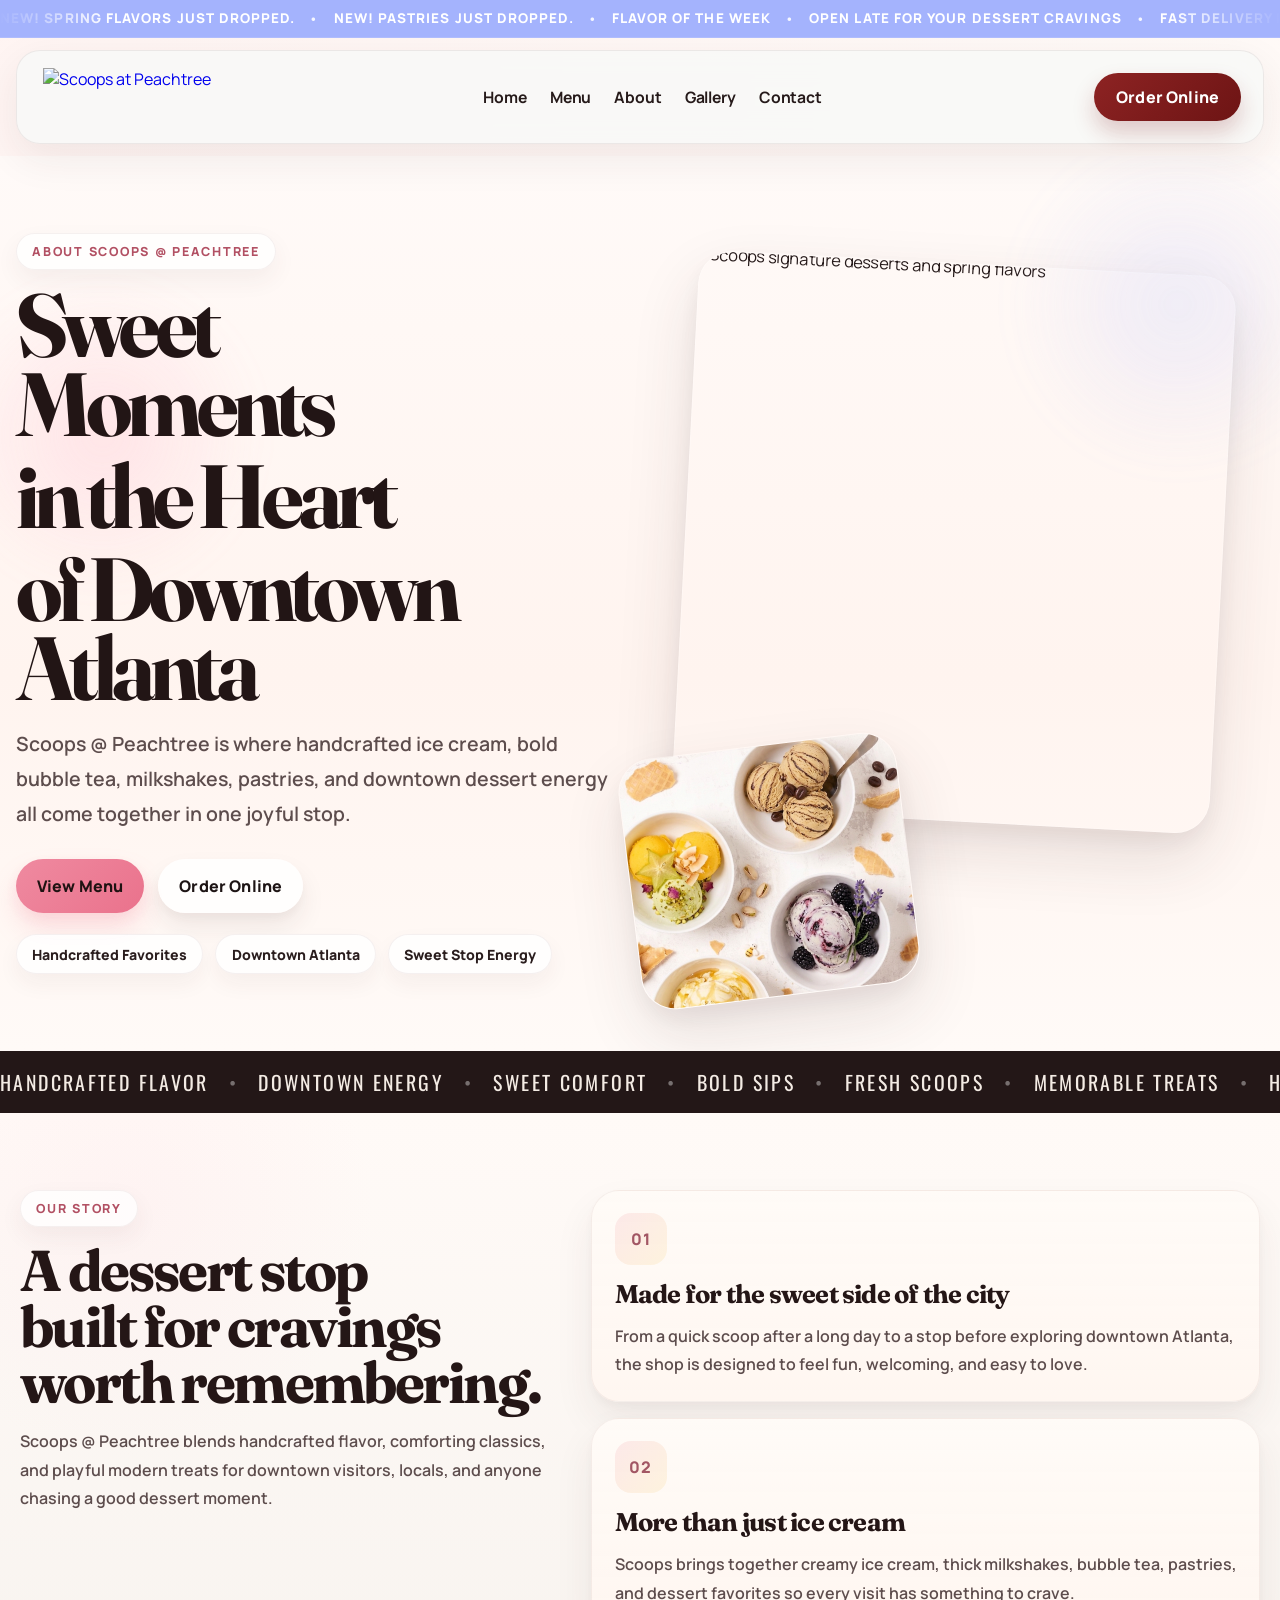
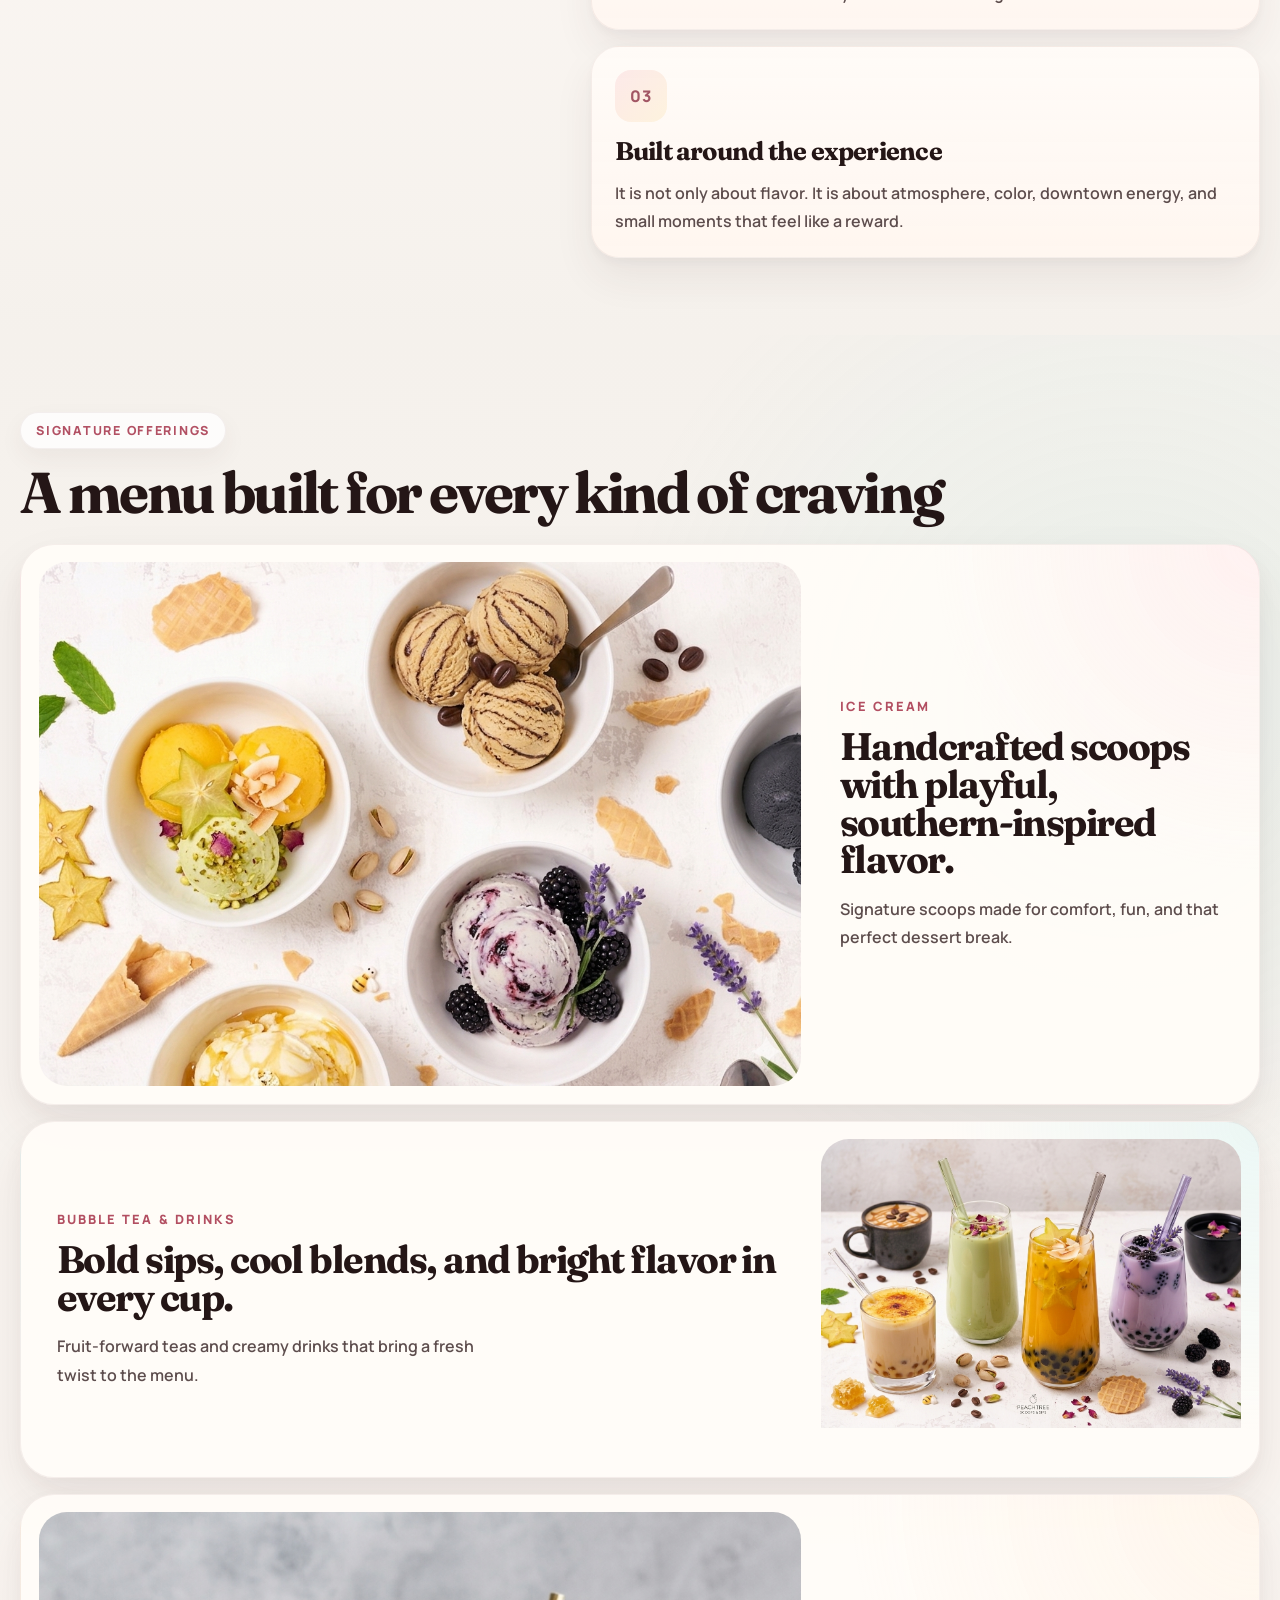
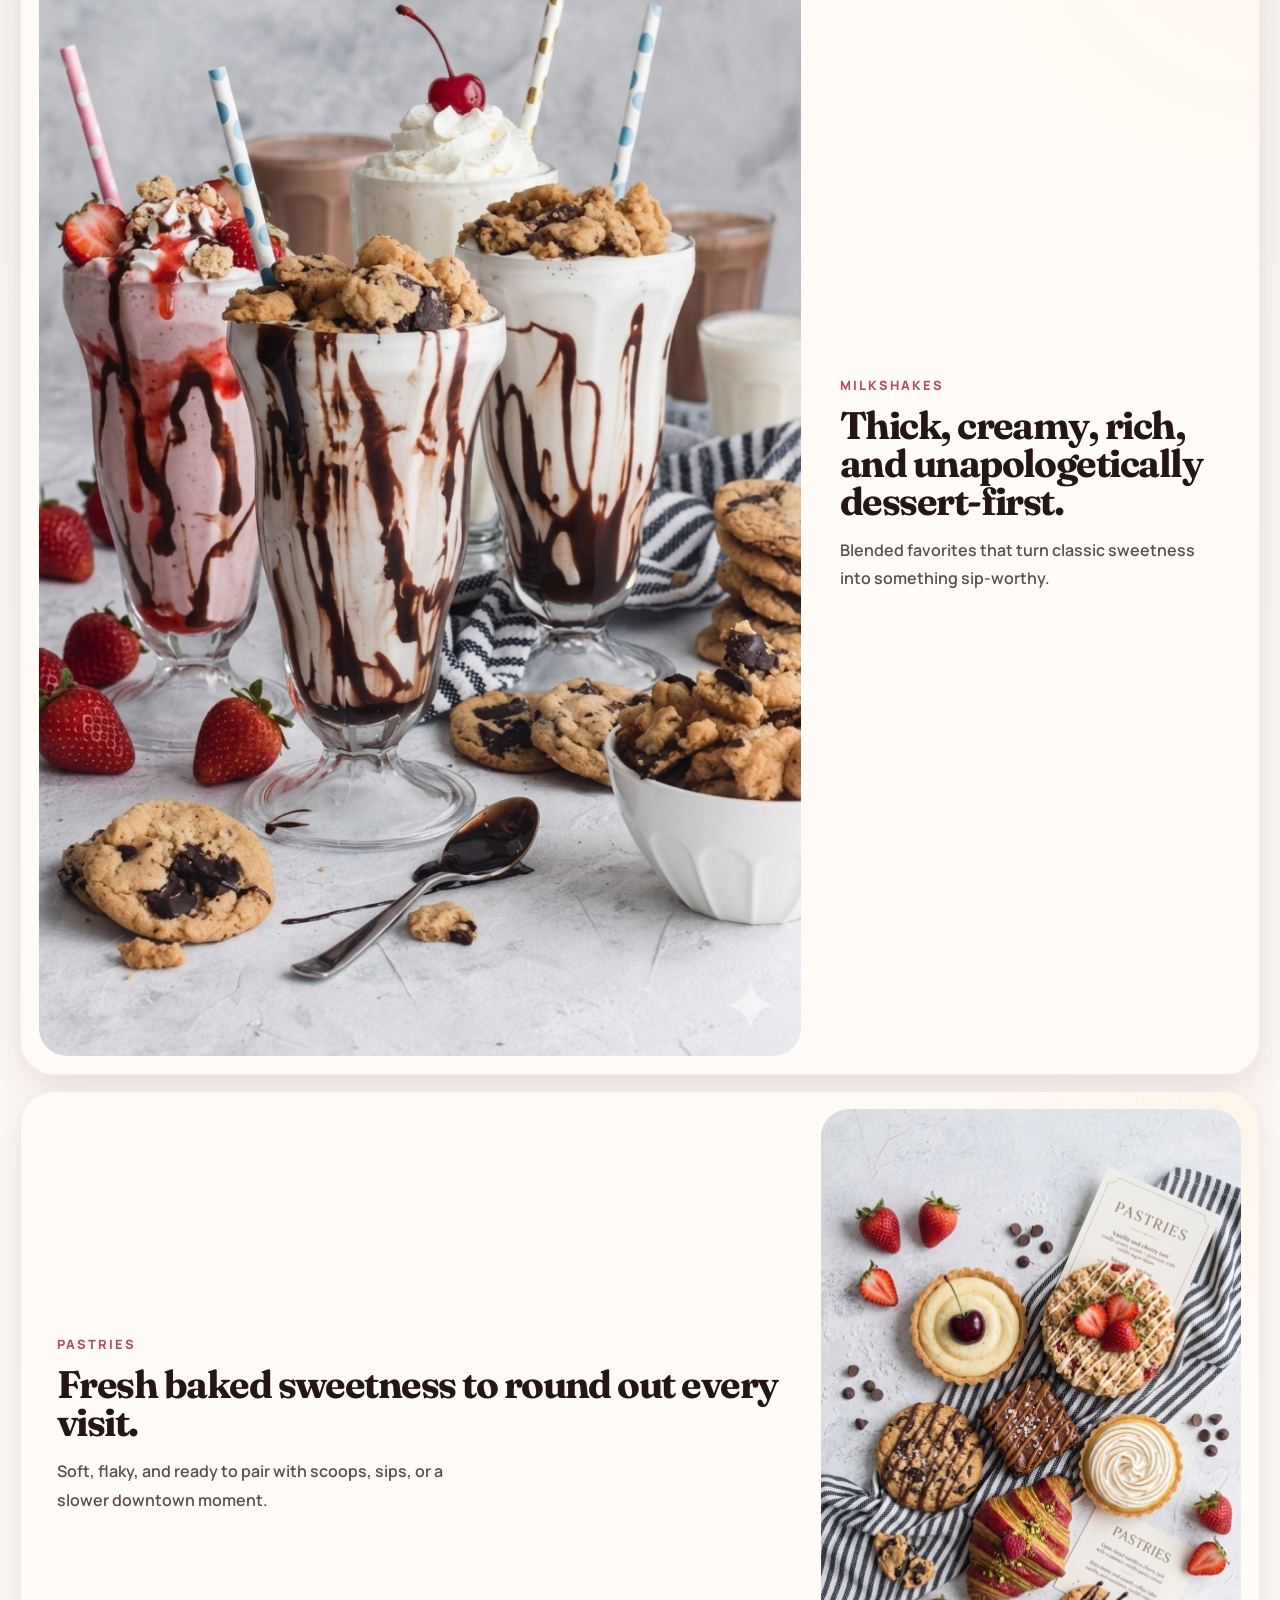
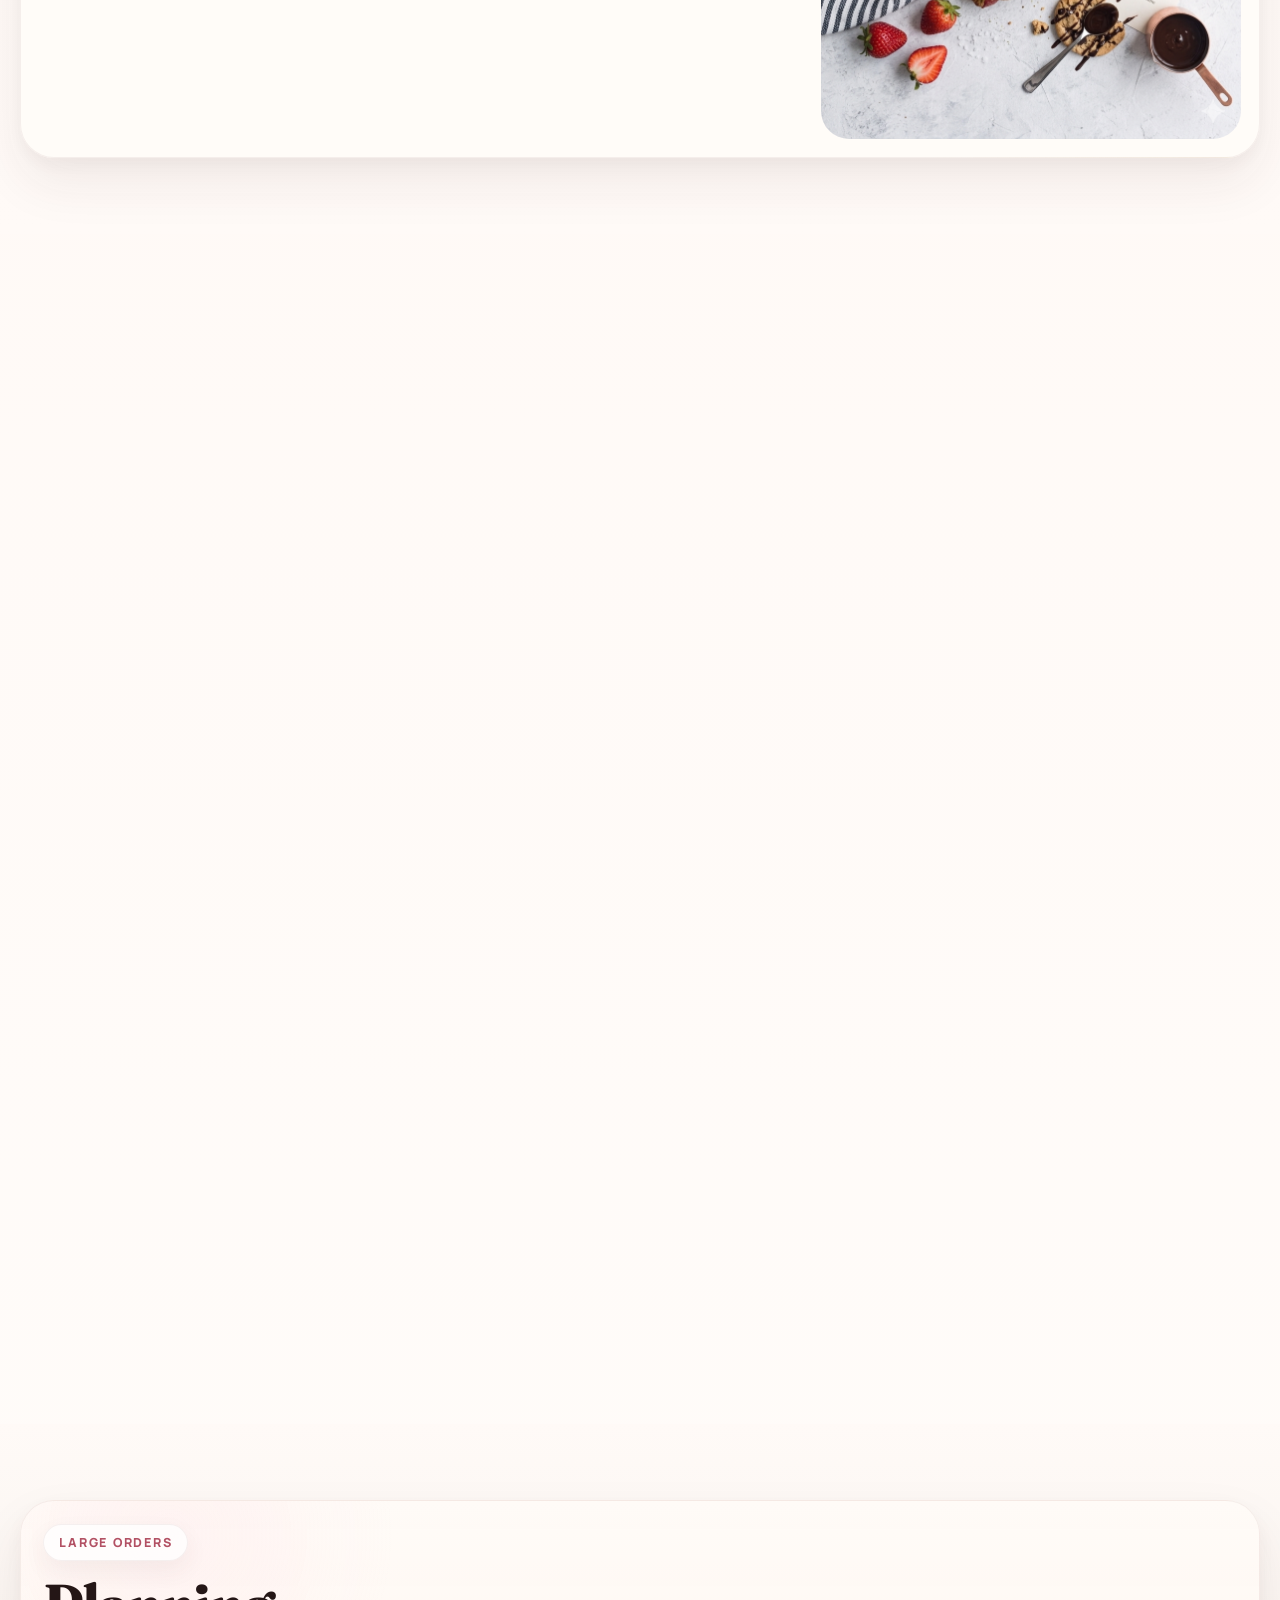
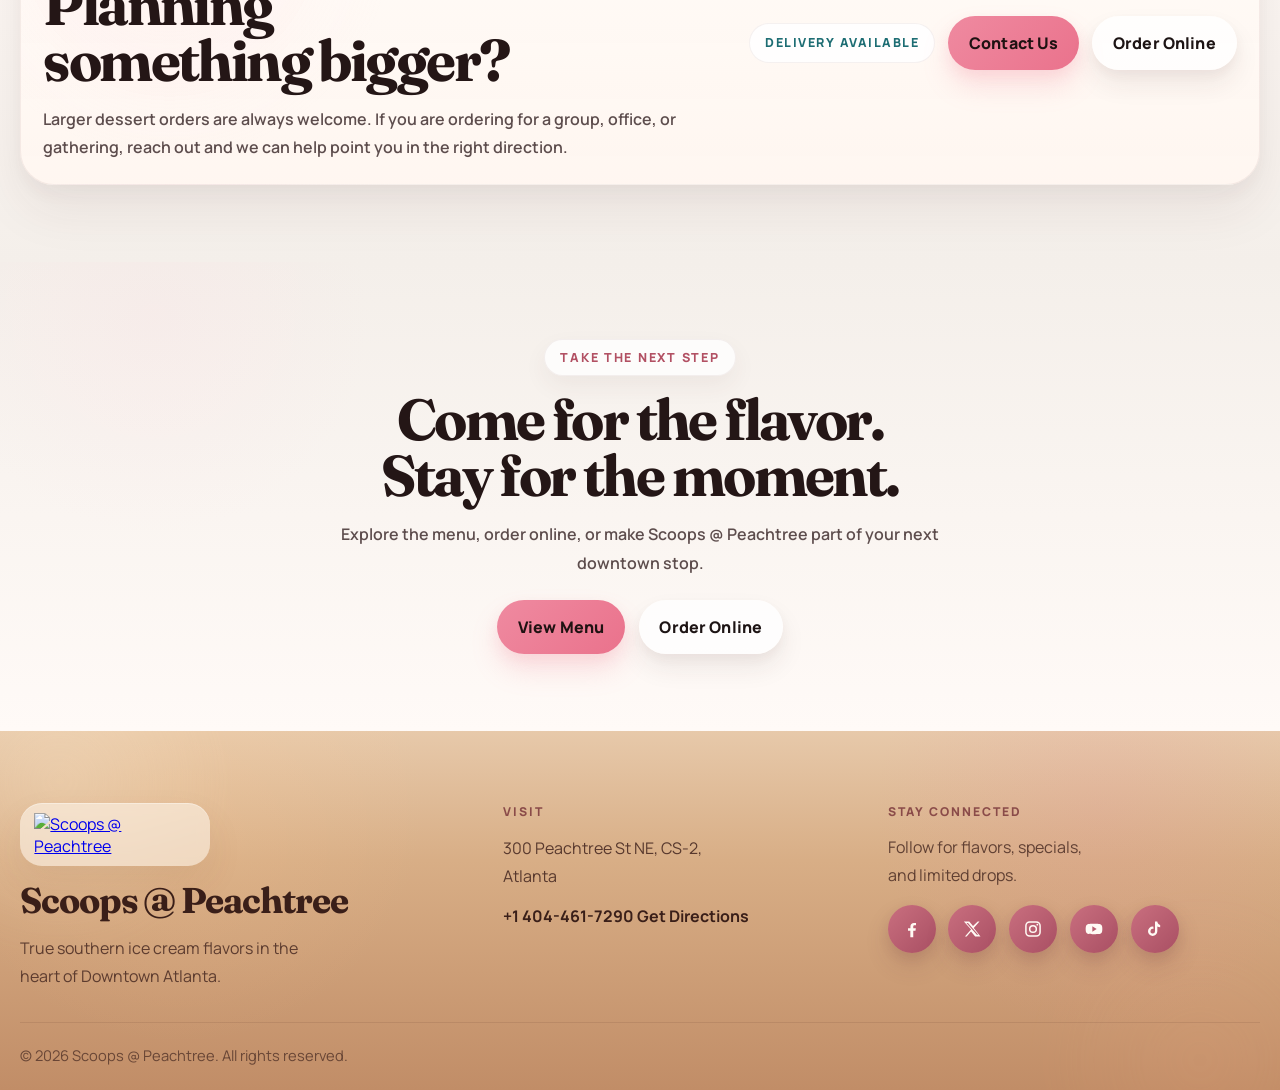
==== about.html @ 2483c75c "added all pages" ====
<!DOCTYPE html>
<html lang="en">
  <head>
    <meta charset="UTF-8" />
    <meta name="viewport" content="width=device-width, initial-scale=1.0" />
    <title>About | Scoops at Peachtree</title>

    <link rel="preconnect" href="https://fonts.googleapis.com" />
    <link rel="preconnect" href="https://fonts.gstatic.com" crossorigin />
    <link
      href="https://fonts.googleapis.com/css2?family=Manrope:wght@400;500;600;700;800&family=Fraunces:opsz,wght@9..144,600;9..144,700&display=swap"
      rel="stylesheet"
    />
    <link
      href="https://fonts.googleapis.com/css2?family=Oswald:wght@500;600;700&display=swap"
      rel="stylesheet"
    />

    <link rel="stylesheet" href="./css/announcement-header.css" />
    <link rel="stylesheet" href="./css/about-page.css" />
    <link rel="stylesheet" href="./css/footer.css" />
  </head>
  <body>
    <a href="./menu.html" class="announcement-bar" aria-label="See latest updates and specials">
      <div class="announcement-bar__track">
        <div class="announcement-bar__content">
          <span>NEW! Spring flavors just dropped.</span>
          <span class="dot">•</span>
          <span>NEW! Pastries just dropped.</span>
          <span class="dot">•</span>
          <span>Flavor of the Week</span>
          <span class="dot">•</span>
          <span>Open late for your dessert cravings</span>
          <span class="dot">•</span>
          <span>Fast delivery in Downtown Atlanta</span>
          <span class="dot">•</span>
        </div>

        <div class="announcement-bar__content" aria-hidden="true">
          <span>NEW! Spring flavors just dropped.</span>
          <span class="dot">•</span>
          <span>NEW! Pastries just dropped.</span>
          <span class="dot">•</span>
          <span>Flavor of the Week</span>
          <span class="dot">•</span>
          <span>Open late for your dessert cravings</span>
          <span class="dot">•</span>
          <span>Fast delivery in Downtown Atlanta</span>
          <span class="dot">•</span>
        </div>
      </div>
    </a>

    <header class="site-header" id="siteHeader">
      <div class="site-header__inner">
        <a href="./index.html" class="site-logo" aria-label="Scoops at Peachtree home">
          <img
            src="https://scoopsatpeachtree.com/wp-content/uploads/2025/05/scoops_logo.png"
            alt="Scoops at Peachtree"
          />
        </a>

        <nav class="site-nav" aria-label="Primary navigation">
          <a href="./index.html">Home</a>
          <a href="./menu.html">Menu</a>
          <!-- <a href="./index.html#visit">Visit</a> -->
          <a href="./about.html" aria-current="page">About</a>
          <a href="./gallery.html">Gallery</a>
          <a href="./contact.html">Contact</a>
        </nav>

        <div class="site-header__actions">
          <a href="./order.html" class="order-btn">Order Online</a>

          <button
            class="menu-toggle"
            id="menuToggle"
            type="button"
            aria-label="Open menu"
            aria-expanded="false"
            aria-controls="mobileMenu"
          >
            <span></span>
            <span></span>
            <span></span>
          </button>
        </div>
      </div>

      <div class="mobile-menu" id="mobileMenu">
        <nav class="mobile-menu__nav" aria-label="Mobile navigation">
          <a href="./index.html">Home</a>
          <a href="./menu.html">Menu</a>
 
          <a href="./about.html" aria-current="page">About</a>
          <a href="./gallery.html">Gallery</a>
          <a href="./contact.html">Contact</a>
          <a href="./order.html" class="mobile-order-btn">Order Online</a>
        </nav>
      </div>
    </header>

    <div class="top-offset"></div>

    <main>
      <section class="about-hero" aria-labelledby="about-hero-title">
        <div class="about-hero__media">
          <div class="about-hero__image about-hero__image--one">
            <img src="./assets/images/hero_section-2.png" alt="Scoops signature desserts and spring flavors" />
          </div>
          <div class="about-hero__image about-hero__image--two">
            <img src="./assets/images/icecream-card.png" alt="Handcrafted ice cream scoops" />
          </div>
          <div class="about-hero__orb about-hero__orb--pink" aria-hidden="true"></div>
          <div class="about-hero__orb about-hero__orb--blue" aria-hidden="true"></div>
        </div>

        <div class="about-hero__inner">
          <p class="about-eyebrow about-hero__eyebrow reveal">About Scoops @ Peachtree</p>
          <h1 id="about-hero-title" class="about-hero__title">
            <span class="reveal reveal--delay-1">Sweet Moments</span>
            <span class="reveal reveal--delay-2">in the Heart</span>
            <span class="reveal reveal--delay-3">of Downtown Atlanta</span>
          </h1>
          <p class="about-hero__lead reveal reveal--delay-4">
            Scoops @ Peachtree is where handcrafted ice cream, bold bubble tea, milkshakes,
            pastries, and downtown dessert energy all come together in one joyful stop.
          </p>

          <div class="about-hero__actions reveal reveal--delay-5">
            <a href="./menu.html" class="about-hero__btn about-hero__btn--primary">View Menu</a>
            <a href="./order.html" class="about-hero__btn about-hero__btn--secondary">Order Online</a>
          </div>

          <div class="about-hero__tags reveal reveal--delay-6" aria-label="Brand highlights">
            <span>Handcrafted Favorites</span>
            <span>Downtown Atlanta</span>
            <span>Sweet Stop Energy</span>
          </div>
        </div>
      </section>

      <section class="about-marquee" aria-label="Brand statements">
        <div class="about-marquee__track">
          <div class="about-marquee__content">
            <span>Handcrafted Flavor</span>
            <span>Downtown Energy</span>
            <span>Sweet Comfort</span>
            <span>Bold Sips</span>
            <span>Fresh Scoops</span>
            <span>Memorable Treats</span>
          </div>
          <div class="about-marquee__content" aria-hidden="true">
            <span>Handcrafted Flavor</span>
            <span>Downtown Energy</span>
            <span>Sweet Comfort</span>
            <span>Bold Sips</span>
            <span>Fresh Scoops</span>
            <span>Memorable Treats</span>
          </div>
        </div>
      </section>

      <section class="about-story section-reveal" aria-labelledby="about-story-title">
        <div class="about-story__inner">
          <div class="about-story__sticky">
            <p class="about-eyebrow">Our Story</p>
            <h2 id="about-story-title">A dessert stop built for cravings worth remembering.</h2>
            <p>
              Scoops @ Peachtree blends handcrafted flavor, comforting classics, and playful
              modern treats for downtown visitors, locals, and anyone chasing a good dessert moment.
            </p>
          </div>

          <div class="about-story__panels">
            <article class="story-panel section-reveal">
              <span class="story-panel__number">01</span>
              <h3>Made for the sweet side of the city</h3>
              <p>
                From a quick scoop after a long day to a stop before exploring downtown Atlanta,
                the shop is designed to feel fun, welcoming, and easy to love.
              </p>
            </article>

            <article class="story-panel section-reveal">
              <span class="story-panel__number">02</span>
              <h3>More than just ice cream</h3>
              <p>
                Scoops brings together creamy ice cream, thick milkshakes, bubble tea, pastries,
                and dessert favorites so every visit has something to crave.
              </p>
            </article>

            <article class="story-panel section-reveal">
              <span class="story-panel__number">03</span>
              <h3>Built around the experience</h3>
              <p>
                It is not only about flavor. It is about atmosphere, color, downtown energy,
                and small moments that feel like a reward.
              </p>
            </article>
          </div>
        </div>
      </section>

      <section class="about-banners" aria-labelledby="about-banners-title">
        <div class="about-banners__intro section-reveal">
          <p class="about-eyebrow">Signature Offerings</p>
          <h2 id="about-banners-title">A menu built for every kind of craving</h2>
        </div>

        <div class="about-banner about-banner--icecream section-reveal">
          <div class="about-banner__content">
            <p class="about-banner__label">Ice Cream</p>
            <h3>Handcrafted scoops with playful, southern-inspired flavor.</h3>
            <p>
              Signature scoops made for comfort, fun, and that perfect dessert break.
            </p>
          </div>
          <div class="about-banner__media">
            <img src="./assets/images/icecream-card.png" alt="Scoops ice cream selection" />
          </div>
        </div>

        <div class="about-banner about-banner--drinks section-reveal">
          <div class="about-banner__content">
            <p class="about-banner__label">Bubble Tea & Drinks</p>
            <h3>Bold sips, cool blends, and bright flavor in every cup.</h3>
            <p>
              Fruit-forward teas and creamy drinks that bring a fresh twist to the menu.
            </p>
          </div>
          <div class="about-banner__media">
            <img src="./assets/images/BubbleTea andDrinks-card.png" alt="Bubble tea and drinks" />
          </div>
        </div>

        <div class="about-banner about-banner--milkshakes section-reveal">
          <div class="about-banner__content">
            <p class="about-banner__label">Milkshakes</p>
            <h3>Thick, creamy, rich, and unapologetically dessert-first.</h3>
            <p>
              Blended favorites that turn classic sweetness into something sip-worthy.
            </p>
          </div>
          <div class="about-banner__media">
            <img src="./assets/images/Milkshakes-card.png" alt="Milkshakes at Scoops" />
          </div>
        </div>

        <div class="about-banner about-banner--pastries section-reveal">
          <div class="about-banner__content">
            <p class="about-banner__label">Pastries</p>
            <h3>Fresh baked sweetness to round out every visit.</h3>
            <p>
              Soft, flaky, and ready to pair with scoops, sips, or a slower downtown moment.
            </p>
          </div>
          <div class="about-banner__media">
            <img src="./assets/images/Pastries- card.png" alt="Fresh pastries and baked treats" />
          </div>
        </div>
      </section>

      <section class="about-collage section-reveal" aria-labelledby="about-collage-title">
        <div class="about-collage__inner">
          <div class="about-collage__statement">
            <p class="about-eyebrow">The Experience</p>
            <h2 id="about-collage-title">Made for cravings, color, and sweet downtown pauses.</h2>
            <p>
              Scoops is designed to feel bright, uplifting, and memorable — the kind of place
              that turns a simple dessert run into part of the day’s best moment.
            </p>
          </div>

          <div class="about-collage__visuals">
            <figure class="about-collage__card about-collage__card--one">
              <img src="./assets/images/hero_section-2.png" alt="Spring desserts and signature flavors" />
            </figure>
            <figure class="about-collage__card about-collage__card--two">
              <img src="./assets/images/coffee-pops-card.png" alt="Coffee and pops at Scoops" />
            </figure>
            <figure class="about-collage__card about-collage__card--three">
              <img src="./assets/images/Milkshakes-card.png" alt="Signature milkshake lineup" />
            </figure>
          </div>
        </div>
      </section>

      <section class="about-location section-reveal" aria-labelledby="about-location-title">
        <div class="about-location__backdrop" aria-hidden="true"></div>
        <div class="about-location__inner">
          <p class="about-eyebrow about-location__eyebrow">Downtown Atlanta</p>
          <h2 id="about-location-title">Right where the city meets dessert time.</h2>
          <p class="about-location__text">
            Located in the heart of downtown, Scoops @ Peachtree is an easy stop for families,
            locals, visitors, and anyone exploring nearby attractions with room for one more treat.
          </p>

          <div class="about-location__chips" aria-label="Location highlights">
            <span>Easy to Visit</span>
            <span>Sweet Downtown Stop</span>
            <span>Near Atlanta Attractions</span>
          </div>

          <a href="./index.html#visit" class="about-location__button">Plan Your Visit</a>
        </div>
      </section>

      <section class="about-large-order section-reveal" aria-labelledby="about-large-order-title">
        <div class="about-large-order__inner">
          <div class="about-large-order__copy">
            <p class="about-eyebrow">Large Orders</p>
            <h2 id="about-large-order-title">Planning something bigger?</h2>
            <p>
              Larger dessert orders are always welcome. If you are ordering for a group, office,
              or gathering, reach out and we can help point you in the right direction.
            </p>
          </div>

          <div class="about-large-order__actions">
            <span class="about-large-order__badge">Delivery Available</span>
            <a href="./contact.html" class="about-large-order__btn about-large-order__btn--primary">Contact Us</a>
            <a href="./order.html" class="about-large-order__btn about-large-order__btn--secondary">Order Online</a>
          </div>
        </div>
      </section>

      <section class="about-final-cta section-reveal" aria-labelledby="about-final-cta-title">
        <div class="about-final-cta__inner">
          <p class="about-eyebrow">Take the Next Step</p>
          <h2 id="about-final-cta-title">Come for the flavor. Stay for the moment.</h2>
          <p>
            Explore the menu, order online, or make Scoops @ Peachtree part of your next downtown stop.
          </p>

          <div class="about-final-cta__actions">
            <a href="./menu.html" class="about-final-cta__btn about-final-cta__btn--primary">View Menu</a>
            <a href="./order.html" class="about-final-cta__btn about-final-cta__btn--secondary">Order Online</a>
          </div>
        </div>
      </section>

      <footer class="site-footer" id="contact" aria-labelledby="footer-title">
        <div class="site-footer__glow site-footer__glow--left" aria-hidden="true"></div>
        <div class="site-footer__glow site-footer__glow--right" aria-hidden="true"></div>

        <div class="site-footer__inner">
          <div class="site-footer__top">
            <div class="site-footer__brand">
              <a href="./index.html" class="site-footer__logo" aria-label="Scoops @ Peachtree home">
                <img
                  src="https://scoopsatpeachtree.com/wp-content/uploads/2025/05/scoops_logo.png"
                  alt="Scoops @ Peachtree"
                />
              </a>

              <h2 id="footer-title" class="site-footer__title">Scoops @ Peachtree</h2>
              <p class="site-footer__tagline">
                True southern ice cream flavors in the heart of Downtown Atlanta.
              </p>
            </div>

            <div class="site-footer__contact">
              <p class="site-footer__label">Visit</p>
              <p class="site-footer__text">300 Peachtree St NE, CS-2, Atlanta</p>
              <a class="site-footer__phone" href="tel:+14044617290">+1 404-461-7290</a>
              <a class="site-footer__directions" href="./index.html#visit">Get Directions</a>
            </div>

            <div class="site-footer__social">
              <p class="site-footer__label">Stay Connected</p>
              <p class="site-footer__social-text">
                Follow for flavors, specials, and limited drops.
              </p>

              <div class="site-footer__icons" aria-label="Footer social media links">
                <a class="site-footer__icon" href="#" aria-label="Facebook" target="_blank" rel="noopener noreferrer">
                  <svg viewBox="0 0 24 24" fill="currentColor" aria-hidden="true">
                    <path d="M13.5 22v-8h2.7l.4-3h-3.1V9.1c0-.9.3-1.6 1.6-1.6h1.7V4.8c-.3 0-1.3-.1-2.5-.1-2.5 0-4.2 1.5-4.2 4.4V11H7.2v3h2.8v8h3.5Z"/>
                  </svg>
                </a>

                <a class="site-footer__icon" href="#" aria-label="X" target="_blank" rel="noopener noreferrer">
                  <svg viewBox="0 0 24 24" fill="currentColor" aria-hidden="true">
                    <path d="M18.9 3H21l-6.9 7.9L22.2 21h-6.4l-5-6-5.2 6H3.5l7.4-8.4L2.2 3h6.5l4.5 5.4L18.9 3Zm-1.1 16h1.8L7.2 4.9H5.3L17.8 19Z"/>
                  </svg>
                </a>

                <a class="site-footer__icon" href="#" aria-label="Instagram" target="_blank" rel="noopener noreferrer">
                  <svg viewBox="0 0 24 24" fill="none" aria-hidden="true">
                    <rect x="3.5" y="3.5" width="17" height="17" rx="4.5" stroke="currentColor" stroke-width="1.8"/>
                    <circle cx="12" cy="12" r="4" stroke="currentColor" stroke-width="1.8"/>
                    <circle cx="17.2" cy="6.8" r="1.1" fill="currentColor"/>
                  </svg>
                </a>

                <a class="site-footer__icon" href="#" aria-label="YouTube" target="_blank" rel="noopener noreferrer">
                  <svg viewBox="0 0 24 24" fill="currentColor" aria-hidden="true">
                    <path d="M21.6 8.4a2.9 2.9 0 0 0-2-2.1C17.8 5.8 12 5.8 12 5.8s-5.8 0-7.6.5a2.9 2.9 0 0 0-2 2.1C2 10.2 2 12 2 12s0 1.8.4 3.6a2.9 2.9 0 0 0 2 2.1c1.8.5 7.6.5 7.6.5s5.8 0 7.6-.5a2.9 2.9 0 0 0 2-2.1c.4-1.8.4-3.6.4-3.6s0-1.8-.4-3.6ZM10 15.2V8.8l5.2 3.2L10 15.2Z"/>
                  </svg>
                </a>

                <a class="site-footer__icon" href="#" aria-label="TikTok" target="_blank" rel="noopener noreferrer">
                  <svg viewBox="0 0 24 24" fill="currentColor" aria-hidden="true">
                    <path d="M14.7 3c.4 2 1.6 3.5 3.5 4.2v2.7a7.1 7.1 0 0 1-3.4-1v5.8a5.6 5.6 0 1 1-5.6-5.6c.3 0 .6 0 .9.1v2.8a2.7 2.7 0 1 0 1.9 2.6V3h2.7Z"/>
                  </svg>
                </a>
              </div>
            </div>
          </div>

          <div class="site-footer__bottom">
            <p>© 2026 Scoops @ Peachtree. All rights reserved.</p>
          </div>
        </div>
      </footer>
    </main>

    <script src="./js/announcement-header.js"></script>
    <script src="./js/footer.js"></script>
    <script src="./js/about-page.js"></script>
  </body>
</html>
---- css/announcement-header.css ----
:root {
  --header-bg: #f9f9f7;
  --announcement-bg: #A4B3FD;
  --announcement-text: #ffffff;
  --text-main: #261a1a;
  --text-soft: #5d4d4d;
  --border-soft: rgba(80, 48, 48, 0.08);
  --shadow-soft: 0 14px 40px rgba(60, 35, 35, 0.08);
  --shadow-sticky: 0 10px 28px rgba(60, 35, 35, 0.1);
  --cta-bg: #7f1d1d;
  --cta-hover: #5f1313;
  --container: 1320px;
  --announcement-height: 38px;
  --header-height: 94px;
  --header-height-scrolled: 78px;
  --radius-pill: 999px;
  --transition: 0.35s ease;
}

*,
*::before,
*::after {
  box-sizing: border-box;
}

html {
  scroll-behavior: smooth;
}

body {
  margin: 0;
  font-family: "Manrope", sans-serif;
  color: var(--text-main);
  background:
    radial-gradient(circle at top left, rgba(255, 232, 232, 0.5), transparent 30%),
    linear-gradient(180deg, #fffdfb 0%, #fffaf7 46%, #fffdfb 100%);
  overflow-x: hidden;
}

/* =========================
   Announcement Bar
========================= */

.announcement-bar {
  position: fixed;
  inset: 0 0 auto 0;
  z-index: 1200;
  height: var(--announcement-height);
  display: flex;
  align-items: center;
  overflow: hidden;
  text-decoration: none;
  background: var(--announcement-bg);
  color: var(--announcement-text);
  border-bottom: 1px solid rgba(255, 255, 255, 0.12);
  transition:
    transform 0.45s ease,
    opacity 0.35s ease;
}

.announcement-bar::before,
.announcement-bar::after {
  content: "";
  position: absolute;
  top: 0;
  width: 110px;
  height: 100%;
  z-index: 2;
  pointer-events: none;
}

.announcement-bar::before {
  left: 0;
  background: linear-gradient(
    to right,
    rgba(164, 179, 253, 1),
    rgba(164, 179, 253, 0)
  );
}

.announcement-bar::after {
  right: 0;
  background: linear-gradient(
    to left,
    rgba(164, 179, 253, 1),
    rgba(164, 179, 253, 0)
  );
}

.announcement-bar.is-hidden {
  transform: translateY(-100%);
  opacity: 0;
}

.announcement-bar__track {
  display: flex;
  width: max-content;
  min-width: 100%;
  animation: marquee 26s linear infinite;
}

.announcement-bar:hover .announcement-bar__track {
  animation-play-state: running;
}

.announcement-bar__content {
  display: flex;
  align-items: center;
  gap: 14px;
  white-space: nowrap;
  padding-right: 24px;
  font-size: 0.84rem;
  font-weight: 800;
  letter-spacing: 0.08em;
  text-transform: uppercase;
  line-height: 1;
}

.announcement-bar__content span {
  display: inline-flex;
  align-items: center;
}

.announcement-bar__content .dot {
  opacity: 0.9;
  font-size: 0.75rem;
}

@keyframes marquee {
  from {
    transform: translateX(0%);
  }
  to {
    transform: translateX(-50%);
  }
}

/* =========================
   Header
========================= */

.site-header {
  position: fixed;
  top: var(--announcement-height);
  left: 0;
  width: 100%;
  z-index: 1100;
  transition:
    top 0.45s ease,
    background-color 0.35s ease,
    box-shadow 0.35s ease,
    backdrop-filter 0.35s ease;
}

.site-header.is-condensed {
  top: 0;
}

.site-header__inner {
  width: min(calc(100% - 32px), var(--container));
  min-height: var(--header-height);
  margin: 12px auto 0;
  padding: 0 22px 0 26px;
  display: grid;
  grid-template-columns: auto 1fr auto;
  align-items: center;
  gap: 24px;
  background: rgba(249, 249, 247, 0.88);
  backdrop-filter: blur(14px);
  -webkit-backdrop-filter: blur(14px);
  border: 1px solid var(--border-soft);
  border-radius: 24px;
  box-shadow: var(--shadow-soft);
  transition:
    min-height var(--transition),
    margin-top var(--transition),
    border-radius var(--transition),
    box-shadow var(--transition),
    background-color var(--transition),
    transform var(--transition);
}

.site-header.is-condensed .site-header__inner {
  min-height: var(--header-height-scrolled);
  margin-top: 10px;
  border-radius: 22px;
  background: rgba(249, 249, 247, 0.96);
  box-shadow: var(--shadow-sticky);
}

.site-logo {
  display: inline-flex;
  align-items: center;
  text-decoration: none;
  transform: translateZ(0);
}

.site-logo img {
  width: auto;
  height: 58px;
  display: block;
  object-fit: contain;
  transition:
    height var(--transition),
    transform var(--transition),
    filter var(--transition);
}

.site-header.is-condensed .site-logo img {
  height: 50px;
}

.site-nav {
  display: flex;
  justify-content: center;
  align-items: center;
  gap: 1.45rem;
  flex-wrap: wrap;
}

.site-nav a {
  position: relative;
  text-decoration: none;
  color: var(--text-main);
  font-size: 0.98rem;
  font-weight: 700;
  letter-spacing: -0.01em;
  padding: 0.35rem 0;
  transition:
    color 0.28s ease,
    transform 0.28s ease,
    opacity 0.28s ease;
}

.site-nav a::after {
  content: "";
  position: absolute;
  left: 50%;
  bottom: -4px;
  width: 0;
  height: 2px;
  background: linear-gradient(90deg, #c95b5b, #7f1d1d);
  border-radius: 999px;
  transform: translateX(-50%);
  transition: width 0.28s ease;
}

.site-nav a:hover {
  color: #7f1d1d;
}

.site-nav a:hover::after {
  width: 100%;
}

.site-header__actions {
  display: flex;
  align-items: center;
  gap: 14px;
}

.order-btn,
.mobile-order-btn {
  position: relative;
  display: inline-flex;
  justify-content: center;
  align-items: center;
  text-decoration: none;
  border-radius: var(--radius-pill);
  font-weight: 800;
  letter-spacing: 0.01em;
  transition:
    transform 0.28s ease,
    box-shadow 0.28s ease,
    background-color 0.28s ease;
}

.order-btn {
  min-height: 48px;
  padding: 0 22px;
  color: #ffffff;
  background: linear-gradient(135deg, #8d2323 0%, #6d1414 100%);
  box-shadow: 0 12px 22px rgba(127, 29, 29, 0.22);
}

.order-btn:hover {
  transform: translateY(-2px);
  background: linear-gradient(135deg, #991b1b 0%, #5f1313 100%);
  box-shadow: 0 16px 26px rgba(127, 29, 29, 0.28);
}

.menu-toggle {
  display: none;
  width: 50px;
  height: 50px;
  border: 0;
  border-radius: 50%;
  background: #ffffff;
  box-shadow: 0 8px 20px rgba(0, 0, 0, 0.08);
  cursor: pointer;
  padding: 0;
  align-items: center;
  justify-content: center;
  flex-direction: column;
  gap: 5px;
}

.menu-toggle span {
  width: 19px;
  height: 2px;
  border-radius: 999px;
  background: var(--text-main);
  transition: transform 0.3s ease, opacity 0.3s ease;
}

.menu-toggle.is-active span:nth-child(1) {
  transform: translateY(7px) rotate(45deg);
}

.menu-toggle.is-active span:nth-child(2) {
  opacity: 0;
}

.menu-toggle.is-active span:nth-child(3) {
  transform: translateY(-7px) rotate(-45deg);
}

/* =========================
   Mobile Menu
========================= */

.mobile-menu {
  width: min(calc(100% - 32px), var(--container));
  margin: 10px auto 0;
  background: rgba(249, 249, 247, 0.98);
  backdrop-filter: blur(16px);
  -webkit-backdrop-filter: blur(16px);
  border: 1px solid var(--border-soft);
  border-radius: 24px;
  box-shadow: var(--shadow-soft);
  overflow: hidden;
  max-height: 0;
  opacity: 0;
  pointer-events: none;
  transform: translateY(-10px);
  transition:
    max-height 0.38s ease,
    opacity 0.28s ease,
    transform 0.28s ease,
    padding 0.28s ease;
}

.mobile-menu.is-open {
  max-height: 520px;
  opacity: 1;
  pointer-events: auto;
  transform: translateY(0);
}

.mobile-menu__nav {
  display: flex;
  flex-direction: column;
  padding: 14px;
}

.mobile-menu__nav a {
  text-decoration: none;
  color: var(--text-main);
  font-size: 1rem;
  font-weight: 700;
  padding: 14px 12px;
  border-radius: 16px;
  transition: background-color 0.25s ease, color 0.25s ease;
}

.mobile-menu__nav a:hover {
  background: rgba(127, 29, 29, 0.06);
  color: #7f1d1d;
}

.mobile-order-btn {
  min-height: 50px;
  margin-top: 8px;
  color: #ffffff !important;
  background: linear-gradient(135deg, #8d2323 0%, #6d1414 100%);
}

/* =========================
   Layout Offset
========================= */

.top-offset {
  height: calc(var(--announcement-height) + var(--header-height) + 24px);
}

/* =========================
   Responsive
========================= */

@media (max-width: 1180px) {
  .site-nav {
    gap: 1rem;
  }

  .site-nav a {
    font-size: 0.92rem;
  }

  .order-btn {
    padding: 0 18px;
  }
}

@media (max-width: 980px) {
  :root {
    --header-height: 82px;
    --header-height-scrolled: 74px;
  }

  .site-header__inner {
    grid-template-columns: auto 1fr auto;
    padding: 0 16px 0 18px;
  }

  .site-nav {
    display: none;
  }

  .menu-toggle {
    display: inline-flex;
  }

  .order-btn {
    min-height: 44px;
    padding: 0 16px;
    font-size: 0.92rem;
  }

  .site-logo img {
    height: 52px;
  }

  .site-header.is-condensed .site-logo img {
    height: 46px;
  }

  .top-offset {
    height: calc(var(--announcement-height) + var(--header-height) + 22px);
  }
}

@media (max-width: 640px) {
  :root {
    --announcement-height: 36px;
  }

  .announcement-bar__content {
    font-size: 0.75rem;
    gap: 11px;
  }

  .site-header__inner {
    width: min(calc(100% - 20px), var(--container));
    margin-top: 8px;
    padding: 0 12px 0 14px;
    border-radius: 20px;
  }

  .site-header.is-condensed .site-header__inner {
    border-radius: 18px;
  }

  .site-logo img {
    height: 46px;
  }

  .site-header.is-condensed .site-logo img {
    height: 42px;
  }

  .order-btn {
    padding: 0 14px;
    font-size: 0.86rem;
  }

  .menu-toggle {
    width: 46px;
    height: 46px;
  }

  .top-offset {
    height: calc(var(--announcement-height) + var(--header-height) + 18px);
  }
}
---- css/about-page.css ----
body {
  margin: 0;
  font-family: "Manrope", sans-serif;
  color: #261a1a;
  background:
    radial-gradient(circle at top left, rgba(255, 228, 228, 0.34), transparent 28%),
    linear-gradient(180deg, #fffdfa 0%, #fff8f4 50%, #fffdfb 100%);
  overflow-x: hidden;
}

.about-eyebrow {
  display: inline-flex;
  align-items: center;
  width: fit-content;
  margin: 0;
  padding: 0.58rem 0.94rem;
  border-radius: 999px;
  background: rgba(255, 255, 255, 0.76);
  border: 1px solid rgba(126, 84, 84, 0.08);
  box-shadow: 0 10px 24px rgba(83, 47, 47, 0.06);
  color: #b25063;
  font-size: 0.78rem;
  font-weight: 800;
  letter-spacing: 0.14em;
  text-transform: uppercase;
}

/* hero */

.about-hero {
  position: relative;
  min-height: min(1080px, calc(100vh - 40px));
  padding: clamp(4rem, 6vw, 5rem) 1rem clamp(3.6rem, 6vw, 5rem);
  overflow: hidden;
  background:
    linear-gradient(180deg, #fffaf8 0%, #fff4ef 58%, #fffaf7 100%);
}

.about-hero__inner {
  position: relative;
  z-index: 3;
  width: min(1260px, 100%);
  margin: 0 auto;
  display: grid;
  align-content: center;
  min-height: min(860px, calc(100vh - 180px));
}

.about-hero__media {
  position: absolute;
  inset: 0;
  overflow: hidden;
  pointer-events: none;
}

.about-hero__image {
  position: absolute;
  overflow: hidden;
  border-radius: 34px;
  box-shadow:
    0 28px 64px rgba(69, 38, 38, 0.12),
    0 10px 24px rgba(69, 38, 38, 0.06);
  border: 1px solid rgba(255, 255, 255, 0.22);
}

.about-hero__image img {
  width: 100%;
  height: 100%;
  object-fit: cover;
  display: block;
  transform: scale(1.03);
}

.about-hero__image--one {
  right: 4.5%;
  top: 12%;
  width: min(42vw, 560px);
  height: min(62vh, 640px);
  transform: rotate(3deg);
}

.about-hero__image--two {
  right: 29%;
  bottom: 6%;
  width: min(22vw, 280px);
  height: min(28vh, 280px);
  transform: rotate(-7deg);
}

.about-hero__orb {
  position: absolute;
  border-radius: 50%;
  filter: blur(20px);
  opacity: 0.65;
}

.about-hero__orb--pink {
  width: clamp(180px, 24vw, 320px);
  height: clamp(180px, 24vw, 320px);
  left: -4%;
  top: 14%;
  background: radial-gradient(circle, rgba(255, 176, 198, 0.42) 0%, transparent 72%);
}

.about-hero__orb--blue {
  width: clamp(220px, 26vw, 360px);
  height: clamp(220px, 26vw, 360px);
  right: -5%;
  top: -2%;
  background: radial-gradient(circle, rgba(164, 179, 253, 0.28) 0%, transparent 72%);
}

.about-hero__title {
  display: grid;
  gap: 0.15em;
  margin: 1rem 0 0;
  max-width: 9ch;
  font-family: "Fraunces", serif;
  font-size: clamp(3.2rem, 7vw, 7.2rem);
  line-height: 0.88;
  letter-spacing: -0.065em;
  color: #221515;
  text-wrap: balance;
}

.about-hero__lead {
  max-width: 46ch;
  margin: 1.25rem 0 0;
  font-size: clamp(1.04rem, 1.6vw, 1.22rem);
  line-height: 1.78;
  color: #5d4d4d;
  font-weight: 600;
}

.about-hero__actions {
  display: flex;
  flex-wrap: wrap;
  gap: 0.9rem;
  margin-top: 1.7rem;
}

.about-hero__btn,
.about-location__button,
.about-large-order__btn,
.about-final-cta__btn {
  display: inline-flex;
  align-items: center;
  justify-content: center;
  min-height: 54px;
  padding: 0 1.3rem;
  border-radius: 999px;
  text-decoration: none;
  font-weight: 800;
  letter-spacing: 0.01em;
  transition:
    transform 0.22s ease,
    box-shadow 0.22s ease,
    filter 0.22s ease,
    background-color 0.22s ease;
}

.about-hero__btn:hover,
.about-location__button:hover,
.about-large-order__btn:hover,
.about-final-cta__btn:hover {
  transform: translateY(-2px);
}

.about-hero__btn--primary,
.about-large-order__btn--primary,
.about-final-cta__btn--primary {
  background: linear-gradient(135deg, #ef8aa0 0%, #ea728c 100%);
  color: #1f1212;
  box-shadow:
    0 16px 28px rgba(239, 125, 145, 0.2),
    0 6px 14px rgba(239, 125, 145, 0.12);
}

.about-hero__btn--secondary,
.about-large-order__btn--secondary,
.about-final-cta__btn--secondary {
  background: rgba(255, 255, 255, 0.8);
  color: #1d1414;
  box-shadow:
    0 14px 26px rgba(69, 38, 38, 0.08),
    0 5px 12px rgba(69, 38, 38, 0.04);
}

.about-hero__tags {
  display: flex;
  flex-wrap: wrap;
  gap: 0.75rem;
  margin-top: 1.35rem;
}

.about-hero__tags span {
  display: inline-flex;
  align-items: center;
  min-height: 40px;
  padding: 0 0.95rem;
  border-radius: 999px;
  background: rgba(255, 255, 255, 0.82);
  border: 1px solid rgba(126, 84, 84, 0.08);
  box-shadow: 0 10px 22px rgba(83, 47, 47, 0.05);
  font-size: 0.88rem;
  font-weight: 800;
  color: #2a1d1d;
}

/* marquee */

.about-marquee {
  position: relative;
  overflow: hidden;
  padding: 1rem 0;
  background: #231717;
  color: #fff7ef;
}

.about-marquee__track {
  display: flex;
  width: max-content;
  min-width: 100%;
  animation: aboutMarquee 24s linear infinite;
}

.about-marquee__content {
  display: flex;
  align-items: center;
  gap: 1.25rem;
  padding-right: 1.25rem;
  white-space: nowrap;
}

.about-marquee__content span {
  font-family: "Oswald", sans-serif;
  font-size: clamp(1.05rem, 1.55vw, 1.35rem);
  letter-spacing: 0.12em;
  text-transform: uppercase;
  opacity: 0.95;
}

.about-marquee__content span::after {
  content: "•";
  margin-left: 1.25rem;
  color: rgba(255, 255, 255, 0.4);
}

/* story */

.about-story,
.about-banners,
.about-collage,
.about-location,
.about-large-order,
.about-final-cta {
  position: relative;
  padding: clamp(4rem, 6vw, 5.6rem) 1rem;
}

.about-story {
  background:
    radial-gradient(circle at 10% 12%, rgba(255, 214, 224, 0.18), transparent 18%),
    linear-gradient(180deg, #fffaf7 0%, #f5f1ec 100%);
}

.about-story__inner {
  width: min(1240px, 100%);
  margin: 0 auto;
  display: grid;
  grid-template-columns: minmax(280px, 0.9fr) minmax(320px, 1.1fr);
  gap: 1.5rem;
  align-items: start;
}

.about-story__sticky {
  position: sticky;
  top: 120px;
}

.about-story__sticky h2,
.about-banners__intro h2,
.about-collage__statement h2,
.about-location__inner h2,
.about-large-order__copy h2,
.about-final-cta__inner h2 {
  margin: 1rem 0 0;
  font-family: "Fraunces", serif;
  font-size: clamp(2.25rem, 4.5vw, 4.1rem);
  line-height: 0.97;
  letter-spacing: -0.045em;
  color: #241616;
  text-wrap: balance;
}

.about-story__sticky p:last-child,
.about-collage__statement p:last-child,
.about-location__text,
.about-large-order__copy p:last-child,
.about-final-cta__inner p:last-of-type {
  margin: 1rem 0 0;
  color: #5d4d4d;
  line-height: 1.78;
  font-weight: 600;
}

.about-story__panels {
  display: grid;
  gap: 1rem;
}

.story-panel {
  padding: 1.4rem;
  border-radius: 28px;
  background:
    linear-gradient(180deg, rgba(255, 251, 247, 0.98) 0%, rgba(255, 246, 240, 0.94) 100%);
  border: 1px solid rgba(126, 84, 84, 0.08);
  box-shadow:
    0 20px 40px rgba(74, 43, 43, 0.07),
    0 5px 12px rgba(74, 43, 43, 0.04);
}

.story-panel__number {
  display: inline-flex;
  align-items: center;
  justify-content: center;
  width: 52px;
  height: 52px;
  border-radius: 16px;
  background: linear-gradient(135deg, rgba(239, 138, 160, 0.16) 0%, rgba(244, 201, 79, 0.14) 100%);
  color: #a25664;
  font-weight: 900;
  letter-spacing: 0.06em;
}

.story-panel h3 {
  margin: 1rem 0 0;
  font-family: "Fraunces", serif;
  font-size: clamp(1.5rem, 2vw, 2rem);
  line-height: 1.04;
  letter-spacing: -0.03em;
  color: #241616;
}

.story-panel p {
  margin: 0.9rem 0 0;
  color: #5d4d4d;
  line-height: 1.76;
  font-weight: 600;
}

/* banners */

.about-banners {
  background:
    radial-gradient(circle at 88% 12%, rgba(133, 216, 210, 0.12), transparent 18%),
    linear-gradient(180deg, #f5f1ec 0%, #fffaf7 100%);
}

.about-banners__intro {
  width: min(1240px, 100%);
  margin: 0 auto 1.4rem;
}

.about-banner {
  width: min(1240px, 100%);
  margin: 0 auto;
  display: grid;
  grid-template-columns: minmax(280px, 1fr) minmax(260px, 420px);
  gap: 1.25rem;
  align-items: center;
  padding: 1.1rem;
  border-radius: 34px;
  background: rgba(255, 252, 248, 0.94);
  border: 1px solid rgba(126, 84, 84, 0.08);
  box-shadow:
    0 24px 52px rgba(74, 43, 43, 0.08),
    0 8px 20px rgba(74, 43, 43, 0.04);
}

.about-banner + .about-banner {
  margin-top: 1rem;
}

.about-banner:nth-child(even) .about-banner__content {
  order: 2;
}

.about-banner:nth-child(even) .about-banner__media {
  order: 1;
}

.about-banner__content {
  padding: 1rem 1rem 1rem 1.15rem;
}

.about-banner__label {
  margin: 0;
  font-size: 0.8rem;
  font-weight: 900;
  letter-spacing: 0.16em;
  text-transform: uppercase;
  color: #b24e61;
}

.about-banner__content h3 {
  margin: 0.85rem 0 0;
  font-family: "Fraunces", serif;
  font-size: clamp(1.8rem, 3vw, 3rem);
  line-height: 0.98;
  letter-spacing: -0.04em;
  color: #241616;
}

.about-banner__content p:last-child {
  margin: 1rem 0 0;
  max-width: 42ch;
  color: #5d4d4d;
  line-height: 1.76;
  font-weight: 600;
}

.about-banner__media {
  min-height: 320px;
  overflow: hidden;
  border-radius: 28px;
  position: relative;
}

.about-banner__media img {
  width: 100%;
  height: 100%;
  object-fit: cover;
  display: block;
  transition: transform 0.8s cubic-bezier(0.22, 1, 0.36, 1);
}

.about-banner:hover .about-banner__media img {
  transform: scale(1.05);
}

.about-banner--icecream {
  background:
    radial-gradient(circle at top right, rgba(255, 214, 224, 0.28), transparent 24%),
    rgba(255, 252, 248, 0.94);
}

.about-banner--drinks {
  background:
    radial-gradient(circle at top right, rgba(179, 234, 238, 0.26), transparent 24%),
    rgba(255, 252, 248, 0.94);
}

.about-banner--milkshakes {
  background:
    radial-gradient(circle at top right, rgba(255, 230, 205, 0.26), transparent 24%),
    rgba(255, 252, 248, 0.94);
}

.about-banner--pastries {
  background:
    radial-gradient(circle at top right, rgba(243, 221, 187, 0.22), transparent 24%),
    rgba(255, 252, 248, 0.94);
}

/* collage */

.about-collage {
  background:
    linear-gradient(180deg, #fffaf7 0%, #f7f2ed 100%);
}

.about-collage__inner {
  width: min(1240px, 100%);
  margin: 0 auto;
  display: grid;
  grid-template-columns: minmax(300px, 0.92fr) minmax(320px, 1.08fr);
  gap: 1.5rem;
  align-items: center;
}

.about-collage__visuals {
  position: relative;
  min-height: 560px;
}

.about-collage__card {
  position: absolute;
  overflow: hidden;
  border-radius: 30px;
  margin: 0;
  border: 1px solid rgba(126, 84, 84, 0.08);
  box-shadow:
    0 26px 56px rgba(74, 43, 43, 0.09),
    0 8px 20px rgba(74, 43, 43, 0.05);
  background: #fff8f2;
}

.about-collage__card img {
  width: 100%;
  height: 100%;
  object-fit: cover;
  display: block;
}

.about-collage__card--one {
  inset: 0 1.5rem 10rem 6rem;
  z-index: 2;
}

.about-collage__card--two {
  left: 0;
  bottom: 1.2rem;
  width: min(42%, 260px);
  height: 180px;
  z-index: 3;
  transform: rotate(-5deg);
}

.about-collage__card--three {
  right: 0;
  top: 2.2rem;
  width: min(36%, 230px);
  height: 170px;
  z-index: 3;
  transform: rotate(6deg);
}

/* location */

.about-location {
  overflow: hidden;
  background: #1f1616;
  color: #fff9f2;
}

.about-location__backdrop {
  position: absolute;
  inset: 0;
  background:
    radial-gradient(circle at 12% 18%, rgba(239, 138, 160, 0.2), transparent 22%),
    radial-gradient(circle at 86% 20%, rgba(101, 189, 199, 0.16), transparent 22%),
    linear-gradient(180deg, rgba(31, 22, 22, 0.86) 0%, rgba(31, 22, 22, 0.72) 100%);
}

.about-location__inner {
  position: relative;
  z-index: 2;
  width: min(1180px, 100%);
  margin: 0 auto;
  text-align: center;
}

.about-location__eyebrow {
  background: rgba(255, 255, 255, 0.08);
  color: #ffd9e3;
  border-color: rgba(255, 255, 255, 0.08);
  box-shadow: none;
}

.about-location__inner h2 {
  color: #fffaf2;
}

.about-location__text {
  max-width: 700px;
  margin-left: auto;
  margin-right: auto;
  color: rgba(255, 248, 240, 0.82);
}

.about-location__chips {
  display: flex;
  flex-wrap: wrap;
  justify-content: center;
  gap: 0.75rem;
  margin-top: 1.35rem;
}

.about-location__chips span {
  display: inline-flex;
  align-items: center;
  min-height: 40px;
  padding: 0 0.95rem;
  border-radius: 999px;
  background: rgba(255, 255, 255, 0.08);
  border: 1px solid rgba(255, 255, 255, 0.1);
  color: #fff7ef;
  font-weight: 800;
}

.about-location__button {
  margin-top: 1.5rem;
  background: linear-gradient(135deg, #f4c94f 0%, #efb44a 100%);
  color: #211515;
  box-shadow:
    0 16px 30px rgba(239, 180, 74, 0.18),
    0 6px 14px rgba(239, 180, 74, 0.1);
}

/* large order strip */

.about-large-order {
  background:
    linear-gradient(180deg, #fffaf7 0%, #f4efea 100%);
}

.about-large-order__inner {
  width: min(1240px, 100%);
  margin: 0 auto;
  padding: 1.4rem;
  border-radius: 34px;
  background:
    radial-gradient(circle at 12% 12%, rgba(255, 214, 224, 0.22), transparent 20%),
    linear-gradient(180deg, rgba(255, 251, 247, 0.98) 0%, rgba(255, 246, 240, 0.96) 100%);
  border: 1px solid rgba(126, 84, 84, 0.08);
  box-shadow:
    0 24px 52px rgba(74, 43, 43, 0.08),
    0 8px 18px rgba(74, 43, 43, 0.04);
  display: grid;
  grid-template-columns: minmax(280px, 1fr) auto;
  gap: 1.2rem;
  align-items: center;
}

.about-large-order__actions {
  display: flex;
  flex-wrap: wrap;
  align-items: center;
  justify-content: flex-end;
  gap: 0.8rem;
}

.about-large-order__badge {
  display: inline-flex;
  align-items: center;
  min-height: 40px;
  padding: 0 0.95rem;
  border-radius: 999px;
  background: rgba(255, 255, 255, 0.86);
  border: 1px solid rgba(126, 84, 84, 0.08);
  color: #1d6d73;
  font-size: 0.78rem;
  font-weight: 900;
  letter-spacing: 0.12em;
  text-transform: uppercase;
}

/* final cta */

.about-final-cta {
  background:
    radial-gradient(circle at 12% 12%, rgba(255, 214, 224, 0.16), transparent 18%),
    linear-gradient(180deg, #f4efea 0%, #fffaf7 100%);
}

.about-final-cta__inner {
  width: min(980px, 100%);
  margin: 0 auto;
  text-align: center;
}

.about-final-cta__inner p:last-of-type {
  max-width: 620px;
  margin-left: auto;
  margin-right: auto;
}

.about-final-cta__actions {
  display: flex;
  justify-content: center;
  flex-wrap: wrap;
  gap: 0.85rem;
  margin-top: 1.45rem;
}

/* reveals */

.reveal,
.section-reveal {
  opacity: 0;
  transform: translateY(24px);
  transition:
    opacity 0.8s ease,
    transform 0.9s cubic-bezier(0.22, 1, 0.36, 1);
}

.reveal.is-visible,
.section-reveal.is-visible {
  opacity: 1;
  transform: translateY(0);
}

.reveal--delay-1 { transition-delay: 0.08s; }
.reveal--delay-2 { transition-delay: 0.16s; }
.reveal--delay-3 { transition-delay: 0.24s; }
.reveal--delay-4 { transition-delay: 0.36s; }
.reveal--delay-5 { transition-delay: 0.46s; }
.reveal--delay-6 { transition-delay: 0.56s; }

/* motion */

@keyframes aboutMarquee {
  from { transform: translateX(0%); }
  to { transform: translateX(-50%); }
}

@keyframes heroFloatOne {
  0% { transform: rotate(3deg) translateY(0); }
  100% { transform: rotate(3deg) translateY(-10px); }
}

@keyframes heroFloatTwo {
  0% { transform: rotate(-7deg) translateY(0); }
  100% { transform: rotate(-7deg) translateY(8px); }
}

.about-hero__image--one {
  animation: heroFloatOne 9s ease-in-out infinite alternate;
}

.about-hero__image--two {
  animation: heroFloatTwo 8s ease-in-out infinite alternate;
}

/* responsive */

@media (max-width: 1180px) {
  .about-hero {
    min-height: auto;
    padding-top: 4rem;
  }

  .about-hero__inner {
    min-height: auto;
  }

  .about-hero__image--one {
    right: 2%;
    width: min(46vw, 500px);
    height: 500px;
  }

  .about-hero__image--two {
    right: 26%;
    bottom: 3%;
  }

  .about-story__inner,
  .about-collage__inner,
  .about-large-order__inner {
    grid-template-columns: 1fr;
  }

  .about-story__sticky {
    position: static;
  }

  .about-collage__visuals {
    min-height: 500px;
  }
}

@media (max-width: 900px) {
  .about-banner {
    grid-template-columns: 1fr;
  }

  .about-banner:nth-child(even) .about-banner__content,
  .about-banner:nth-child(even) .about-banner__media {
    order: initial;
  }

  .about-banner__media {
    min-height: 280px;
  }

  .about-large-order__actions {
    justify-content: flex-start;
  }
}

@media (max-width: 768px) {
  .about-hero {
    padding: 3.4rem 1rem 3rem;
  }

  .about-hero__media {
    position: relative;
    inset: auto;
    min-height: 280px;
    margin-bottom: 1.2rem;
  }

  .about-hero__inner {
    display: block;
  }

  .about-hero__title {
    max-width: 100%;
    font-size: clamp(2.6rem, 11vw, 4.2rem);
  }

  .about-hero__lead {
    max-width: 100%;
    font-size: 1rem;
  }

  .about-hero__actions,
  .about-final-cta__actions,
  .about-large-order__actions {
    flex-direction: column;
    align-items: stretch;
  }

  .about-hero__btn,
  .about-large-order__btn,
  .about-final-cta__btn,
  .about-location__button {
    width: 100%;
  }

  .about-hero__image--one {
    position: absolute;
    inset: 0 0 auto 0;
    width: 88%;
    height: 240px;
    right: auto;
    left: 50%;
    transform: translateX(-50%) rotate(0deg);
  }

  .about-hero__image--two {
    position: absolute;
    right: 0.2rem;
    bottom: 0;
    width: 44%;
    height: 120px;
    transform: rotate(-4deg);
  }

  .about-story__sticky h2,
  .about-banners__intro h2,
  .about-collage__statement h2,
  .about-location__inner h2,
  .about-large-order__copy h2,
  .about-final-cta__inner h2 {
    font-size: clamp(2rem, 8vw, 3rem);
  }

  .story-panel,
  .about-banner,
  .about-large-order__inner {
    padding: 1.15rem;
    border-radius: 24px;
  }

  .about-banner__content {
    padding: 0.2rem;
  }

  .about-banner__media {
    border-radius: 22px;
    min-height: 220px;
  }

  .about-collage__visuals {
    min-height: 360px;
  }

  .about-collage__card {
    border-radius: 22px;
  }

  .about-collage__card--one {
    inset: 0 0.5rem 7rem 2.5rem;
  }

  .about-collage__card--two {
    left: 0;
    width: 44%;
    height: 112px;
    bottom: 0.8rem;
  }

  .about-collage__card--three {
    right: 0;
    width: 40%;
    height: 108px;
    top: 1rem;
  }

  .about-location__chips,
  .about-hero__tags {
    gap: 0.55rem;
  }

  .about-location__chips span,
  .about-hero__tags span {
    font-size: 0.8rem;
  }
}
---- css/footer.css ----
.site-footer {
  position: relative;
  padding: 4.5rem 1rem 1.4rem;
  background:
    radial-gradient(circle at 14% 18%, rgba(255, 208, 154, 0.18), transparent 22%),
    radial-gradient(circle at 86% 22%, rgba(232, 140, 162, 0.14), transparent 20%),
    linear-gradient(180deg, #e7c9aa 0%, #d8ae86 36%, #c18d67 100%);
  color: #3e241d;
  overflow: hidden;
}

.site-footer__glow {
  position: absolute;
  width: 340px;
  height: 340px;
  border-radius: 50%;
  pointer-events: none;
  filter: blur(18px);
  opacity: 0.42;
}

.site-footer__glow--left {
  left: -110px;
  top: -120px;
  background: radial-gradient(circle, rgba(255, 240, 214, 0.55) 0%, transparent 70%);
}

.site-footer__glow--right {
  right: -90px;
  bottom: -140px;
  background: radial-gradient(circle, rgba(244, 170, 132, 0.28) 0%, transparent 70%);
}

.site-footer__inner {
  position: relative;
  z-index: 1;
  width: min(1240px, 100%);
  margin: 0 auto;
}

.site-footer__top {
  display: grid;
  grid-template-columns: 1.15fr 0.9fr 0.95fr;
  gap: 2rem;
  align-items: start;
  padding-bottom: 2rem;
}

.site-footer__brand,
.site-footer__contact,
.site-footer__social {
  opacity: 0;
  transform: translateY(24px);
  transition:
    opacity 0.75s ease,
    transform 0.9s cubic-bezier(0.22, 1, 0.36, 1);
}

.site-footer.is-visible .site-footer__brand,
.site-footer.is-visible .site-footer__contact,
.site-footer.is-visible .site-footer__social {
  opacity: 1;
  transform: translateY(0);
}

.site-footer__logo {
  display: inline-flex;
  max-width: 190px;
  padding: 0.6rem 0.9rem;
  border-radius: 22px;
  background: rgba(255, 248, 239, 0.55);
  backdrop-filter: blur(6px);
  box-shadow:
    0 16px 36px rgba(109, 63, 36, 0.08),
    inset 0 1px 0 rgba(255, 255, 255, 0.35);
}

.site-footer__logo img {
  width: 100%;
  height: auto;
  display: block;
}

.site-footer__title {
  margin: 1rem 0 0;
  font-family: "Fraunces", serif;
  font-size: clamp(1.65rem, 2.8vw, 2.25rem);
  line-height: 1.05;
  letter-spacing: -0.03em;
  color: #3a1f19;
}

.site-footer__tagline {
  max-width: 28ch;
  margin: 0.9rem 0 0;
  color: rgba(73, 43, 35, 0.86);
  line-height: 1.75;
}

.site-footer__label {
  margin: 0 0 0.9rem;
  color: #8a4b49;
  font-size: 0.76rem;
  font-weight: 800;
  letter-spacing: 0.16em;
  text-transform: uppercase;
}

.site-footer__text {
  margin: 0;
  max-width: 24ch;
  color: rgba(73, 43, 35, 0.9);
  line-height: 1.75;
}

.site-footer__phone,
.site-footer__directions {
  display: inline-flex;
  color: #3a1f19;
  text-decoration: none;
  font-weight: 700;
  margin-top: 0.9rem;
  transition:
    color 0.2s ease,
    transform 0.2s ease;
}

.site-footer__phone:hover,
.site-footer__directions:hover {
  color: #8a4b49;
  transform: translateY(-1px);
}

.site-footer__social-text {
  max-width: 22ch;
  margin: 0 0 1rem;
  color: rgba(73, 43, 35, 0.84);
  line-height: 1.7;
}

.site-footer__icons {
  display: flex;
  flex-wrap: wrap;
  gap: 0.8rem;
}

.site-footer__icon {
  width: 48px;
  height: 48px;
  border-radius: 50%;
  display: inline-flex;
  align-items: center;
  justify-content: center;
  color: #fffaf4;
  background: linear-gradient(135deg, #c96f7f 0%, #a94f63 100%);
  box-shadow:
    0 12px 24px rgba(100, 46, 56, 0.16),
    0 5px 12px rgba(100, 46, 56, 0.1);
  transition:
    transform 0.22s ease,
    box-shadow 0.22s ease,
    filter 0.22s ease;
}

.site-footer__icon:hover {
  transform: translateY(-3px);
  box-shadow:
    0 16px 28px rgba(100, 46, 56, 0.22),
    0 8px 16px rgba(100, 46, 56, 0.14);
  filter: saturate(1.05);
}

.site-footer__icon svg {
  width: 20px;
  height: 20px;
}

.site-footer__bottom {
  padding-top: 1.3rem;
  border-top: 1px solid rgba(103, 59, 47, 0.14);
}

.site-footer__bottom p {
  margin: 0;
  color: rgba(73, 43, 35, 0.74);
  font-size: 0.92rem;
  line-height: 1.6;
}

@media (max-width: 1024px) {
  .site-footer__top {
    grid-template-columns: 1fr;
    gap: 1.6rem;
  }
}

@media (max-width: 640px) {
  .site-footer {
    padding: 3.6rem 0.85rem 1.2rem;
  }

  .site-footer__logo {
    max-width: 170px;
    padding: 0.55rem 0.8rem;
  }

  .site-footer__icon {
    width: 44px;
    height: 44px;
  }

  .site-footer__bottom p {
    font-size: 0.88rem;
  }
}

@media (prefers-reduced-motion: reduce) {
  .site-footer__brand,
  .site-footer__contact,
  .site-footer__social,
  .site-footer__phone,
  .site-footer__directions,
  .site-footer__icon {
    transition: none;
  }
}
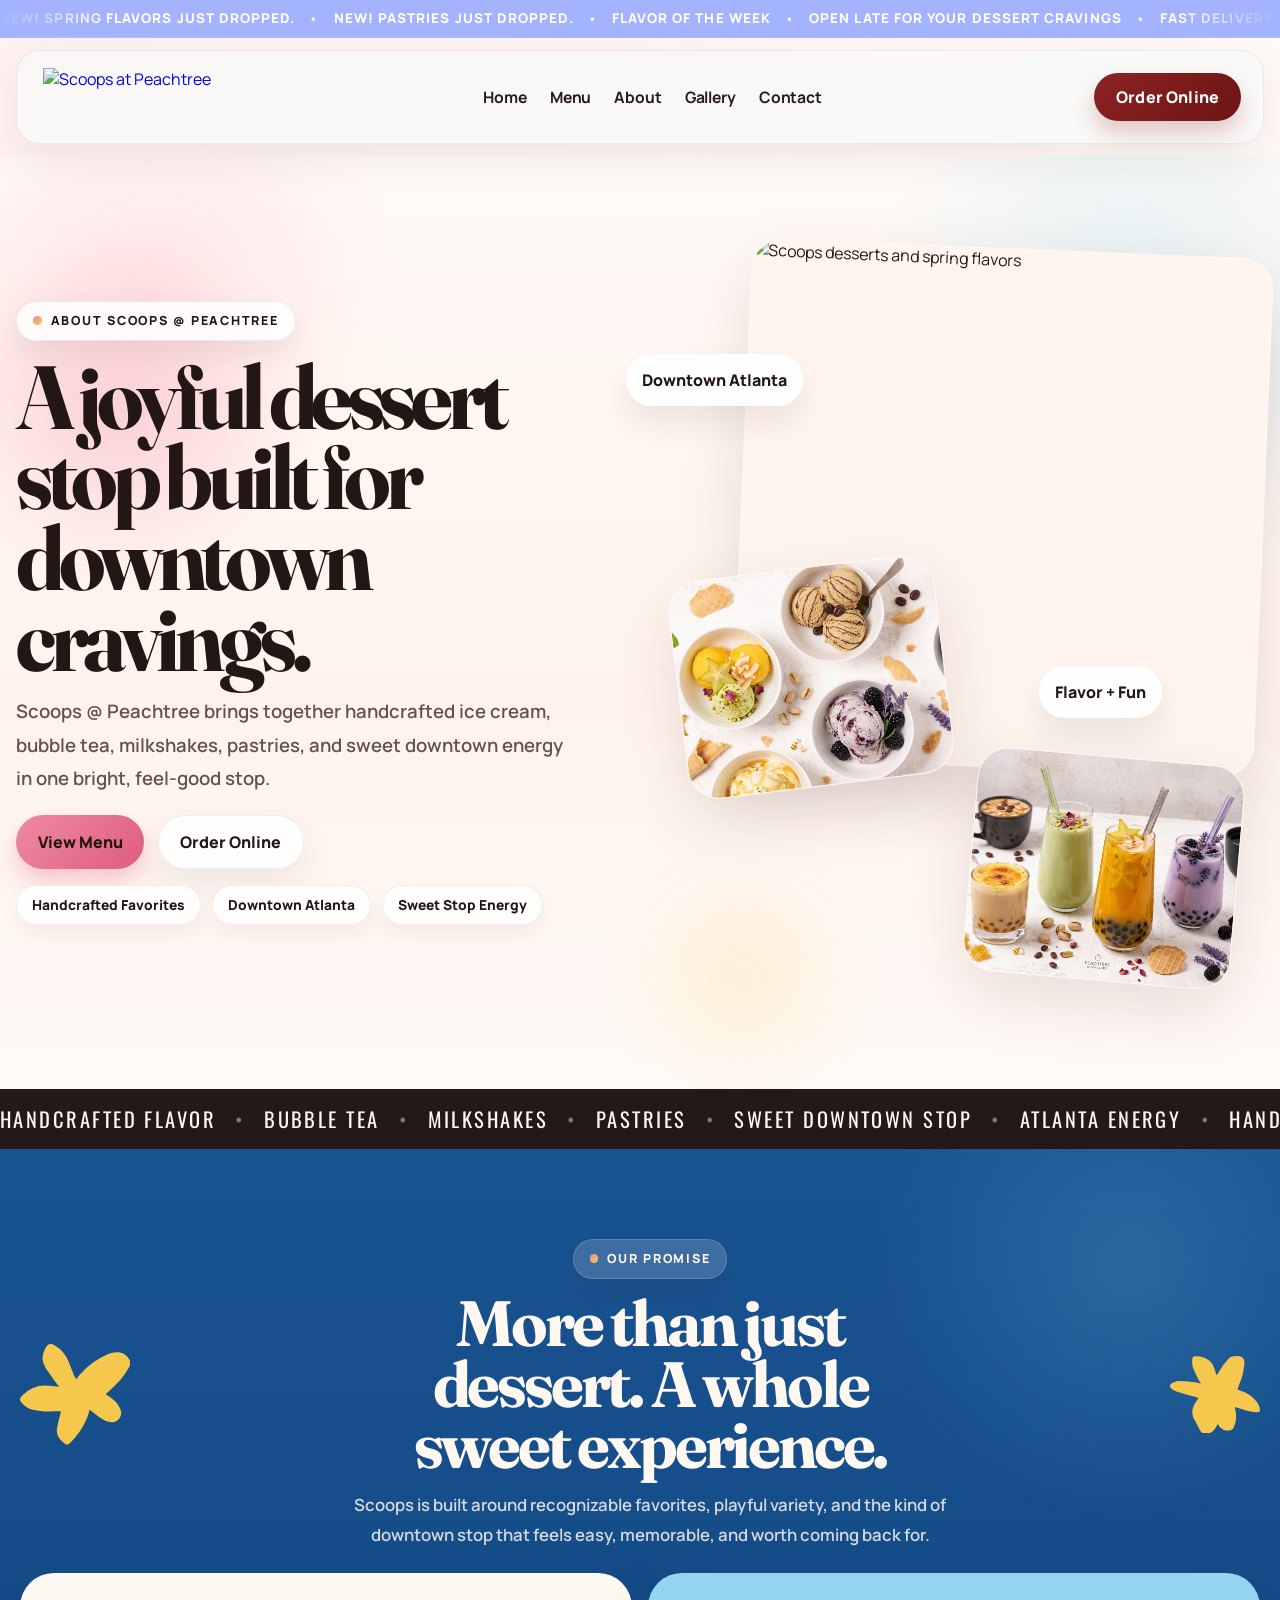
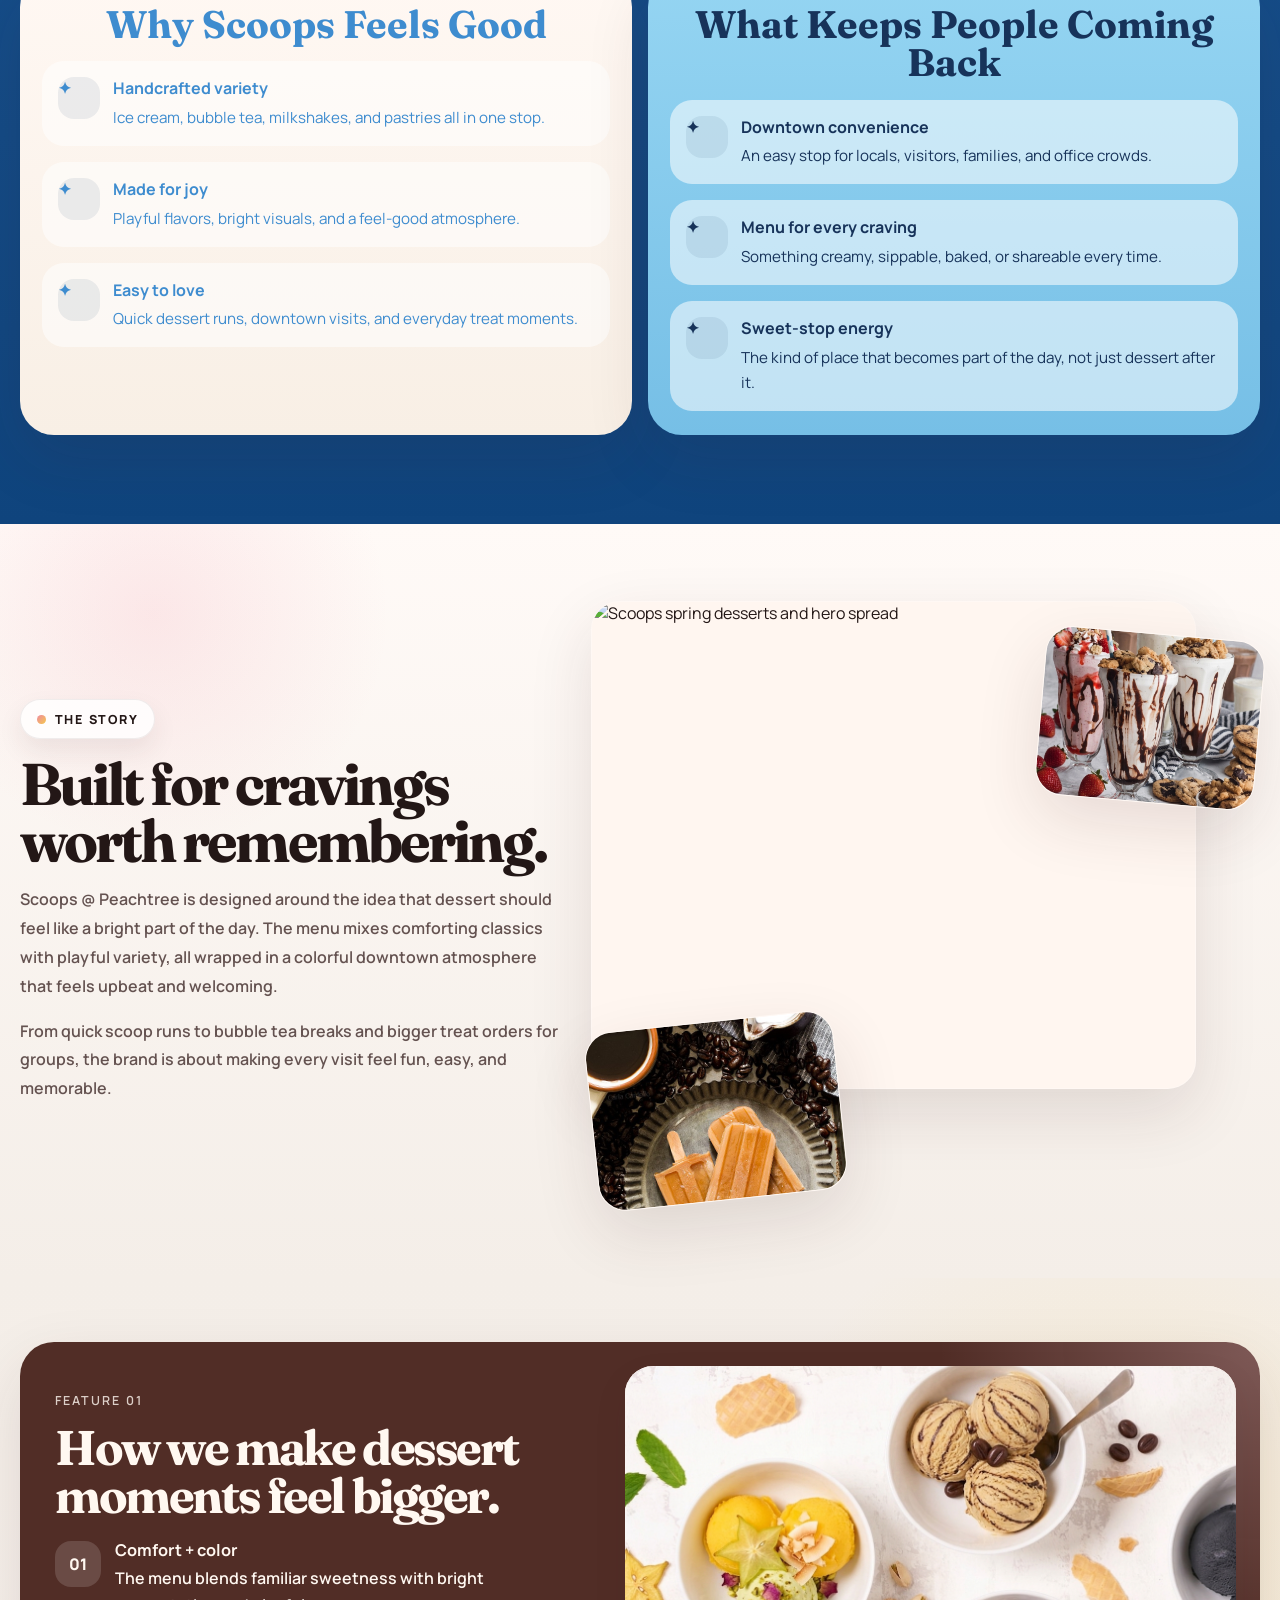
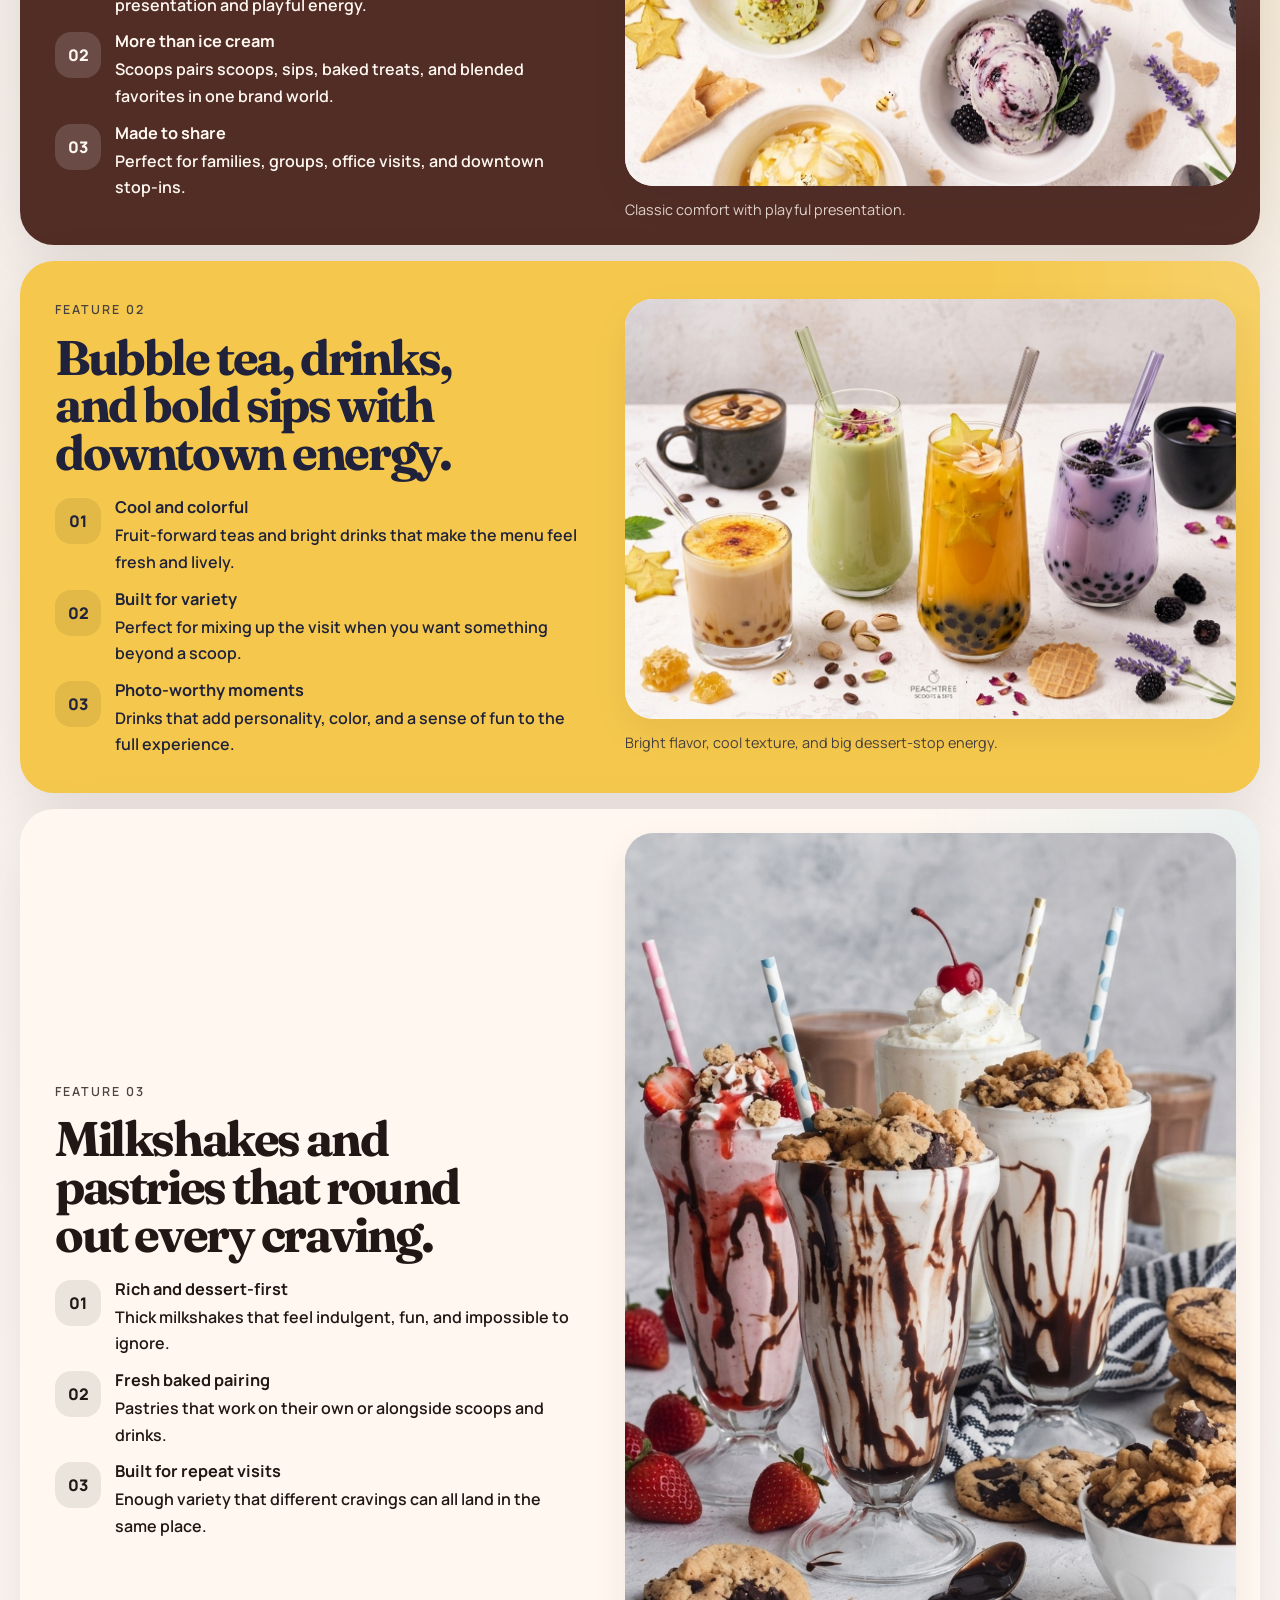
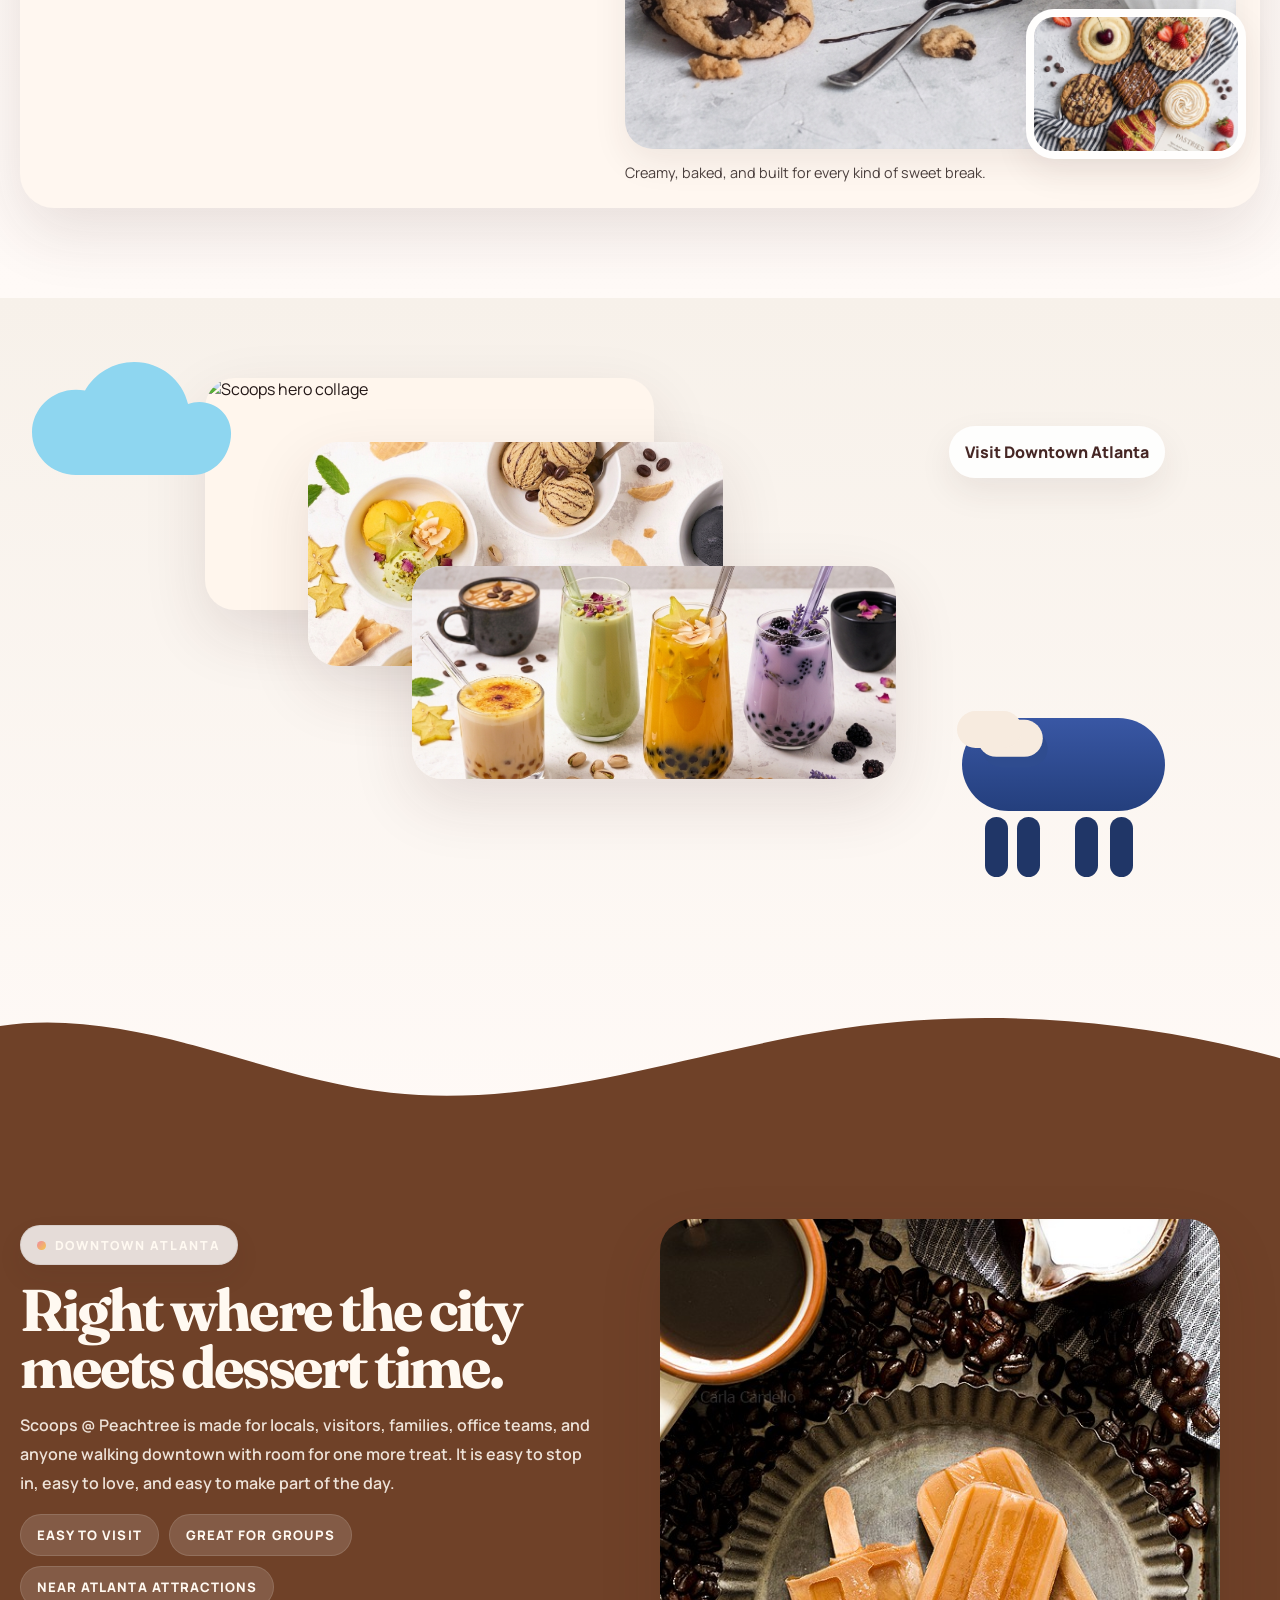
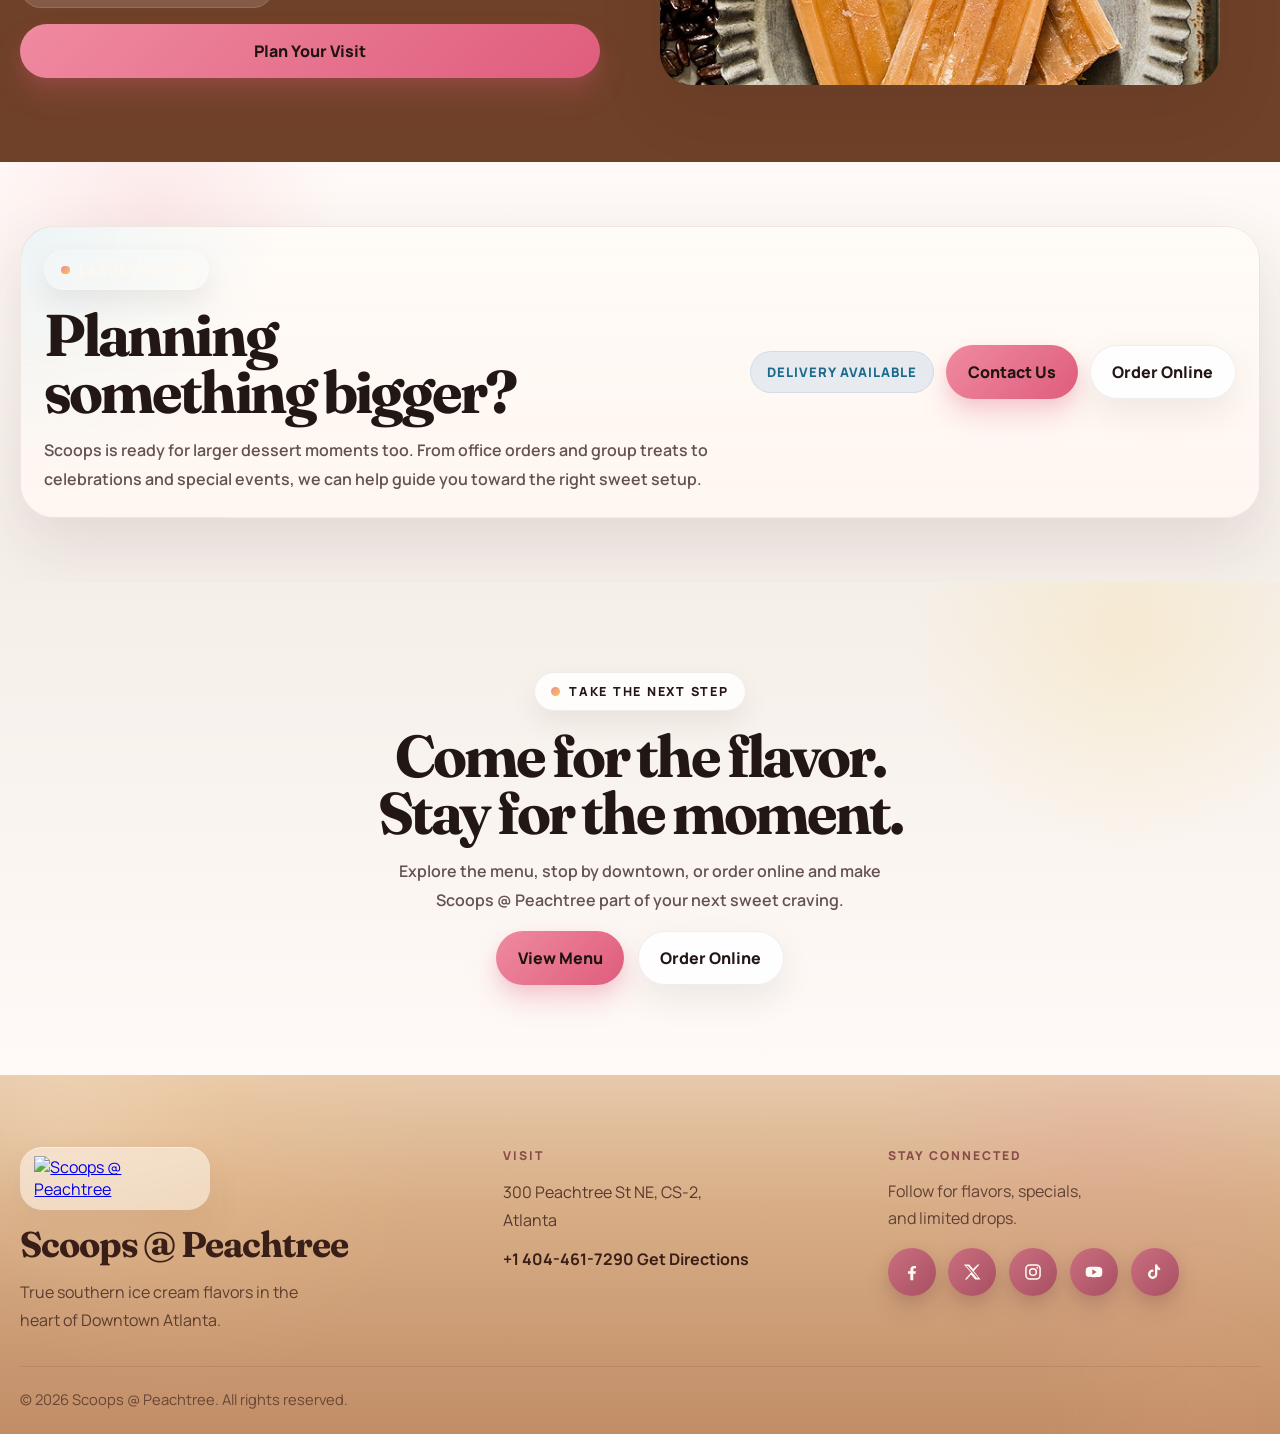
==== commit 3f8ba13e: "updated the about page" ====
--- a/about.html
+++ b/about.html
@@ -21,7 +21,7 @@
     <link rel="stylesheet" href="./css/footer.css" />
   </head>
   <body>
-    <a href="./menu.html" class="announcement-bar" aria-label="See latest updates and specials">
+<a href="./menu.html" class="announcement-bar" aria-label="See latest updates and specials">
       <div class="announcement-bar__track">
         <div class="announcement-bar__content">
           <span>NEW! Spring flavors just dropped.</span>
@@ -63,7 +63,6 @@
         <nav class="site-nav" aria-label="Primary navigation">
           <a href="./index.html">Home</a>
           <a href="./menu.html">Menu</a>
-          <!-- <a href="./index.html#visit">Visit</a> -->
           <a href="./about.html" aria-current="page">About</a>
           <a href="./gallery.html">Gallery</a>
           <a href="./contact.html">Contact</a>
@@ -91,7 +90,6 @@
         <nav class="mobile-menu__nav" aria-label="Mobile navigation">
           <a href="./index.html">Home</a>
           <a href="./menu.html">Menu</a>
- 
           <a href="./about.html" aria-current="page">About</a>
           <a href="./gallery.html">Gallery</a>
           <a href="./contact.html">Contact</a>
@@ -102,241 +100,466 @@
 
     <div class="top-offset"></div>
 
-    <main>
-      <section class="about-hero" aria-labelledby="about-hero-title">
-        <div class="about-hero__media">
-          <div class="about-hero__image about-hero__image--one">
-            <img src="./assets/images/hero_section-2.png" alt="Scoops signature desserts and spring flavors" />
-          </div>
-          <div class="about-hero__image about-hero__image--two">
-            <img src="./assets/images/icecream-card.png" alt="Handcrafted ice cream scoops" />
-          </div>
-          <div class="about-hero__orb about-hero__orb--pink" aria-hidden="true"></div>
-          <div class="about-hero__orb about-hero__orb--blue" aria-hidden="true"></div>
-        </div>
-
-        <div class="about-hero__inner">
-          <p class="about-eyebrow about-hero__eyebrow reveal">About Scoops @ Peachtree</p>
-          <h1 id="about-hero-title" class="about-hero__title">
-            <span class="reveal reveal--delay-1">Sweet Moments</span>
-            <span class="reveal reveal--delay-2">in the Heart</span>
-            <span class="reveal reveal--delay-3">of Downtown Atlanta</span>
-          </h1>
-          <p class="about-hero__lead reveal reveal--delay-4">
-            Scoops @ Peachtree is where handcrafted ice cream, bold bubble tea, milkshakes,
-            pastries, and downtown dessert energy all come together in one joyful stop.
-          </p>
-
-          <div class="about-hero__actions reveal reveal--delay-5">
-            <a href="./menu.html" class="about-hero__btn about-hero__btn--primary">View Menu</a>
-            <a href="./order.html" class="about-hero__btn about-hero__btn--secondary">Order Online</a>
-          </div>
-
-          <div class="about-hero__tags reveal reveal--delay-6" aria-label="Brand highlights">
-            <span>Handcrafted Favorites</span>
-            <span>Downtown Atlanta</span>
-            <span>Sweet Stop Energy</span>
-          </div>
-        </div>
-      </section>
-
-      <section class="about-marquee" aria-label="Brand statements">
-        <div class="about-marquee__track">
-          <div class="about-marquee__content">
+    <main class="about-reimagined">
+      <section class="about-hero-v2">
+        <div class="about-hero-v2__backdrop">
+          <span class="about-shape about-shape--pink"></span>
+          <span class="about-shape about-shape--blue"></span>
+          <span class="about-shape about-shape--yellow"></span>
+        </div>
+
+        <div class="about-hero-v2__inner">
+          <div class="about-hero-v2__copy section-reveal is-visible">
+            <p class="about-pill">
+              <span class="about-pill__dot"></span>
+              About Scoops @ Peachtree
+            </p>
+
+            <h1 class="about-hero-v2__title">
+              A joyful dessert stop built for downtown cravings.
+            </h1>
+
+            <p class="about-hero-v2__lead">
+              Scoops @ Peachtree brings together handcrafted ice cream, bubble tea,
+              milkshakes, pastries, and sweet downtown energy in one bright, feel-good stop.
+            </p>
+
+            <div class="about-hero-v2__actions">
+              <a href="./menu.html" class="about-btn about-btn--primary">View Menu</a>
+              <a href="./order.html" class="about-btn about-btn--secondary">Order Online</a>
+            </div>
+
+            <div class="about-hero-v2__chips" aria-label="About page highlights">
+              <span>Handcrafted Favorites</span>
+              <span>Downtown Atlanta</span>
+              <span>Sweet Stop Energy</span>
+            </div>
+          </div>
+
+          <div class="about-hero-v2__media" data-hero-visual>
+            <div class="hero-card hero-card--main">
+              <img src="./assets/images/hero_section-2.png" alt="Scoops desserts and spring flavors" />
+            </div>
+
+            <div class="hero-card hero-card--secondary">
+              <img src="./assets/images/icecream-card.png" alt="Handcrafted ice cream scoops" />
+            </div>
+
+            <div class="hero-card hero-card--tertiary">
+              <img src="./assets/images/BubbleTea andDrinks-card.png" alt="Bubble tea and drinks" />
+            </div>
+
+            <div class="hero-bubble hero-bubble--one">
+              <span>Downtown Atlanta</span>
+            </div>
+
+            <div class="hero-bubble hero-bubble--two">
+              <span>Flavor + Fun</span>
+            </div>
+
+            <div class="hero-lottie-wrap">
+              <lottie-player
+                src="./assets/lottie/hero_section.json"
+                background="transparent"
+                speed="1"
+                loop
+                autoplay
+              ></lottie-player>
+            </div>
+          </div>
+        </div>
+      </section>
+
+      <section class="about-band">
+        <div class="about-band__track">
+          <div class="about-band__row">
             <span>Handcrafted Flavor</span>
-            <span>Downtown Energy</span>
-            <span>Sweet Comfort</span>
-            <span>Bold Sips</span>
-            <span>Fresh Scoops</span>
-            <span>Memorable Treats</span>
-          </div>
-          <div class="about-marquee__content" aria-hidden="true">
+            <span>Bubble Tea</span>
+            <span>Milkshakes</span>
+            <span>Pastries</span>
+            <span>Sweet Downtown Stop</span>
+            <span>Atlanta Energy</span>
+          </div>
+          <div class="about-band__row" aria-hidden="true">
             <span>Handcrafted Flavor</span>
-            <span>Downtown Energy</span>
-            <span>Sweet Comfort</span>
-            <span>Bold Sips</span>
-            <span>Fresh Scoops</span>
-            <span>Memorable Treats</span>
-          </div>
-        </div>
-      </section>
-
-      <section class="about-story section-reveal" aria-labelledby="about-story-title">
-        <div class="about-story__inner">
-          <div class="about-story__sticky">
-            <p class="about-eyebrow">Our Story</p>
-            <h2 id="about-story-title">A dessert stop built for cravings worth remembering.</h2>
+            <span>Bubble Tea</span>
+            <span>Milkshakes</span>
+            <span>Pastries</span>
+            <span>Sweet Downtown Stop</span>
+            <span>Atlanta Energy</span>
+          </div>
+        </div>
+      </section>
+
+      <section class="about-promise section-reveal">
+        <div class="about-promise__header">
+          <div class="about-promise__vector about-promise__vector--left" aria-hidden="true">
+            <svg viewBox="0 0 152 139" fill="none">
+              <path
+                d="M56.7 92.94c-7.7.1-15.56.42-23.44.2-4.66-.27-9.29-.88-13.85-1.83a29.978 29.978 0 0 1-15.24-8.14c-5.5-5.11-5.51-7.47-.3-12.65A43.445 43.445 0 0 1 40.9 57.67l13.24 1.46c-3.93-5.27-6.96-9.24-9.9-13.3-2.94-4.06-5.69-7.97-8.4-12.05A26.225 26.225 0 0 1 34.7 6.47c3.22-6.97 7.61-8.24 14.14-4.12a43.874 43.874 0 0 1 18.1 21.66c2.55 6.52 5.13 12.98 7.74 19.38.69 1.68 1.68 3.21 2.9 5.49 1.85-2.45 3.25-4.47 4.89-6.44a112.74 112.74 0 0 1 39.36-28.49c3.68-1.48 7.58-2.35 11.55-2.57 3.64-.26 7.28.57 10.45 2.39a18.38 18.38 0 0 1 7.35 7.8c.81 1.57 1.21 3.33 1.16 5.1-.05 1.77-.55 3.5-1.46 5.02-3.42 6.09-7.33 11.88-11.7 17.33-4.98 5.85-10.92 10.87-16.42 16.26l-4.31 4.17 7.72 5.35c5.16 3.68 9.31 8.59 12.09 14.29 1.1 1.93 1.68 4.11 1.66 6.33-.01 2.22-.61 4.4-1.74 6.32-1.12 1.92-2.74 3.5-4.67 4.6-1.93 1.1-4.12 1.66-6.34 1.64-3.94 0-7.82-.96-11.29-2.82-4.42-2.58-8.64-5.49-12.63-8.69-2.21-1.63-4.33-3.4-6.96-5.44-1.35 4.21-2.25 7.85-3.62 11.19a105.97 105.97 0 0 1-22.44 33.54c-3.98 4.07-5.18 4.2-9.52.89-6.71-5.12-11.05-11.74-9.54-20.49 1.29-7.5 3.59-15.1 5.52-23.21Z"
+                fill="#f5c84d"
+              />
+            </svg>
+          </div>
+
+          <div class="about-promise__title">
+            <p class="about-pill about-pill--cream">
+              <span class="about-pill__dot"></span>
+              Our Promise
+            </p>
+            <h2>More than just dessert. A whole sweet experience.</h2>
             <p>
-              Scoops @ Peachtree blends handcrafted flavor, comforting classics, and playful
-              modern treats for downtown visitors, locals, and anyone chasing a good dessert moment.
-            </p>
-          </div>
-
-          <div class="about-story__panels">
-            <article class="story-panel section-reveal">
-              <span class="story-panel__number">01</span>
-              <h3>Made for the sweet side of the city</h3>
-              <p>
-                From a quick scoop after a long day to a stop before exploring downtown Atlanta,
-                the shop is designed to feel fun, welcoming, and easy to love.
-              </p>
-            </article>
-
-            <article class="story-panel section-reveal">
-              <span class="story-panel__number">02</span>
-              <h3>More than just ice cream</h3>
-              <p>
-                Scoops brings together creamy ice cream, thick milkshakes, bubble tea, pastries,
-                and dessert favorites so every visit has something to crave.
-              </p>
-            </article>
-
-            <article class="story-panel section-reveal">
-              <span class="story-panel__number">03</span>
-              <h3>Built around the experience</h3>
-              <p>
-                It is not only about flavor. It is about atmosphere, color, downtown energy,
-                and small moments that feel like a reward.
-              </p>
-            </article>
-          </div>
-        </div>
-      </section>
-
-      <section class="about-banners" aria-labelledby="about-banners-title">
-        <div class="about-banners__intro section-reveal">
-          <p class="about-eyebrow">Signature Offerings</p>
-          <h2 id="about-banners-title">A menu built for every kind of craving</h2>
-        </div>
-
-        <div class="about-banner about-banner--icecream section-reveal">
-          <div class="about-banner__content">
-            <p class="about-banner__label">Ice Cream</p>
-            <h3>Handcrafted scoops with playful, southern-inspired flavor.</h3>
+              Scoops is built around recognizable favorites, playful variety, and the kind of
+              downtown stop that feels easy, memorable, and worth coming back for.
+            </p>
+          </div>
+
+          <div class="about-promise__vector about-promise__vector--right" aria-hidden="true">
+            <svg viewBox="0 0 139 120" fill="none">
+              <path
+                d="M74.07 105c-2.38 3.55-4.12 6.64-6.14 9.41-2.23 2.73-5.34 4.6-8.8 5.29-3.46.69-7.05.16-10.16-1.5a9.635 9.635 0 0 1-2.87-3.87c-2.48-4.54-4.44-9.44-7.1-13.74-7.35-11.04-5.15-21.3 2.02-31.17.85-1.17 1.74-2.31 2.59-3.55.05-.34.05-.69 0-1.03l-4.33-1.38c-10.15-3.02-20.3-5.93-30.42-9.05-1.96-.69-3.8-1.7-5.43-2.98-5.08-3.55-4.51-8.52 1.53-10.65a32.23 32.23 0 0 1 11.53-2.13c8.06.32 16.08 1.46 24.1 2.34 2.02.25 3.98.89 7.49 1.7a67.22 67.22 0 0 1-4.19-6.5c-3.32-6.2-6.25-12.61-8.77-19.17-.96-4.01-1.22-8.15-.78-12.25 0-.63.15-1.26.42-1.83A4.503 4.503 0 0 1 37.54.53c.61-.18 1.25-.24 1.87-.16 10.86 0 24.42 3.55 29.1 18.75 1.06 3.34 2.09 6.64 3.55 10.93 1.38-2.24 2.34-3.55 3.09-4.93A91.65 91.65 0 0 1 90.8 3.68c4.51-4.3 17.14-5.11 21.51-.92 1.8 1.92 2.79 4.47 2.77 7.1-.57 6.79-1.63 13.53-3.19 20.17-1.38 4.58-3.02 9.07-4.93 13.46-.92 2.49-1.67 5.08-2.7 8.31l5.93 2.17a49.407 49.407 0 0 1 24.1 16.9c2.15 3.03 3.66 6.46 4.44 10.08.99 4.47-.78 6.39-5.32 6-4.79-.44-9.54-1.28-14.2-2.52-5.86-1.49-11.53-3.55-17.32-5.22-.32 0-.74 0-1.63.32.35 1.95.64 3.94 1.06 5.89 1.73 8.4.64 17.13-3.09 24.85a7.621 7.621 0 0 1-3.07 3.74c-1.4.88-3.05 1.27-4.7 1.13-3.46.35-6.95-.46-9.91-2.29a15.928 15.928 0 0 1-6.49-7.83Z"
+                fill="#f5c84d"
+              />
+            </svg>
+          </div>
+        </div>
+
+        <div class="about-promise__grid">
+          <article class="promise-card promise-card--light">
+            <h3>Why Scoops Feels Good</h3>
+            <ul>
+              <li>
+                <span class="promise-icon">✦</span>
+                <div>
+                  <strong>Handcrafted variety</strong>
+                  <span>Ice cream, bubble tea, milkshakes, and pastries all in one stop.</span>
+                </div>
+              </li>
+              <li>
+                <span class="promise-icon">✦</span>
+                <div>
+                  <strong>Made for joy</strong>
+                  <span>Playful flavors, bright visuals, and a feel-good atmosphere.</span>
+                </div>
+              </li>
+              <li>
+                <span class="promise-icon">✦</span>
+                <div>
+                  <strong>Easy to love</strong>
+                  <span>Quick dessert runs, downtown visits, and everyday treat moments.</span>
+                </div>
+              </li>
+            </ul>
+          </article>
+
+          <article class="promise-card promise-card--blue">
+            <h3>What Keeps People Coming Back</h3>
+            <ul>
+              <li>
+                <span class="promise-icon">✦</span>
+                <div>
+                  <strong>Downtown convenience</strong>
+                  <span>An easy stop for locals, visitors, families, and office crowds.</span>
+                </div>
+              </li>
+              <li>
+                <span class="promise-icon">✦</span>
+                <div>
+                  <strong>Menu for every craving</strong>
+                  <span>Something creamy, sippable, baked, or shareable every time.</span>
+                </div>
+              </li>
+              <li>
+                <span class="promise-icon">✦</span>
+                <div>
+                  <strong>Sweet-stop energy</strong>
+                  <span>The kind of place that becomes part of the day, not just dessert after it.</span>
+                </div>
+              </li>
+            </ul>
+          </article>
+        </div>
+      </section>
+
+      <section class="about-story-v2 section-reveal">
+        <div class="about-story-v2__inner">
+          <div class="about-story-v2__left">
+            <p class="about-pill">
+              <span class="about-pill__dot"></span>
+              The Story
+            </p>
+            <h2>Built for cravings worth remembering.</h2>
             <p>
-              Signature scoops made for comfort, fun, and that perfect dessert break.
-            </p>
-          </div>
-          <div class="about-banner__media">
-            <img src="./assets/images/icecream-card.png" alt="Scoops ice cream selection" />
-          </div>
-        </div>
-
-        <div class="about-banner about-banner--drinks section-reveal">
-          <div class="about-banner__content">
-            <p class="about-banner__label">Bubble Tea & Drinks</p>
-            <h3>Bold sips, cool blends, and bright flavor in every cup.</h3>
+              Scoops @ Peachtree is designed around the idea that dessert should feel like a
+              bright part of the day. The menu mixes comforting classics with playful variety,
+              all wrapped in a colorful downtown atmosphere that feels upbeat and welcoming.
+            </p>
             <p>
-              Fruit-forward teas and creamy drinks that bring a fresh twist to the menu.
-            </p>
-          </div>
-          <div class="about-banner__media">
-            <img src="./assets/images/BubbleTea andDrinks-card.png" alt="Bubble tea and drinks" />
-          </div>
-        </div>
-
-        <div class="about-banner about-banner--milkshakes section-reveal">
-          <div class="about-banner__content">
-            <p class="about-banner__label">Milkshakes</p>
-            <h3>Thick, creamy, rich, and unapologetically dessert-first.</h3>
-            <p>
-              Blended favorites that turn classic sweetness into something sip-worthy.
-            </p>
-          </div>
-          <div class="about-banner__media">
-            <img src="./assets/images/Milkshakes-card.png" alt="Milkshakes at Scoops" />
-          </div>
-        </div>
-
-        <div class="about-banner about-banner--pastries section-reveal">
-          <div class="about-banner__content">
-            <p class="about-banner__label">Pastries</p>
-            <h3>Fresh baked sweetness to round out every visit.</h3>
-            <p>
-              Soft, flaky, and ready to pair with scoops, sips, or a slower downtown moment.
-            </p>
-          </div>
-          <div class="about-banner__media">
-            <img src="./assets/images/Pastries- card.png" alt="Fresh pastries and baked treats" />
-          </div>
-        </div>
-      </section>
-
-      <section class="about-collage section-reveal" aria-labelledby="about-collage-title">
-        <div class="about-collage__inner">
-          <div class="about-collage__statement">
-            <p class="about-eyebrow">The Experience</p>
-            <h2 id="about-collage-title">Made for cravings, color, and sweet downtown pauses.</h2>
-            <p>
-              Scoops is designed to feel bright, uplifting, and memorable — the kind of place
-              that turns a simple dessert run into part of the day’s best moment.
-            </p>
-          </div>
-
-          <div class="about-collage__visuals">
-            <figure class="about-collage__card about-collage__card--one">
-              <img src="./assets/images/hero_section-2.png" alt="Spring desserts and signature flavors" />
+              From quick scoop runs to bubble tea breaks and bigger treat orders for groups,
+              the brand is about making every visit feel fun, easy, and memorable.
+            </p>
+          </div>
+
+          <div class="about-story-v2__right">
+            <figure class="story-visual story-visual--one">
+              <img src="./assets/images/hero_section-2.png" alt="Scoops spring desserts and hero spread" />
             </figure>
-            <figure class="about-collage__card about-collage__card--two">
+            <figure class="story-visual story-visual--two">
               <img src="./assets/images/coffee-pops-card.png" alt="Coffee and pops at Scoops" />
             </figure>
-            <figure class="about-collage__card about-collage__card--three">
-              <img src="./assets/images/Milkshakes-card.png" alt="Signature milkshake lineup" />
+            <figure class="story-visual story-visual--three">
+              <img src="./assets/images/Milkshakes-card.png" alt="Scoops milkshakes" />
             </figure>
           </div>
         </div>
       </section>
 
-      <section class="about-location section-reveal" aria-labelledby="about-location-title">
-        <div class="about-location__backdrop" aria-hidden="true"></div>
-        <div class="about-location__inner">
-          <p class="about-eyebrow about-location__eyebrow">Downtown Atlanta</p>
-          <h2 id="about-location-title">Right where the city meets dessert time.</h2>
-          <p class="about-location__text">
-            Located in the heart of downtown, Scoops @ Peachtree is an easy stop for families,
-            locals, visitors, and anyone exploring nearby attractions with room for one more treat.
+      <section class="about-features">
+        <div class="feature-card section-reveal" data-feature-card>
+          <div class="feature-card__shell">
+            <div class="feature-card__copy">
+              <p class="feature-card__eyebrow">Feature 01</p>
+              <h2>How we make dessert moments feel bigger.</h2>
+              <ul>
+                <li>
+                  <span>01</span>
+                  <div>
+                    <strong>Comfort + color</strong>
+                    <p>
+                      The menu blends familiar sweetness with bright presentation and playful energy.
+                    </p>
+                  </div>
+                </li>
+                <li>
+                  <span>02</span>
+                  <div>
+                    <strong>More than ice cream</strong>
+                    <p>
+                      Scoops pairs scoops, sips, baked treats, and blended favorites in one brand world.
+                    </p>
+                  </div>
+                </li>
+                <li>
+                  <span>03</span>
+                  <div>
+                    <strong>Made to share</strong>
+                    <p>
+                      Perfect for families, groups, office visits, and downtown stop-ins.
+                    </p>
+                  </div>
+                </li>
+              </ul>
+            </div>
+
+            <div class="feature-card__media">
+              <div class="feature-card__image-mask">
+                <img src="./assets/images/icecream-card.png" alt="Scoops ice cream" />
+              </div>
+              <p class="feature-card__caption">Classic comfort with playful presentation.</p>
+            </div>
+          </div>
+        </div>
+
+        <div class="feature-card feature-card--gold section-reveal" data-feature-card>
+          <div class="feature-card__shell">
+            <div class="feature-card__copy">
+              <p class="feature-card__eyebrow">Feature 02</p>
+              <h2>Bubble tea, drinks, and bold sips with downtown energy.</h2>
+              <ul>
+                <li>
+                  <span>01</span>
+                  <div>
+                    <strong>Cool and colorful</strong>
+                    <p>Fruit-forward teas and bright drinks that make the menu feel fresh and lively.</p>
+                  </div>
+                </li>
+                <li>
+                  <span>02</span>
+                  <div>
+                    <strong>Built for variety</strong>
+                    <p>Perfect for mixing up the visit when you want something beyond a scoop.</p>
+                  </div>
+                </li>
+                <li>
+                  <span>03</span>
+                  <div>
+                    <strong>Photo-worthy moments</strong>
+                    <p>Drinks that add personality, color, and a sense of fun to the full experience.</p>
+                  </div>
+                </li>
+              </ul>
+            </div>
+
+            <div class="feature-card__media">
+              <div class="feature-card__image-mask">
+                <img src="./assets/images/BubbleTea andDrinks-card.png" alt="Bubble tea and drinks at Scoops" />
+              </div>
+              <p class="feature-card__caption">Bright flavor, cool texture, and big dessert-stop energy.</p>
+            </div>
+          </div>
+        </div>
+
+        <div class="feature-card feature-card--cream section-reveal" data-feature-card>
+          <div class="feature-card__shell">
+            <div class="feature-card__copy">
+              <p class="feature-card__eyebrow">Feature 03</p>
+              <h2>Milkshakes and pastries that round out every craving.</h2>
+              <ul>
+                <li>
+                  <span>01</span>
+                  <div>
+                    <strong>Rich and dessert-first</strong>
+                    <p>Thick milkshakes that feel indulgent, fun, and impossible to ignore.</p>
+                  </div>
+                </li>
+                <li>
+                  <span>02</span>
+                  <div>
+                    <strong>Fresh baked pairing</strong>
+                    <p>Pastries that work on their own or alongside scoops and drinks.</p>
+                  </div>
+                </li>
+                <li>
+                  <span>03</span>
+                  <div>
+                    <strong>Built for repeat visits</strong>
+                    <p>Enough variety that different cravings can all land in the same place.</p>
+                  </div>
+                </li>
+              </ul>
+            </div>
+
+            <div class="feature-card__media">
+              <div class="feature-card__image-stack">
+                <div class="feature-card__image-mask">
+                  <img src="./assets/images/Milkshakes-card.png" alt="Scoops milkshakes" />
+                </div>
+                <div class="feature-card__image-mini">
+                  <img src="./assets/images/Pastries- card.png" alt="Fresh pastries" />
+                </div>
+              </div>
+              <p class="feature-card__caption">Creamy, baked, and built for every kind of sweet break.</p>
+            </div>
+          </div>
+        </div>
+      </section>
+
+      <section class="about-scene section-reveal">
+        <div class="about-scene__inner">
+          <div class="about-scene__floating about-scene__floating--cloud">
+            <svg viewBox="0 0 150 84" fill="none">
+              <path
+                d="M124.5 73.6H28.6C12.8 73.6 0 61.1 0 45.8S12.8 18 28.6 18c2 0 4 .2 5.9.6C40.7 7.6 52.8 0 66.6 0c17.1 0 31.4 11.7 35 27.4 2.3-.8 4.8-1.3 7.4-1.3 11.4 0 20.6 9 20.6 20.1 0 15-11.1 27.4-25.1 27.4Z"
+                fill="#8ed6f0"
+              />
+            </svg>
+          </div>
+
+          <div class="about-scene__floating about-scene__floating--bubble">
+            <a href="./contact.html">Visit Downtown Atlanta</a>
+          </div>
+
+          <div class="about-scene__collage">
+            <figure class="scene-image scene-image--one">
+              <img src="./assets/images/hero_section-2.png" alt="Scoops hero collage" />
+            </figure>
+            <figure class="scene-image scene-image--two">
+              <img src="./assets/images/icecream-card.png" alt="Scoops ice cream closeup" />
+            </figure>
+            <figure class="scene-image scene-image--three">
+              <img src="./assets/images/BubbleTea andDrinks-card.png" alt="Scoops drinks" />
+            </figure>
+          </div>
+
+          <div class="about-scene__cow" aria-hidden="true">
+            <div class="scene-blob scene-blob--body"></div>
+            <div class="scene-blob scene-blob--head"></div>
+            <div class="scene-blob scene-blob--leg scene-blob--leg1"></div>
+            <div class="scene-blob scene-blob--leg scene-blob--leg2"></div>
+            <div class="scene-blob scene-blob--leg scene-blob--leg3"></div>
+            <div class="scene-blob scene-blob--leg scene-blob--leg4"></div>
+          </div>
+        </div>
+
+        <div class="about-scene__wave">
+          <svg viewBox="0 0 1435.85 112.6" preserveAspectRatio="none" aria-hidden="true">
+            <path
+              d="M946.68 13.17C776.31 41.78 610.04 117.45 438.45 95.71c-76.48-9.69-148.19-38.37-221.36-60.77C147.2 13.54 72.14-2.3 0 10.14V112.6h1435.85V51.42c-156.44-49.2-326.42-65.58-489.17-38.25Z"
+              fill="#6f4128"
+            />
+          </svg>
+          <div class="about-scene__wave-fill"></div>
+        </div>
+      </section>
+
+      <section class="about-location-v2 section-reveal">
+        <div class="about-location-v2__inner">
+          <div class="about-location-v2__copy">
+            <p class="about-pill">
+              <span class="about-pill__dot"></span>
+              Downtown Atlanta
+            </p>
+            <h2>Right where the city meets dessert time.</h2>
+            <p>
+              Scoops @ Peachtree is made for locals, visitors, families, office teams, and anyone
+              walking downtown with room for one more treat. It is easy to stop in, easy to love,
+              and easy to make part of the day.
+            </p>
+
+            <div class="about-location-v2__tags">
+              <span>Easy to Visit</span>
+              <span>Great for Groups</span>
+              <span>Near Atlanta Attractions</span>
+            </div>
+
+            <a href="./index.html#visit" class="about-btn about-btn--primary">Plan Your Visit</a>
+          </div>
+
+          <div class="about-location-v2__media">
+            <div class="location-card">
+              <img src="./assets/images/coffee-pops-card.png" alt="Scoops downtown treat moment" />
+            </div>
+          </div>
+        </div>
+      </section>
+
+      <section class="about-large-orders-v2 section-reveal">
+        <div class="about-large-orders-v2__inner">
+          <div class="about-large-orders-v2__copy">
+            <p class="about-pill about-pill--cream">
+              <span class="about-pill__dot"></span>
+              Large Orders
+            </p>
+            <h2>Planning something bigger?</h2>
+            <p>
+              Scoops is ready for larger dessert moments too. From office orders and group treats
+              to celebrations and special events, we can help guide you toward the right sweet setup.
+            </p>
+          </div>
+
+          <div class="about-large-orders-v2__actions">
+            <span class="order-badge">Delivery Available</span>
+            <a href="./contact.html" class="about-btn about-btn--primary">Contact Us</a>
+            <a href="./order.html" class="about-btn about-btn--secondary">Order Online</a>
+          </div>
+        </div>
+      </section>
+
+      <section class="about-final-cta-v2 section-reveal">
+        <div class="about-final-cta-v2__inner">
+          <p class="about-pill">
+            <span class="about-pill__dot"></span>
+            Take the Next Step
           </p>
-
-          <div class="about-location__chips" aria-label="Location highlights">
-            <span>Easy to Visit</span>
-            <span>Sweet Downtown Stop</span>
-            <span>Near Atlanta Attractions</span>
-          </div>
-
-          <a href="./index.html#visit" class="about-location__button">Plan Your Visit</a>
-        </div>
-      </section>
-
-      <section class="about-large-order section-reveal" aria-labelledby="about-large-order-title">
-        <div class="about-large-order__inner">
-          <div class="about-large-order__copy">
-            <p class="about-eyebrow">Large Orders</p>
-            <h2 id="about-large-order-title">Planning something bigger?</h2>
-            <p>
-              Larger dessert orders are always welcome. If you are ordering for a group, office,
-              or gathering, reach out and we can help point you in the right direction.
-            </p>
-          </div>
-
-          <div class="about-large-order__actions">
-            <span class="about-large-order__badge">Delivery Available</span>
-            <a href="./contact.html" class="about-large-order__btn about-large-order__btn--primary">Contact Us</a>
-            <a href="./order.html" class="about-large-order__btn about-large-order__btn--secondary">Order Online</a>
-          </div>
-        </div>
-      </section>
-
-      <section class="about-final-cta section-reveal" aria-labelledby="about-final-cta-title">
-        <div class="about-final-cta__inner">
-          <p class="about-eyebrow">Take the Next Step</p>
-          <h2 id="about-final-cta-title">Come for the flavor. Stay for the moment.</h2>
+          <h2>Come for the flavor. Stay for the moment.</h2>
           <p>
-            Explore the menu, order online, or make Scoops @ Peachtree part of your next downtown stop.
+            Explore the menu, stop by downtown, or order online and make Scoops @ Peachtree part of
+            your next sweet craving.
           </p>
 
-          <div class="about-final-cta__actions">
-            <a href="./menu.html" class="about-final-cta__btn about-final-cta__btn--primary">View Menu</a>
-            <a href="./order.html" class="about-final-cta__btn about-final-cta__btn--secondary">Order Online</a>
+          <div class="about-final-cta-v2__actions">
+            <a href="./menu.html" class="about-btn about-btn--primary">View Menu</a>
+            <a href="./order.html" class="about-btn about-btn--secondary">Order Online</a>
           </div>
         </div>
       </section>
@@ -417,6 +640,7 @@
       </footer>
     </main>
 
+    <script src="https://unpkg.com/@lottiefiles/lottie-player@latest/dist/lottie-player.js"></script>
     <script src="./js/announcement-header.js"></script>
     <script src="./js/footer.js"></script>
     <script src="./js/about-page.js"></script>
--- a/css/about-page.css
+++ b/css/about-page.css
@@ -1,902 +1,1375 @@
+:root {
+  --about-cream: #fff7f0;
+  --about-cream-deep: #f7eadf;
+  --about-pink: #ef8aa0;
+  --about-pink-deep: #df5d7d;
+  --about-brown: #462725;
+  --about-ink: #231716;
+  --about-muted: #645250;
+  --about-blue: #8ed6f0;
+  --about-blue-deep: #3e8ccf;
+  --about-yellow: #f5c84d;
+  --about-green: #7cd5a4;
+  --about-shadow: 0 24px 64px rgba(67, 34, 34, 0.12);
+  --about-shadow-soft: 0 14px 34px rgba(67, 34, 34, 0.08);
+  --about-radius-xl: 34px;
+  --about-radius-lg: 24px;
+  --about-radius-pill: 999px;
+}
+
+html {
+  scroll-behavior: smooth;
+}
+
 body {
   margin: 0;
   font-family: "Manrope", sans-serif;
-  color: #261a1a;
+  color: var(--about-ink);
   background:
-    radial-gradient(circle at top left, rgba(255, 228, 228, 0.34), transparent 28%),
-    linear-gradient(180deg, #fffdfa 0%, #fff8f4 50%, #fffdfb 100%);
+    radial-gradient(circle at top left, rgba(255, 220, 227, 0.36), transparent 24%),
+    linear-gradient(180deg, #fffdfa 0%, #fff7f1 40%, #fffdfa 100%);
   overflow-x: hidden;
 }
 
-.about-eyebrow {
+.about-reimagined {
+  position: relative;
+  isolation: isolate;
+}
+
+.about-pill {
   display: inline-flex;
   align-items: center;
-  width: fit-content;
+  gap: 0.55rem;
   margin: 0;
-  padding: 0.58rem 0.94rem;
-  border-radius: 999px;
-  background: rgba(255, 255, 255, 0.76);
-  border: 1px solid rgba(126, 84, 84, 0.08);
-  box-shadow: 0 10px 24px rgba(83, 47, 47, 0.06);
-  color: #b25063;
+  padding: 0.65rem 1rem;
+  border-radius: var(--about-radius-pill);
+  background: rgba(255, 255, 255, 0.82);
+  border: 1px solid rgba(70, 39, 37, 0.08);
+  box-shadow: 0 12px 26px rgba(70, 39, 37, 0.08);
   font-size: 0.78rem;
   font-weight: 800;
   letter-spacing: 0.14em;
   text-transform: uppercase;
+  width: fit-content;
+}
+
+.about-pill--cream {
+  background: rgba(255, 255, 255, 0.16);
+  color: #fff8f1;
+  border-color: rgba(255, 255, 255, 0.16);
+}
+
+.about-pill__dot {
+  width: 0.55rem;
+  height: 0.55rem;
+  border-radius: 50%;
+  background: linear-gradient(135deg, var(--about-pink) 0%, var(--about-yellow) 100%);
+  flex-shrink: 0;
+}
+
+.about-btn {
+  display: inline-flex;
+  align-items: center;
+  justify-content: center;
+  min-height: 54px;
+  padding: 0 1.35rem;
+  border-radius: var(--about-radius-pill);
+  text-decoration: none;
+  font-weight: 800;
+  transition:
+    transform 0.28s ease,
+    box-shadow 0.28s ease,
+    background-color 0.28s ease,
+    color 0.28s ease,
+    border-color 0.28s ease;
+}
+
+.about-btn:hover {
+  transform: translateY(-3px) scale(1.01);
+}
+
+.about-btn--primary {
+  background: linear-gradient(135deg, var(--about-pink) 0%, var(--about-pink-deep) 100%);
+  color: #201312;
+  box-shadow:
+    0 16px 28px rgba(223, 93, 125, 0.22),
+    0 6px 14px rgba(223, 93, 125, 0.12);
+}
+
+.about-btn--secondary {
+  background: rgba(255, 255, 255, 0.86);
+  color: var(--about-ink);
+  border: 1px solid rgba(70, 39, 37, 0.08);
+  box-shadow: var(--about-shadow-soft);
+}
+
+.section-reveal {
+  opacity: 0;
+  transform: translateY(26px);
+  transition:
+    opacity 0.8s ease,
+    transform 0.95s cubic-bezier(0.22, 1, 0.36, 1);
+}
+
+.section-reveal.is-visible {
+  opacity: 1;
+  transform: translateY(0);
 }
 
 /* hero */
 
-.about-hero {
+.about-hero-v2 {
   position: relative;
-  min-height: min(1080px, calc(100vh - 40px));
-  padding: clamp(4rem, 6vw, 5rem) 1rem clamp(3.6rem, 6vw, 5rem);
   overflow: hidden;
+  padding: clamp(4rem, 6vw, 6rem) 1rem clamp(4rem, 8vw, 6rem);
   background:
-    linear-gradient(180deg, #fffaf8 0%, #fff4ef 58%, #fffaf7 100%);
-}
-
-.about-hero__inner {
-  position: relative;
-  z-index: 3;
-  width: min(1260px, 100%);
-  margin: 0 auto;
-  display: grid;
-  align-content: center;
-  min-height: min(860px, calc(100vh - 180px));
-}
-
-.about-hero__media {
+    radial-gradient(circle at 12% 14%, rgba(255, 187, 201, 0.3), transparent 18%),
+    radial-gradient(circle at 88% 12%, rgba(142, 214, 240, 0.2), transparent 18%),
+    linear-gradient(180deg, #fffaf7 0%, #fff3ec 58%, #fffaf7 100%);
+}
+
+.about-hero-v2__backdrop {
   position: absolute;
   inset: 0;
-  overflow: hidden;
   pointer-events: none;
 }
 
-.about-hero__image {
+.about-shape {
+  position: absolute;
+  border-radius: 50%;
+  filter: blur(18px);
+  opacity: 0.72;
+  animation: driftBlob 9s ease-in-out infinite alternate;
+}
+
+.about-shape--pink {
+  width: clamp(220px, 28vw, 360px);
+  height: clamp(220px, 28vw, 360px);
+  left: -5%;
+  top: 8%;
+  background: radial-gradient(circle, rgba(239, 138, 160, 0.42) 0%, transparent 72%);
+}
+
+.about-shape--blue {
+  width: clamp(180px, 24vw, 320px);
+  height: clamp(180px, 24vw, 320px);
+  right: -4%;
+  top: 10%;
+  background: radial-gradient(circle, rgba(142, 214, 240, 0.38) 0%, transparent 72%);
+  animation-delay: 1.5s;
+}
+
+.about-shape--yellow {
+  width: clamp(180px, 20vw, 280px);
+  height: clamp(180px, 20vw, 280px);
+  left: 48%;
+  bottom: -2%;
+  background: radial-gradient(circle, rgba(245, 200, 77, 0.24) 0%, transparent 70%);
+  animation-delay: 0.8s;
+}
+
+.about-hero-v2__inner {
+  width: min(1280px, 100%);
+  margin: 0 auto;
+  display: grid;
+  grid-template-columns: minmax(320px, 0.95fr) minmax(320px, 1.05fr);
+  gap: 2rem;
+  align-items: center;
+  position: relative;
+  z-index: 1;
+}
+
+.about-hero-v2__copy {
+  display: grid;
+  gap: 1rem;
+}
+
+.about-hero-v2__title {
+  margin: 0;
+  max-width: 10ch;
+  font-family: "Fraunces", serif;
+  font-size: clamp(3.2rem, 7vw, 7rem);
+  line-height: 0.9;
+  letter-spacing: -0.06em;
+  text-wrap: balance;
+}
+
+.about-hero-v2__lead {
+  margin: 0;
+  max-width: 46ch;
+  font-size: clamp(1.02rem, 1.45vw, 1.16rem);
+  line-height: 1.8;
+  font-weight: 600;
+  color: var(--about-muted);
+}
+
+.about-hero-v2__actions {
+  display: flex;
+  flex-wrap: wrap;
+  gap: 0.85rem;
+  margin-top: 0.2rem;
+}
+
+.about-hero-v2__chips {
+  display: flex;
+  flex-wrap: wrap;
+  gap: 0.65rem;
+}
+
+.about-hero-v2__chips span {
+  min-height: 40px;
+  display: inline-flex;
+  align-items: center;
+  padding: 0 0.95rem;
+  border-radius: var(--about-radius-pill);
+  background: rgba(255, 255, 255, 0.86);
+  border: 1px solid rgba(70, 39, 37, 0.08);
+  box-shadow: 0 10px 20px rgba(70, 39, 37, 0.06);
+  font-size: 0.86rem;
+  font-weight: 800;
+}
+
+.about-hero-v2__media {
+  position: relative;
+  min-height: 760px;
+}
+
+.hero-card {
   position: absolute;
   overflow: hidden;
-  border-radius: 34px;
-  box-shadow:
-    0 28px 64px rgba(69, 38, 38, 0.12),
-    0 10px 24px rgba(69, 38, 38, 0.06);
-  border: 1px solid rgba(255, 255, 255, 0.22);
-}
-
-.about-hero__image img {
+  border-radius: 32px;
+  box-shadow: var(--about-shadow);
+  border: 1px solid rgba(255, 255, 255, 0.26);
+  background: #fff5ee;
+  transform-style: preserve-3d;
+}
+
+.hero-card img {
   width: 100%;
   height: 100%;
   object-fit: cover;
   display: block;
-  transform: scale(1.03);
-}
-
-.about-hero__image--one {
-  right: 4.5%;
-  top: 12%;
-  width: min(42vw, 560px);
-  height: min(62vh, 640px);
-  transform: rotate(3deg);
-}
-
-.about-hero__image--two {
-  right: 29%;
-  bottom: 6%;
-  width: min(22vw, 280px);
-  height: min(28vh, 280px);
+  transition: transform 0.7s cubic-bezier(0.22, 1, 0.36, 1);
+}
+
+.hero-card:hover img {
+  transform: scale(1.04);
+}
+
+.hero-card--main {
+  right: 0;
+  top: 2%;
+  width: min(82%, 620px);
+  height: 520px;
+  transform: rotate(2.4deg);
+  animation: floatPanel 8s ease-in-out infinite alternate;
+}
+
+.hero-card--secondary {
+  left: 8%;
+  top: 44%;
+  width: min(42%, 280px);
+  height: 220px;
   transform: rotate(-7deg);
-}
-
-.about-hero__orb {
+  z-index: 3;
+  animation: floatPanelSmall 7.5s ease-in-out infinite alternate;
+}
+
+.hero-card--tertiary {
+  right: 4%;
+  bottom: 1.5%;
+  width: min(42%, 310px);
+  height: 225px;
+  transform: rotate(5deg);
+  z-index: 2;
+  animation: floatPanelAlt 9s ease-in-out infinite alternate;
+}
+
+.hero-bubble {
   position: absolute;
-  border-radius: 50%;
-  filter: blur(20px);
-  opacity: 0.65;
-}
-
-.about-hero__orb--pink {
-  width: clamp(180px, 24vw, 320px);
-  height: clamp(180px, 24vw, 320px);
-  left: -4%;
-  top: 14%;
-  background: radial-gradient(circle, rgba(255, 176, 198, 0.42) 0%, transparent 72%);
-}
-
-.about-hero__orb--blue {
-  width: clamp(220px, 26vw, 360px);
-  height: clamp(220px, 26vw, 360px);
-  right: -5%;
-  top: -2%;
-  background: radial-gradient(circle, rgba(164, 179, 253, 0.28) 0%, transparent 72%);
-}
-
-.about-hero__title {
-  display: grid;
-  gap: 0.15em;
-  margin: 1rem 0 0;
-  max-width: 9ch;
-  font-family: "Fraunces", serif;
-  font-size: clamp(3.2rem, 7vw, 7.2rem);
-  line-height: 0.88;
-  letter-spacing: -0.065em;
-  color: #221515;
-  text-wrap: balance;
-}
-
-.about-hero__lead {
-  max-width: 46ch;
-  margin: 1.25rem 0 0;
-  font-size: clamp(1.04rem, 1.6vw, 1.22rem);
-  line-height: 1.78;
-  color: #5d4d4d;
-  font-weight: 600;
-}
-
-.about-hero__actions {
-  display: flex;
-  flex-wrap: wrap;
-  gap: 0.9rem;
-  margin-top: 1.7rem;
-}
-
-.about-hero__btn,
-.about-location__button,
-.about-large-order__btn,
-.about-final-cta__btn {
   display: inline-flex;
   align-items: center;
-  justify-content: center;
-  min-height: 54px;
-  padding: 0 1.3rem;
-  border-radius: 999px;
-  text-decoration: none;
-  font-weight: 800;
-  letter-spacing: 0.01em;
-  transition:
-    transform 0.22s ease,
-    box-shadow 0.22s ease,
-    filter 0.22s ease,
-    background-color 0.22s ease;
-}
-
-.about-hero__btn:hover,
-.about-location__button:hover,
-.about-large-order__btn:hover,
-.about-final-cta__btn:hover {
-  transform: translateY(-2px);
-}
-
-.about-hero__btn--primary,
-.about-large-order__btn--primary,
-.about-final-cta__btn--primary {
-  background: linear-gradient(135deg, #ef8aa0 0%, #ea728c 100%);
-  color: #1f1212;
-  box-shadow:
-    0 16px 28px rgba(239, 125, 145, 0.2),
-    0 6px 14px rgba(239, 125, 145, 0.12);
-}
-
-.about-hero__btn--secondary,
-.about-large-order__btn--secondary,
-.about-final-cta__btn--secondary {
-  background: rgba(255, 255, 255, 0.8);
-  color: #1d1414;
-  box-shadow:
-    0 14px 26px rgba(69, 38, 38, 0.08),
-    0 5px 12px rgba(69, 38, 38, 0.04);
-}
-
-.about-hero__tags {
-  display: flex;
-  flex-wrap: wrap;
-  gap: 0.75rem;
-  margin-top: 1.35rem;
-}
-
-.about-hero__tags span {
-  display: inline-flex;
-  align-items: center;
-  min-height: 40px;
-  padding: 0 0.95rem;
-  border-radius: 999px;
-  background: rgba(255, 255, 255, 0.82);
-  border: 1px solid rgba(126, 84, 84, 0.08);
-  box-shadow: 0 10px 22px rgba(83, 47, 47, 0.05);
-  font-size: 0.88rem;
-  font-weight: 800;
-  color: #2a1d1d;
-}
-
-/* marquee */
-
-.about-marquee {
-  position: relative;
+  min-height: 52px;
+  padding: 0 1rem;
+  border-radius: var(--about-radius-pill);
+  background: rgba(255, 255, 255, 0.92);
+  box-shadow: 0 16px 30px rgba(66, 33, 33, 0.09);
+  font-weight: 900;
+  z-index: 4;
+  animation: badgeFloat 6s ease-in-out infinite alternate;
+}
+
+.hero-bubble--one {
+  left: 0;
+  top: 16%;
+}
+
+.hero-bubble--two {
+  right: 16%;
+  top: 57%;
+  animation-delay: 0.7s;
+}
+
+.hero-lottie-wrap {
+  position: absolute;
+  left: -1%;
+  bottom: 16%;
+  width: 180px;
+  height: 180px;
+  z-index: 1;
+  opacity: 0.85;
+  pointer-events: none;
+  animation: badgeFloat 7.2s ease-in-out infinite alternate;
+}
+
+.hero-lottie-wrap lottie-player {
+  width: 100%;
+  height: 100%;
+}
+
+/* band */
+
+.about-band {
   overflow: hidden;
-  padding: 1rem 0;
-  background: #231717;
+  background: #251818;
   color: #fff7ef;
-}
-
-.about-marquee__track {
+  padding: 0.95rem 0;
+}
+
+.about-band__track {
   display: flex;
   width: max-content;
-  min-width: 100%;
-  animation: aboutMarquee 24s linear infinite;
-}
-
-.about-marquee__content {
+  animation: marqueRow 24s linear infinite;
+}
+
+.about-band__row {
   display: flex;
   align-items: center;
-  gap: 1.25rem;
-  padding-right: 1.25rem;
+  gap: 1.2rem;
+  padding-right: 1.2rem;
   white-space: nowrap;
 }
 
-.about-marquee__content span {
+.about-band__row span {
   font-family: "Oswald", sans-serif;
-  font-size: clamp(1.05rem, 1.55vw, 1.35rem);
+  font-size: clamp(1.04rem, 1.6vw, 1.35rem);
   letter-spacing: 0.12em;
   text-transform: uppercase;
-  opacity: 0.95;
-}
-
-.about-marquee__content span::after {
+}
+
+.about-band__row span::after {
   content: "•";
-  margin-left: 1.25rem;
-  color: rgba(255, 255, 255, 0.4);
-}
-
-/* story */
-
-.about-story,
-.about-banners,
-.about-collage,
-.about-location,
-.about-large-order,
-.about-final-cta {
-  position: relative;
-  padding: clamp(4rem, 6vw, 5.6rem) 1rem;
-}
-
-.about-story {
+  margin-left: 1.2rem;
+  color: rgba(255, 255, 255, 0.42);
+}
+
+/* promise */
+
+.about-promise {
+  padding: clamp(4rem, 7vw, 5.8rem) 1rem;
   background:
-    radial-gradient(circle at 10% 12%, rgba(255, 214, 224, 0.18), transparent 18%),
-    linear-gradient(180deg, #fffaf7 0%, #f5f1ec 100%);
-}
-
-.about-story__inner {
+    radial-gradient(circle at 88% 12%, rgba(142, 214, 240, 0.16), transparent 18%),
+    linear-gradient(180deg, #195391 0%, #0f447d 100%);
+  color: #fff8f0;
+}
+
+.about-promise__header,
+.about-promise__grid {
   width: min(1240px, 100%);
   margin: 0 auto;
-  display: grid;
-  grid-template-columns: minmax(280px, 0.9fr) minmax(320px, 1.1fr);
-  gap: 1.5rem;
-  align-items: start;
-}
-
-.about-story__sticky {
-  position: sticky;
-  top: 120px;
-}
-
-.about-story__sticky h2,
-.about-banners__intro h2,
-.about-collage__statement h2,
-.about-location__inner h2,
-.about-large-order__copy h2,
-.about-final-cta__inner h2 {
-  margin: 1rem 0 0;
+}
+
+.about-promise__header {
+  display: grid;
+  grid-template-columns: 110px 1fr 90px;
+  gap: 1rem;
+  align-items: center;
+  margin-bottom: 1.4rem;
+}
+
+.about-promise__vector svg {
+  width: 100%;
+  height: auto;
+  display: block;
+  animation: swayVector 6s ease-in-out infinite alternate;
+}
+
+.about-promise__vector--right svg {
+  animation-delay: 0.6s;
+}
+
+.about-promise__title {
+  text-align: center;
+  display: grid;
+  justify-items: center;
+  gap: 0.9rem;
+}
+
+.about-promise__title h2 {
+  margin: 0;
+  max-width: 12ch;
   font-family: "Fraunces", serif;
-  font-size: clamp(2.25rem, 4.5vw, 4.1rem);
-  line-height: 0.97;
-  letter-spacing: -0.045em;
-  color: #241616;
-  text-wrap: balance;
-}
-
-.about-story__sticky p:last-child,
-.about-collage__statement p:last-child,
-.about-location__text,
-.about-large-order__copy p:last-child,
-.about-final-cta__inner p:last-of-type {
-  margin: 1rem 0 0;
-  color: #5d4d4d;
-  line-height: 1.78;
+  font-size: clamp(2.6rem, 5vw, 5rem);
+  line-height: 0.95;
+  letter-spacing: -0.05em;
+}
+
+.about-promise__title p:last-child {
+  max-width: 60ch;
+  margin: 0;
+  font-size: 1.05rem;
+  line-height: 1.8;
+  color: rgba(255, 248, 240, 0.82);
   font-weight: 600;
 }
 
-.about-story__panels {
-  display: grid;
+.about-promise__grid {
+  display: grid;
+  grid-template-columns: repeat(2, minmax(280px, 1fr));
   gap: 1rem;
 }
 
-.story-panel {
-  padding: 1.4rem;
-  border-radius: 28px;
+.promise-card {
+  border-radius: var(--about-radius-xl);
+  overflow: hidden;
+  box-shadow: var(--about-shadow);
+}
+
+.promise-card--light {
+  background: linear-gradient(180deg, #fff8f3 0%, #f8efe5 100%);
+  color: var(--about-blue-deep);
+}
+
+.promise-card--blue {
+  background: linear-gradient(180deg, #95d5f2 0%, #76bfe6 100%);
+  color: #17335a;
+}
+
+.promise-card h3 {
+  margin: 0;
+  padding: 2rem 2rem 1.15rem;
+  text-align: center;
+  font-family: "Fraunces", serif;
+  font-size: clamp(1.9rem, 3vw, 2.8rem);
+  line-height: 1;
+}
+
+.promise-card ul {
+  list-style: none;
+  margin: 0;
+  padding: 0 1.4rem 1.5rem;
+  display: grid;
+  gap: 1rem;
+}
+
+.promise-card li {
+  display: flex;
+  gap: 0.8rem;
+  align-items: flex-start;
+  padding: 1rem;
+  border-radius: 22px;
+  background: rgba(255, 255, 255, 0.55);
+}
+
+.promise-icon {
+  width: 42px;
+  height: 42px;
+  border-radius: 16px;
+  display: inline-flex;
+  align-items: center;
+  justify-content: center;
+  background: rgba(23, 51, 90, 0.08);
+  font-weight: 900;
+  flex-shrink: 0;
+}
+
+.promise-card strong,
+.promise-card span {
+  display: block;
+}
+
+.promise-card strong {
+  font-size: 1rem;
+}
+
+.promise-card li div span {
+  margin-top: 0.35rem;
+  font-size: 0.95rem;
+  line-height: 1.65;
+}
+
+/* story */
+
+.about-story-v2 {
+  padding: clamp(4rem, 6vw, 5.6rem) 1rem;
   background:
-    linear-gradient(180deg, rgba(255, 251, 247, 0.98) 0%, rgba(255, 246, 240, 0.94) 100%);
-  border: 1px solid rgba(126, 84, 84, 0.08);
-  box-shadow:
-    0 20px 40px rgba(74, 43, 43, 0.07),
-    0 5px 12px rgba(74, 43, 43, 0.04);
-}
-
-.story-panel__number {
-  display: inline-flex;
-  align-items: center;
-  justify-content: center;
-  width: 52px;
-  height: 52px;
-  border-radius: 16px;
-  background: linear-gradient(135deg, rgba(239, 138, 160, 0.16) 0%, rgba(244, 201, 79, 0.14) 100%);
-  color: #a25664;
-  font-weight: 900;
-  letter-spacing: 0.06em;
-}
-
-.story-panel h3 {
-  margin: 1rem 0 0;
-  font-family: "Fraunces", serif;
-  font-size: clamp(1.5rem, 2vw, 2rem);
-  line-height: 1.04;
-  letter-spacing: -0.03em;
-  color: #241616;
-}
-
-.story-panel p {
-  margin: 0.9rem 0 0;
-  color: #5d4d4d;
-  line-height: 1.76;
-  font-weight: 600;
-}
-
-/* banners */
-
-.about-banners {
-  background:
-    radial-gradient(circle at 88% 12%, rgba(133, 216, 210, 0.12), transparent 18%),
-    linear-gradient(180deg, #f5f1ec 0%, #fffaf7 100%);
-}
-
-.about-banners__intro {
-  width: min(1240px, 100%);
-  margin: 0 auto 1.4rem;
-}
-
-.about-banner {
+    radial-gradient(circle at 12% 12%, rgba(239, 138, 160, 0.16), transparent 18%),
+    linear-gradient(180deg, #fffaf7 0%, #f4eee8 100%);
+}
+
+.about-story-v2__inner {
   width: min(1240px, 100%);
   margin: 0 auto;
   display: grid;
-  grid-template-columns: minmax(280px, 1fr) minmax(260px, 420px);
-  gap: 1.25rem;
-  align-items: center;
-  padding: 1.1rem;
-  border-radius: 34px;
-  background: rgba(255, 252, 248, 0.94);
-  border: 1px solid rgba(126, 84, 84, 0.08);
-  box-shadow:
-    0 24px 52px rgba(74, 43, 43, 0.08),
-    0 8px 20px rgba(74, 43, 43, 0.04);
-}
-
-.about-banner + .about-banner {
-  margin-top: 1rem;
-}
-
-.about-banner:nth-child(even) .about-banner__content {
-  order: 2;
-}
-
-.about-banner:nth-child(even) .about-banner__media {
-  order: 1;
-}
-
-.about-banner__content {
-  padding: 1rem 1rem 1rem 1.15rem;
-}
-
-.about-banner__label {
+  grid-template-columns: minmax(320px, 0.9fr) minmax(320px, 1.1fr);
+  gap: 1.5rem;
+  align-items: center;
+}
+
+.about-story-v2__left {
+  display: grid;
+  gap: 1rem;
+}
+
+.about-story-v2__left h2,
+.about-location-v2__copy h2,
+.about-large-orders-v2__copy h2,
+.about-final-cta-v2__inner h2 {
   margin: 0;
-  font-size: 0.8rem;
-  font-weight: 900;
-  letter-spacing: 0.16em;
-  text-transform: uppercase;
-  color: #b24e61;
-}
-
-.about-banner__content h3 {
-  margin: 0.85rem 0 0;
   font-family: "Fraunces", serif;
-  font-size: clamp(1.8rem, 3vw, 3rem);
-  line-height: 0.98;
-  letter-spacing: -0.04em;
-  color: #241616;
-}
-
-.about-banner__content p:last-child {
-  margin: 1rem 0 0;
-  max-width: 42ch;
-  color: #5d4d4d;
-  line-height: 1.76;
+  font-size: clamp(2.2rem, 4.6vw, 4.2rem);
+  line-height: 0.97;
+  letter-spacing: -0.05em;
+  text-wrap: balance;
+}
+
+.about-story-v2__left p:not(.about-pill),
+.about-location-v2__copy p:not(.about-pill),
+.about-large-orders-v2__copy p:not(.about-pill),
+.about-final-cta-v2__inner p:not(.about-pill) {
+  margin: 0;
+  color: var(--about-muted);
+  line-height: 1.8;
   font-weight: 600;
 }
 
-.about-banner__media {
-  min-height: 320px;
+.about-story-v2__right {
+  position: relative;
+  min-height: 600px;
+}
+
+.story-visual {
+  position: absolute;
   overflow: hidden;
+  margin: 0;
   border-radius: 28px;
-  position: relative;
-}
-
-.about-banner__media img {
+  box-shadow: var(--about-shadow);
+  border: 1px solid rgba(255, 255, 255, 0.22);
+  background: #fff6f0;
+}
+
+.story-visual img {
   width: 100%;
   height: 100%;
   object-fit: cover;
   display: block;
-  transition: transform 0.8s cubic-bezier(0.22, 1, 0.36, 1);
-}
-
-.about-banner:hover .about-banner__media img {
-  transform: scale(1.05);
-}
-
-.about-banner--icecream {
+}
+
+.story-visual--one {
+  inset: 0 4rem 7rem 0;
+}
+
+.story-visual--two {
+  width: min(42%, 250px);
+  height: 180px;
+  left: 0;
+  bottom: 0;
+  transform: rotate(-6deg);
+}
+
+.story-visual--three {
+  width: min(35%, 220px);
+  height: 170px;
+  right: 0;
+  top: 2rem;
+  transform: rotate(5deg);
+}
+
+/* features */
+
+.about-features {
+  padding: clamp(3rem, 5vw, 4rem) 1rem clamp(4rem, 7vw, 6rem);
   background:
-    radial-gradient(circle at top right, rgba(255, 214, 224, 0.28), transparent 24%),
-    rgba(255, 252, 248, 0.94);
-}
-
-.about-banner--drinks {
-  background:
-    radial-gradient(circle at top right, rgba(179, 234, 238, 0.26), transparent 24%),
-    rgba(255, 252, 248, 0.94);
-}
-
-.about-banner--milkshakes {
-  background:
-    radial-gradient(circle at top right, rgba(255, 230, 205, 0.26), transparent 24%),
-    rgba(255, 252, 248, 0.94);
-}
-
-.about-banner--pastries {
-  background:
-    radial-gradient(circle at top right, rgba(243, 221, 187, 0.22), transparent 24%),
-    rgba(255, 252, 248, 0.94);
-}
-
-/* collage */
-
-.about-collage {
-  background:
-    linear-gradient(180deg, #fffaf7 0%, #f7f2ed 100%);
-}
-
-.about-collage__inner {
+    radial-gradient(circle at 88% 14%, rgba(245, 200, 77, 0.18), transparent 18%),
+    linear-gradient(180deg, #f4eee8 0%, #fffaf7 100%);
+}
+
+.feature-card + .feature-card {
+  margin-top: 1rem;
+}
+
+.feature-card__shell {
   width: min(1240px, 100%);
   margin: 0 auto;
   display: grid;
-  grid-template-columns: minmax(300px, 0.92fr) minmax(320px, 1.08fr);
-  gap: 1.5rem;
-  align-items: center;
-}
-
-.about-collage__visuals {
-  position: relative;
-  min-height: 560px;
-}
-
-.about-collage__card {
-  position: absolute;
+  grid-template-columns: minmax(320px, 0.95fr) minmax(320px, 1.05fr);
+  gap: 1.2rem;
+  align-items: center;
+  border-radius: 34px;
+  padding: 1.2rem;
+  background:
+    radial-gradient(circle at top right, rgba(255, 214, 224, 0.26), transparent 24%),
+    rgba(78, 41, 34, 0.98);
+  color: #fff8f1;
+  box-shadow: var(--about-shadow);
+  transition:
+    transform 0.45s ease,
+    box-shadow 0.45s ease;
+}
+
+.feature-card.is-active .feature-card__shell {
+  transform: scale(0.985);
+}
+
+.feature-card--gold .feature-card__shell {
+  background:
+    radial-gradient(circle at top right, rgba(255, 255, 255, 0.16), transparent 20%),
+    #f5c84d;
+  color: #1f223a;
+}
+
+.feature-card--cream .feature-card__shell {
+  background:
+    radial-gradient(circle at top right, rgba(142, 214, 240, 0.18), transparent 22%),
+    #fff7f0;
+  color: var(--about-ink);
+}
+
+.feature-card__copy {
+  padding: 1rem;
+}
+
+.feature-card__eyebrow {
+  margin: 0;
+  font-size: 0.78rem;
+  font-weight: 900;
+  letter-spacing: 0.16em;
+  text-transform: uppercase;
+  opacity: 0.8;
+}
+
+.feature-card__copy h2 {
+  margin: 0.8rem 0 0;
+  font-family: "Fraunces", serif;
+  font-size: clamp(2rem, 3.8vw, 3.5rem);
+  line-height: 0.98;
+  letter-spacing: -0.05em;
+  text-wrap: balance;
+}
+
+.feature-card__copy ul {
+  list-style: none;
+  margin: 1.35rem 0 0;
+  padding: 0;
+  display: grid;
+  gap: 0.9rem;
+}
+
+.feature-card__copy li {
+  display: flex;
+  gap: 0.85rem;
+  align-items: flex-start;
+}
+
+.feature-card__copy li > span {
+  width: 46px;
+  height: 46px;
+  border-radius: 16px;
+  display: inline-flex;
+  align-items: center;
+  justify-content: center;
+  font-weight: 900;
+  background: rgba(255, 255, 255, 0.14);
+  flex-shrink: 0;
+}
+
+.feature-card--gold .feature-card__copy li > span,
+.feature-card--cream .feature-card__copy li > span {
+  background: rgba(0, 0, 0, 0.08);
+}
+
+.feature-card__copy strong {
+  display: block;
+  font-size: 1.02rem;
+  line-height: 1.2;
+}
+
+.feature-card__copy p {
+  margin: 0.28rem 0 0;
+  line-height: 1.65;
+  font-weight: 600;
+}
+
+.feature-card__media {
+  padding: 0.3rem;
+}
+
+.feature-card__image-mask,
+.feature-card__image-mini {
   overflow: hidden;
-  border-radius: 30px;
-  margin: 0;
-  border: 1px solid rgba(126, 84, 84, 0.08);
-  box-shadow:
-    0 26px 56px rgba(74, 43, 43, 0.09),
-    0 8px 20px rgba(74, 43, 43, 0.05);
-  background: #fff8f2;
-}
-
-.about-collage__card img {
+  border-radius: 28px;
+  background: #fff6ee;
+  box-shadow: var(--about-shadow-soft);
+}
+
+.feature-card__image-mask img,
+.feature-card__image-mini img {
   width: 100%;
   height: 100%;
   object-fit: cover;
   display: block;
-}
-
-.about-collage__card--one {
-  inset: 0 1.5rem 10rem 6rem;
+  transition: transform 0.85s cubic-bezier(0.22, 1, 0.36, 1);
+}
+
+.feature-card__shell:hover .feature-card__image-mask img,
+.feature-card__shell:hover .feature-card__image-mini img {
+  transform: scale(1.05);
+}
+
+.feature-card__image-mask {
+  min-height: 390px;
+}
+
+.feature-card__caption {
+  margin: 0.75rem 0 0;
+  font-size: 0.9rem;
+  line-height: 1.6;
+  opacity: 0.82;
+}
+
+.feature-card__image-stack {
+  position: relative;
+  min-height: 440px;
+}
+
+.feature-card__image-stack .feature-card__image-mask {
+  min-height: 100%;
+}
+
+.feature-card__image-mini {
+  position: absolute;
+  right: -0.6rem;
+  bottom: -0.6rem;
+  width: min(42%, 220px);
+  height: 150px;
+  border: 8px solid rgba(255, 255, 255, 0.9);
+}
+
+/* scene */
+
+.about-scene {
+  position: relative;
+  overflow: hidden;
+  background: linear-gradient(180deg, #f7f1ea 0%, #fffaf7 100%);
+}
+
+.about-scene__inner {
+  width: min(1320px, 100%);
+  min-height: 720px;
+  margin: 0 auto;
+  padding: 2rem 1rem 7rem;
+  position: relative;
+}
+
+.about-scene__floating {
+  position: absolute;
+  z-index: 3;
+}
+
+.about-scene__floating--cloud {
+  width: min(18vw, 240px);
+  top: 4rem;
+  left: 2rem;
+  animation: cloudDrift 9s ease-in-out infinite;
+}
+
+.about-scene__floating--cloud svg {
+  width: 100%;
+  height: auto;
+  display: block;
+}
+
+.about-scene__floating--bubble {
+  top: 8rem;
+  right: 9%;
+  background: rgba(255, 255, 255, 0.9);
+  border-radius: 999px;
+  box-shadow: var(--about-shadow-soft);
+  animation: bubbleDrift 11s ease-in-out infinite;
+}
+
+.about-scene__floating--bubble a {
+  display: inline-flex;
+  align-items: center;
+  min-height: 52px;
+  padding: 0 1rem;
+  text-decoration: none;
+  font-weight: 900;
+  color: var(--about-brown);
+  transition: transform 0.28s ease;
+}
+
+.about-scene__floating--bubble a:hover {
+  transform: scale(1.08);
+}
+
+.about-scene__collage {
+  --scene-size: min(54vw, 760px);
+  position: absolute;
+  left: 16%;
+  top: 5rem;
+  width: var(--scene-size);
+  height: calc(var(--scene-size) * 0.58);
   z-index: 2;
 }
 
-.about-collage__card--two {
+.scene-image {
+  position: absolute;
+  overflow: hidden;
+  margin: 0;
+  border-radius: 30px;
+  box-shadow: var(--about-shadow);
+  background: #fff6ed;
+}
+
+.scene-image img {
+  width: 100%;
+  height: 100%;
+  object-fit: cover;
+  display: block;
+}
+
+.scene-image--one {
+  top: 0;
   left: 0;
-  bottom: 1.2rem;
-  width: min(42%, 260px);
-  height: 180px;
+  width: 65%;
+  height: 58%;
+  z-index: 1;
+}
+
+.scene-image--two {
+  top: 16%;
+  left: 15%;
+  width: 60%;
+  height: 56%;
+  z-index: 2;
+}
+
+.scene-image--three {
+  top: 47%;
+  left: 30%;
+  width: 70%;
+  height: 53%;
   z-index: 3;
-  transform: rotate(-5deg);
-}
-
-.about-collage__card--three {
+}
+
+.about-scene__cow {
+  --cow-size: min(18vw, 240px);
+  position: absolute;
+  right: 9%;
+  bottom: 8.8rem;
+  width: var(--cow-size);
+  height: calc(var(--cow-size) * 0.72);
+  transform-origin: 50% 100%;
+  animation: cowBounce 5.8s ease-in-out infinite;
+  z-index: 3;
+}
+
+.scene-blob {
+  position: absolute;
+  background: #2f4c8f;
+  border-radius: 999px;
+}
+
+.scene-blob--body {
+  width: 88%;
+  height: 56%;
   right: 0;
-  top: 2.2rem;
-  width: min(36%, 230px);
-  height: 170px;
-  z-index: 3;
-  transform: rotate(6deg);
+  top: 4%;
+  background: linear-gradient(180deg, #3957a4 0%, #243f7d 100%);
+}
+
+.scene-blob--head {
+  width: 28%;
+  height: 22%;
+  left: 10%;
+  top: 0;
+  background: #f7ebdf;
+  box-shadow:
+    1.3rem 0.55rem 0 0 #f7ebdf,
+    1.6rem 1.2rem 0 0 #2f4c8f;
+}
+
+.scene-blob--leg {
+  width: 10%;
+  height: 36%;
+  bottom: 0;
+  background: #203667;
+  border-radius: 30px;
+  transform-origin: 50% 0%;
+  animation: legSwing 1.6s ease-in-out infinite alternate;
+}
+
+.scene-blob--leg1 { left: 22%; }
+.scene-blob--leg2 { left: 36%; animation-delay: 0.2s; }
+.scene-blob--leg3 { left: 61%; animation-delay: 0.3s; }
+.scene-blob--leg4 { left: 76%; animation-delay: 0.45s; }
+
+.about-scene__wave {
+  position: relative;
+  z-index: 1;
+}
+
+.about-scene__wave svg {
+  width: 100%;
+  height: 88px;
+  display: block;
+}
+
+.about-scene__wave-fill {
+  height: 38px;
+  background: #6f4128;
+  margin-top: -2px;
 }
 
 /* location */
 
-.about-location {
+.about-location-v2 {
+  padding: clamp(4rem, 6vw, 5.5rem) 1rem;
+  background: linear-gradient(180deg, #6f4128 0%, #6f4128 100%);
+  color: #fff9f1;
+}
+
+.about-location-v2__inner {
+  width: min(1240px, 100%);
+  margin: 0 auto;
+  display: grid;
+  grid-template-columns: minmax(300px, 0.95fr) minmax(300px, 1.05fr);
+  gap: 1.2rem;
+  align-items: center;
+}
+
+.about-location-v2__copy {
+  display: grid;
+  gap: 1rem;
+}
+
+.about-location-v2__copy p:not(.about-pill) {
+  color: rgba(255, 248, 240, 0.88);
+}
+
+.about-location-v2__tags {
+  display: flex;
+  flex-wrap: wrap;
+  gap: 0.65rem;
+}
+
+.about-location-v2__tags span,
+.order-badge {
+  min-height: 42px;
+  display: inline-flex;
+  align-items: center;
+  padding: 0 1rem;
+  border-radius: var(--about-radius-pill);
+  background: rgba(255, 255, 255, 0.14);
+  border: 1px solid rgba(255, 255, 255, 0.12);
+  font-size: 0.82rem;
+  font-weight: 900;
+  letter-spacing: 0.08em;
+  text-transform: uppercase;
+}
+
+.about-location-v2__media {
+  display: flex;
+  justify-content: center;
+}
+
+.location-card {
+  width: min(100%, 560px);
   overflow: hidden;
-  background: #1f1616;
-  color: #fff9f2;
-}
-
-.about-location__backdrop {
-  position: absolute;
-  inset: 0;
+  border-radius: 32px;
+  box-shadow: var(--about-shadow);
+}
+
+.location-card img {
+  width: 100%;
+  display: block;
+  aspect-ratio: 1.2 / 1;
+  object-fit: cover;
+}
+
+/* large order */
+
+.about-large-orders-v2 {
+  padding: clamp(3.5rem, 5vw, 5rem) 1rem;
   background:
-    radial-gradient(circle at 12% 18%, rgba(239, 138, 160, 0.2), transparent 22%),
-    radial-gradient(circle at 86% 20%, rgba(101, 189, 199, 0.16), transparent 22%),
-    linear-gradient(180deg, rgba(31, 22, 22, 0.86) 0%, rgba(31, 22, 22, 0.72) 100%);
-}
-
-.about-location__inner {
-  position: relative;
-  z-index: 2;
-  width: min(1180px, 100%);
+    radial-gradient(circle at 12% 12%, rgba(239, 138, 160, 0.15), transparent 16%),
+    linear-gradient(180deg, #fffaf7 0%, #f5efe9 100%);
+}
+
+.about-large-orders-v2__inner {
+  width: min(1240px, 100%);
+  margin: 0 auto;
+  display: grid;
+  grid-template-columns: minmax(320px, 1fr) auto;
+  gap: 1rem;
+  align-items: center;
+  padding: 1.45rem;
+  border-radius: 34px;
+  background:
+    radial-gradient(circle at top left, rgba(142, 214, 240, 0.16), transparent 20%),
+    linear-gradient(180deg, rgba(255, 251, 247, 0.98) 0%, rgba(255, 246, 240, 0.96) 100%);
+  box-shadow: var(--about-shadow);
+  border: 1px solid rgba(70, 39, 37, 0.08);
+}
+
+.about-large-orders-v2__copy {
+  display: grid;
+  gap: 1rem;
+}
+
+.about-large-orders-v2__actions {
+  display: flex;
+  flex-wrap: wrap;
+  justify-content: flex-end;
+  gap: 0.75rem;
+  align-items: center;
+}
+
+.order-badge {
+  background: rgba(62, 140, 207, 0.12);
+  color: #1b698c;
+  border-color: rgba(62, 140, 207, 0.14);
+}
+
+/* final cta */
+
+.about-final-cta-v2 {
+  padding: clamp(4rem, 7vw, 5.6rem) 1rem clamp(4.5rem, 7vw, 6rem);
+  background:
+    radial-gradient(circle at 88% 12%, rgba(245, 200, 77, 0.16), transparent 18%),
+    linear-gradient(180deg, #f5efe9 0%, #fffaf7 100%);
+}
+
+.about-final-cta-v2__inner {
+  width: min(920px, 100%);
   margin: 0 auto;
   text-align: center;
-}
-
-.about-location__eyebrow {
-  background: rgba(255, 255, 255, 0.08);
-  color: #ffd9e3;
-  border-color: rgba(255, 255, 255, 0.08);
-  box-shadow: none;
-}
-
-.about-location__inner h2 {
-  color: #fffaf2;
-}
-
-.about-location__text {
-  max-width: 700px;
-  margin-left: auto;
-  margin-right: auto;
-  color: rgba(255, 248, 240, 0.82);
-}
-
-.about-location__chips {
+  display: grid;
+  justify-items: center;
+  gap: 1rem;
+}
+
+.about-final-cta-v2__inner p:last-of-type {
+  max-width: 52ch;
+}
+
+.about-final-cta-v2__actions {
   display: flex;
   flex-wrap: wrap;
   justify-content: center;
-  gap: 0.75rem;
-  margin-top: 1.35rem;
-}
-
-.about-location__chips span {
-  display: inline-flex;
-  align-items: center;
-  min-height: 40px;
-  padding: 0 0.95rem;
-  border-radius: 999px;
-  background: rgba(255, 255, 255, 0.08);
-  border: 1px solid rgba(255, 255, 255, 0.1);
-  color: #fff7ef;
-  font-weight: 800;
-}
-
-.about-location__button {
-  margin-top: 1.5rem;
-  background: linear-gradient(135deg, #f4c94f 0%, #efb44a 100%);
-  color: #211515;
-  box-shadow:
-    0 16px 30px rgba(239, 180, 74, 0.18),
-    0 6px 14px rgba(239, 180, 74, 0.1);
-}
-
-/* large order strip */
-
-.about-large-order {
-  background:
-    linear-gradient(180deg, #fffaf7 0%, #f4efea 100%);
-}
-
-.about-large-order__inner {
-  width: min(1240px, 100%);
-  margin: 0 auto;
-  padding: 1.4rem;
-  border-radius: 34px;
-  background:
-    radial-gradient(circle at 12% 12%, rgba(255, 214, 224, 0.22), transparent 20%),
-    linear-gradient(180deg, rgba(255, 251, 247, 0.98) 0%, rgba(255, 246, 240, 0.96) 100%);
-  border: 1px solid rgba(126, 84, 84, 0.08);
-  box-shadow:
-    0 24px 52px rgba(74, 43, 43, 0.08),
-    0 8px 18px rgba(74, 43, 43, 0.04);
-  display: grid;
-  grid-template-columns: minmax(280px, 1fr) auto;
-  gap: 1.2rem;
-  align-items: center;
-}
-
-.about-large-order__actions {
-  display: flex;
-  flex-wrap: wrap;
-  align-items: center;
-  justify-content: flex-end;
-  gap: 0.8rem;
-}
-
-.about-large-order__badge {
-  display: inline-flex;
-  align-items: center;
-  min-height: 40px;
-  padding: 0 0.95rem;
-  border-radius: 999px;
-  background: rgba(255, 255, 255, 0.86);
-  border: 1px solid rgba(126, 84, 84, 0.08);
-  color: #1d6d73;
-  font-size: 0.78rem;
-  font-weight: 900;
-  letter-spacing: 0.12em;
-  text-transform: uppercase;
-}
-
-/* final cta */
-
-.about-final-cta {
-  background:
-    radial-gradient(circle at 12% 12%, rgba(255, 214, 224, 0.16), transparent 18%),
-    linear-gradient(180deg, #f4efea 0%, #fffaf7 100%);
-}
-
-.about-final-cta__inner {
-  width: min(980px, 100%);
-  margin: 0 auto;
-  text-align: center;
-}
-
-.about-final-cta__inner p:last-of-type {
-  max-width: 620px;
-  margin-left: auto;
-  margin-right: auto;
-}
-
-.about-final-cta__actions {
-  display: flex;
-  justify-content: center;
-  flex-wrap: wrap;
   gap: 0.85rem;
-  margin-top: 1.45rem;
-}
-
-/* reveals */
-
-.reveal,
-.section-reveal {
-  opacity: 0;
-  transform: translateY(24px);
-  transition:
-    opacity 0.8s ease,
-    transform 0.9s cubic-bezier(0.22, 1, 0.36, 1);
-}
-
-.reveal.is-visible,
-.section-reveal.is-visible {
-  opacity: 1;
-  transform: translateY(0);
-}
-
-.reveal--delay-1 { transition-delay: 0.08s; }
-.reveal--delay-2 { transition-delay: 0.16s; }
-.reveal--delay-3 { transition-delay: 0.24s; }
-.reveal--delay-4 { transition-delay: 0.36s; }
-.reveal--delay-5 { transition-delay: 0.46s; }
-.reveal--delay-6 { transition-delay: 0.56s; }
+}
 
 /* motion */
 
-@keyframes aboutMarquee {
-  from { transform: translateX(0%); }
+@keyframes driftBlob {
+  from { transform: translateY(0) scale(1); }
+  to { transform: translateY(-12px) scale(1.04); }
+}
+
+@keyframes floatPanel {
+  from { transform: rotate(2.4deg) translateY(0); }
+  to { transform: rotate(2.4deg) translateY(-12px); }
+}
+
+@keyframes floatPanelSmall {
+  from { transform: rotate(-7deg) translateY(0); }
+  to { transform: rotate(-7deg) translateY(8px); }
+}
+
+@keyframes floatPanelAlt {
+  from { transform: rotate(5deg) translateY(0); }
+  to { transform: rotate(5deg) translateY(-10px); }
+}
+
+@keyframes badgeFloat {
+  from { transform: translateY(0); }
+  to { transform: translateY(-8px); }
+}
+
+@keyframes marqueRow {
+  from { transform: translateX(0); }
   to { transform: translateX(-50%); }
 }
 
-@keyframes heroFloatOne {
-  0% { transform: rotate(3deg) translateY(0); }
-  100% { transform: rotate(3deg) translateY(-10px); }
-}
-
-@keyframes heroFloatTwo {
-  0% { transform: rotate(-7deg) translateY(0); }
-  100% { transform: rotate(-7deg) translateY(8px); }
-}
-
-.about-hero__image--one {
-  animation: heroFloatOne 9s ease-in-out infinite alternate;
-}
-
-.about-hero__image--two {
-  animation: heroFloatTwo 8s ease-in-out infinite alternate;
+@keyframes swayVector {
+  from { transform: rotate(-3deg); }
+  to { transform: rotate(4deg); }
+}
+
+@keyframes cloudDrift {
+  0% { transform: translate(0, 0); }
+  50% { transform: translate(6%, 10%); }
+  100% { transform: translate(0, 0); }
+}
+
+@keyframes bubbleDrift {
+  0% { transform: translate(0, 0); }
+  50% { transform: translate(7%, -12%); }
+  100% { transform: translate(0, 0); }
+}
+
+@keyframes cowBounce {
+  0% { transform: translateY(0) rotate(-2deg); }
+  50% { transform: translateY(-10px) rotate(3deg); }
+  100% { transform: translateY(0) rotate(-2deg); }
+}
+
+@keyframes legSwing {
+  from { transform: rotate(-4deg); }
+  to { transform: rotate(6deg); }
 }
 
 /* responsive */
 
 @media (max-width: 1180px) {
-  .about-hero {
-    min-height: auto;
-    padding-top: 4rem;
-  }
-
-  .about-hero__inner {
-    min-height: auto;
-  }
-
-  .about-hero__image--one {
-    right: 2%;
-    width: min(46vw, 500px);
-    height: 500px;
-  }
-
-  .about-hero__image--two {
-    right: 26%;
-    bottom: 3%;
-  }
-
-  .about-story__inner,
-  .about-collage__inner,
-  .about-large-order__inner {
+  .about-hero-v2__inner,
+  .about-story-v2__inner,
+  .about-location-v2__inner,
+  .about-large-orders-v2__inner,
+  .feature-card__shell {
     grid-template-columns: 1fr;
   }
 
-  .about-story__sticky {
-    position: static;
-  }
-
-  .about-collage__visuals {
-    min-height: 500px;
-  }
-}
-
-@media (max-width: 900px) {
-  .about-banner {
+  .about-hero-v2__media {
+    min-height: 680px;
+  }
+
+  .about-story-v2__right {
+    min-height: 520px;
+  }
+
+  .about-scene__collage {
+    left: 8%;
+    width: min(62vw, 720px);
+  }
+
+  .about-scene__cow {
+    right: 5%;
+  }
+}
+
+@media (max-width: 989px) {
+  .about-promise__header {
+    grid-template-columns: 70px 1fr 60px;
+  }
+
+  .about-promise__grid {
     grid-template-columns: 1fr;
   }
 
-  .about-banner:nth-child(even) .about-banner__content,
-  .about-banner:nth-child(even) .about-banner__media {
-    order: initial;
-  }
-
-  .about-banner__media {
-    min-height: 280px;
-  }
-
-  .about-large-order__actions {
+  .about-large-orders-v2__actions {
     justify-content: flex-start;
   }
 }
 
 @media (max-width: 768px) {
-  .about-hero {
-    padding: 3.4rem 1rem 3rem;
-  }
-
-  .about-hero__media {
-    position: relative;
-    inset: auto;
-    min-height: 280px;
-    margin-bottom: 1.2rem;
-  }
-
-  .about-hero__inner {
-    display: block;
-  }
-
-  .about-hero__title {
+  .about-hero-v2 {
+    padding-top: 3.2rem;
+  }
+
+  .about-hero-v2__inner {
+    gap: 1.2rem;
+  }
+
+  .about-hero-v2__title {
     max-width: 100%;
-    font-size: clamp(2.6rem, 11vw, 4.2rem);
-  }
-
-  .about-hero__lead {
-    max-width: 100%;
-    font-size: 1rem;
-  }
-
-  .about-hero__actions,
-  .about-final-cta__actions,
-  .about-large-order__actions {
+    font-size: clamp(2.7rem, 11vw, 4.5rem);
+  }
+
+  .about-hero-v2__media {
+    min-height: 480px;
+  }
+
+  .hero-card--main {
+    width: 88%;
+    height: 290px;
+    left: 50%;
+    right: auto;
+    transform: translateX(-50%) rotate(0deg);
+    animation: none;
+  }
+
+  .hero-card--secondary {
+    left: 0;
+    top: 56%;
+    width: 42%;
+    height: 140px;
+    transform: rotate(-4deg);
+    animation: none;
+  }
+
+  .hero-card--tertiary {
+    right: 0;
+    bottom: 0.6rem;
+    width: 44%;
+    height: 142px;
+    transform: rotate(4deg);
+    animation: none;
+  }
+
+  .hero-bubble--one {
+    top: 0.5rem;
+  }
+
+  .hero-bubble--two {
+    right: 0;
+    top: 61%;
+  }
+
+  .hero-lottie-wrap {
+    width: 110px;
+    height: 110px;
+    left: 0;
+    bottom: 11rem;
+  }
+
+  .about-hero-v2__actions,
+  .about-final-cta-v2__actions,
+  .about-large-orders-v2__actions {
     flex-direction: column;
     align-items: stretch;
   }
 
-  .about-hero__btn,
-  .about-large-order__btn,
-  .about-final-cta__btn,
-  .about-location__button {
+  .about-btn {
     width: 100%;
   }
 
-  .about-hero__image--one {
-    position: absolute;
-    inset: 0 0 auto 0;
-    width: 88%;
-    height: 240px;
-    right: auto;
-    left: 50%;
-    transform: translateX(-50%) rotate(0deg);
-  }
-
-  .about-hero__image--two {
-    position: absolute;
-    right: 0.2rem;
-    bottom: 0;
+  .about-promise__header {
+    grid-template-columns: 1fr;
+    justify-items: center;
+    text-align: center;
+  }
+
+  .about-promise__vector {
+    width: 66px;
+  }
+
+  .about-story-v2__right {
+    min-height: 380px;
+  }
+
+  .story-visual--one {
+    inset: 0 1rem 6rem 0;
+  }
+
+  .story-visual--two {
     width: 44%;
-    height: 120px;
-    transform: rotate(-4deg);
-  }
-
-  .about-story__sticky h2,
-  .about-banners__intro h2,
-  .about-collage__statement h2,
-  .about-location__inner h2,
-  .about-large-order__copy h2,
-  .about-final-cta__inner h2 {
-    font-size: clamp(2rem, 8vw, 3rem);
-  }
-
-  .story-panel,
-  .about-banner,
-  .about-large-order__inner {
-    padding: 1.15rem;
-    border-radius: 24px;
-  }
-
-  .about-banner__content {
-    padding: 0.2rem;
-  }
-
-  .about-banner__media {
-    border-radius: 22px;
-    min-height: 220px;
-  }
-
-  .about-collage__visuals {
-    min-height: 360px;
-  }
-
-  .about-collage__card {
-    border-radius: 22px;
-  }
-
-  .about-collage__card--one {
-    inset: 0 0.5rem 7rem 2.5rem;
-  }
-
-  .about-collage__card--two {
-    left: 0;
-    width: 44%;
-    height: 112px;
-    bottom: 0.8rem;
-  }
-
-  .about-collage__card--three {
-    right: 0;
+    height: 118px;
+  }
+
+  .story-visual--three {
     width: 40%;
     height: 108px;
-    top: 1rem;
-  }
-
-  .about-location__chips,
-  .about-hero__tags {
+  }
+
+  .feature-card__shell,
+  .about-large-orders-v2__inner {
+    padding: 1rem;
+    border-radius: 26px;
+  }
+
+  .feature-card__media {
+    padding: 0;
+  }
+
+  .feature-card__image-mask {
+    min-height: 260px;
+  }
+
+  .feature-card__image-stack {
+    min-height: 320px;
+  }
+
+  .feature-card__image-mini {
+    width: 42%;
+    height: 110px;
+    border-width: 6px;
+  }
+
+  .about-scene__inner {
+    min-height: 580px;
+    padding-bottom: 5rem;
+  }
+
+  .about-scene__floating--cloud {
+    width: 32vw;
+    top: 1.6rem;
+    left: 0.5rem;
+  }
+
+  .about-scene__floating--bubble {
+    top: 3rem;
+    right: 1rem;
+  }
+
+  .about-scene__collage {
+    position: relative;
+    left: auto;
+    top: auto;
+    width: 100%;
+    height: 320px;
+    margin-top: 5rem;
+  }
+
+  .about-scene__cow {
+    --cow-size: min(30vw, 160px);
+    right: 0.8rem;
+    bottom: 4.8rem;
+  }
+
+  .about-location-v2__tags {
     gap: 0.55rem;
   }
-
-  .about-location__chips span,
-  .about-hero__tags span {
-    font-size: 0.8rem;
+}
+
+@media (max-width: 560px) {
+  .about-pill {
+    font-size: 0.72rem;
+    letter-spacing: 0.12em;
+  }
+
+  .about-band__row span {
+    font-size: 1rem;
+  }
+
+  .promise-card h3,
+  .feature-card__copy h2 {
+    font-size: clamp(1.7rem, 8vw, 2.4rem);
+  }
+
+  .about-story-v2__left h2,
+  .about-location-v2__copy h2,
+  .about-large-orders-v2__copy h2,
+  .about-final-cta-v2__inner h2,
+  .about-promise__title h2 {
+    font-size: clamp(2rem, 9vw, 3rem);
+  }
+
+  .about-story-v2__right {
+    min-height: 320px;
+  }
+
+  .about-scene__inner {
+    min-height: 500px;
+  }
+
+  .about-scene__wave svg {
+    height: 62px;
+  }
+
+  .about-scene__wave-fill {
+    height: 24px;
   }
 }
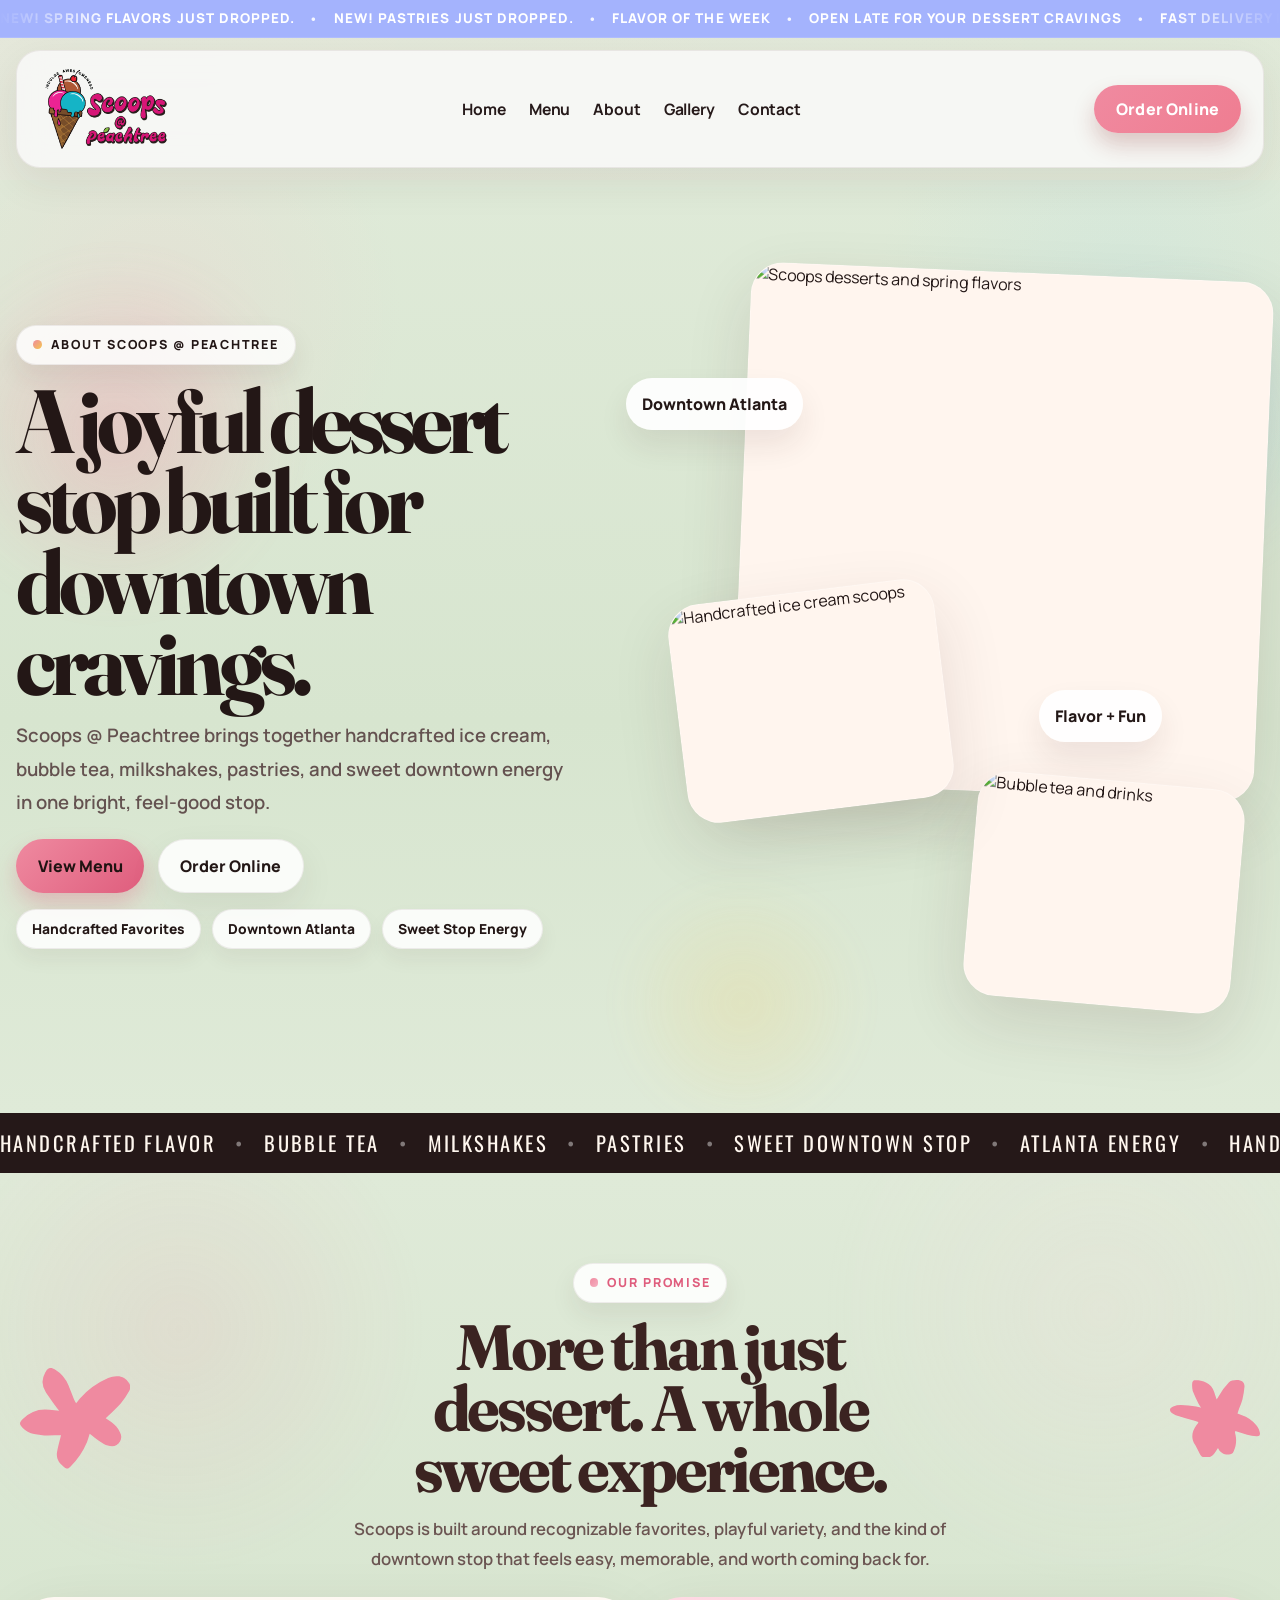
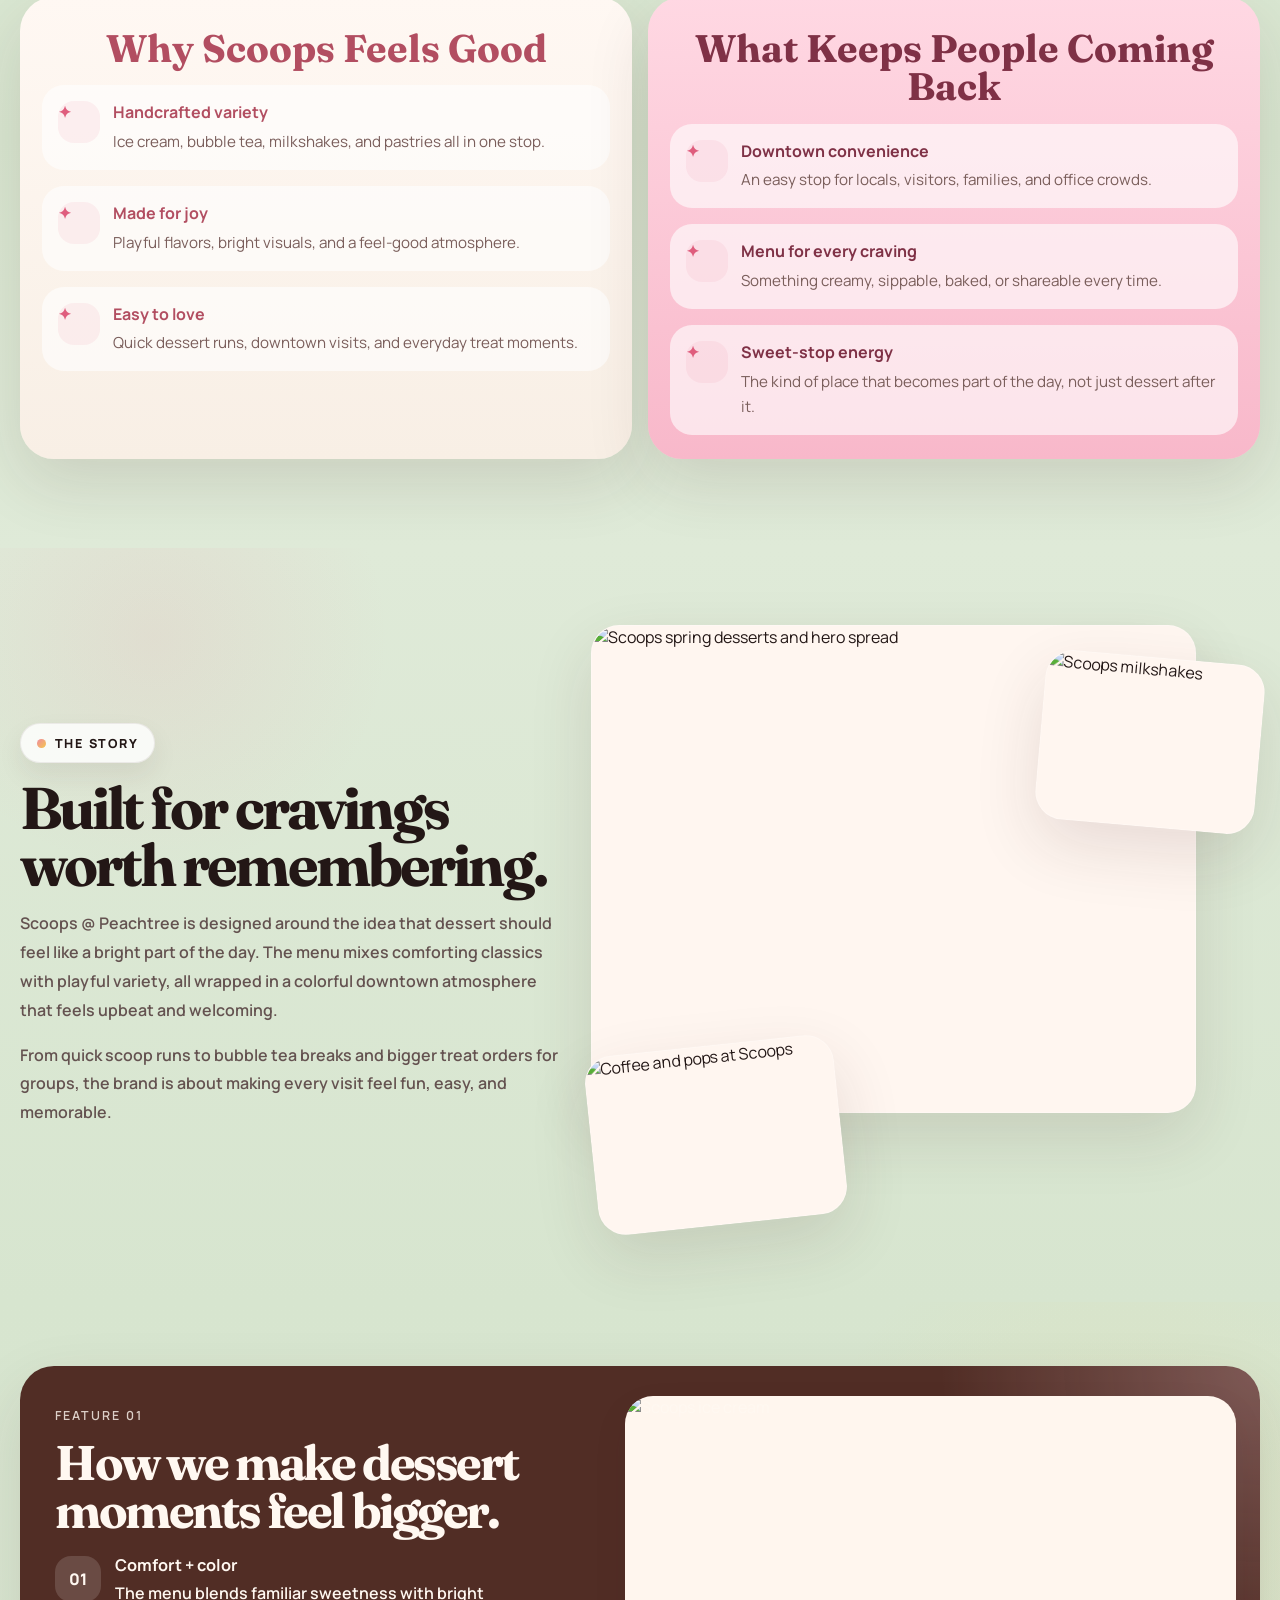
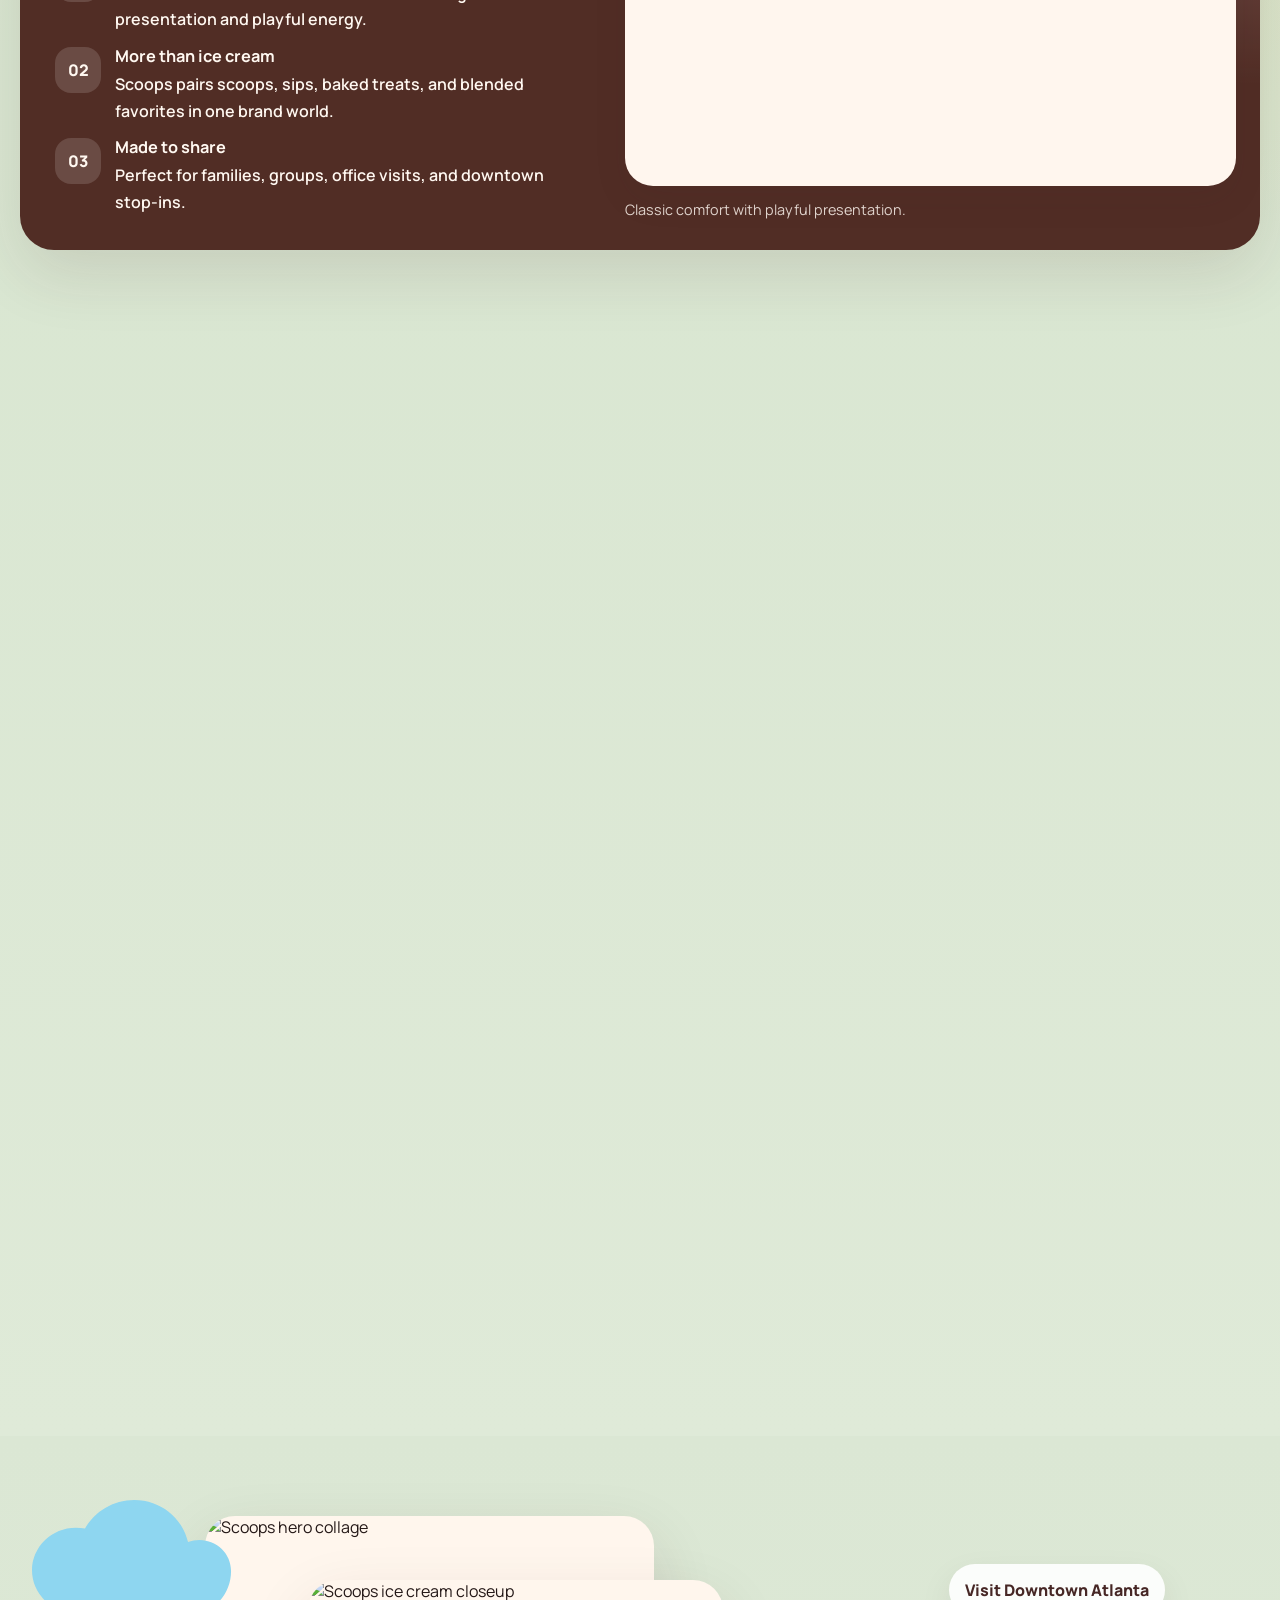
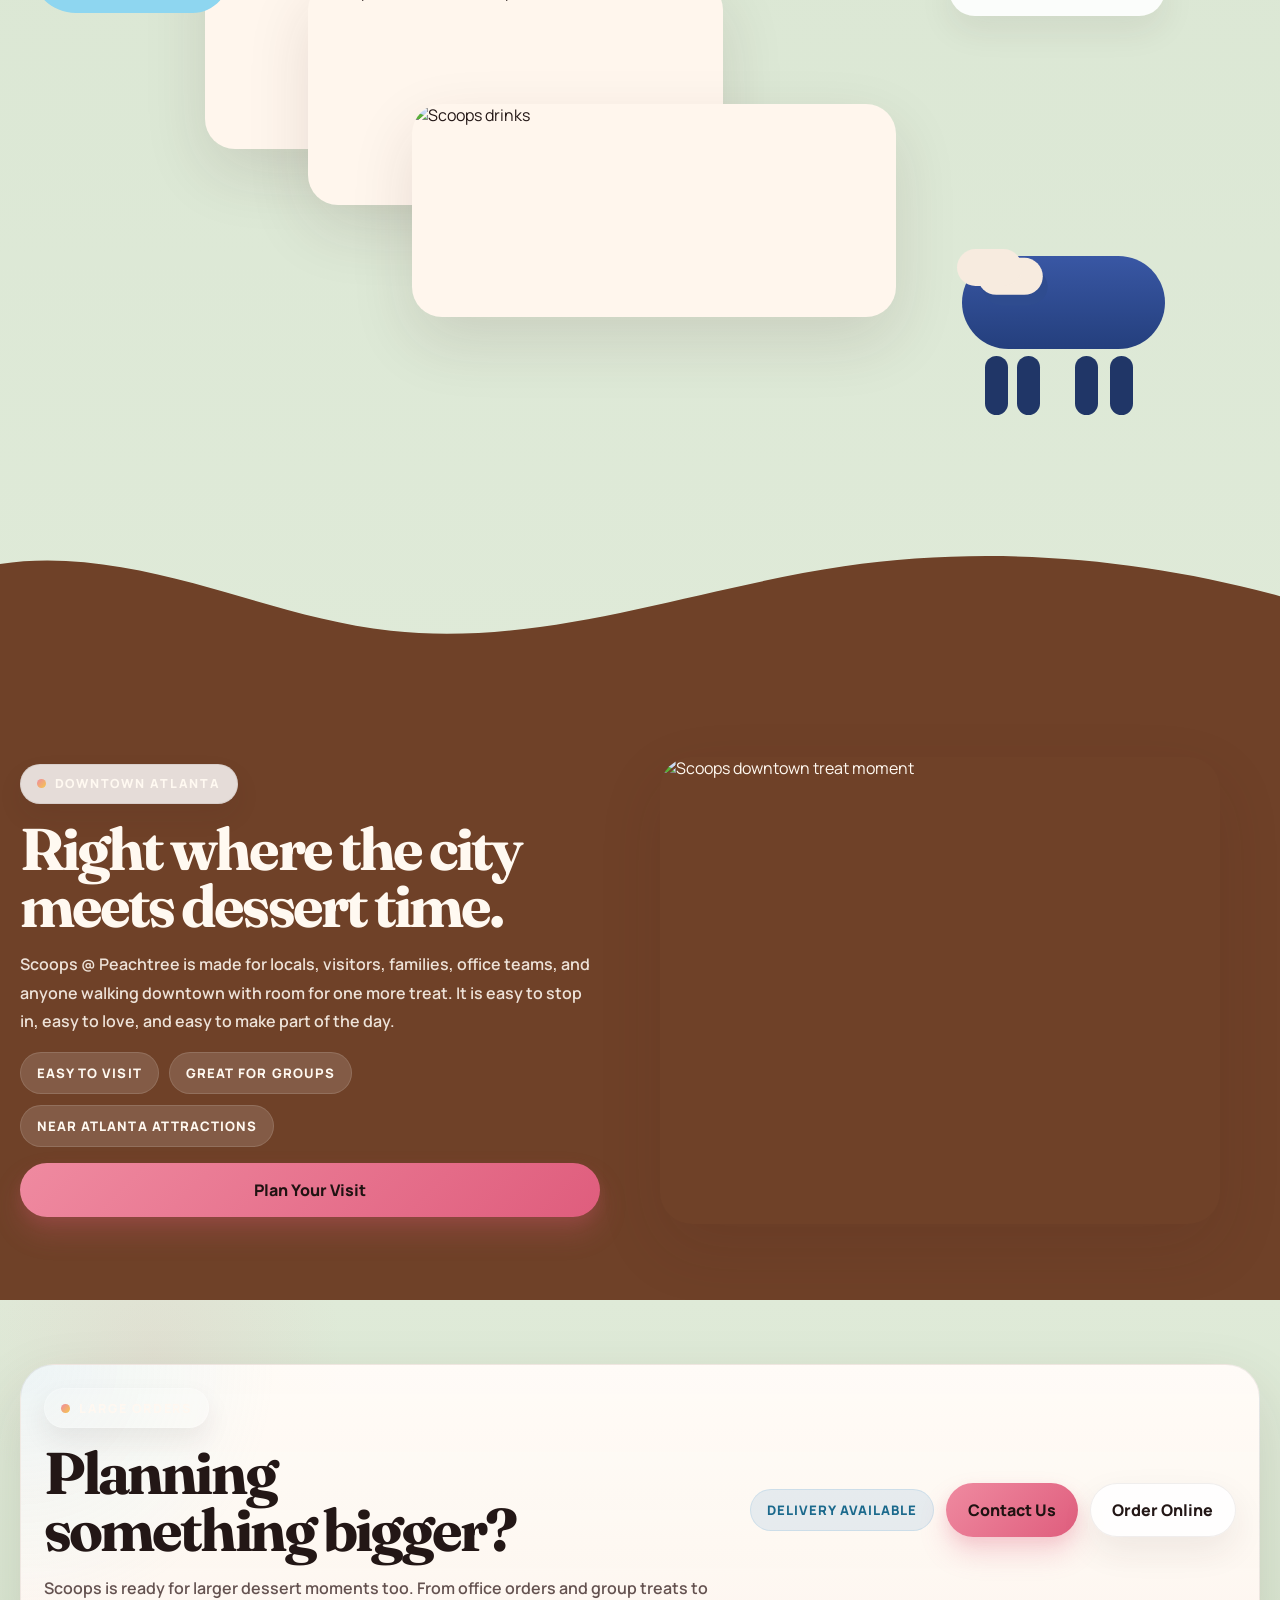
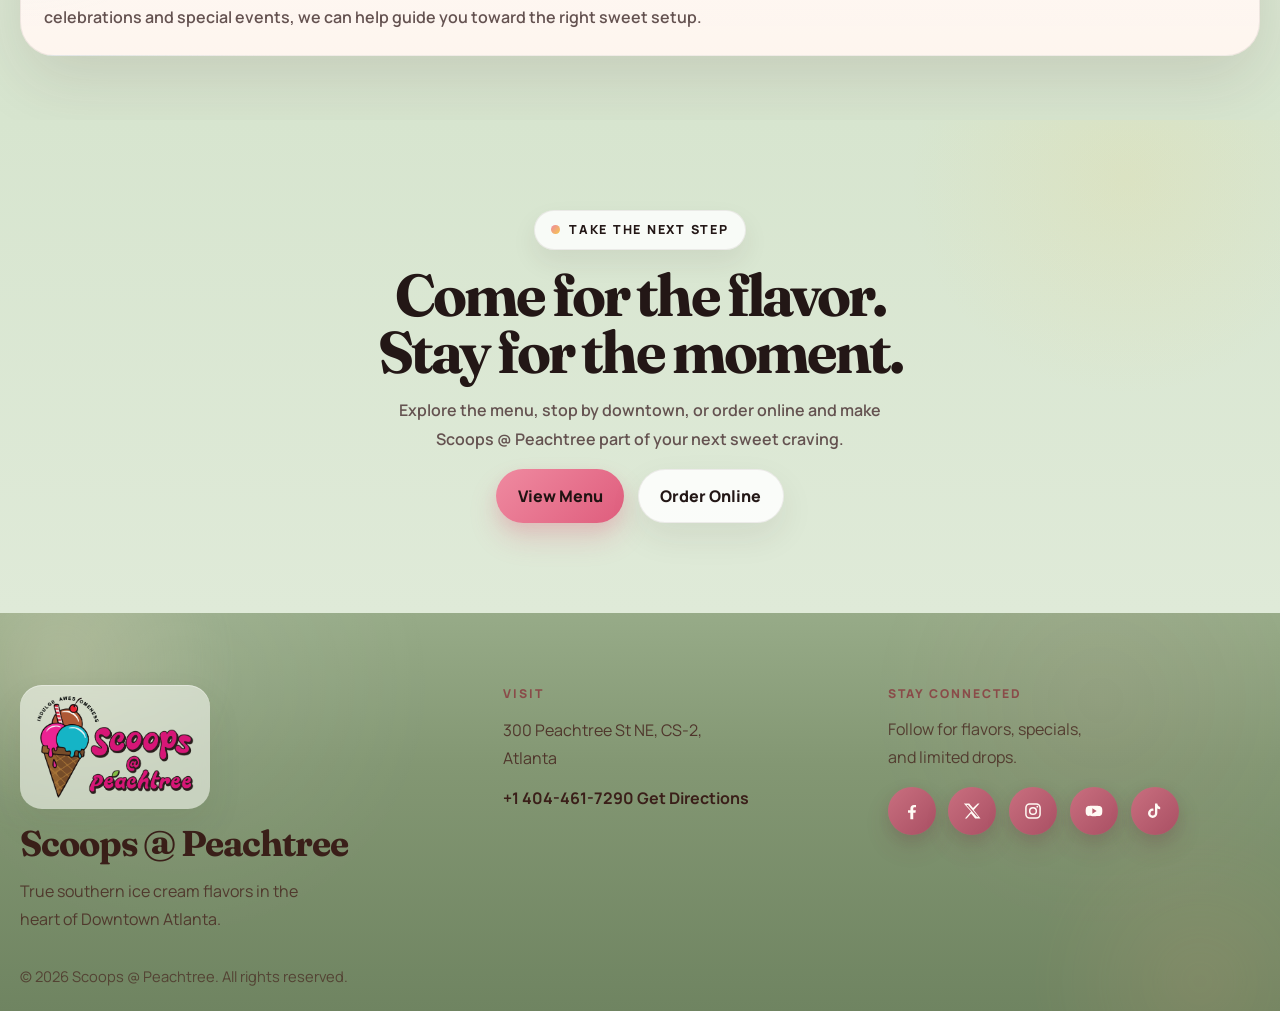
==== commit 7ab1cd15: "updated the logo path" ====
--- a/about.html
+++ b/about.html
@@ -55,7 +55,7 @@
       <div class="site-header__inner">
         <a href="./index.html" class="site-logo" aria-label="Scoops at Peachtree home">
           <img
-            src="https://scoopsatpeachtree.com/wp-content/uploads/2025/05/scoops_logo.png"
+            src="./assets/logo/logo.png"
             alt="Scoops at Peachtree"
           />
         </a>
@@ -573,7 +573,7 @@
             <div class="site-footer__brand">
               <a href="./index.html" class="site-footer__logo" aria-label="Scoops @ Peachtree home">
                 <img
-                  src="https://scoopsatpeachtree.com/wp-content/uploads/2025/05/scoops_logo.png"
+                  src="./assets/logo/logo.png"
                   alt="Scoops @ Peachtree"
                 />
               </a>
--- a/css/announcement-header.css
+++ b/css/announcement-header.css
@@ -11,8 +11,8 @@
   --cta-hover: #5f1313;
   --container: 1320px;
   --announcement-height: 38px;
-  --header-height: 94px;
-  --header-height-scrolled: 78px;
+  --header-height: 118px;
+  --header-height-scrolled: 96px;
   --radius-pill: 999px;
   --transition: 0.35s ease;
 }
@@ -27,13 +27,20 @@
   scroll-behavior: smooth;
 }
 
-body {
+/* body {
   margin: 0;
   font-family: "Manrope", sans-serif;
   color: var(--text-main);
   background:
     radial-gradient(circle at top left, rgba(255, 232, 232, 0.5), transparent 30%),
     linear-gradient(180deg, #fffdfb 0%, #fffaf7 46%, #fffdfb 100%);
+  overflow-x: hidden;
+} */
+ body {
+  margin: 0;
+  font-family: "Manrope", sans-serif;
+  color: var(--text-main);
+  background: #dfead8;
   overflow-x: hidden;
 }
 
@@ -197,7 +204,7 @@
 
 .site-logo img {
   width: auto;
-  height: 58px;
+  height: 82px;
   display: block;
   object-fit: contain;
   transition:
@@ -207,7 +214,7 @@
 }
 
 .site-header.is-condensed .site-logo img {
-  height: 50px;
+  height: 68px;
 }
 
 .site-nav {
@@ -279,13 +286,13 @@
   min-height: 48px;
   padding: 0 22px;
   color: #ffffff;
-  background: linear-gradient(135deg, #8d2323 0%, #6d1414 100%);
+  background: linear-gradient(135deg, #f08aa0 0%, #ef7d91 100%);
   box-shadow: 0 12px 22px rgba(127, 29, 29, 0.22);
 }
 
 .order-btn:hover {
   transform: translateY(-2px);
-  background: linear-gradient(135deg, #991b1b 0%, #5f1313 100%);
+  background: linear-gradient(135deg, #f08aa0 0%, #ef7d91 100%);
   box-shadow: 0 16px 26px rgba(127, 29, 29, 0.28);
 }
 
@@ -375,14 +382,14 @@
 
 .mobile-menu__nav a:hover {
   background: rgba(127, 29, 29, 0.06);
-  color: #7f1d1d;
+  color: #f08aa0 0%, #ef7d91 100%;
 }
 
 .mobile-order-btn {
   min-height: 50px;
   margin-top: 8px;
   color: #ffffff !important;
-  background: linear-gradient(135deg, #8d2323 0%, #6d1414 100%);
+  background: linear-gradient(135deg, #f08aa0 0%, #ef7d91 100%);
 }
 
 /* =========================
@@ -413,8 +420,8 @@
 
 @media (max-width: 980px) {
   :root {
-    --header-height: 82px;
-    --header-height-scrolled: 74px;
+    --header-height: 96px;
+    --header-height-scrolled: 84px;
   }
 
   .site-header__inner {
@@ -437,7 +444,7 @@
   }
 
   .site-logo img {
-    height: 52px;
+    height: 64px;
   }
 
   .site-header.is-condensed .site-logo img {
@@ -462,7 +469,7 @@
   .site-header__inner {
     width: min(calc(100% - 20px), var(--container));
     margin-top: 8px;
-    padding: 0 12px 0 14px;
+    padding: 0 18px 0 20px;
     border-radius: 20px;
   }
 
@@ -471,11 +478,11 @@
   }
 
   .site-logo img {
-    height: 46px;
+    height: 64px;
   }
 
   .site-header.is-condensed .site-logo img {
-    height: 42px;
+    height: 56px;
   }
 
   .order-btn {
--- a/css/about-page.css
+++ b/css/about-page.css
@@ -26,8 +26,8 @@
   font-family: "Manrope", sans-serif;
   color: var(--about-ink);
   background:
-    radial-gradient(circle at top left, rgba(255, 220, 227, 0.36), transparent 24%),
-    linear-gradient(180deg, #fffdfa 0%, #fff7f1 40%, #fffdfa 100%);
+    radial-gradient(circle at top left, rgba(255, 220, 227, 0.18), transparent 24%),
+    linear-gradient(180deg, #dfead8 0%, #d7e5cf 40%, #dfead8 100%);
   overflow-x: hidden;
 }
 
@@ -123,9 +123,9 @@
   overflow: hidden;
   padding: clamp(4rem, 6vw, 6rem) 1rem clamp(4rem, 8vw, 6rem);
   background:
-    radial-gradient(circle at 12% 14%, rgba(255, 187, 201, 0.3), transparent 18%),
-    radial-gradient(circle at 88% 12%, rgba(142, 214, 240, 0.2), transparent 18%),
-    linear-gradient(180deg, #fffaf7 0%, #fff3ec 58%, #fffaf7 100%);
+    radial-gradient(circle at 12% 14%, rgba(255, 187, 201, 0.18), transparent 18%),
+    radial-gradient(circle at 88% 12%, rgba(142, 214, 240, 0.12), transparent 18%),
+    linear-gradient(180deg, #dfead8 0%, #d7e5cf 58%, #dfead8 100%);
 }
 
 .about-hero-v2__backdrop {
@@ -365,14 +365,16 @@
 
 /* promise */
 
+/* promise */
+
 .about-promise {
   padding: clamp(4rem, 7vw, 5.8rem) 1rem;
   background:
-    radial-gradient(circle at 88% 12%, rgba(142, 214, 240, 0.16), transparent 18%),
-    linear-gradient(180deg, #195391 0%, #0f447d 100%);
-  color: #fff8f0;
-}
-
+    radial-gradient(circle at 14% 16%, rgba(239, 138, 160, 0.12), transparent 18%),
+    radial-gradient(circle at 86% 14%, rgba(255, 214, 224, 0.14), transparent 20%),
+    linear-gradient(180deg, #dfead8 0%, #d7e5cf 58%, #dfead8 100%);
+  color: var(--about-ink);
+}
 .about-promise__header,
 .about-promise__grid {
   width: min(1240px, 100%);
@@ -398,11 +400,25 @@
   animation-delay: 0.6s;
 }
 
+.about-promise__vector path {
+  fill: var(--about-pink);
+}
+
 .about-promise__title {
   text-align: center;
   display: grid;
   justify-items: center;
   gap: 0.9rem;
+}
+
+.about-promise .about-pill--cream {
+  background: rgba(255, 255, 255, 0.88);
+  color: var(--about-pink-deep);
+  border-color: rgba(70, 39, 37, 0.08);
+}
+
+.about-promise .about-pill--cream .about-pill__dot {
+  background: linear-gradient(135deg, var(--about-pink) 0%, #f6b2c2 100%);
 }
 
 .about-promise__title h2 {
@@ -412,6 +428,7 @@
   font-size: clamp(2.6rem, 5vw, 5rem);
   line-height: 0.95;
   letter-spacing: -0.05em;
+  color: #3b2321;
 }
 
 .about-promise__title p:last-child {
@@ -419,7 +436,7 @@
   margin: 0;
   font-size: 1.05rem;
   line-height: 1.8;
-  color: rgba(255, 248, 240, 0.82);
+  color: #6b5552;
   font-weight: 600;
 }
 
@@ -437,12 +454,12 @@
 
 .promise-card--light {
   background: linear-gradient(180deg, #fff8f3 0%, #f8efe5 100%);
-  color: var(--about-blue-deep);
+  color: #b24e61;
 }
 
 .promise-card--blue {
-  background: linear-gradient(180deg, #95d5f2 0%, #76bfe6 100%);
-  color: #17335a;
+  background: linear-gradient(180deg, #ffd8e3 0%, #f8b8ca 100%);
+  color: #7f3146;
 }
 
 .promise-card h3 {
@@ -468,7 +485,7 @@
   align-items: flex-start;
   padding: 1rem;
   border-radius: 22px;
-  background: rgba(255, 255, 255, 0.55);
+  background: rgba(255, 255, 255, 0.62);
 }
 
 .promise-icon {
@@ -478,7 +495,8 @@
   display: inline-flex;
   align-items: center;
   justify-content: center;
-  background: rgba(23, 51, 90, 0.08);
+  background: rgba(239, 138, 160, 0.12);
+  color: var(--about-pink-deep);
   font-weight: 900;
   flex-shrink: 0;
 }
@@ -496,6 +514,7 @@
   margin-top: 0.35rem;
   font-size: 0.95rem;
   line-height: 1.65;
+  color: #7a5e5b;
 }
 
 /* story */
@@ -503,8 +522,8 @@
 .about-story-v2 {
   padding: clamp(4rem, 6vw, 5.6rem) 1rem;
   background:
-    radial-gradient(circle at 12% 12%, rgba(239, 138, 160, 0.16), transparent 18%),
-    linear-gradient(180deg, #fffaf7 0%, #f4eee8 100%);
+    radial-gradient(circle at 12% 12%, rgba(239, 138, 160, 0.12), transparent 18%),
+    linear-gradient(180deg, #dfead8 0%, #d7e5cf 100%);
 }
 
 .about-story-v2__inner {
@@ -590,8 +609,8 @@
 .about-features {
   padding: clamp(3rem, 5vw, 4rem) 1rem clamp(4rem, 7vw, 6rem);
   background:
-    radial-gradient(circle at 88% 14%, rgba(245, 200, 77, 0.18), transparent 18%),
-    linear-gradient(180deg, #f4eee8 0%, #fffaf7 100%);
+    radial-gradient(circle at 88% 14%, rgba(245, 200, 77, 0.1), transparent 18%),
+    linear-gradient(180deg, #d7e5cf 0%, #dfead8 100%);
 }
 
 .feature-card + .feature-card {
@@ -760,7 +779,7 @@
 .about-scene {
   position: relative;
   overflow: hidden;
-  background: linear-gradient(180deg, #f7f1ea 0%, #fffaf7 100%);
+  background: linear-gradient(180deg, #dbe7d4 0%, #dfead8 100%);
 }
 
 .about-scene__inner {
@@ -1003,8 +1022,8 @@
 .about-large-orders-v2 {
   padding: clamp(3.5rem, 5vw, 5rem) 1rem;
   background:
-    radial-gradient(circle at 12% 12%, rgba(239, 138, 160, 0.15), transparent 16%),
-    linear-gradient(180deg, #fffaf7 0%, #f5efe9 100%);
+    radial-gradient(circle at 12% 12%, rgba(239, 138, 160, 0.1), transparent 16%),
+    linear-gradient(180deg, #dfead8 0%, #d7e5cf 100%);
 }
 
 .about-large-orders-v2__inner {
@@ -1047,8 +1066,8 @@
 .about-final-cta-v2 {
   padding: clamp(4rem, 7vw, 5.6rem) 1rem clamp(4.5rem, 7vw, 6rem);
   background:
-    radial-gradient(circle at 88% 12%, rgba(245, 200, 77, 0.16), transparent 18%),
-    linear-gradient(180deg, #f5efe9 0%, #fffaf7 100%);
+    radial-gradient(circle at 88% 12%, rgba(245, 200, 77, 0.1), transparent 18%),
+    linear-gradient(180deg, #d7e5cf 0%, #dfead8 100%);
 }
 
 .about-final-cta-v2__inner {
--- a/css/footer.css
+++ b/css/footer.css
@@ -2,12 +2,13 @@
   position: relative;
   padding: 4.5rem 1rem 1.4rem;
   background:
-    radial-gradient(circle at 14% 18%, rgba(255, 208, 154, 0.18), transparent 22%),
-    radial-gradient(circle at 86% 22%, rgba(232, 140, 162, 0.14), transparent 20%),
-    linear-gradient(180deg, #e7c9aa 0%, #d8ae86 36%, #c18d67 100%);
-  color: #3e241d;
+    radial-gradient(circle at 14% 18%, rgba(255, 255, 255, 0.07), transparent 22%),
+    radial-gradient(circle at 86% 22%, rgba(232, 140, 162, 0.06), transparent 20%),
+    linear-gradient(180deg, #97ab88 0%, #839773 38%, #6f8461 100%);
+  color: #1e271c;
   overflow: hidden;
 }
+
 
 .site-footer__glow {
   position: absolute;
@@ -68,10 +69,10 @@
   max-width: 190px;
   padding: 0.6rem 0.9rem;
   border-radius: 22px;
-  background: rgba(255, 248, 239, 0.55);
+  background: rgba(245, 248, 240, 0.6);
   backdrop-filter: blur(6px);
   box-shadow:
-    0 16px 36px rgba(109, 63, 36, 0.08),
+    0 16px 36px rgba(60, 72, 56, 0.08),
     inset 0 1px 0 rgba(255, 255, 255, 0.35);
 }
 
@@ -175,9 +176,16 @@
   height: 20px;
 }
 
-.site-footer__bottom {
-  padding-top: 1.3rem;
-  border-top: 1px solid rgba(103, 59, 47, 0.14);
+.site-footer__logo {
+  display: inline-flex;
+  max-width: 190px;
+  padding: 0.6rem 0.9rem;
+  border-radius: 22px;
+  background: rgba(245, 248, 240, 0.6);
+  backdrop-filter: blur(6px);
+  box-shadow:
+    0 16px 36px rgba(60, 72, 56, 0.08),
+    inset 0 1px 0 rgba(255, 255, 255, 0.35);
 }
 
 .site-footer__bottom p {
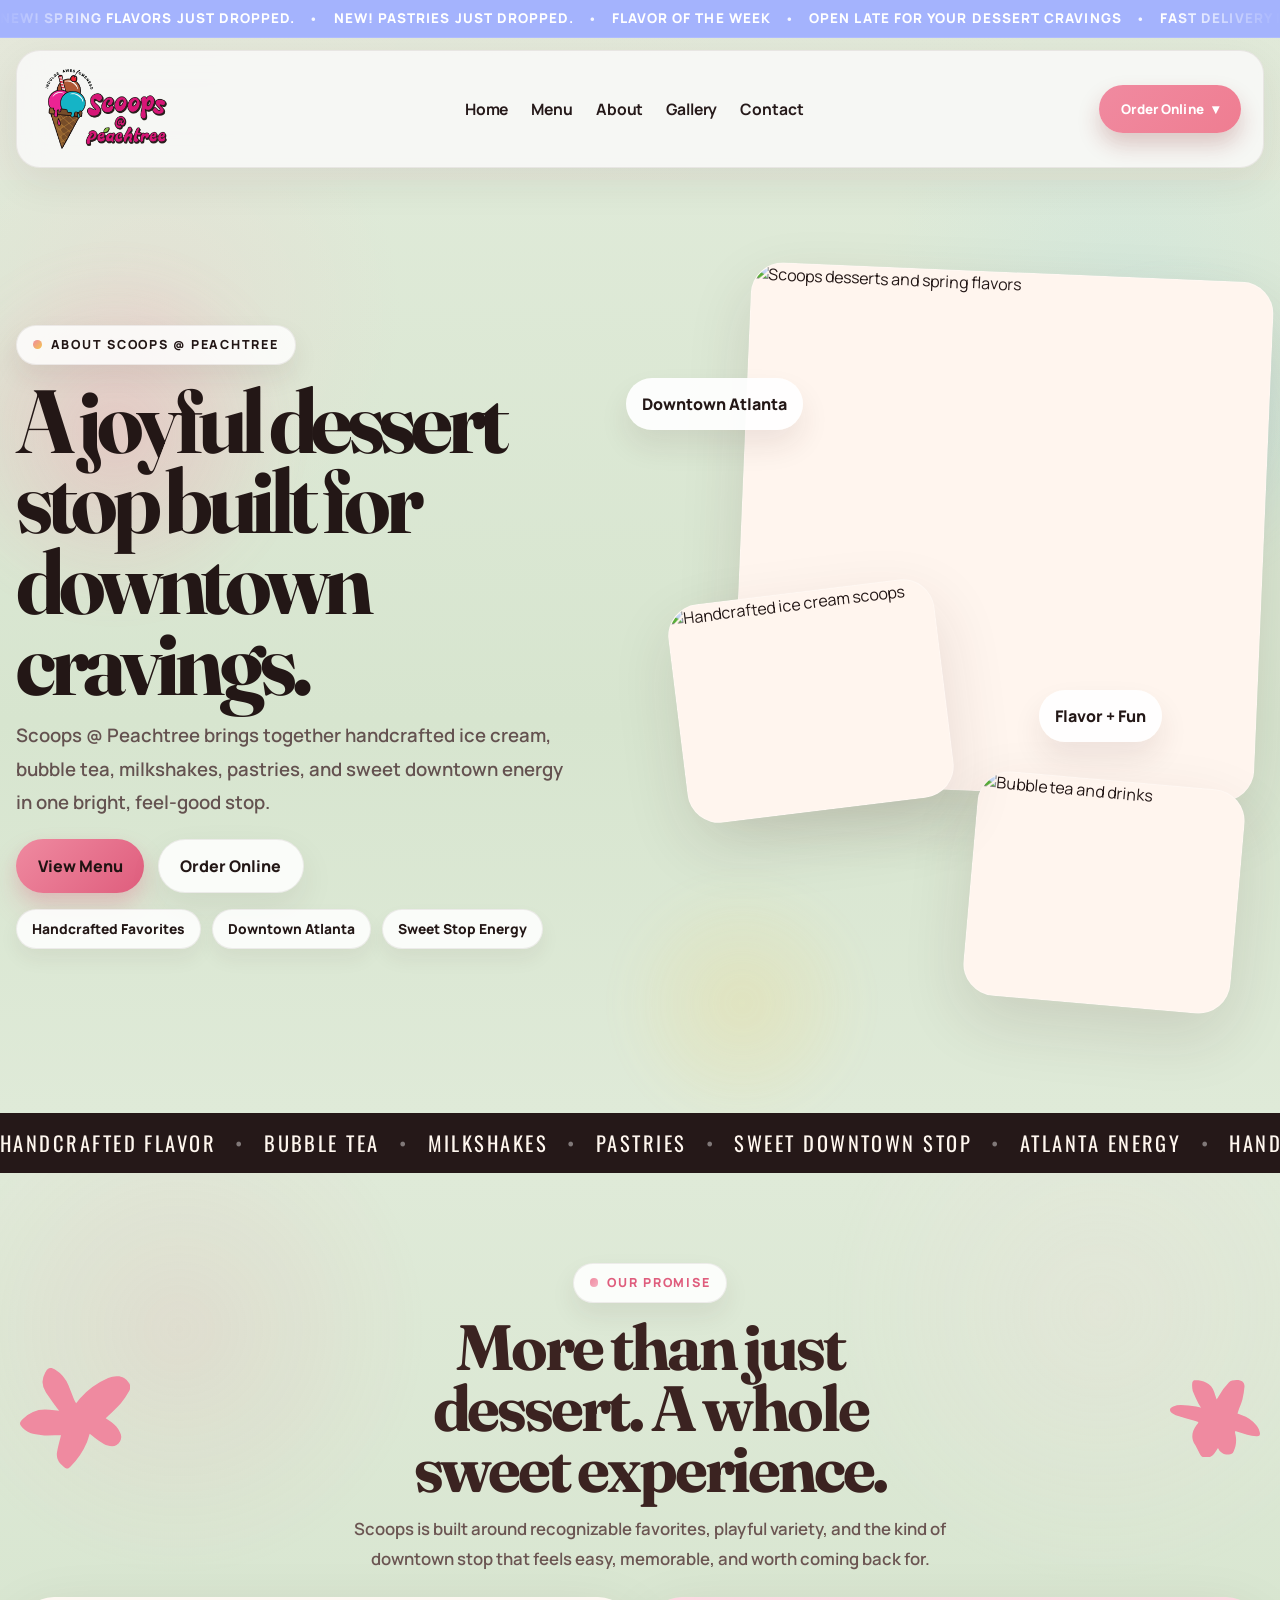
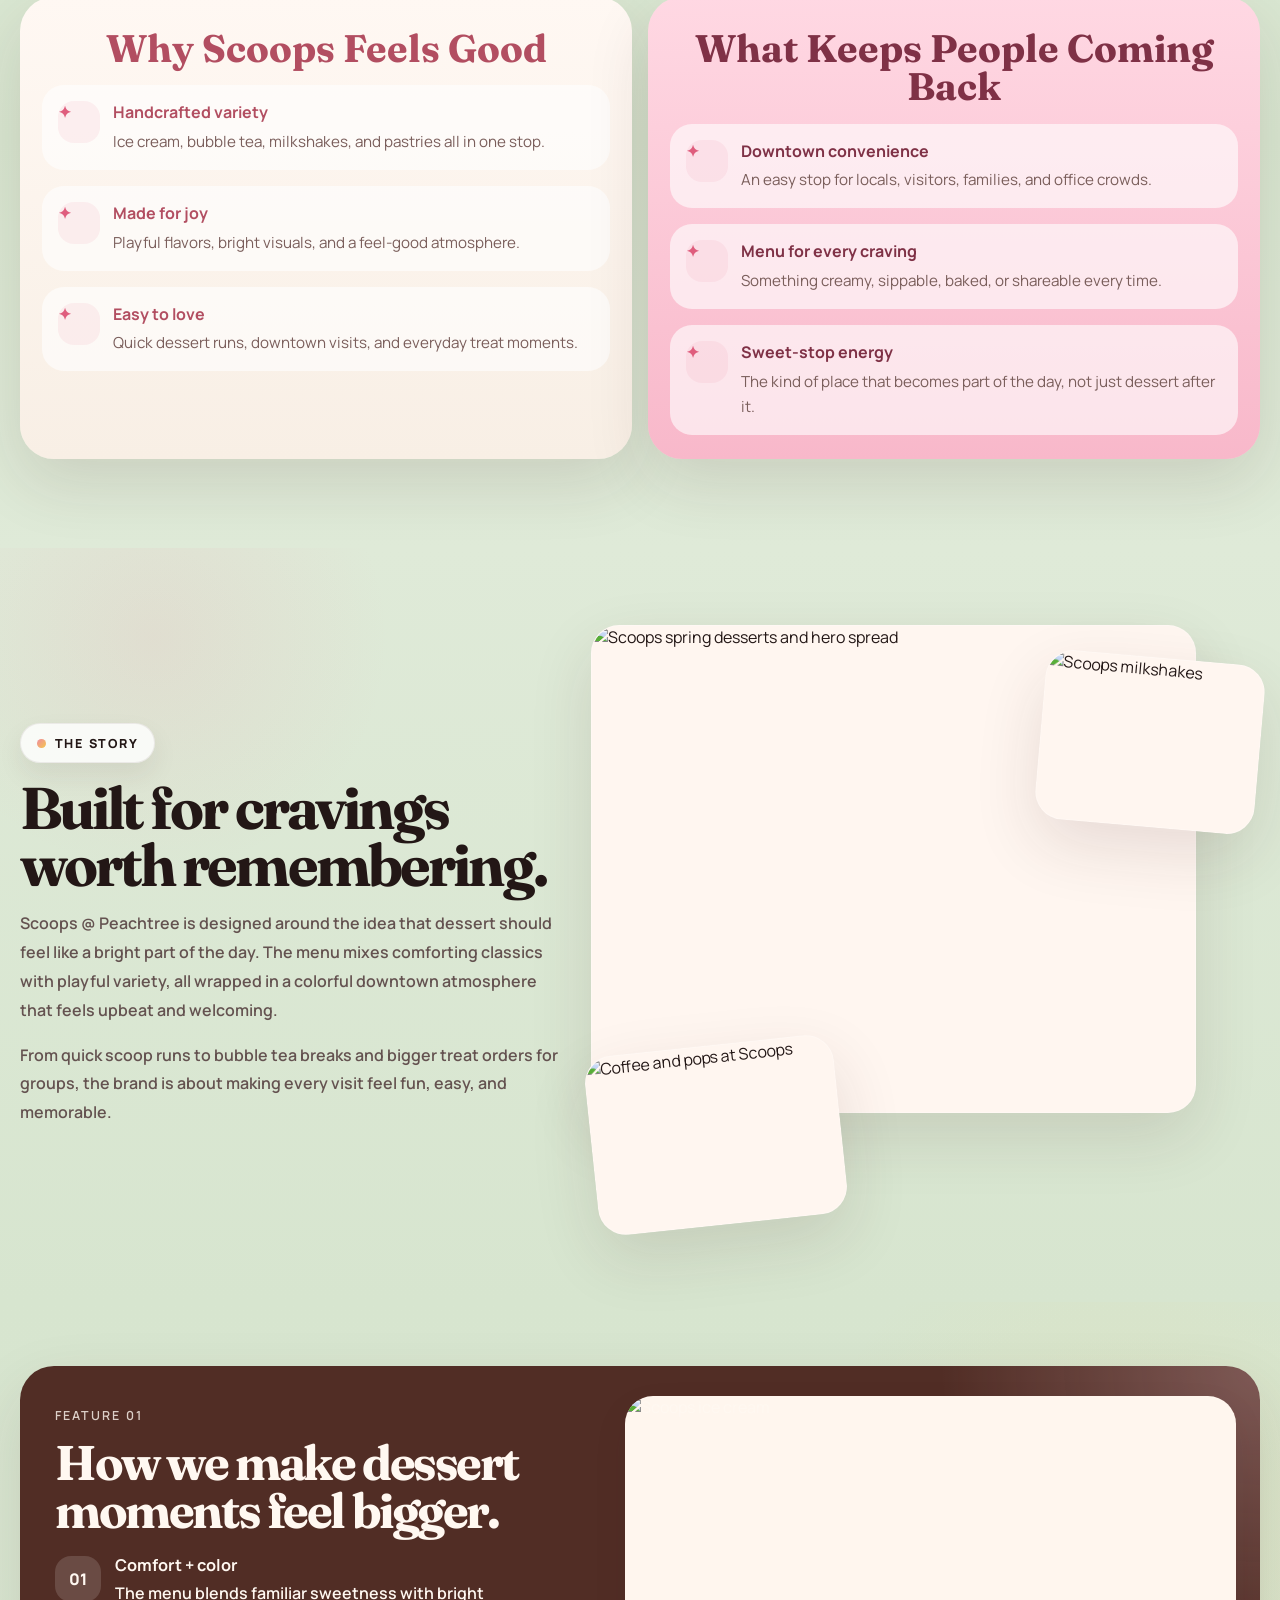
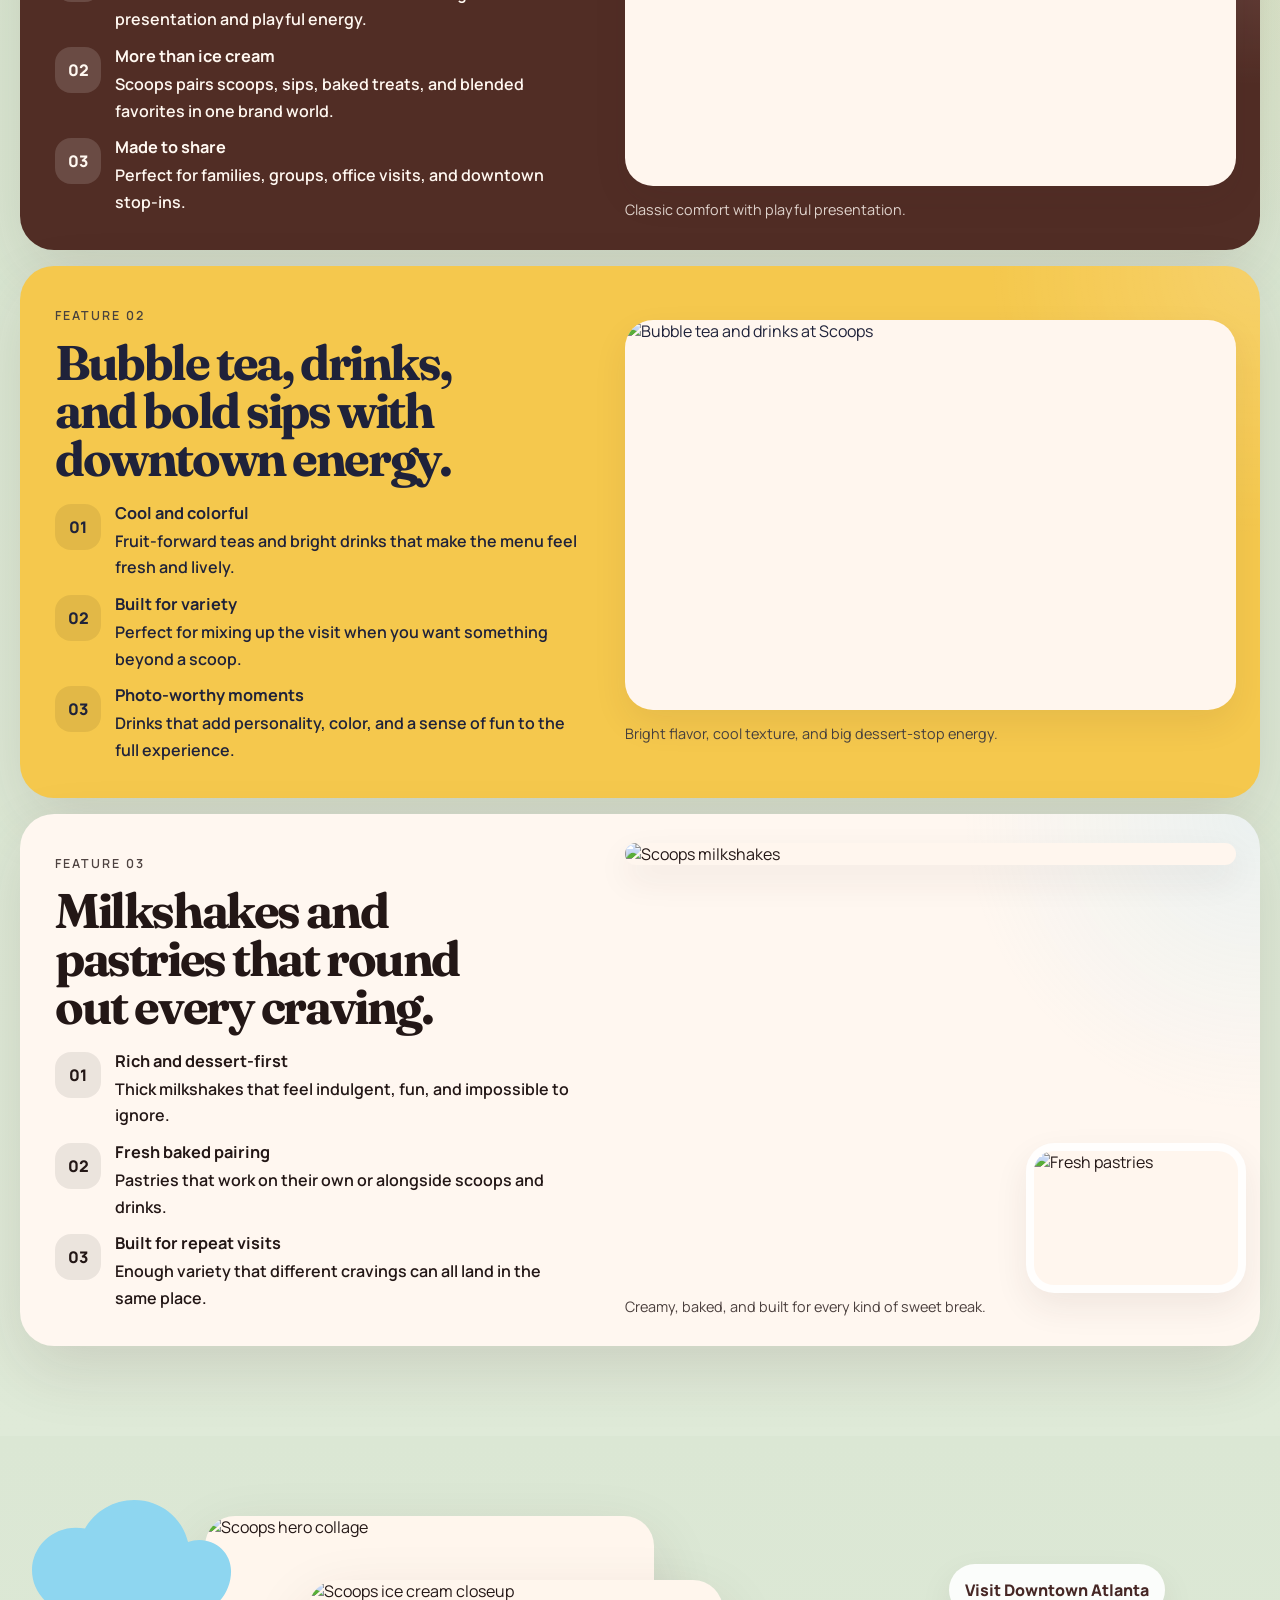
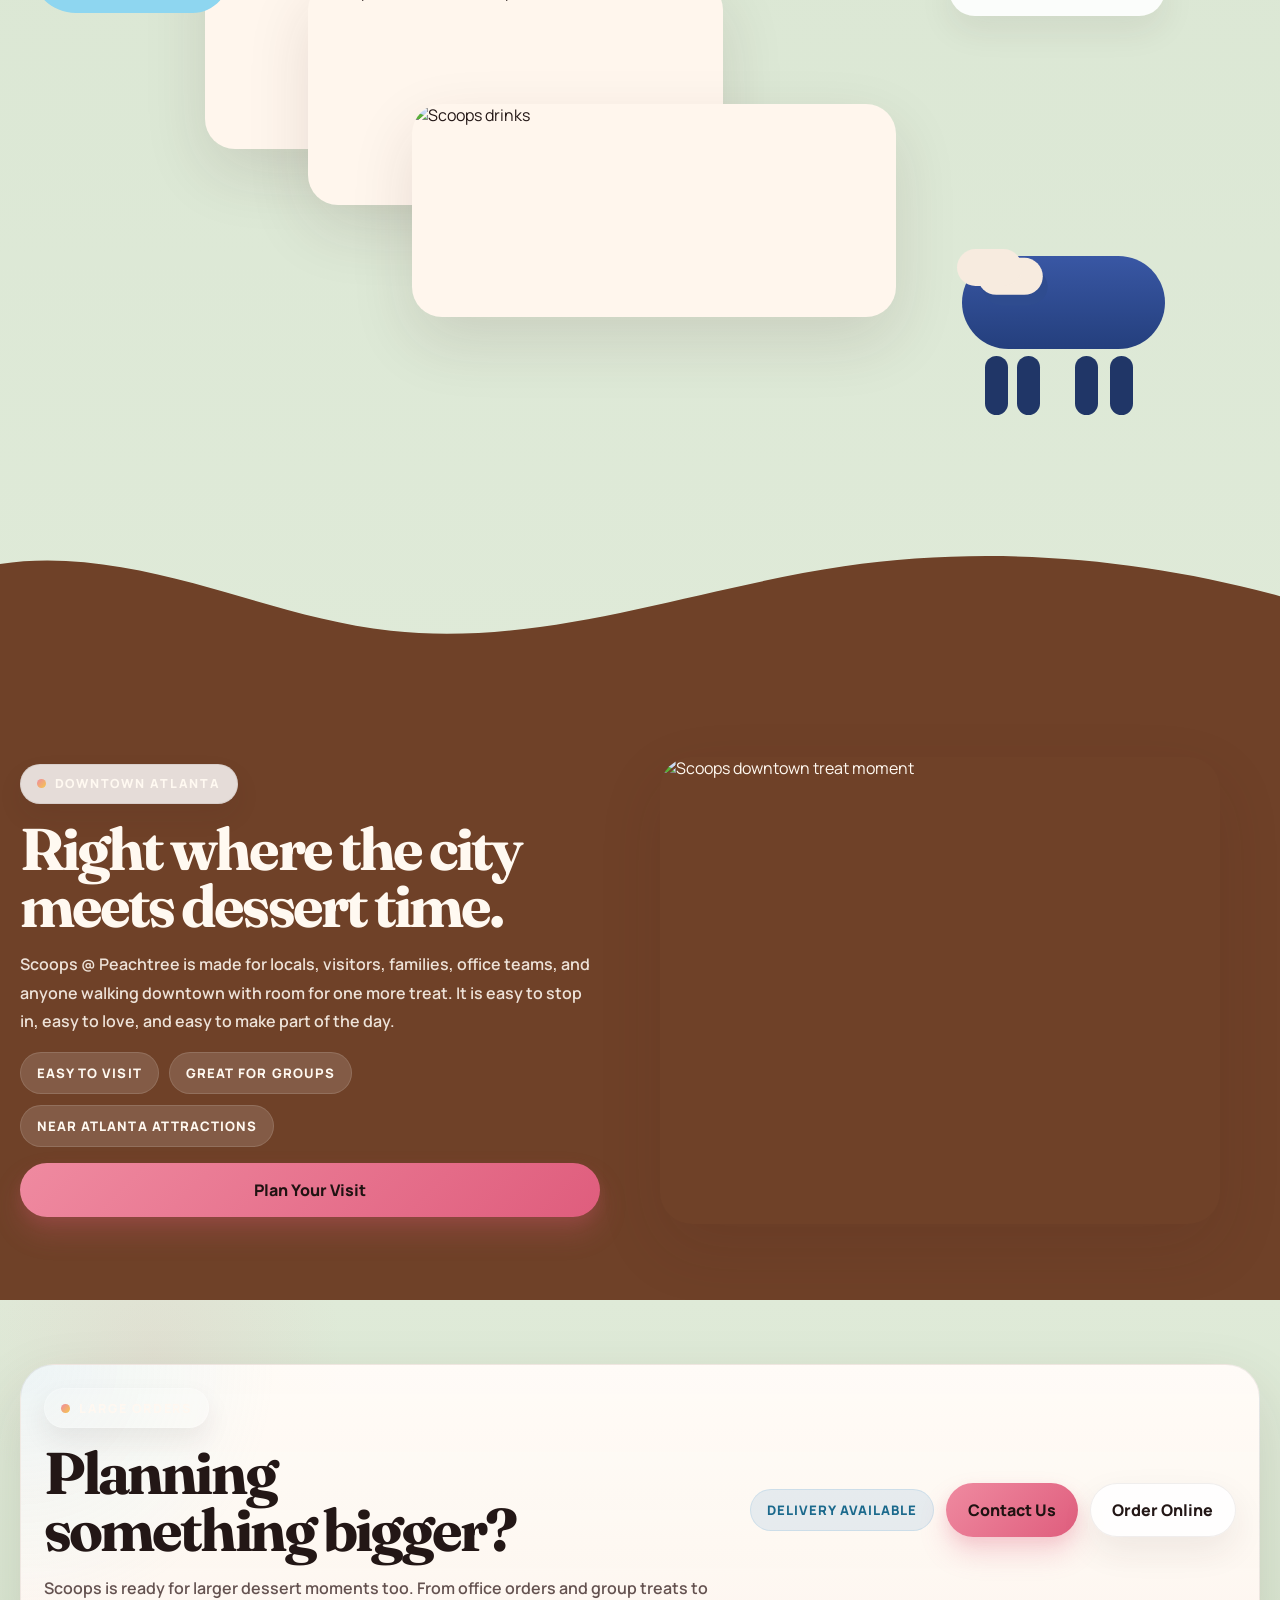
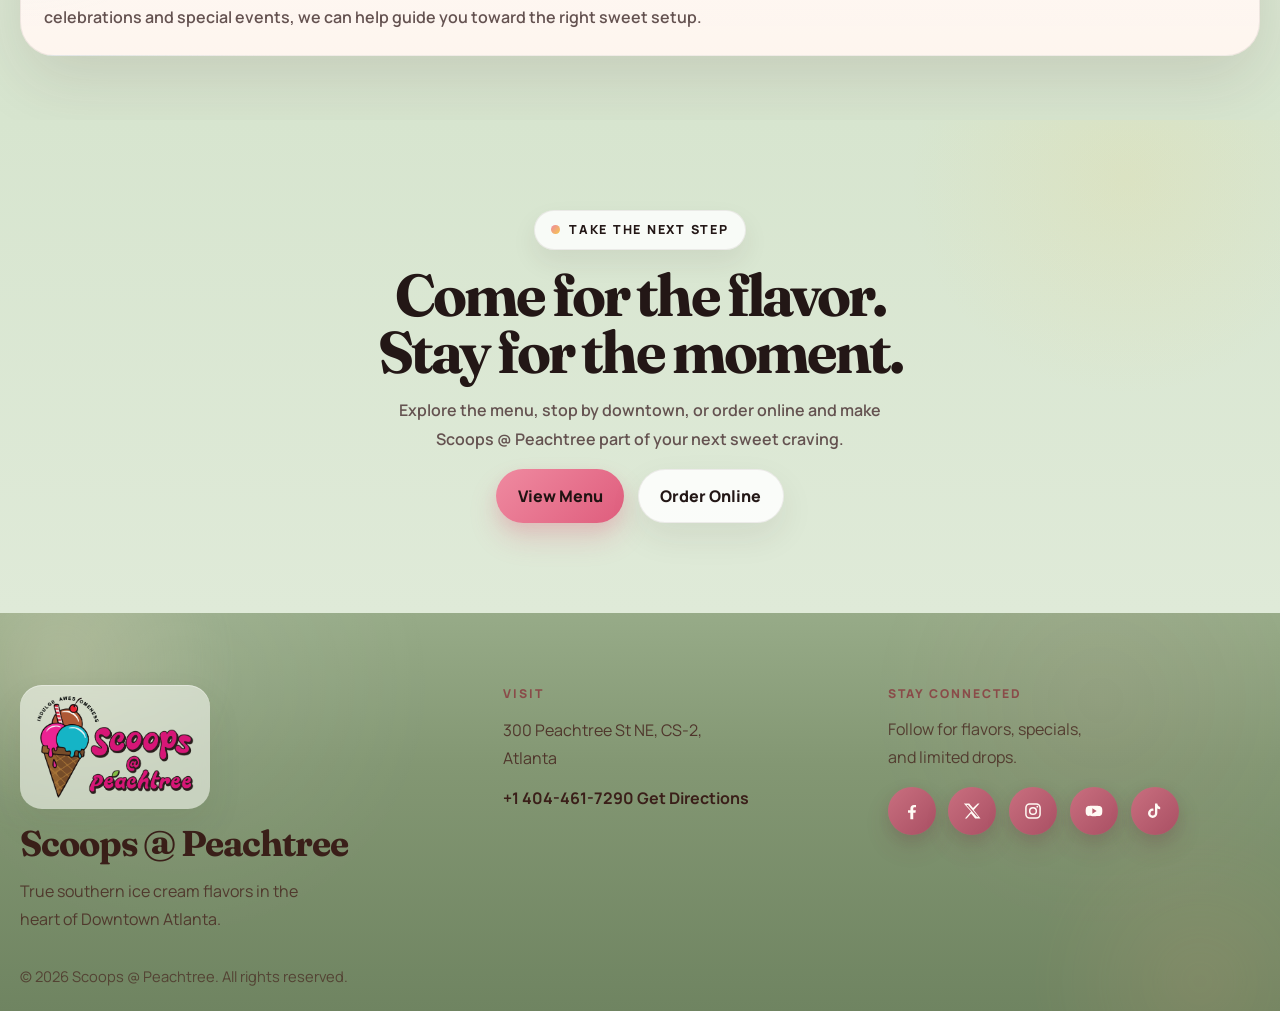
==== commit 954306cf: "updated the website with new images and features" ====
--- a/about.html
+++ b/about.html
@@ -51,6 +51,7 @@
       </div>
     </a>
 
+    <!-- Header -->
     <header class="site-header" id="siteHeader">
       <div class="site-header__inner">
         <a href="./index.html" class="site-logo" aria-label="Scoops at Peachtree home">
@@ -63,13 +64,61 @@
         <nav class="site-nav" aria-label="Primary navigation">
           <a href="./index.html">Home</a>
           <a href="./menu.html">Menu</a>
-          <a href="./about.html" aria-current="page">About</a>
+          <a href="./about.html">About</a>
           <a href="./gallery.html">Gallery</a>
           <a href="./contact.html">Contact</a>
         </nav>
 
         <div class="site-header__actions">
-          <a href="./order.html" class="order-btn">Order Online</a>
+          <div class="order-dropdown">
+            <button
+              class="order-btn order-dropdown__toggle"
+              id="orderDropdownToggle"
+              type="button"
+              aria-expanded="false"
+              aria-controls="orderDropdownMenu"
+            >
+              <span>Order Online</span>
+              <span class="order-dropdown__icon" aria-hidden="true">▾</span>
+            </button>
+
+            <div
+              class="order-dropdown__menu"
+              id="orderDropdownMenu"
+              role="menu"
+              aria-labelledby="orderDropdownToggle"
+            >
+              <a
+                href="https://www.doordash.com/store/scoops-@-peachtree-atlanta-37848883/102619750/?srsltid=AfmBOopWC3pFAUiFpz06vebUOqA6ONpNEwSDxGyI-1xGWV3KAdnwGKV1"
+                target="_blank"
+                rel="noopener noreferrer"
+                class="order-dropdown__item"
+                role="menuitem"
+              >
+                DoorDash
+              </a>
+
+              <a
+                href="https://www.grubhub.com/restaurant/scoopspeachtree-300-peachtree-street-northeast--cs2-atlanta/12946424"
+                target="_blank"
+                rel="noopener noreferrer"
+                class="order-dropdown__item"
+                role="menuitem"
+              >
+                Grubhub
+              </a>
+
+              <a
+                href="https://www.ubereats.com/"
+                target="_blank"
+                rel="noopener noreferrer"
+                class="order-dropdown__item"
+                role="menuitem"
+              >
+                Uber Eats
+              </a>
+            </div>
+          </div>
 
           <button
             class="menu-toggle"
@@ -86,14 +135,59 @@
         </div>
       </div>
 
+      <!-- Mobile Menu -->
       <div class="mobile-menu" id="mobileMenu">
         <nav class="mobile-menu__nav" aria-label="Mobile navigation">
           <a href="./index.html">Home</a>
           <a href="./menu.html">Menu</a>
-          <a href="./about.html" aria-current="page">About</a>
+          <a href="./about.html">About</a>
           <a href="./gallery.html">Gallery</a>
           <a href="./contact.html">Contact</a>
-          <a href="./order.html" class="mobile-order-btn">Order Online</a>
+
+          <div class="mobile-order-dropdown">
+            <button
+              class="mobile-order-btn mobile-order-dropdown__toggle"
+              id="mobileOrderDropdownToggle"
+              type="button"
+              aria-expanded="false"
+              aria-controls="mobileOrderDropdownMenu"
+            >
+              <span>Order Online</span>
+              <span class="order-dropdown__icon" aria-hidden="true">▾</span>
+            </button>
+
+            <div
+              class="mobile-order-dropdown__menu"
+              id="mobileOrderDropdownMenu"
+            >
+              <a
+                href="https://www.doordash.com/store/scoops-@-peachtree-atlanta-37848883/102619750/?srsltid=AfmBOopWC3pFAUiFpz06vebUOqA6ONpNEwSDxGyI-1xGWV3KAdnwGKV1"
+                target="_blank"
+                rel="noopener noreferrer"
+                class="mobile-order-dropdown__item"
+              >
+                DoorDash
+              </a>
+
+              <a
+                href="https://www.grubhub.com/restaurant/scoopspeachtree-300-peachtree-street-northeast--cs2-atlanta/12946424"
+                target="_blank"
+                rel="noopener noreferrer"
+                class="mobile-order-dropdown__item"
+              >
+                Grubhub
+              </a>
+
+              <a
+                href="https://www.ubereats.com/"
+                target="_blank"
+                rel="noopener noreferrer"
+                class="mobile-order-dropdown__item"
+              >
+                Uber Eats
+              </a>
+            </div>
+          </div>
         </nav>
       </div>
     </header>
--- a/css/announcement-header.css
+++ b/css/announcement-header.css
@@ -1,6 +1,6 @@
 :root {
   --header-bg: #f9f9f7;
-  --announcement-bg: #A4B3FD;
+  --announcement-bg: #a4b3fd;
   --announcement-text: #ffffff;
   --text-main: #261a1a;
   --text-soft: #5d4d4d;
@@ -27,16 +27,7 @@
   scroll-behavior: smooth;
 }
 
-/* body {
-  margin: 0;
-  font-family: "Manrope", sans-serif;
-  color: var(--text-main);
-  background:
-    radial-gradient(circle at top left, rgba(255, 232, 232, 0.5), transparent 30%),
-    linear-gradient(180deg, #fffdfb 0%, #fffaf7 46%, #fffdfb 100%);
-  overflow-x: hidden;
-} */
- body {
+body {
   margin: 0;
   font-family: "Manrope", sans-serif;
   color: var(--text-main);
@@ -273,7 +264,9 @@
   justify-content: center;
   align-items: center;
   text-decoration: none;
+  border: 0;
   border-radius: var(--radius-pill);
+  font-family: inherit;
   font-weight: 800;
   letter-spacing: 0.01em;
   transition:
@@ -288,12 +281,97 @@
   color: #ffffff;
   background: linear-gradient(135deg, #f08aa0 0%, #ef7d91 100%);
   box-shadow: 0 12px 22px rgba(127, 29, 29, 0.22);
+  cursor: pointer;
 }
 
 .order-btn:hover {
   transform: translateY(-2px);
   background: linear-gradient(135deg, #f08aa0 0%, #ef7d91 100%);
   box-shadow: 0 16px 26px rgba(127, 29, 29, 0.28);
+}
+
+.order-btn:focus-visible,
+.mobile-order-btn:focus-visible,
+.order-dropdown__item:focus-visible,
+.mobile-order-dropdown__item:focus-visible {
+  outline: 2px solid rgba(127, 29, 29, 0.35);
+  outline-offset: 3px;
+}
+
+.order-dropdown {
+  position: relative;
+}
+
+.order-dropdown__toggle {
+  gap: 8px;
+}
+
+.order-dropdown__icon {
+  display: inline-flex;
+  align-items: center;
+  justify-content: center;
+  font-size: 0.86rem;
+  line-height: 1;
+  transition: transform 0.28s ease;
+}
+
+.order-dropdown.is-open .order-dropdown__icon,
+.mobile-order-dropdown.is-open .order-dropdown__icon {
+  transform: rotate(180deg);
+}
+
+.order-dropdown__menu {
+  position: absolute;
+  top: calc(100% + 12px);
+  right: 0;
+  min-width: 230px;
+  padding: 10px;
+  display: grid;
+  gap: 6px;
+  background: rgba(249, 249, 247, 0.96);
+  backdrop-filter: blur(16px);
+  -webkit-backdrop-filter: blur(16px);
+  border: 1px solid var(--border-soft);
+  border-radius: 20px;
+  box-shadow: 0 18px 38px rgba(60, 35, 35, 0.14);
+  opacity: 0;
+  visibility: hidden;
+  pointer-events: none;
+  transform: translateY(-8px);
+  transition:
+    opacity 0.24s ease,
+    visibility 0.24s ease,
+    transform 0.24s ease;
+  z-index: 1250;
+}
+
+.order-dropdown.is-open .order-dropdown__menu {
+  opacity: 1;
+  visibility: visible;
+  pointer-events: auto;
+  transform: translateY(0);
+}
+
+.order-dropdown__item {
+  display: flex;
+  align-items: center;
+  width: 100%;
+  min-height: 46px;
+  padding: 12px 14px;
+  border-radius: 14px;
+  text-decoration: none;
+  color: var(--text-main);
+  font-size: 0.95rem;
+  font-weight: 700;
+  transition:
+    background-color 0.22s ease,
+    color 0.22s ease,
+    transform 0.22s ease;
+}
+
+.order-dropdown__item:hover {
+  background: rgba(127, 29, 29, 0.06);
+  color: #7f1d1d;
 }
 
 .menu-toggle {
@@ -370,7 +448,7 @@
   padding: 14px;
 }
 
-.mobile-menu__nav a {
+.mobile-menu__nav > a {
   text-decoration: none;
   color: var(--text-main);
   font-size: 1rem;
@@ -380,16 +458,70 @@
   transition: background-color 0.25s ease, color 0.25s ease;
 }
 
-.mobile-menu__nav a:hover {
+.mobile-menu__nav > a:hover {
   background: rgba(127, 29, 29, 0.06);
-  color: #f08aa0 0%, #ef7d91 100%;
+  color: #7f1d1d;
+}
+
+.mobile-order-dropdown {
+  display: none;
+  flex-direction: column;
+  margin-top: 8px;
 }
 
 .mobile-order-btn {
+  width: 100%;
   min-height: 50px;
-  margin-top: 8px;
-  color: #ffffff !important;
+  padding: 0 18px;
+  color: #ffffff;
   background: linear-gradient(135deg, #f08aa0 0%, #ef7d91 100%);
+  cursor: pointer;
+  gap: 8px;
+}
+
+.mobile-order-dropdown__toggle {
+  justify-content: space-between;
+}
+
+.mobile-order-dropdown__menu {
+  display: grid;
+  gap: 6px;
+  max-height: 0;
+  overflow: hidden;
+  opacity: 0;
+  padding-top: 0;
+  transition:
+    max-height 0.28s ease,
+    opacity 0.22s ease,
+    padding-top 0.22s ease;
+}
+
+.mobile-order-dropdown.is-open .mobile-order-dropdown__menu {
+  max-height: 220px;
+  opacity: 1;
+  padding-top: 8px;
+}
+
+.mobile-order-dropdown__item {
+  display: flex;
+  align-items: center;
+  min-height: 44px;
+  padding: 12px 14px;
+  margin-left: 6px;
+  border-radius: 14px;
+  text-decoration: none;
+  color: var(--text-main);
+  font-size: 0.95rem;
+  font-weight: 700;
+  background: rgba(127, 29, 29, 0.05);
+  transition:
+    background-color 0.22s ease,
+    color 0.22s ease;
+}
+
+.mobile-order-dropdown__item:hover {
+  background: rgba(127, 29, 29, 0.1);
+  color: #7f1d1d;
 }
 
 /* =========================
@@ -437,10 +569,12 @@
     display: inline-flex;
   }
 
-  .order-btn {
-    min-height: 44px;
-    padding: 0 16px;
-    font-size: 0.92rem;
+  .order-dropdown {
+    display: none;
+  }
+
+  .mobile-order-dropdown {
+    display: flex;
   }
 
   .site-logo img {
@@ -453,6 +587,12 @@
 
   .top-offset {
     height: calc(var(--announcement-height) + var(--header-height) + 22px);
+  }
+}
+
+@media (min-width: 981px) {
+  .mobile-order-dropdown {
+    display: none;
   }
 }
 
@@ -485,16 +625,24 @@
     height: 56px;
   }
 
-  .order-btn {
-    padding: 0 14px;
-    font-size: 0.86rem;
-  }
-
   .menu-toggle {
     width: 46px;
     height: 46px;
   }
 
+  .order-dropdown__menu {
+    min-width: 210px;
+  }
+
+  .mobile-order-btn {
+    font-size: 0.92rem;
+    padding: 0 16px;
+  }
+
+  .mobile-order-dropdown__item {
+    font-size: 0.92rem;
+  }
+
   .top-offset {
     height: calc(var(--announcement-height) + var(--header-height) + 18px);
   }
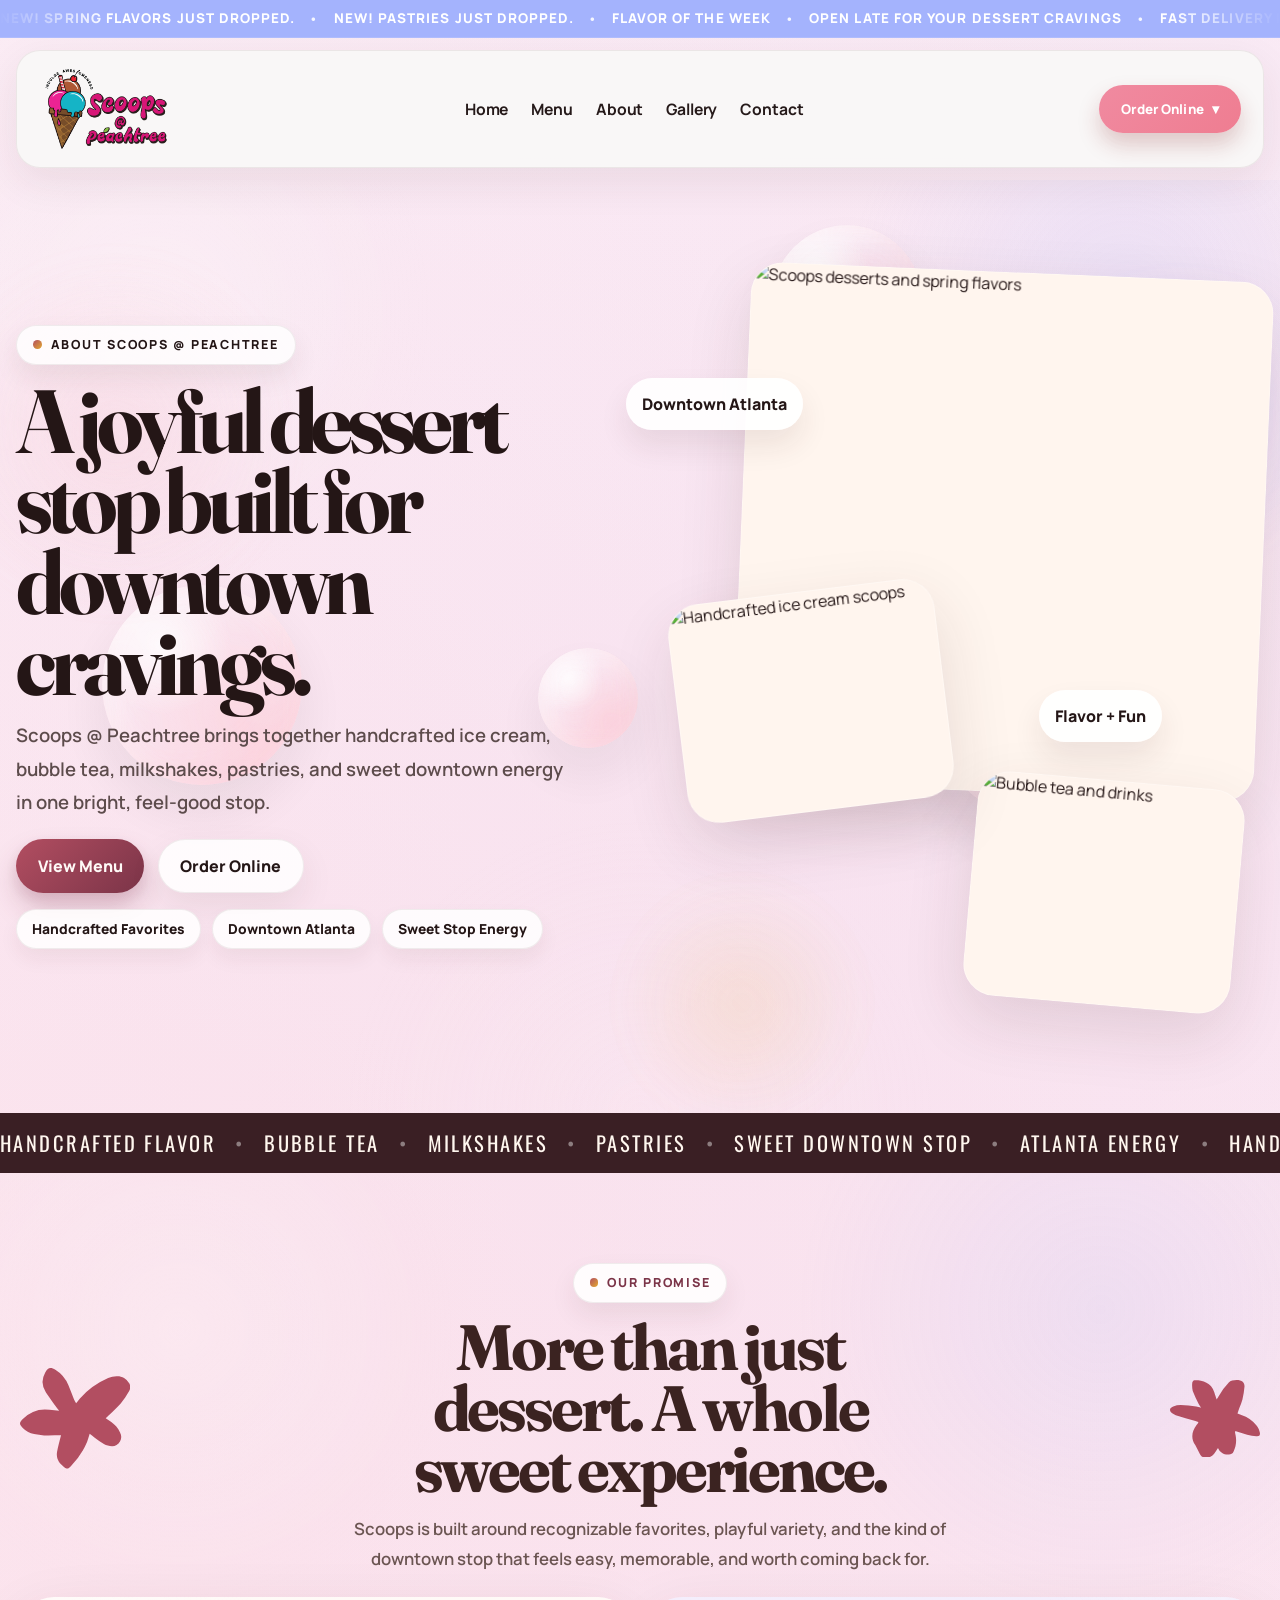
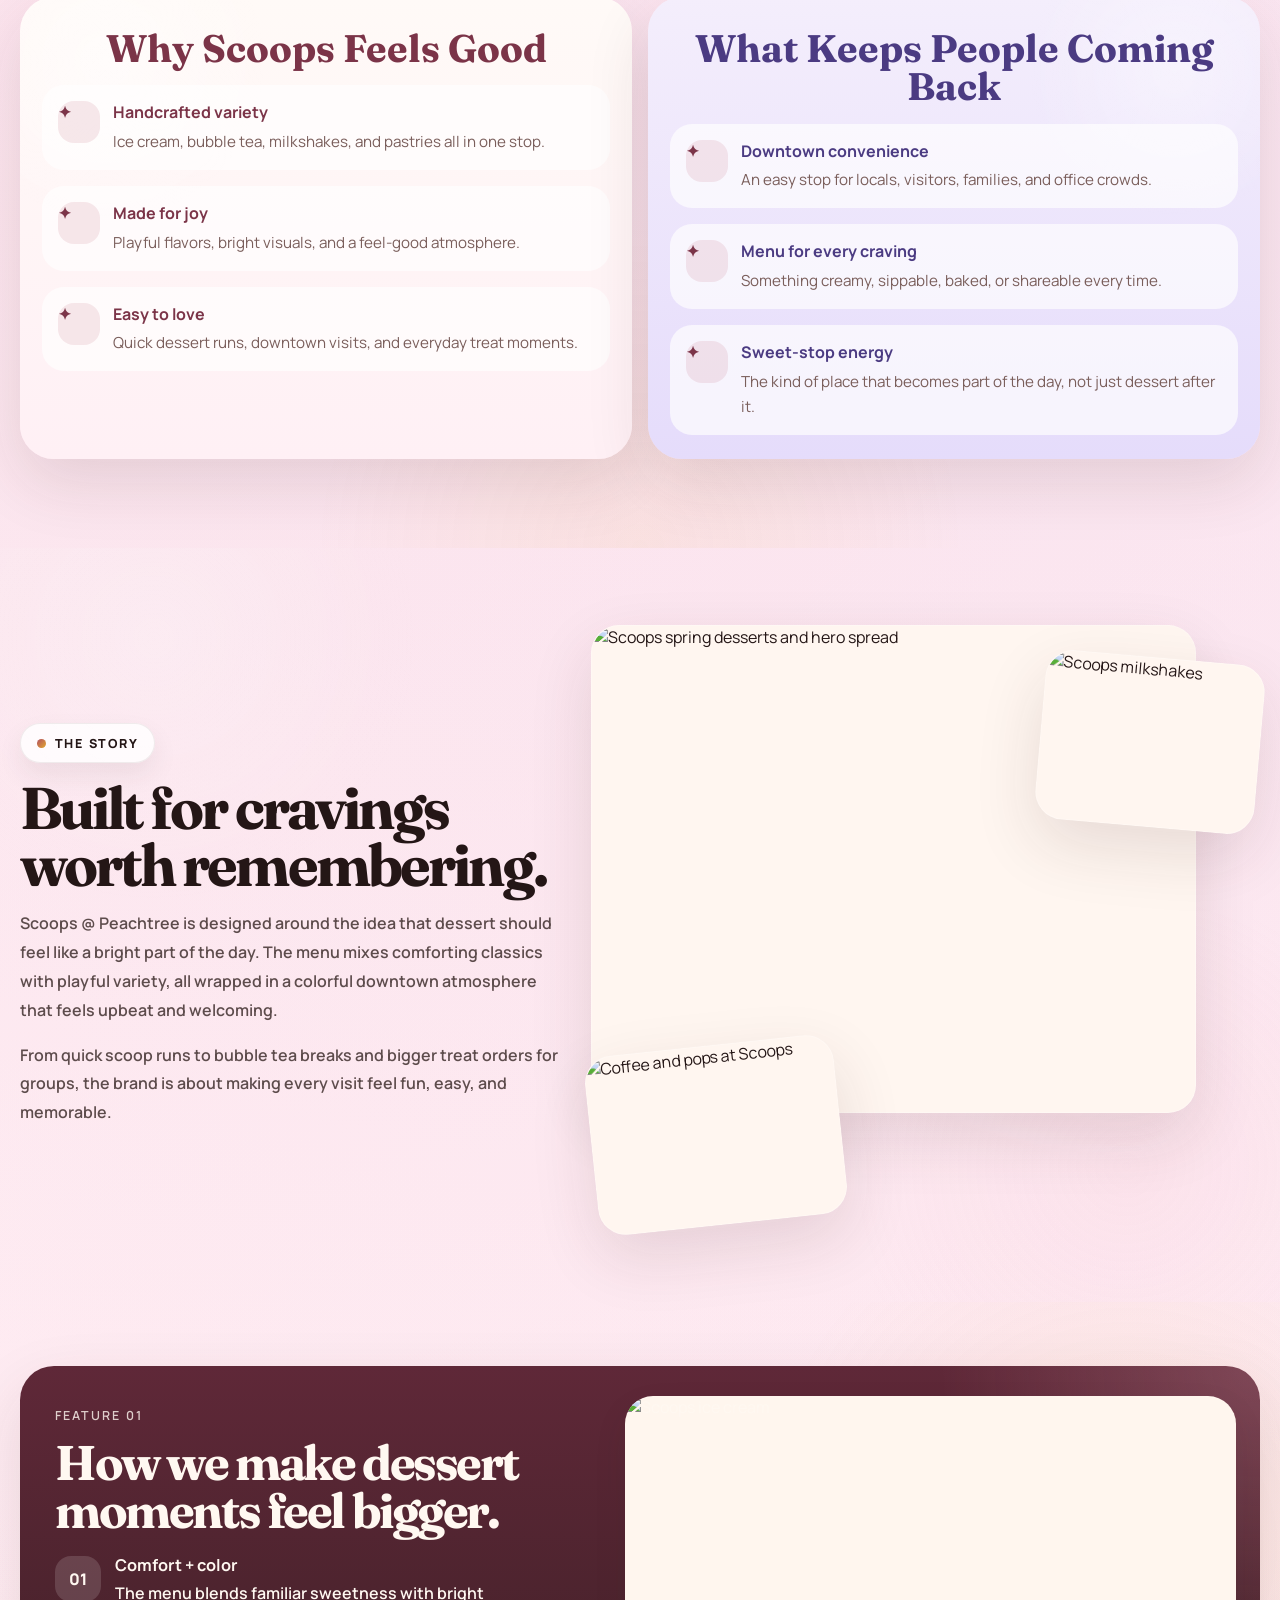
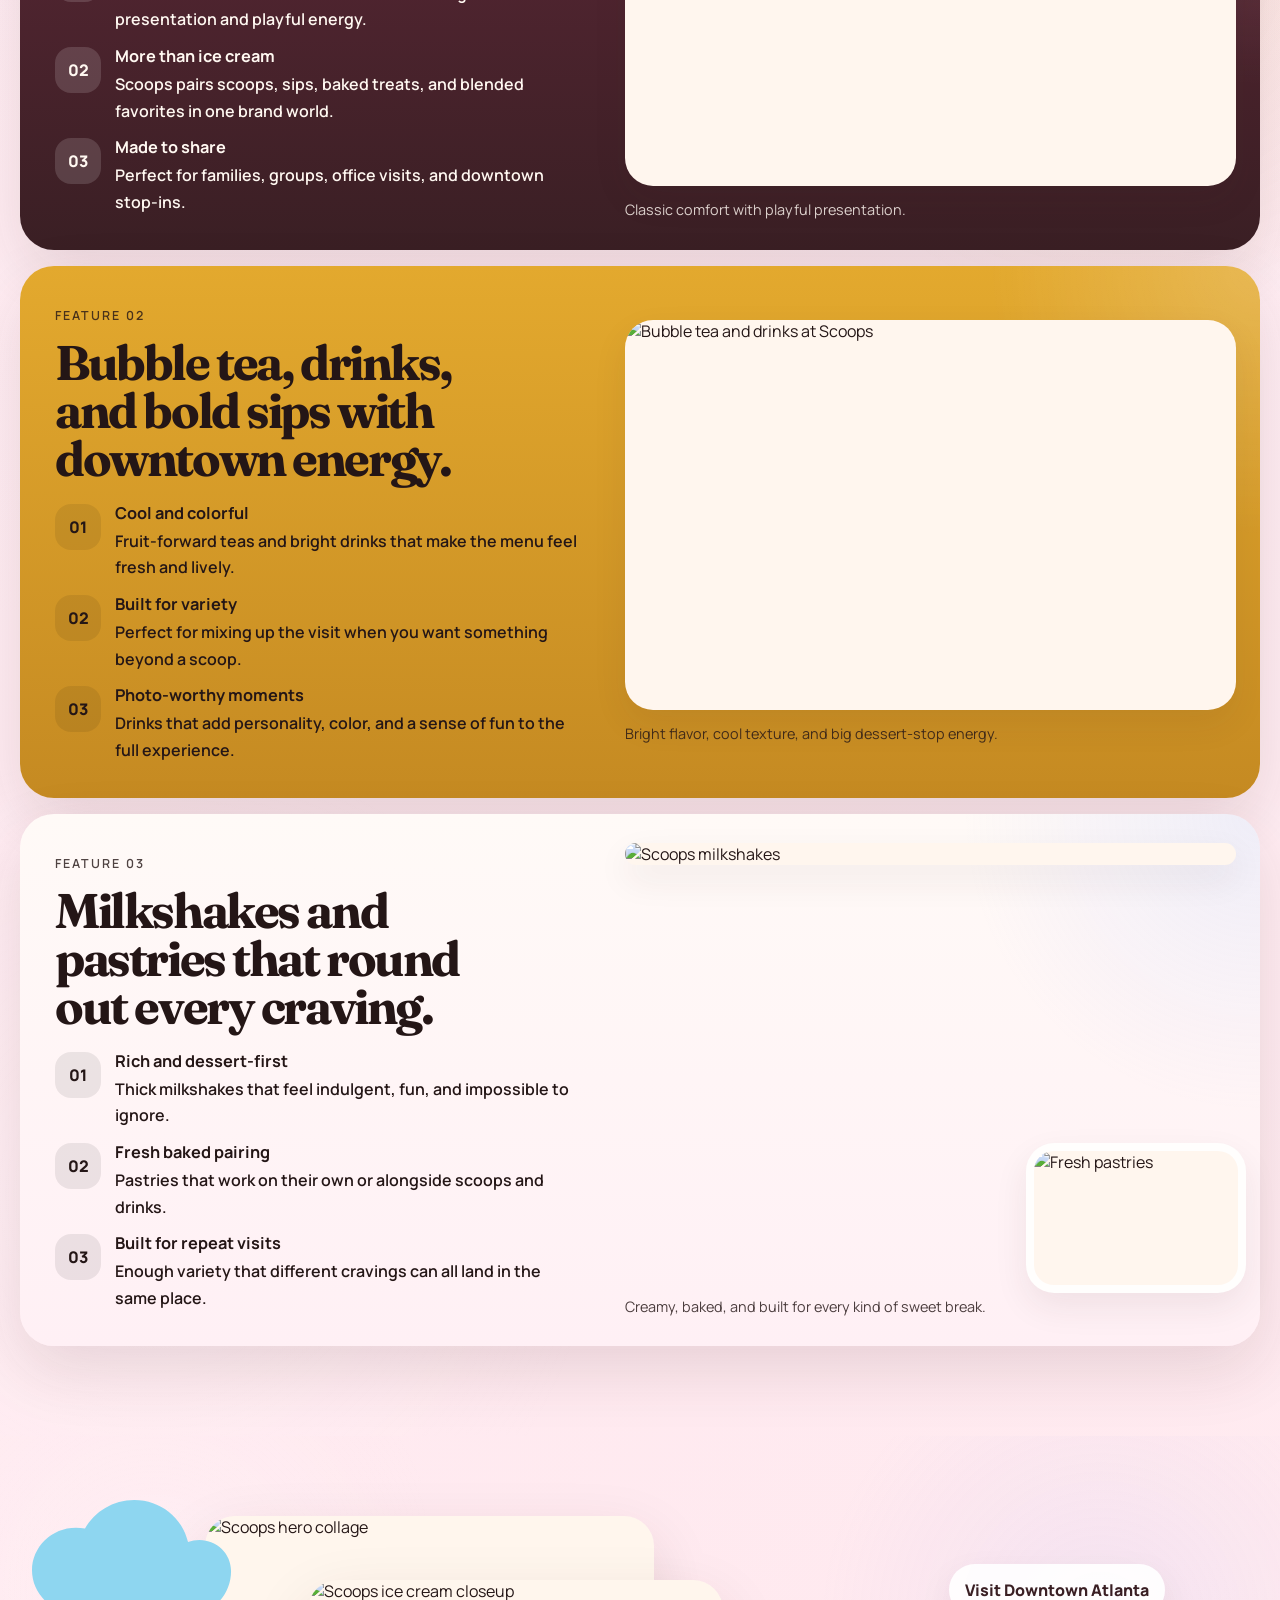
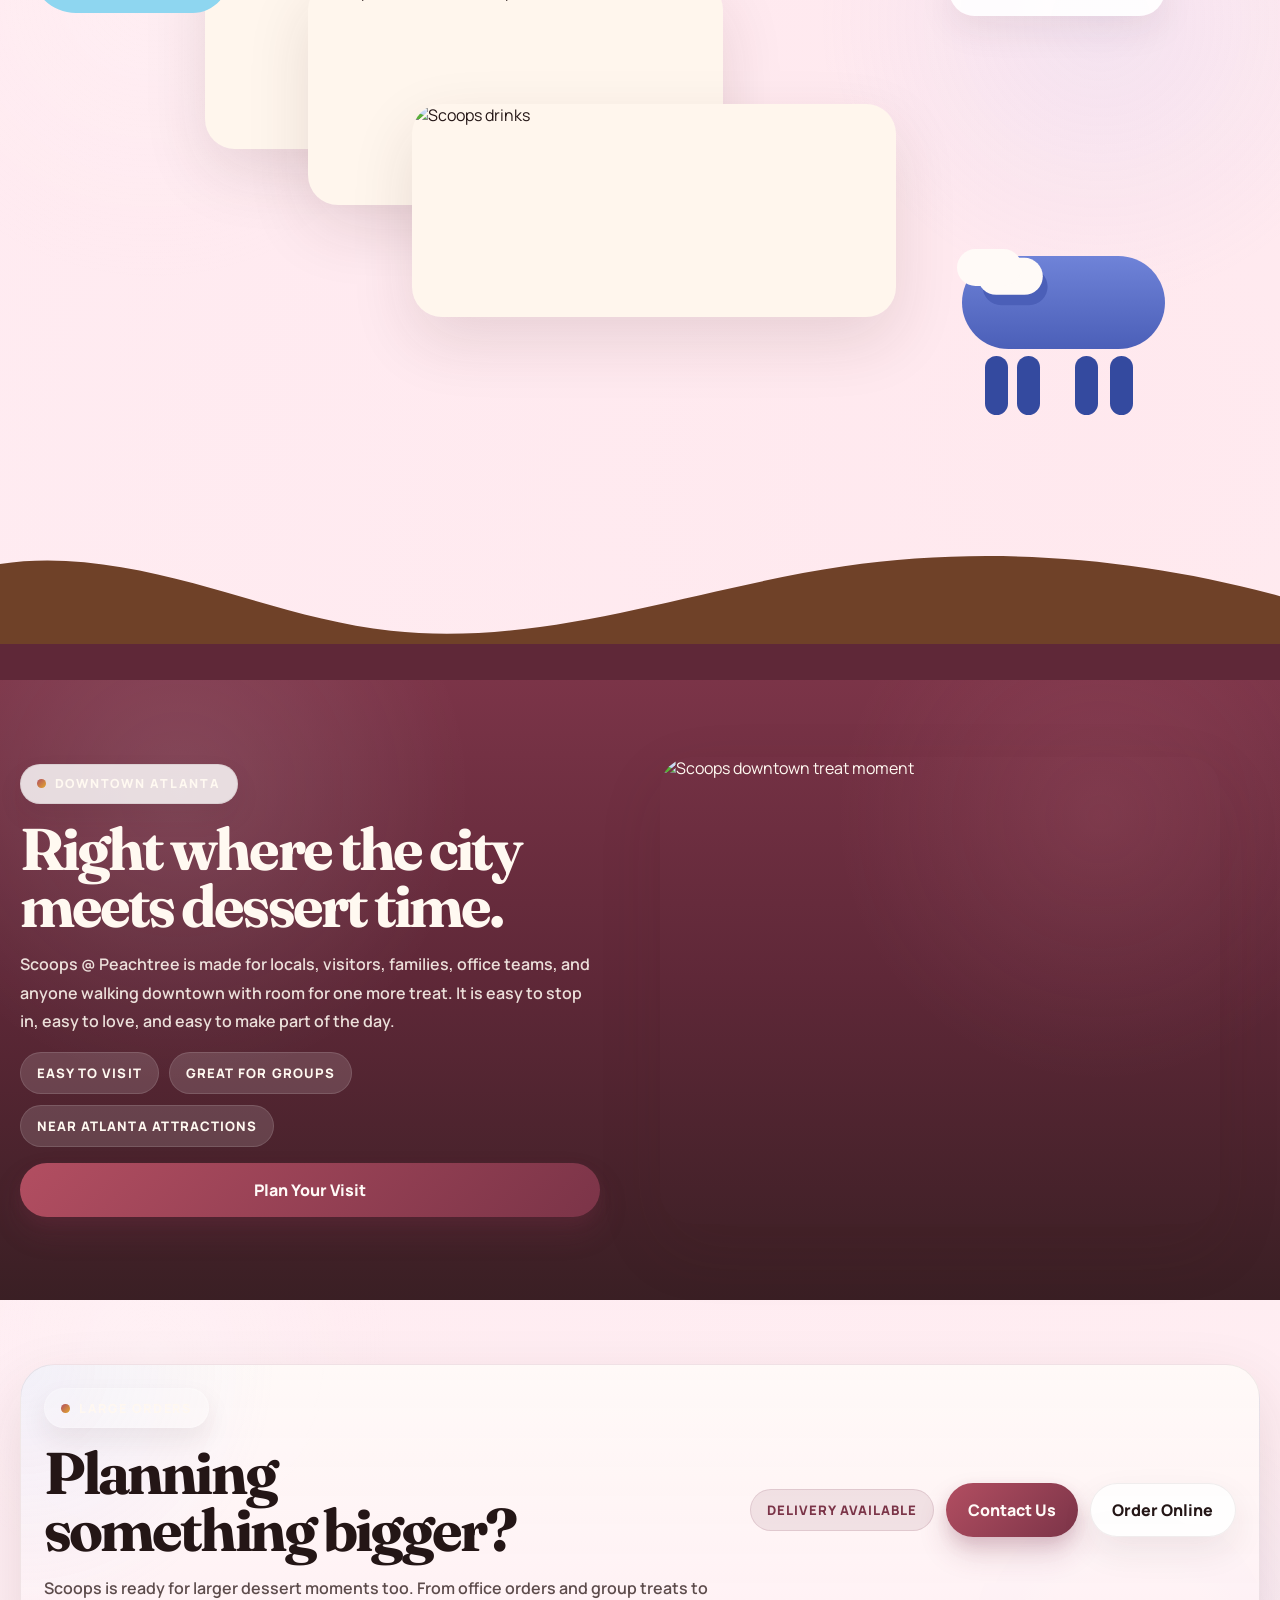
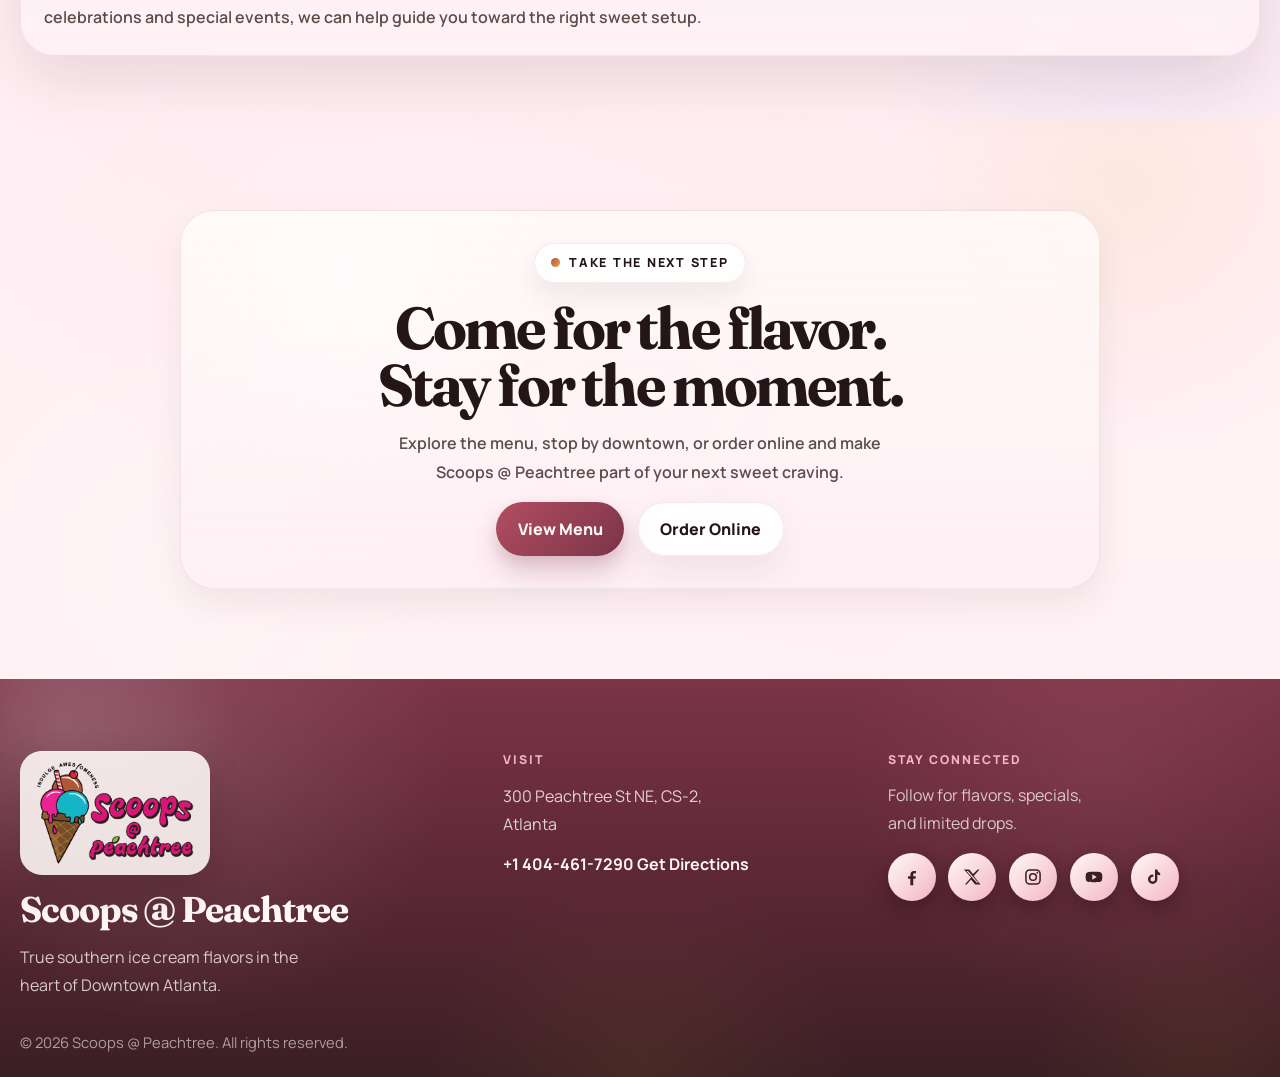
==== commit 2f6f0209: "updated the background." ====
--- a/about.html
+++ b/about.html
@@ -19,8 +19,15 @@
     <link rel="stylesheet" href="./css/announcement-header.css" />
     <link rel="stylesheet" href="./css/about-page.css" />
     <link rel="stylesheet" href="./css/footer.css" />
+    <link rel="stylesheet" href="./css/global-background.css" />
   </head>
   <body>
+    <div class="bg-blobs">
+      <span class="bubble bubble--1"></span>
+      <span class="bubble bubble--2"></span>
+      <span class="bubble bubble--3"></span>
+      <span class="bubble bubble--4"></span>
+    </div>
 <a href="./menu.html" class="announcement-bar" aria-label="See latest updates and specials">
       <div class="announcement-bar__track">
         <div class="announcement-bar__content">
--- a/css/about-page.css
+++ b/css/about-page.css
@@ -1,15 +1,16 @@
 :root {
-  --about-cream: #fff7f0;
-  --about-cream-deep: #f7eadf;
-  --about-pink: #ef8aa0;
-  --about-pink-deep: #df5d7d;
-  --about-brown: #462725;
-  --about-ink: #231716;
-  --about-muted: #645250;
-  --about-blue: #8ed6f0;
-  --about-blue-deep: #3e8ccf;
-  --about-yellow: #f5c84d;
-  --about-green: #7cd5a4;
+  --about-cream: #fffaf7;
+  --about-cream-deep: #fff0f5;
+  --about-blush: #f4b6c5;
+  --about-pink: #b24e61;
+  --about-pink-deep: #7b3448;
+  --about-brown: #3a1f24;
+  --about-ink: #241616;
+  --about-muted: #5d4c4c;
+  --about-blue: #a4b3fd;
+  --about-blue-deep: #6f83d8;
+  --about-yellow: #e3a92e;
+  --about-caramel: #b88968;
   --about-shadow: 0 24px 64px rgba(67, 34, 34, 0.12);
   --about-shadow-soft: 0 14px 34px rgba(67, 34, 34, 0.08);
   --about-radius-xl: 34px;
@@ -26,8 +27,10 @@
   font-family: "Manrope", sans-serif;
   color: var(--about-ink);
   background:
-    radial-gradient(circle at top left, rgba(255, 220, 227, 0.18), transparent 24%),
-    linear-gradient(180deg, #dfead8 0%, #d7e5cf 40%, #dfead8 100%);
+    radial-gradient(circle at 12% 18%, rgba(255, 182, 193, 0.22), transparent 40%),
+    radial-gradient(circle at 85% 70%, rgba(255, 192, 203, 0.18), transparent 45%),
+    radial-gradient(circle at 70% 10%, rgba(196, 181, 253, 0.14), transparent 40%),
+    linear-gradient(135deg, #fff7fa 0%, #ffeef4 45%, #fff5f8 100%);
   overflow-x: hidden;
 }
 
@@ -90,10 +93,10 @@
 
 .about-btn--primary {
   background: linear-gradient(135deg, var(--about-pink) 0%, var(--about-pink-deep) 100%);
-  color: #201312;
+  color: #fffaf7;
   box-shadow:
-    0 16px 28px rgba(223, 93, 125, 0.22),
-    0 6px 14px rgba(223, 93, 125, 0.12);
+    0 16px 28px rgba(123, 52, 72, 0.22),
+    0 6px 14px rgba(123, 52, 72, 0.12);
 }
 
 .about-btn--secondary {
@@ -123,9 +126,9 @@
   overflow: hidden;
   padding: clamp(4rem, 6vw, 6rem) 1rem clamp(4rem, 8vw, 6rem);
   background:
-    radial-gradient(circle at 12% 14%, rgba(255, 187, 201, 0.18), transparent 18%),
-    radial-gradient(circle at 88% 12%, rgba(142, 214, 240, 0.12), transparent 18%),
-    linear-gradient(180deg, #dfead8 0%, #d7e5cf 58%, #dfead8 100%);
+    radial-gradient(circle at 12% 14%, rgba(255, 255, 255, 0.24), transparent 20%),
+    radial-gradient(circle at 88% 12%, rgba(164, 179, 253, 0.16), transparent 20%),
+    radial-gradient(circle at 50% 100%, rgba(255, 239, 246, 0.16), transparent 26%);
 }
 
 .about-hero-v2__backdrop {
@@ -147,7 +150,7 @@
   height: clamp(220px, 28vw, 360px);
   left: -5%;
   top: 8%;
-  background: radial-gradient(circle, rgba(239, 138, 160, 0.42) 0%, transparent 72%);
+  background: radial-gradient(circle, rgba(244, 182, 197, 0.34) 0%, transparent 72%);
 }
 
 .about-shape--blue {
@@ -155,7 +158,7 @@
   height: clamp(180px, 24vw, 320px);
   right: -4%;
   top: 10%;
-  background: radial-gradient(circle, rgba(142, 214, 240, 0.38) 0%, transparent 72%);
+  background: radial-gradient(circle, rgba(164, 179, 253, 0.26) 0%, transparent 72%);
   animation-delay: 1.5s;
 }
 
@@ -164,7 +167,7 @@
   height: clamp(180px, 20vw, 280px);
   left: 48%;
   bottom: -2%;
-  background: radial-gradient(circle, rgba(245, 200, 77, 0.24) 0%, transparent 70%);
+  background: radial-gradient(circle, rgba(227, 169, 46, 0.18) 0%, transparent 70%);
   animation-delay: 0.8s;
 }
 
@@ -331,7 +334,7 @@
 
 .about-band {
   overflow: hidden;
-  background: #251818;
+  background: #3a1f24;
   color: #fff7ef;
   padding: 0.95rem 0;
 }
@@ -365,16 +368,15 @@
 
 /* promise */
 
-/* promise */
-
 .about-promise {
   padding: clamp(4rem, 7vw, 5.8rem) 1rem;
   background:
-    radial-gradient(circle at 14% 16%, rgba(239, 138, 160, 0.12), transparent 18%),
-    radial-gradient(circle at 86% 14%, rgba(255, 214, 224, 0.14), transparent 20%),
-    linear-gradient(180deg, #dfead8 0%, #d7e5cf 58%, #dfead8 100%);
+    radial-gradient(circle at 14% 16%, rgba(255, 255, 255, 0.22), transparent 20%),
+    radial-gradient(circle at 86% 14%, rgba(164, 179, 253, 0.12), transparent 22%),
+    radial-gradient(circle at 50% 100%, rgba(227, 169, 46, 0.08), transparent 28%);
   color: var(--about-ink);
 }
+
 .about-promise__header,
 .about-promise__grid {
   width: min(1240px, 100%);
@@ -418,7 +420,7 @@
 }
 
 .about-promise .about-pill--cream .about-pill__dot {
-  background: linear-gradient(135deg, var(--about-pink) 0%, #f6b2c2 100%);
+  background: linear-gradient(135deg, var(--about-pink) 0%, var(--about-yellow) 100%);
 }
 
 .about-promise__title h2 {
@@ -453,13 +455,17 @@
 }
 
 .promise-card--light {
-  background: linear-gradient(180deg, #fff8f3 0%, #f8efe5 100%);
-  color: #b24e61;
+  background:
+    radial-gradient(circle at 14% 14%, rgba(255, 255, 255, 0.52), transparent 24%),
+    linear-gradient(180deg, #fffaf7 0%, #fff0f5 100%);
+  color: #7b3448;
 }
 
 .promise-card--blue {
-  background: linear-gradient(180deg, #ffd8e3 0%, #f8b8ca 100%);
-  color: #7f3146;
+  background:
+    radial-gradient(circle at 86% 16%, rgba(255, 255, 255, 0.38), transparent 22%),
+    linear-gradient(180deg, #f4eefc 0%, #e5dcfb 100%);
+  color: #4b3b82;
 }
 
 .promise-card h3 {
@@ -485,7 +491,7 @@
   align-items: flex-start;
   padding: 1rem;
   border-radius: 22px;
-  background: rgba(255, 255, 255, 0.62);
+  background: rgba(255, 255, 255, 0.68);
 }
 
 .promise-icon {
@@ -495,7 +501,7 @@
   display: inline-flex;
   align-items: center;
   justify-content: center;
-  background: rgba(239, 138, 160, 0.12);
+  background: rgba(178, 78, 97, 0.12);
   color: var(--about-pink-deep);
   font-weight: 900;
   flex-shrink: 0;
@@ -522,8 +528,8 @@
 .about-story-v2 {
   padding: clamp(4rem, 6vw, 5.6rem) 1rem;
   background:
-    radial-gradient(circle at 12% 12%, rgba(239, 138, 160, 0.12), transparent 18%),
-    linear-gradient(180deg, #dfead8 0%, #d7e5cf 100%);
+    radial-gradient(circle at 12% 12%, rgba(255, 255, 255, 0.22), transparent 20%),
+    radial-gradient(circle at 88% 82%, rgba(244, 182, 197, 0.12), transparent 22%);
 }
 
 .about-story-v2__inner {
@@ -609,8 +615,8 @@
 .about-features {
   padding: clamp(3rem, 5vw, 4rem) 1rem clamp(4rem, 7vw, 6rem);
   background:
-    radial-gradient(circle at 88% 14%, rgba(245, 200, 77, 0.1), transparent 18%),
-    linear-gradient(180deg, #d7e5cf 0%, #dfead8 100%);
+    radial-gradient(circle at 88% 14%, rgba(227, 169, 46, 0.1), transparent 20%),
+    radial-gradient(circle at 12% 86%, rgba(255, 255, 255, 0.22), transparent 24%);
 }
 
 .feature-card + .feature-card {
@@ -627,8 +633,8 @@
   border-radius: 34px;
   padding: 1.2rem;
   background:
-    radial-gradient(circle at top right, rgba(255, 214, 224, 0.26), transparent 24%),
-    rgba(78, 41, 34, 0.98);
+    radial-gradient(circle at top right, rgba(244, 182, 197, 0.22), transparent 24%),
+    linear-gradient(180deg, #5f2838 0%, #3a1f24 100%);
   color: #fff8f1;
   box-shadow: var(--about-shadow);
   transition:
@@ -642,15 +648,15 @@
 
 .feature-card--gold .feature-card__shell {
   background:
-    radial-gradient(circle at top right, rgba(255, 255, 255, 0.16), transparent 20%),
-    #f5c84d;
-  color: #1f223a;
+    radial-gradient(circle at top right, rgba(255, 255, 255, 0.18), transparent 20%),
+    linear-gradient(180deg, #e3a92e 0%, #c58a22 100%);
+  color: #241616;
 }
 
 .feature-card--cream .feature-card__shell {
   background:
-    radial-gradient(circle at top right, rgba(142, 214, 240, 0.18), transparent 22%),
-    #fff7f0;
+    radial-gradient(circle at top right, rgba(164, 179, 253, 0.18), transparent 22%),
+    linear-gradient(180deg, #fffaf7 0%, #fff0f5 100%);
   color: var(--about-ink);
 }
 
@@ -779,7 +785,9 @@
 .about-scene {
   position: relative;
   overflow: hidden;
-  background: linear-gradient(180deg, #dbe7d4 0%, #dfead8 100%);
+  background:
+    radial-gradient(circle at 12% 18%, rgba(255, 255, 255, 0.2), transparent 22%),
+    radial-gradient(circle at 86% 22%, rgba(164, 179, 253, 0.12), transparent 22%);
 }
 
 .about-scene__inner {
@@ -905,7 +913,7 @@
   height: 56%;
   right: 0;
   top: 4%;
-  background: linear-gradient(180deg, #3957a4 0%, #243f7d 100%);
+  background: linear-gradient(180deg, #6f83d8 0%, #4b5fb8 100%);
 }
 
 .scene-blob--head {
@@ -913,17 +921,17 @@
   height: 22%;
   left: 10%;
   top: 0;
-  background: #f7ebdf;
+  background: #fffaf7;
   box-shadow:
-    1.3rem 0.55rem 0 0 #f7ebdf,
-    1.6rem 1.2rem 0 0 #2f4c8f;
+    1.3rem 0.55rem 0 0 #fffaf7,
+    1.6rem 1.2rem 0 0 #4b5fb8;
 }
 
 .scene-blob--leg {
   width: 10%;
   height: 36%;
   bottom: 0;
-  background: #203667;
+  background: #344a9f;
   border-radius: 30px;
   transform-origin: 50% 0%;
   animation: legSwing 1.6s ease-in-out infinite alternate;
@@ -947,7 +955,7 @@
 
 .about-scene__wave-fill {
   height: 38px;
-  background: #6f4128;
+  background: #5f2838;
   margin-top: -2px;
 }
 
@@ -955,7 +963,10 @@
 
 .about-location-v2 {
   padding: clamp(4rem, 6vw, 5.5rem) 1rem;
-  background: linear-gradient(180deg, #6f4128 0%, #6f4128 100%);
+  background:
+    radial-gradient(circle at 14% 18%, rgba(255, 238, 246, 0.12), transparent 24%),
+    radial-gradient(circle at 86% 22%, rgba(239, 138, 160, 0.12), transparent 22%),
+    linear-gradient(180deg, #7b3448 0%, #5f2838 48%, #3a1f24 100%);
   color: #fff9f1;
 }
 
@@ -1022,8 +1033,8 @@
 .about-large-orders-v2 {
   padding: clamp(3.5rem, 5vw, 5rem) 1rem;
   background:
-    radial-gradient(circle at 12% 12%, rgba(239, 138, 160, 0.1), transparent 16%),
-    linear-gradient(180deg, #dfead8 0%, #d7e5cf 100%);
+    radial-gradient(circle at 12% 12%, rgba(255, 255, 255, 0.22), transparent 20%),
+    radial-gradient(circle at 88% 82%, rgba(164, 179, 253, 0.1), transparent 22%);
 }
 
 .about-large-orders-v2__inner {
@@ -1036,8 +1047,8 @@
   padding: 1.45rem;
   border-radius: 34px;
   background:
-    radial-gradient(circle at top left, rgba(142, 214, 240, 0.16), transparent 20%),
-    linear-gradient(180deg, rgba(255, 251, 247, 0.98) 0%, rgba(255, 246, 240, 0.96) 100%);
+    radial-gradient(circle at top left, rgba(164, 179, 253, 0.14), transparent 20%),
+    linear-gradient(180deg, rgba(255, 250, 247, 0.94) 0%, rgba(255, 240, 245, 0.9) 100%);
   box-shadow: var(--about-shadow);
   border: 1px solid rgba(70, 39, 37, 0.08);
 }
@@ -1056,9 +1067,9 @@
 }
 
 .order-badge {
-  background: rgba(62, 140, 207, 0.12);
-  color: #1b698c;
-  border-color: rgba(62, 140, 207, 0.14);
+  background: rgba(123, 52, 72, 0.1);
+  color: #7b3448;
+  border-color: rgba(123, 52, 72, 0.14);
 }
 
 /* final cta */
@@ -1066,8 +1077,9 @@
 .about-final-cta-v2 {
   padding: clamp(4rem, 7vw, 5.6rem) 1rem clamp(4.5rem, 7vw, 6rem);
   background:
-    radial-gradient(circle at 88% 12%, rgba(245, 200, 77, 0.1), transparent 18%),
-    linear-gradient(180deg, #d7e5cf 0%, #dfead8 100%);
+    radial-gradient(circle at 88% 12%, rgba(227, 169, 46, 0.1), transparent 20%),
+    radial-gradient(circle at 14% 80%, rgba(255, 255, 255, 0.22), transparent 24%),
+    radial-gradient(circle at 50% 50%, rgba(164, 179, 253, 0.08), transparent 26%);
 }
 
 .about-final-cta-v2__inner {
@@ -1077,6 +1089,13 @@
   display: grid;
   justify-items: center;
   gap: 1rem;
+  padding: 2rem 1.2rem;
+  border-radius: 34px;
+  background:
+    radial-gradient(circle at 18% 16%, rgba(255, 255, 255, 0.5), transparent 26%),
+    linear-gradient(180deg, rgba(255, 250, 247, 0.88) 0%, rgba(255, 239, 246, 0.78) 100%);
+  border: 1px solid rgba(70, 39, 37, 0.08);
+  box-shadow: var(--about-shadow-soft);
 }
 
 .about-final-cta-v2__inner p:last-of-type {
--- a/css/footer.css
+++ b/css/footer.css
@@ -2,13 +2,13 @@
   position: relative;
   padding: 4.5rem 1rem 1.4rem;
   background:
-    radial-gradient(circle at 14% 18%, rgba(255, 255, 255, 0.07), transparent 22%),
-    radial-gradient(circle at 86% 22%, rgba(232, 140, 162, 0.06), transparent 20%),
-    linear-gradient(180deg, #97ab88 0%, #839773 38%, #6f8461 100%);
-  color: #1e271c;
+    radial-gradient(circle at 14% 18%, rgba(255, 238, 246, 0.12), transparent 24%),
+    radial-gradient(circle at 86% 22%, rgba(239, 138, 160, 0.12), transparent 22%),
+    radial-gradient(circle at 50% 100%, rgba(227, 169, 46, 0.08), transparent 28%),
+    linear-gradient(180deg, #7b3448 0%, #5f2838 46%, #3a1f24 100%);
+  color: #fff8f4;
   overflow: hidden;
 }
-
 
 .site-footer__glow {
   position: absolute;
@@ -23,13 +23,13 @@
 .site-footer__glow--left {
   left: -110px;
   top: -120px;
-  background: radial-gradient(circle, rgba(255, 240, 214, 0.55) 0%, transparent 70%);
+  background: radial-gradient(circle, rgba(255, 239, 246, 0.42) 0%, transparent 70%);
 }
 
 .site-footer__glow--right {
   right: -90px;
   bottom: -140px;
-  background: radial-gradient(circle, rgba(244, 170, 132, 0.28) 0%, transparent 70%);
+  background: radial-gradient(circle, rgba(227, 169, 46, 0.18) 0%, transparent 70%);
 }
 
 .site-footer__inner {
@@ -69,11 +69,11 @@
   max-width: 190px;
   padding: 0.6rem 0.9rem;
   border-radius: 22px;
-  background: rgba(245, 248, 240, 0.6);
+  background: rgba(255, 250, 247, 0.88);
   backdrop-filter: blur(6px);
   box-shadow:
-    0 16px 36px rgba(60, 72, 56, 0.08),
-    inset 0 1px 0 rgba(255, 255, 255, 0.35);
+    0 16px 36px rgba(31, 14, 18, 0.18),
+    inset 0 1px 0 rgba(255, 255, 255, 0.48);
 }
 
 .site-footer__logo img {
@@ -88,19 +88,19 @@
   font-size: clamp(1.65rem, 2.8vw, 2.25rem);
   line-height: 1.05;
   letter-spacing: -0.03em;
-  color: #3a1f19;
+  color: #fff8f4;
 }
 
 .site-footer__tagline {
   max-width: 28ch;
   margin: 0.9rem 0 0;
-  color: rgba(73, 43, 35, 0.86);
+  color: rgba(255, 248, 244, 0.78);
   line-height: 1.75;
 }
 
 .site-footer__label {
   margin: 0 0 0.9rem;
-  color: #8a4b49;
+  color: #f4b6c5;
   font-size: 0.76rem;
   font-weight: 800;
   letter-spacing: 0.16em;
@@ -110,14 +110,14 @@
 .site-footer__text {
   margin: 0;
   max-width: 24ch;
-  color: rgba(73, 43, 35, 0.9);
+  color: rgba(255, 248, 244, 0.82);
   line-height: 1.75;
 }
 
 .site-footer__phone,
 .site-footer__directions {
   display: inline-flex;
-  color: #3a1f19;
+  color: #fff8f4;
   text-decoration: none;
   font-weight: 700;
   margin-top: 0.9rem;
@@ -128,14 +128,14 @@
 
 .site-footer__phone:hover,
 .site-footer__directions:hover {
-  color: #8a4b49;
+  color: #f4b6c5;
   transform: translateY(-1px);
 }
 
 .site-footer__social-text {
   max-width: 22ch;
   margin: 0 0 1rem;
-  color: rgba(73, 43, 35, 0.84);
+  color: rgba(255, 248, 244, 0.76);
   line-height: 1.7;
 }
 
@@ -152,11 +152,11 @@
   display: inline-flex;
   align-items: center;
   justify-content: center;
-  color: #fffaf4;
-  background: linear-gradient(135deg, #c96f7f 0%, #a94f63 100%);
+  color: #3a1f24;
+  background: linear-gradient(135deg, #fff8f4 0%, #f4b6c5 100%);
   box-shadow:
-    0 12px 24px rgba(100, 46, 56, 0.16),
-    0 5px 12px rgba(100, 46, 56, 0.1);
+    0 12px 24px rgba(31, 14, 18, 0.22),
+    0 5px 12px rgba(31, 14, 18, 0.16);
   transition:
     transform 0.22s ease,
     box-shadow 0.22s ease,
@@ -166,8 +166,8 @@
 .site-footer__icon:hover {
   transform: translateY(-3px);
   box-shadow:
-    0 16px 28px rgba(100, 46, 56, 0.22),
-    0 8px 16px rgba(100, 46, 56, 0.14);
+    0 16px 28px rgba(31, 14, 18, 0.28),
+    0 8px 16px rgba(31, 14, 18, 0.2);
   filter: saturate(1.05);
 }
 
@@ -176,21 +176,9 @@
   height: 20px;
 }
 
-.site-footer__logo {
-  display: inline-flex;
-  max-width: 190px;
-  padding: 0.6rem 0.9rem;
-  border-radius: 22px;
-  background: rgba(245, 248, 240, 0.6);
-  backdrop-filter: blur(6px);
-  box-shadow:
-    0 16px 36px rgba(60, 72, 56, 0.08),
-    inset 0 1px 0 rgba(255, 255, 255, 0.35);
-}
-
 .site-footer__bottom p {
   margin: 0;
-  color: rgba(73, 43, 35, 0.74);
+  color: rgba(255, 248, 244, 0.58);
   font-size: 0.92rem;
   line-height: 1.6;
 }
--- a/css/global-background.css
+++ b/css/global-background.css
@@ -0,0 +1,157 @@
+/* =========================
+   GLOBAL BACKGROUND SYSTEM
+========================= */
+
+body {
+  position: relative;
+  min-height: 100vh;
+
+  background:
+    radial-gradient(circle at 12% 18%, rgba(255, 182, 193, 0.22), transparent 40%),
+    radial-gradient(circle at 85% 70%, rgba(255, 192, 203, 0.18), transparent 45%),
+    radial-gradient(circle at 70% 10%, rgba(196, 181, 253, 0.14), transparent 40%),
+    linear-gradient(135deg, #fff7fa 0%, #ffeef4 45%, #fff5f8 100%);
+}
+
+/* =========================
+   GLASS BUBBLE LAYER
+========================= */
+
+.bg-blobs {
+  position: fixed;
+  inset: 0;
+  z-index: 0;
+  pointer-events: none;
+  overflow: hidden;
+}
+
+/* REAL GLASS BUBBLE */
+.bubble {
+  position: absolute;
+  border-radius: 50%;
+  overflow: hidden;
+
+  background:
+    radial-gradient(circle at 30% 30%, rgba(255,255,255,0.9), transparent 35%),
+    radial-gradient(circle at 70% 70%, rgba(255,182,193,0.35), transparent 65%),
+    radial-gradient(circle at 50% 50%, rgba(255,255,255,0.12), transparent 75%);
+
+  box-shadow:
+    inset -12px -12px 30px rgba(255, 182, 193, 0.25),
+    inset 12px 12px 28px rgba(255,255,255,0.6),
+    0 25px 60px rgba(0,0,0,0.08);
+
+  backdrop-filter: blur(10px);
+  -webkit-backdrop-filter: blur(10px);
+
+  opacity: 0.9;
+
+  /* CRITICAL FOR ANIMATION */
+  will-change: transform;
+  transform: translate3d(0,0,0);
+}
+
+/* =========================
+   INDIVIDUAL BUBBLES
+========================= */
+
+.bubble--1 {
+  width: 200px;
+  height: 200px;
+  top: 65%;
+  left: 8%;
+  animation: float1 18s ease-in-out infinite;
+}
+
+.bubble--2 {
+  width: 280px;
+  height: 280px;
+  bottom: 8%;
+  right: 6%;
+  animation: float2 22s ease-in-out infinite;
+}
+
+.bubble--3 {
+  width: 150px;
+  height: 150px;
+  top: 25%;
+  right: 28%;
+  animation: float3 20s ease-in-out infinite;
+}
+
+.bubble--4 {
+  width: 100px;
+  height: 100px;
+  top: 72%;
+  left: 42%;
+  animation: float4 16s ease-in-out infinite;
+}
+
+/* =========================
+   STRONGER MOTION SYSTEM
+========================= */
+
+@keyframes float1 {
+  0%   { transform: translate3d(0, 0, 0); }
+  25%  { transform: translate3d(60px, -80px, 0); }
+  50%  { transform: translate3d(-40px, -120px, 0); }
+  75%  { transform: translate3d(-80px, 40px, 0); }
+  100% { transform: translate3d(0, 0, 0); }
+}
+
+@keyframes float2 {
+  0%   { transform: translate3d(0, 0, 0); }
+  25%  { transform: translate3d(-80px, 60px, 0); }
+  50%  { transform: translate3d(-120px, -40px, 0); }
+  75%  { transform: translate3d(60px, -60px, 0); }
+  100% { transform: translate3d(0, 0, 0); }
+}
+
+@keyframes float3 {
+  0%   { transform: translate3d(0, 0, 0); }
+  50%  { transform: translate3d(70px, 90px, 0); }
+  100% { transform: translate3d(0, 0, 0); }
+}
+
+@keyframes float4 {
+  0%   { transform: translate3d(0, 0, 0); }
+  50%  { transform: translate3d(-60px, -70px, 0); }
+  100% { transform: translate3d(0, 0, 0); }
+}
+
+/* =========================
+   CONTENT LAYER FIX
+========================= */
+
+header,
+main,
+footer {
+  position: relative;
+  z-index: 2;
+}
+
+/* =========================
+   GLASS SYSTEM
+========================= */
+
+.glass {
+  background: rgba(255, 255, 255, 0.55);
+  backdrop-filter: blur(18px);
+  -webkit-backdrop-filter: blur(18px);
+  border-radius: 24px;
+  border: 1px solid rgba(255, 255, 255, 0.4);
+
+  box-shadow:
+    0 20px 50px rgba(120, 60, 80, 0.12),
+    inset 0 1px 0 rgba(255,255,255,0.5);
+}
+
+/* =========================
+   PERFORMANCE SAFETY
+========================= */
+
+@media (prefers-reduced-motion: reduce) {
+  .bubble {
+    animation: none;
+  }
+}
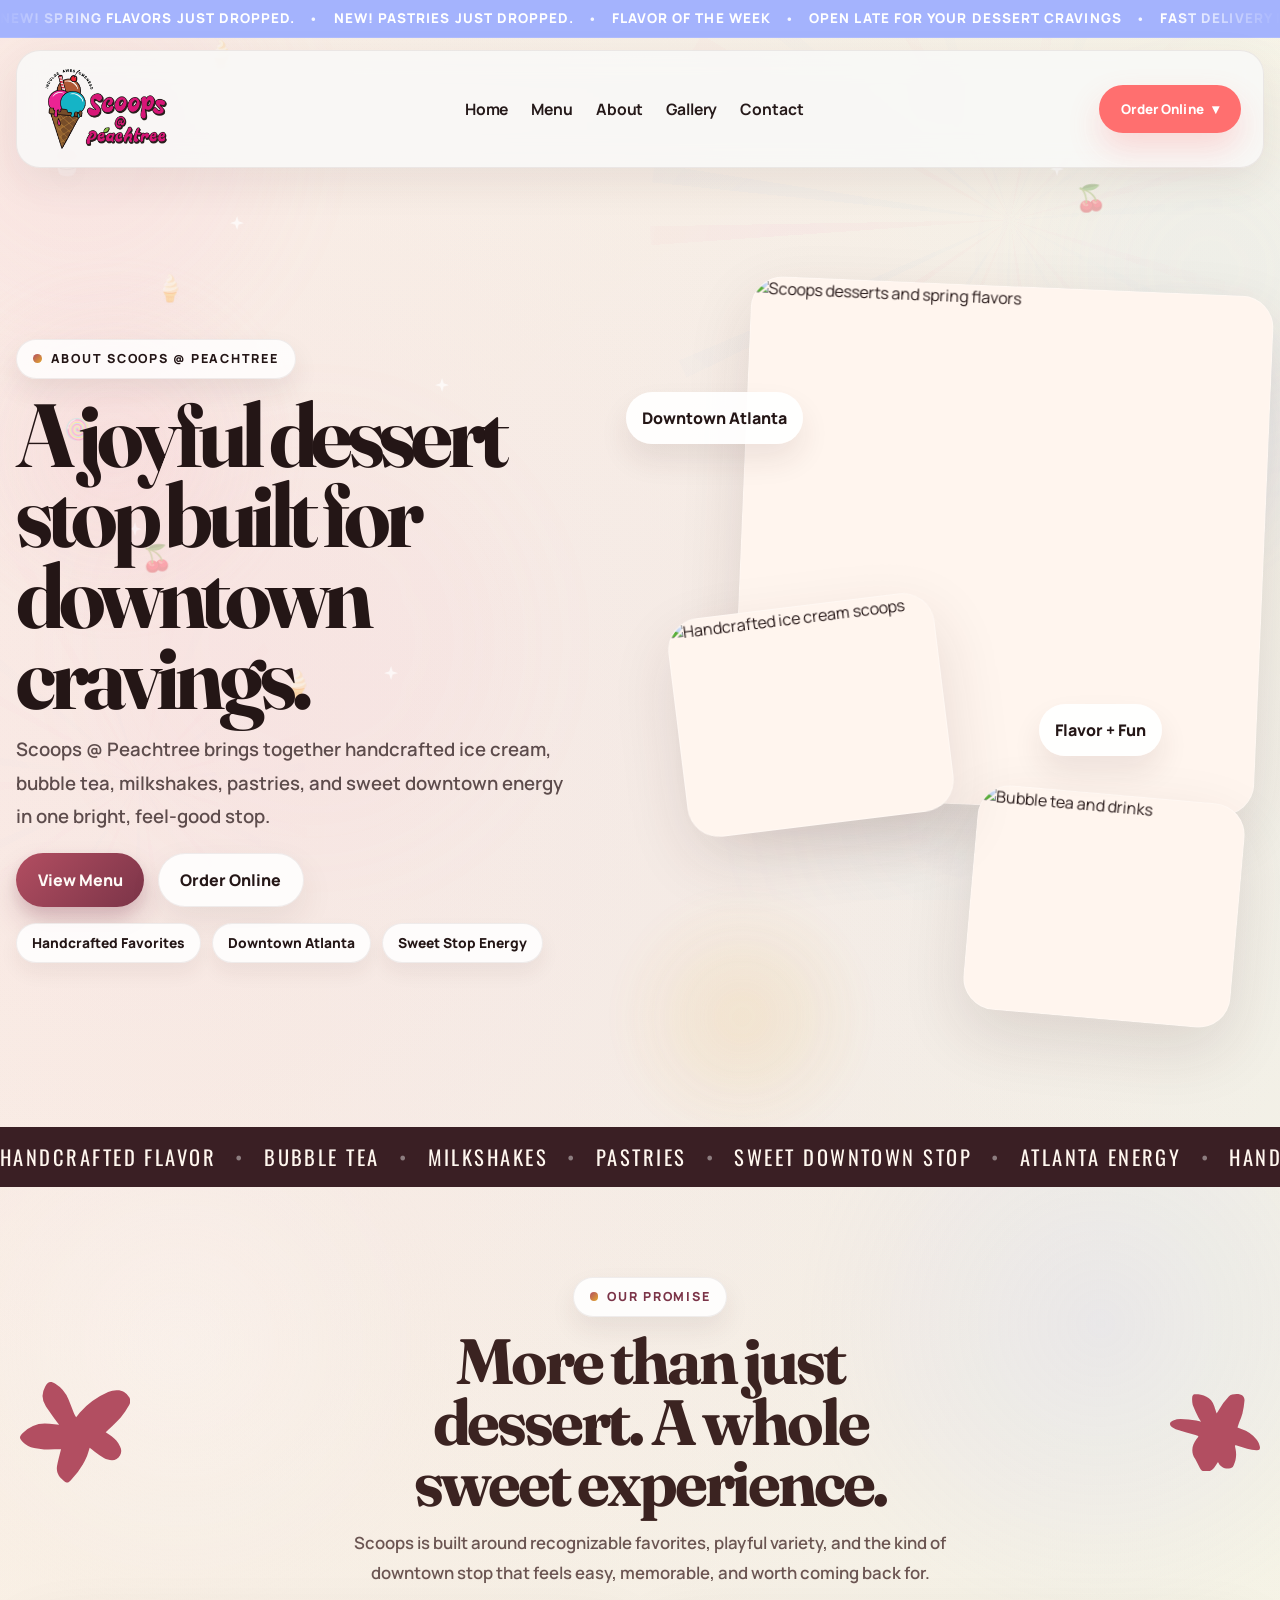
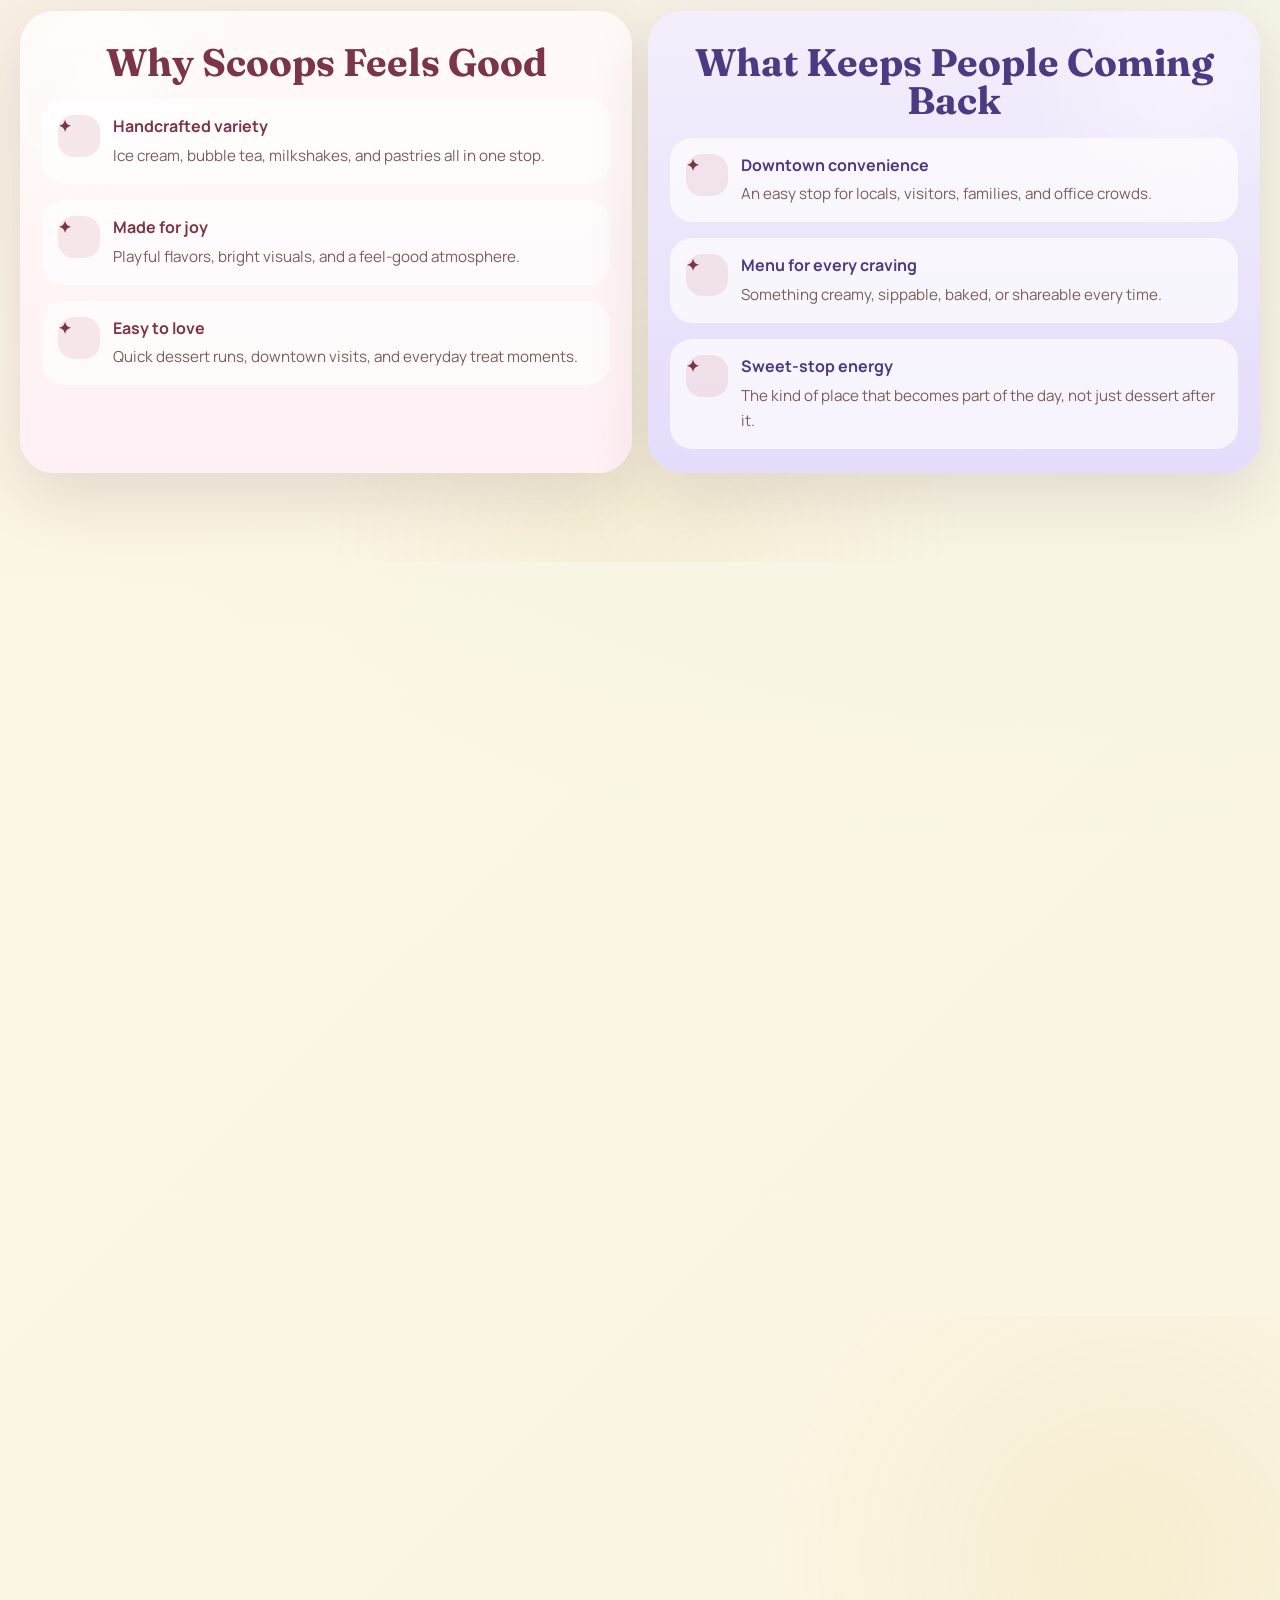
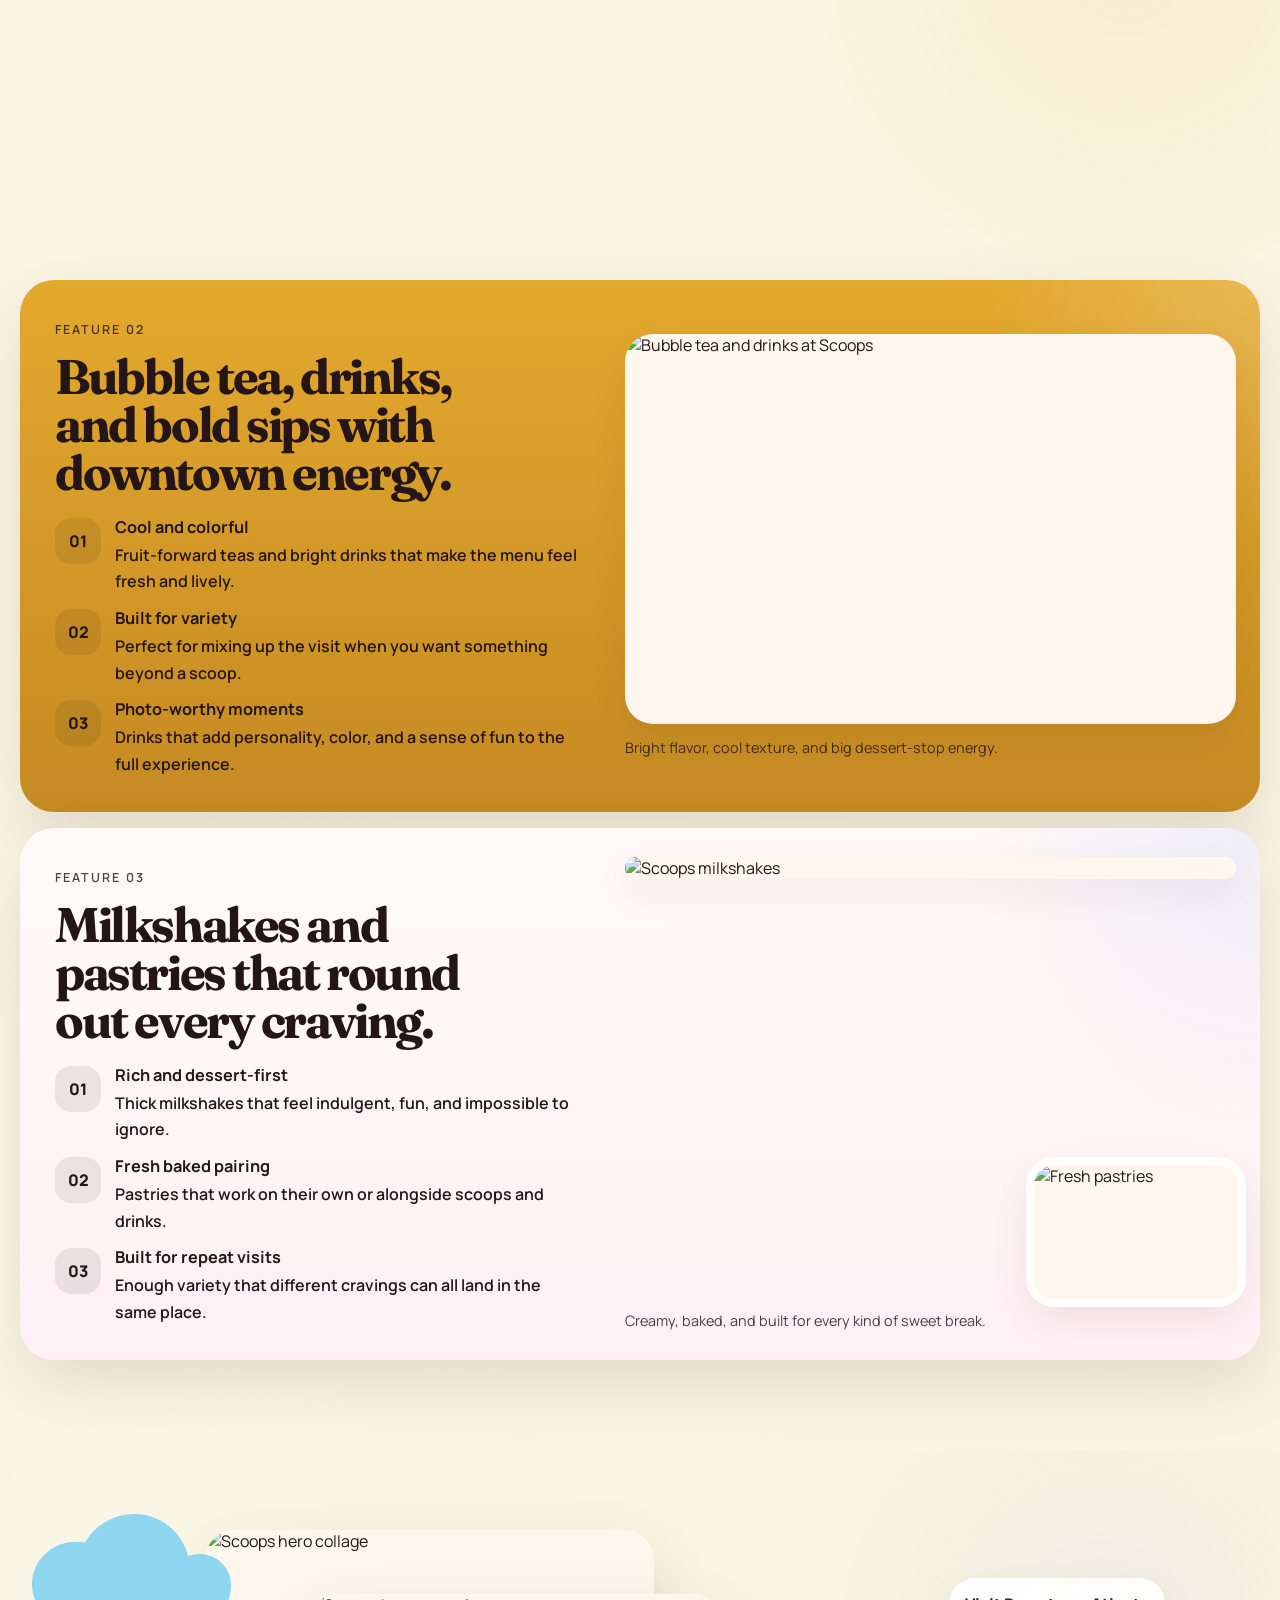
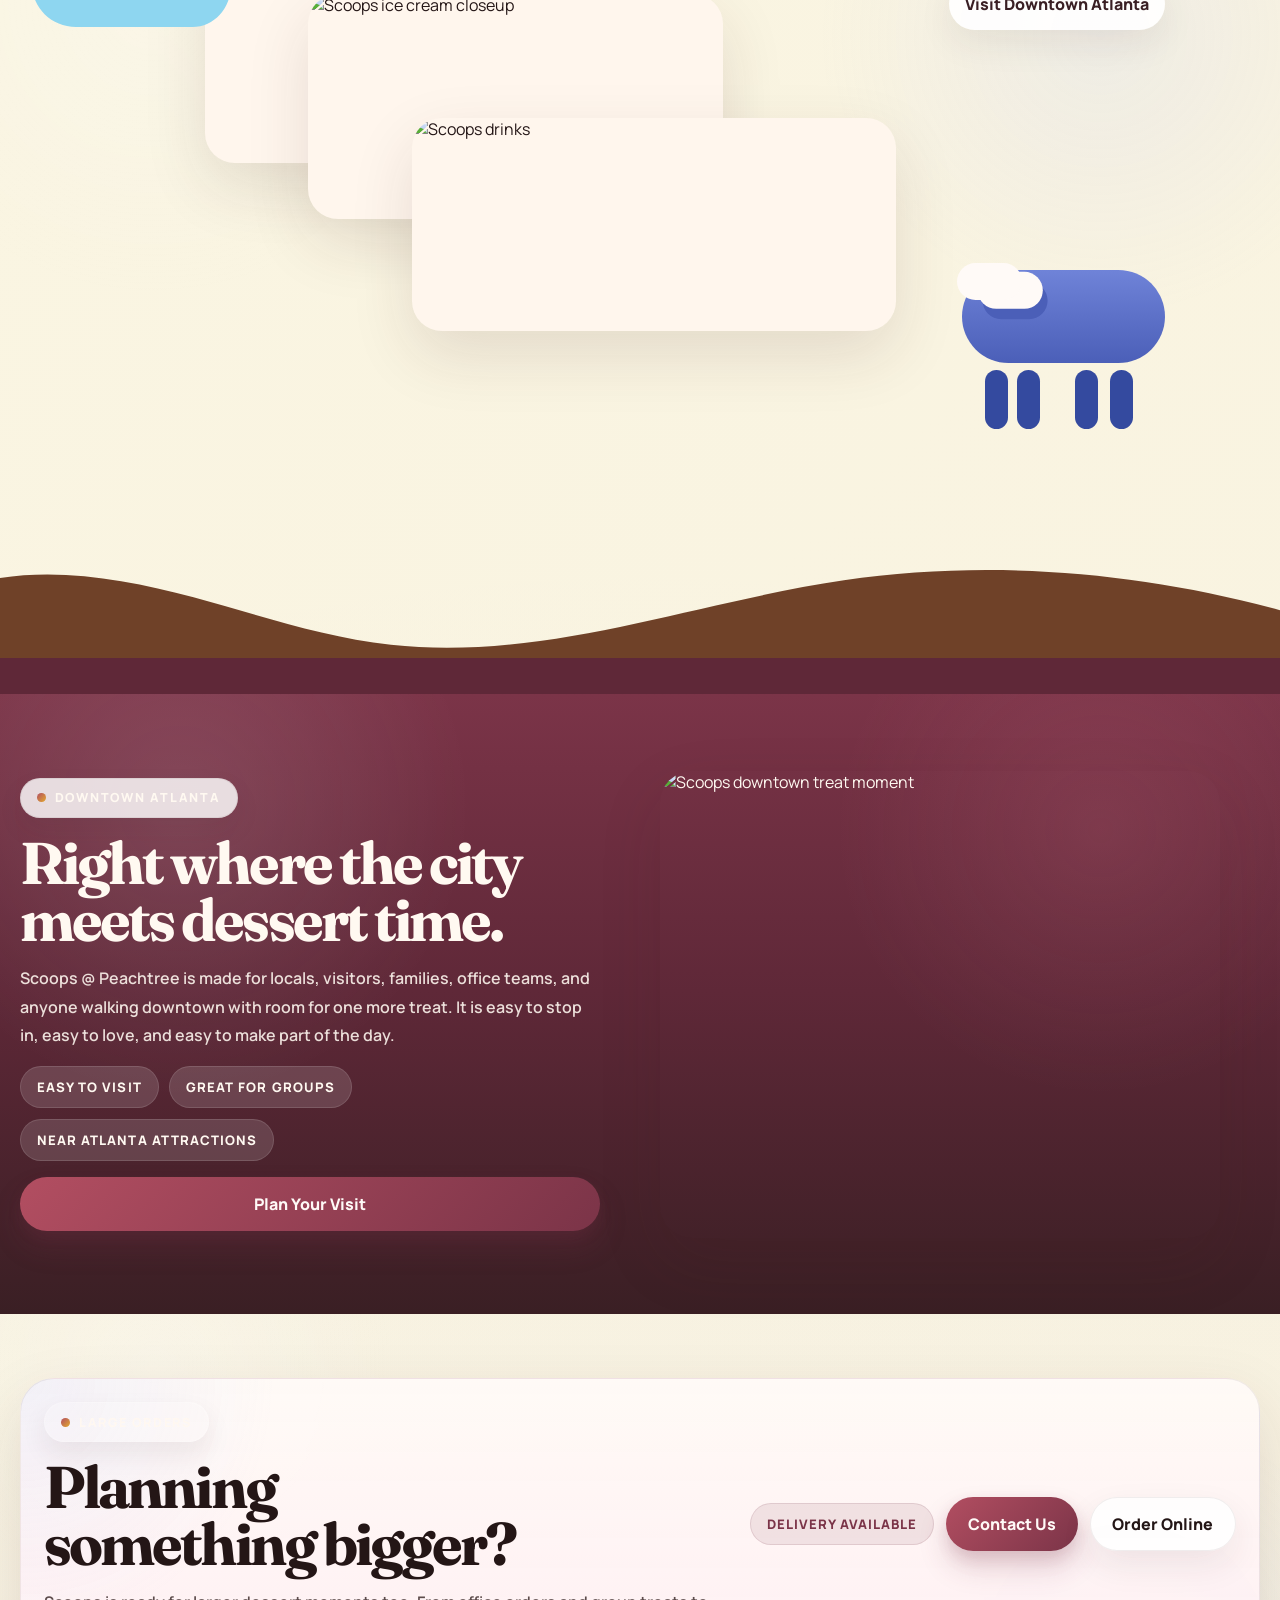
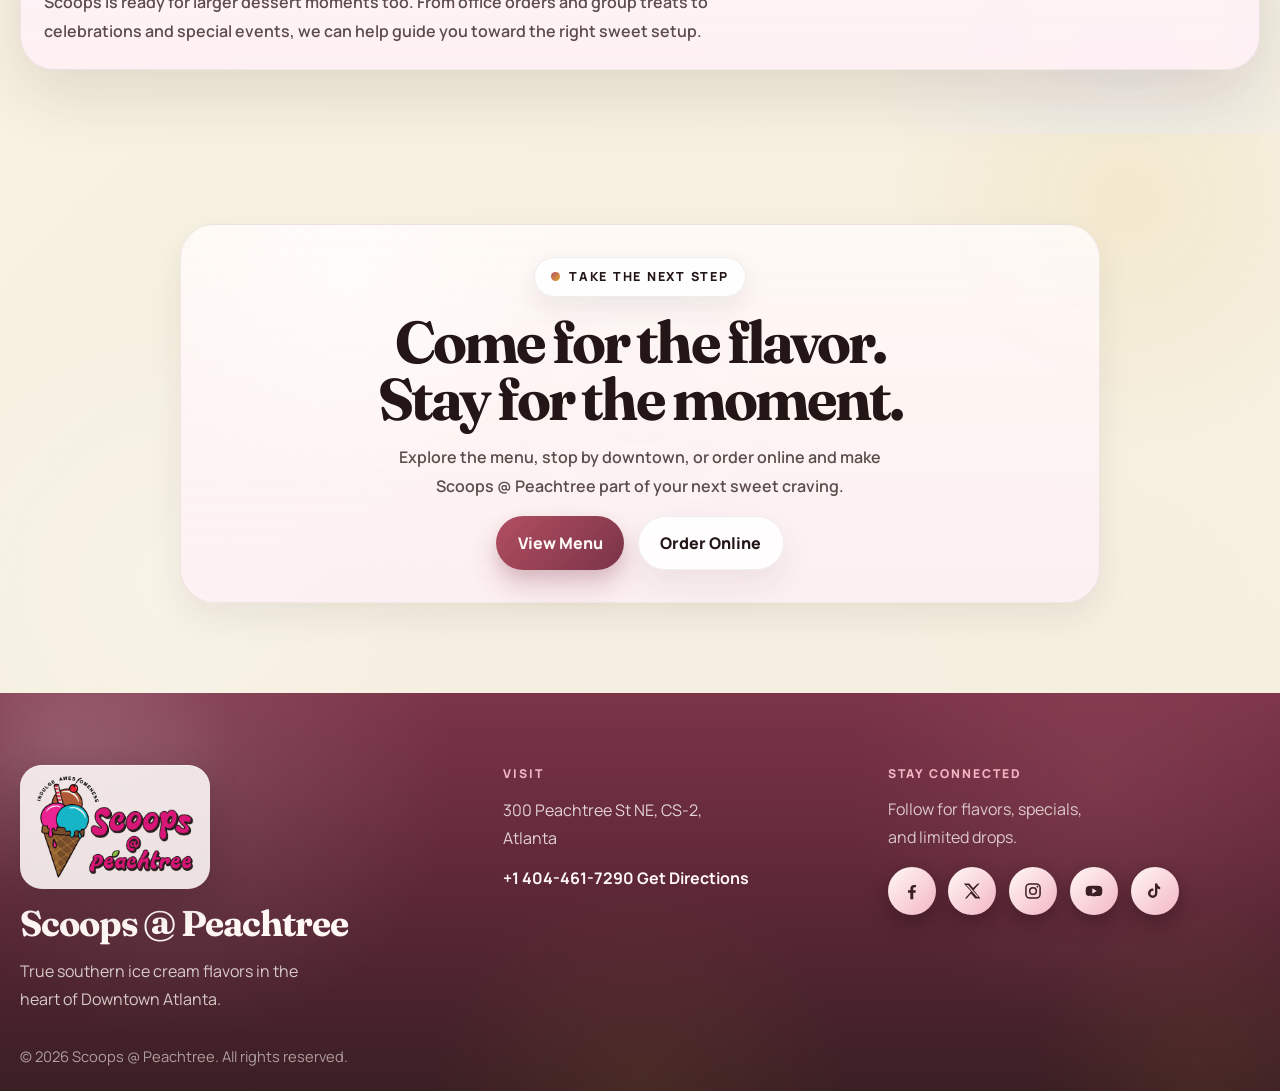
==== commit 5e7c6c6c: "updated the backgrounds" ====
--- a/about.html
+++ b/about.html
@@ -22,11 +22,61 @@
     <link rel="stylesheet" href="./css/global-background.css" />
   </head>
   <body>
-    <div class="bg-blobs">
-      <span class="bubble bubble--1"></span>
-      <span class="bubble bubble--2"></span>
-      <span class="bubble bubble--3"></span>
-      <span class="bubble bubble--4"></span>
+    <!-- Global animated background -->
+    <div class="background" aria-hidden="true">
+      <!-- Soft cream / pink / blue glow layers -->
+      <span class="bg-glow bg-glow--pink-top"></span>
+      <span class="bg-glow bg-glow--blue-top"></span>
+      <span class="bg-glow bg-glow--pink-mid"></span>
+      <span class="bg-glow bg-glow--blue-bottom"></span>
+
+      <!-- Moving sunburst rays -->
+      <span class="sunburst-rays sunburst-rays--hero"></span>
+      <span class="sunburst-rays sunburst-rays--footer"></span>
+
+      <!-- Falling confetti -->
+      <span class="confetti-piece confetti-piece--1"></span>
+      <span class="confetti-piece confetti-piece--2"></span>
+      <span class="confetti-piece confetti-piece--3"></span>
+      <span class="confetti-piece confetti-piece--4"></span>
+      <span class="confetti-piece confetti-piece--5"></span>
+      <span class="confetti-piece confetti-piece--6"></span>
+      <span class="confetti-piece confetti-piece--7"></span>
+      <span class="confetti-piece confetti-piece--8"></span>
+      <span class="confetti-piece confetti-piece--9"></span>
+      <span class="confetti-piece confetti-piece--10"></span>
+      <span class="confetti-piece confetti-piece--11"></span>
+      <span class="confetti-piece confetti-piece--12"></span>
+      <span class="confetti-piece confetti-piece--13"></span>
+      <span class="confetti-piece confetti-piece--14"></span>
+      <span class="confetti-piece confetti-piece--15"></span>
+      <span class="confetti-piece confetti-piece--16"></span>
+
+      <!-- Roaming ice cream / dessert icons -->
+      <span class="dessert-icon dessert-icon--1">🍦</span>
+      <span class="dessert-icon dessert-icon--2">🍨</span>
+      <span class="dessert-icon dessert-icon--3">🍧</span>
+      <span class="dessert-icon dessert-icon--4">🍒</span>
+      <span class="dessert-icon dessert-icon--5">🍦</span>
+      <span class="dessert-icon dessert-icon--6">🧇</span>
+      <span class="dessert-icon dessert-icon--7">🍭</span>
+      <span class="dessert-icon dessert-icon--8">🍨</span>
+      <span class="dessert-icon dessert-icon--9">🍒</span>
+      <span class="dessert-icon dessert-icon--10">🍧</span>
+      <span class="dessert-icon dessert-icon--11">🍦</span>
+      <span class="dessert-icon dessert-icon--12">🍨</span>
+
+      <!-- Sparkles -->
+      <span class="bg-sparkle bg-sparkle--1"></span>
+      <span class="bg-sparkle bg-sparkle--2"></span>
+      <span class="bg-sparkle bg-sparkle--3"></span>
+      <span class="bg-sparkle bg-sparkle--4"></span>
+      <span class="bg-sparkle bg-sparkle--5"></span>
+      <span class="bg-sparkle bg-sparkle--6"></span>
+      <span class="bg-sparkle bg-sparkle--7"></span>
+      <span class="bg-sparkle bg-sparkle--8"></span>
+      <span class="bg-sparkle bg-sparkle--9"></span>
+      <span class="bg-sparkle bg-sparkle--10"></span>
     </div>
 <a href="./menu.html" class="announcement-bar" aria-label="See latest updates and specials">
       <div class="announcement-bar__track">
--- a/css/announcement-header.css
+++ b/css/announcement-header.css
@@ -529,7 +529,7 @@
 ========================= */
 
 .top-offset {
-  height: calc(var(--announcement-height) + var(--header-height) + 24px);
+  height: calc(var(--announcement-height) + var(--header-height));
 }
 
 /* =========================
@@ -586,7 +586,7 @@
   }
 
   .top-offset {
-    height: calc(var(--announcement-height) + var(--header-height) + 22px);
+    height: calc(var(--announcement-height) + var(--header-height));
   }
 }
 
@@ -644,6 +644,6 @@
   }
 
   .top-offset {
-    height: calc(var(--announcement-height) + var(--header-height) + 18px);
+    height: calc(var(--announcement-height) + var(--header-height));
   }
 }
--- a/css/about-page.css
+++ b/css/about-page.css
@@ -22,7 +22,7 @@
   scroll-behavior: smooth;
 }
 
-body {
+/* body {
   margin: 0;
   font-family: "Manrope", sans-serif;
   color: var(--about-ink);
@@ -32,8 +32,13 @@
     radial-gradient(circle at 70% 10%, rgba(196, 181, 253, 0.14), transparent 40%),
     linear-gradient(135deg, #fff7fa 0%, #ffeef4 45%, #fff5f8 100%);
   overflow-x: hidden;
-}
-
+} */
+body {
+  margin: 0;
+  font-family: "Manrope", sans-serif;
+  color: var(--about-ink);
+  overflow-x: hidden;
+}
 .about-reimagined {
   position: relative;
   isolation: isolate;
@@ -121,14 +126,21 @@
 
 /* hero */
 
+/* .about-hero-v2 {
+  position: relative;
+  overflow: hidden;
+  padding: clamp(4rem, 6vw, 6rem) 1rem clamp(4rem, 8vw, 6rem);
+  background:
+    radial-gradient(circle at 12% 14%, rgba(255, 255, 255, 0.24), transparent 20%),
+    radial-gradient(circle at 88% 12%, rgba(164, 179, 253, 0.16), transparent 20%),
+    radial-gradient(circle at 50% 100%, rgba(255, 239, 246, 0.16), transparent 26%);
+} */
+
 .about-hero-v2 {
   position: relative;
   overflow: hidden;
   padding: clamp(4rem, 6vw, 6rem) 1rem clamp(4rem, 8vw, 6rem);
-  background:
-    radial-gradient(circle at 12% 14%, rgba(255, 255, 255, 0.24), transparent 20%),
-    radial-gradient(circle at 88% 12%, rgba(164, 179, 253, 0.16), transparent 20%),
-    radial-gradient(circle at 50% 100%, rgba(255, 239, 246, 0.16), transparent 26%);
+  background: transparent;
 }
 
 .about-hero-v2__backdrop {
--- a/css/global-background.css
+++ b/css/global-background.css
@@ -1,23 +1,47 @@
 /* =========================
    GLOBAL BACKGROUND SYSTEM
+   Sunny Scoop Festival Background
+========================= */
+
+:root {
+  --scoop-cream: #fbf7e8;
+  --scoop-cream-deep: #f7f0d6;
+
+  --scoop-pink: #ff92c8;
+  --scoop-pink-soft: #ffd9eb;
+
+  --scoop-blue: #abd8ff;
+  --scoop-blue-soft: #e2f2ff;
+
+  --scoop-lavender: #b7b0ff;
+
+  --scoop-coral: #ff6f6f;
+  --scoop-coral-hover: #ff6262;
+
+  --scoop-chocolate: #4a2c2a;
+}
+
+/* =========================
+   PAGE BASE
 ========================= */
 
 body {
   position: relative;
   min-height: 100vh;
+  overflow-x: hidden;
 
   background:
-    radial-gradient(circle at 12% 18%, rgba(255, 182, 193, 0.22), transparent 40%),
-    radial-gradient(circle at 85% 70%, rgba(255, 192, 203, 0.18), transparent 45%),
-    radial-gradient(circle at 70% 10%, rgba(196, 181, 253, 0.14), transparent 40%),
-    linear-gradient(135deg, #fff7fa 0%, #ffeef4 45%, #fff5f8 100%);
-}
-
-/* =========================
-   GLASS BUBBLE LAYER
-========================= */
-
-.bg-blobs {
+    radial-gradient(circle at 12% 10%, rgba(255, 146, 200, 0.14), transparent 22%),
+    radial-gradient(circle at 86% 12%, rgba(171, 216, 255, 0.12), transparent 24%),
+    radial-gradient(circle at 50% 96%, rgba(183, 176, 255, 0.06), transparent 26%),
+    linear-gradient(135deg, #fbf7e8 0%, #faf5e2 55%, #f8f2df 100%);
+}
+
+/* =========================
+   BACKGROUND CONTAINER
+========================= */
+
+.background {
   position: fixed;
   inset: 0;
   z-index: 0;
@@ -25,99 +49,552 @@
   overflow: hidden;
 }
 
-/* REAL GLASS BUBBLE */
-.bubble {
+/* =========================
+   SOFT GLOW BLOBS
+========================= */
+
+.bg-glow {
   position: absolute;
   border-radius: 50%;
-  overflow: hidden;
+  filter: blur(60px);
+  opacity: 0.26;
+  will-change: transform;
+  animation: bgGlowFloat 12s ease-in-out infinite alternate;
+}
+
+.bg-glow--pink-top {
+  width: 360px;
+  height: 360px;
+  top: -40px;
+  left: -100px;
+  background: rgba(255, 146, 200, 0.30);
+}
+
+.bg-glow--blue-top {
+  width: 300px;
+  height: 300px;
+  top: 120px;
+  right: -80px;
+  background: rgba(171, 216, 255, 0.28);
+  animation-delay: 1s;
+}
+
+.bg-glow--pink-mid {
+  width: 420px;
+  height: 420px;
+  top: 48%;
+  left: 8%;
+  background: rgba(255, 146, 200, 0.14);
+  animation-delay: 2s;
+}
+
+.bg-glow--blue-bottom {
+  width: 390px;
+  height: 390px;
+  bottom: -90px;
+  right: 8%;
+  background: rgba(171, 216, 255, 0.14);
+  animation-delay: 0.6s;
+}
+
+/* =========================
+   MOVING SUNBURST RAYS
+========================= */
+
+.sunburst-rays {
+  position: absolute;
+  width: 720px;
+  height: 720px;
+  border-radius: 50%;
+  opacity: 0.85;
+  will-change: transform;
+  pointer-events: none;
 
   background:
-    radial-gradient(circle at 30% 30%, rgba(255,255,255,0.9), transparent 35%),
-    radial-gradient(circle at 70% 70%, rgba(255,182,193,0.35), transparent 65%),
-    radial-gradient(circle at 50% 50%, rgba(255,255,255,0.12), transparent 75%);
-
-  box-shadow:
-    inset -12px -12px 30px rgba(255, 182, 193, 0.25),
-    inset 12px 12px 28px rgba(255,255,255,0.6),
-    0 25px 60px rgba(0,0,0,0.08);
-
-  backdrop-filter: blur(10px);
-  -webkit-backdrop-filter: blur(10px);
-
-  opacity: 0.9;
-
-  /* CRITICAL FOR ANIMATION */
+    repeating-conic-gradient(
+      from 0deg,
+      rgba(255, 255, 255, 0) 0deg 10deg,
+      rgba(255, 146, 200, 0.065) 10deg 13deg,
+      rgba(255, 255, 255, 0) 13deg 20deg,
+      rgba(171, 216, 255, 0.065) 20deg 23deg,
+      rgba(255, 255, 255, 0) 23deg 32deg
+    );
+
+  mask-image: radial-gradient(
+    circle at 20% 55%,
+    rgba(0, 0, 0, 0.78) 0%,
+    rgba(0, 0, 0, 0.46) 40%,
+    transparent 72%
+  );
+
+  -webkit-mask-image: radial-gradient(
+    circle at 20% 55%,
+    rgba(0, 0, 0, 0.78) 0%,
+    rgba(0, 0, 0, 0.46) 40%,
+    transparent 72%
+  );
+
+  animation: sunburstSweep 9s ease-in-out infinite alternate;
+}
+
+.sunburst-rays--hero {
+  top: -140px;
+  right: -90px;
+  transform-origin: 16% 58%;
+}
+
+.sunburst-rays--footer {
+  width: 560px;
+  height: 560px;
+  bottom: -160px;
+  left: -140px;
+  opacity: 0.45;
+  transform-origin: 76% 42%;
+  animation-duration: 12s;
+  animation-direction: alternate-reverse;
+}
+
+/* =========================
+   CONFETTI
+========================= */
+
+.confetti-piece {
+  position: absolute;
+  display: block;
+  opacity: 0.34;
+  border-radius: 999px;
   will-change: transform;
-  transform: translate3d(0,0,0);
-}
-
-/* =========================
-   INDIVIDUAL BUBBLES
-========================= */
-
-.bubble--1 {
-  width: 200px;
-  height: 200px;
+  animation: confettiDrift linear infinite;
+}
+
+.confetti-piece:nth-of-type(3n) {
+  width: 8px;
+  height: 8px;
+  border-radius: 50%;
+}
+
+.confetti-piece:nth-of-type(3n + 1) {
+  width: 9px;
+  height: 20px;
+}
+
+.confetti-piece:nth-of-type(3n + 2) {
+  width: 10px;
+  height: 10px;
+  border-radius: 3px;
+}
+
+.confetti-piece--1 {
+  left: 4%;
+  background: #ff92c8;
+  animation-duration: 10s;
+  animation-delay: 0s;
+}
+
+.confetti-piece--2 {
+  left: 10%;
+  background: #abd8ff;
+  animation-duration: 12s;
+  animation-delay: 1s;
+}
+
+.confetti-piece--3 {
+  left: 16%;
+  background: #b7b0ff;
+  animation-duration: 11s;
+  animation-delay: 2.5s;
+}
+
+.confetti-piece--4 {
+  left: 22%;
+  background: #ffd9eb;
+  animation-duration: 14s;
+  animation-delay: 0.8s;
+}
+
+.confetti-piece--5 {
+  left: 28%;
+  background: #8ecbff;
+  animation-duration: 10s;
+  animation-delay: 3s;
+}
+
+.confetti-piece--6 {
+  left: 34%;
+  background: #ff6f6f;
+  animation-duration: 13s;
+  animation-delay: 1.2s;
+}
+
+.confetti-piece--7 {
+  left: 40%;
+  background: #abd8ff;
+  animation-duration: 12s;
+  animation-delay: 4s;
+}
+
+.confetti-piece--8 {
+  left: 46%;
+  background: #ff92c8;
+  animation-duration: 11s;
+  animation-delay: 0.4s;
+}
+
+.confetti-piece--9 {
+  left: 52%;
+  background: #e2f2ff;
+  animation-duration: 15s;
+  animation-delay: 2s;
+}
+
+.confetti-piece--10 {
+  left: 58%;
+  background: #b7b0ff;
+  animation-duration: 10s;
+  animation-delay: 1.4s;
+}
+
+.confetti-piece--11 {
+  left: 64%;
+  background: #ff92c8;
+  animation-duration: 13s;
+  animation-delay: 3.6s;
+}
+
+.confetti-piece--12 {
+  left: 70%;
+  background: #abd8ff;
+  animation-duration: 12s;
+  animation-delay: 2.3s;
+}
+
+.confetti-piece--13 {
+  left: 76%;
+  background: #ffd9eb;
+  animation-duration: 14s;
+  animation-delay: 0.7s;
+}
+
+.confetti-piece--14 {
+  left: 82%;
+  background: #8ecbff;
+  animation-duration: 10s;
+  animation-delay: 4.2s;
+}
+
+.confetti-piece--15 {
+  left: 88%;
+  background: #ff6f6f;
+  animation-duration: 15s;
+  animation-delay: 1s;
+}
+
+.confetti-piece--16 {
+  left: 94%;
+  background: #abd8ff;
+  animation-duration: 12s;
+  animation-delay: 2.7s;
+}
+
+/* =========================
+   ROAMING ICE CREAM ICONS
+========================= */
+
+.dessert-icon {
+  position: absolute;
+  font-size: clamp(1.25rem, 2vw, 2rem);
+  opacity: 0.30;
+  filter:
+    brightness(1.12)
+    saturate(1.1)
+    drop-shadow(0 8px 14px rgba(74, 44, 42, 0.08));
+  user-select: none;
+  will-change: transform;
+  animation: dessertRoam var(--duration, 16s) ease-in-out infinite alternate;
+}
+
+.dessert-icon--1 {
+  top: 4%;
+  left: 16%;
+  --duration: 16s;
+  --x1: 25px;
+  --y1: -20px;
+  --x2: -12px;
+  --y2: 18px;
+  --x3: 18px;
+  --y3: -8px;
+  --x4: -20px;
+  --y4: 16px;
+}
+
+.dessert-icon--2 {
+  top: 8%;
+  left: 72%;
+  --duration: 14s;
+  --x1: -20px;
+  --y1: 10px;
+  --x2: 18px;
+  --y2: -18px;
+  --x3: -26px;
+  --y3: 12px;
+  --x4: 20px;
+  --y4: -14px;
+}
+
+.dessert-icon--3 {
+  top: 16%;
+  left: 4%;
+  --duration: 17s;
+}
+
+.dessert-icon--4 {
+  top: 20%;
+  left: 84%;
+  --duration: 13s;
+}
+
+.dessert-icon--5 {
+  top: 30%;
+  left: 12%;
+  --duration: 15s;
+}
+
+.dessert-icon--6 {
+  top: 38%;
+  left: 91%;
+  --duration: 18s;
+}
+
+.dessert-icon--7 {
+  top: 46%;
+  left: 5%;
+  --duration: 14s;
+}
+
+.dessert-icon--8 {
+  top: 52%;
+  left: 78%;
+  --duration: 16s;
+}
+
+.dessert-icon--9 {
+  top: 60%;
+  left: 11%;
+  --duration: 17s;
+}
+
+.dessert-icon--10 {
   top: 65%;
-  left: 8%;
-  animation: float1 18s ease-in-out infinite;
-}
-
-.bubble--2 {
-  width: 280px;
-  height: 280px;
-  bottom: 8%;
-  right: 6%;
-  animation: float2 22s ease-in-out infinite;
-}
-
-.bubble--3 {
-  width: 150px;
-  height: 150px;
-  top: 25%;
-  right: 28%;
-  animation: float3 20s ease-in-out infinite;
-}
-
-.bubble--4 {
-  width: 100px;
-  height: 100px;
-  top: 72%;
-  left: 42%;
-  animation: float4 16s ease-in-out infinite;
-}
-
-/* =========================
-   STRONGER MOTION SYSTEM
-========================= */
-
-@keyframes float1 {
-  0%   { transform: translate3d(0, 0, 0); }
-  25%  { transform: translate3d(60px, -80px, 0); }
-  50%  { transform: translate3d(-40px, -120px, 0); }
-  75%  { transform: translate3d(-80px, 40px, 0); }
-  100% { transform: translate3d(0, 0, 0); }
-}
-
-@keyframes float2 {
-  0%   { transform: translate3d(0, 0, 0); }
-  25%  { transform: translate3d(-80px, 60px, 0); }
-  50%  { transform: translate3d(-120px, -40px, 0); }
-  75%  { transform: translate3d(60px, -60px, 0); }
-  100% { transform: translate3d(0, 0, 0); }
-}
-
-@keyframes float3 {
-  0%   { transform: translate3d(0, 0, 0); }
-  50%  { transform: translate3d(70px, 90px, 0); }
-  100% { transform: translate3d(0, 0, 0); }
-}
-
-@keyframes float4 {
-  0%   { transform: translate3d(0, 0, 0); }
-  50%  { transform: translate3d(-60px, -70px, 0); }
-  100% { transform: translate3d(0, 0, 0); }
-}
+  left: 88%;
+  --duration: 13s;
+}
+
+.dessert-icon--11 {
+  top: 74%;
+  left: 22%;
+  --duration: 15s;
+}
+
+.dessert-icon--12 {
+  top: 80%;
+  left: 68%;
+  --duration: 16s;
+}
+
+/* =========================
+   SPARKLES
+========================= */
+
+.bg-sparkle {
+  position: absolute;
+  width: 14px;
+  height: 14px;
+  background: rgba(255, 255, 255, 0.95);
+  clip-path: polygon(
+    50% 0%,
+    62% 38%,
+    100% 50%,
+    62% 62%,
+    50% 100%,
+    38% 62%,
+    0% 50%,
+    38% 38%
+  );
+  opacity: 0.74;
+  will-change: transform, opacity;
+  animation: sparkleTwinkle 2s ease-in-out infinite alternate;
+}
+
+.bg-sparkle--1 {
+  top: 8%;
+  left: 28%;
+  animation-delay: 0.2s;
+}
+
+.bg-sparkle--2 {
+  top: 12%;
+  left: 56%;
+  animation-delay: 1s;
+}
+
+.bg-sparkle--3 {
+  top: 18%;
+  left: 82%;
+  animation-delay: 0.7s;
+}
+
+.bg-sparkle--4 {
+  top: 24%;
+  left: 18%;
+  animation-delay: 1.4s;
+}
+
+.bg-sparkle--5 {
+  top: 32%;
+  left: 66%;
+  animation-delay: 0.3s;
+}
+
+.bg-sparkle--6 {
+  top: 42%;
+  left: 34%;
+  animation-delay: 1.7s;
+}
+
+.bg-sparkle--7 {
+  top: 50%;
+  left: 88%;
+  animation-delay: 0.9s;
+}
+
+.bg-sparkle--8 {
+  top: 58%;
+  left: 10%;
+  animation-delay: 1.1s;
+}
+
+.bg-sparkle--9 {
+  top: 66%;
+  left: 58%;
+  animation-delay: 0.5s;
+}
+
+.bg-sparkle--10 {
+  top: 74%;
+  left: 30%;
+  animation-delay: 1.6s;
+}
+
+/* =========================
+   ANIMATIONS
+========================= */
+
+@keyframes bgGlowFloat {
+  from {
+    transform: translate3d(0, 0, 0) scale(1);
+  }
+
+  to {
+    transform: translate3d(22px, -16px, 0) scale(1.06);
+  }
+}
+
+@keyframes sunburstSweep {
+  0% {
+    transform: rotate(-8deg) translate3d(0, 0, 0);
+  }
+
+  25% {
+    transform: rotate(2deg) translate3d(-12px, 8px, 0);
+  }
+
+  50% {
+    transform: rotate(10deg) translate3d(-24px, 0, 0);
+  }
+
+  75% {
+    transform: rotate(-2deg) translate3d(-12px, -6px, 0);
+  }
+
+  100% {
+    transform: rotate(7deg) translate3d(-18px, 10px, 0);
+  }
+}
+
+@keyframes confettiDrift {
+  0% {
+    transform: translate3d(0, -6vh, 0) rotate(0deg);
+  }
+
+  40% {
+    transform: translate3d(35px, 38vh, 0) rotate(160deg);
+  }
+
+  100% {
+    transform: translate3d(-30px, 106vh, 0) rotate(360deg);
+  }
+}
+
+@keyframes dessertRoam {
+  0% {
+    transform: translate3d(0, 0, 0) rotate(-18deg);
+  }
+
+  25% {
+    transform: translate3d(var(--x1, 18px), var(--y1, -20px), 0) rotate(70deg);
+  }
+
+  50% {
+    transform: translate3d(var(--x2, -16px), var(--y2, 18px), 0) rotate(180deg);
+  }
+
+  75% {
+    transform: translate3d(var(--x3, 24px), var(--y3, -12px), 0) rotate(270deg);
+  }
+
+  100% {
+    transform: translate3d(var(--x4, -22px), var(--y4, 20px), 0) rotate(360deg);
+  }
+}
+
+@keyframes sparkleTwinkle {
+  from {
+    transform: scale(0.7) rotate(0deg);
+    opacity: 0.32;
+  }
+
+  to {
+    transform: scale(1.25) rotate(45deg);
+    opacity: 0.98;
+  }
+}
+
+/* =========================
+   BUTTON COLOR RESTORE
+========================= */
+
+.order-btn,
+.mobile-order-btn,
+.hero-section-two__btn--primary,
+.large-order__btn--primary,
+button[type="submit"] {
+  background: var(--scoop-coral);
+  color: #ffffff;
+  border-color: var(--scoop-coral);
+  box-shadow: 0 16px 32px rgba(255, 111, 111, 0.24);
+}
+
+.order-btn:hover,
+.mobile-order-btn:hover,
+.hero-section-two__btn--primary:hover,
+.large-order__btn--primary:hover,
+button[type="submit"]:hover {
+  background: var(--scoop-coral-hover);
+  border-color: var(--scoop-coral-hover);
+  transform: translateY(-2px);
+  box-shadow: 0 20px 38px rgba(255, 111, 111, 0.30);
+}
+
 
 /* =========================
    CONTENT LAYER FIX
@@ -125,7 +602,8 @@
 
 header,
 main,
-footer {
+footer,
+.announcement-bar {
   position: relative;
   z-index: 2;
 }
@@ -135,15 +613,45 @@
 ========================= */
 
 .glass {
-  background: rgba(255, 255, 255, 0.55);
+  background: rgba(255, 255, 255, 0.58);
   backdrop-filter: blur(18px);
   -webkit-backdrop-filter: blur(18px);
   border-radius: 24px;
-  border: 1px solid rgba(255, 255, 255, 0.4);
+  border: 1px solid rgba(255, 255, 255, 0.46);
 
   box-shadow:
-    0 20px 50px rgba(120, 60, 80, 0.12),
-    inset 0 1px 0 rgba(255,255,255,0.5);
+    0 20px 50px rgba(120, 60, 80, 0.10),
+    inset 0 1px 0 rgba(255,255,255,0.55);
+}
+
+/* =========================
+   RESPONSIVE SAFETY
+========================= */
+
+@media (max-width: 768px) {
+  .dessert-icon {
+    opacity: 0.22;
+    font-size: 1.35rem;
+  }
+
+  .confetti-piece {
+    opacity: 0.24;
+  }
+
+  .sunburst-rays--hero {
+    width: 520px;
+    height: 520px;
+    top: -120px;
+    right: -160px;
+  }
+
+  .sunburst-rays--footer {
+    display: none;
+  }
+
+  .bg-glow {
+    opacity: 0.20;
+  }
 }
 
 /* =========================
@@ -151,7 +659,11 @@
 ========================= */
 
 @media (prefers-reduced-motion: reduce) {
-  .bubble {
+  .bg-glow,
+  .sunburst-rays,
+  .confetti-piece,
+  .dessert-icon,
+  .bg-sparkle {
     animation: none;
   }
 }
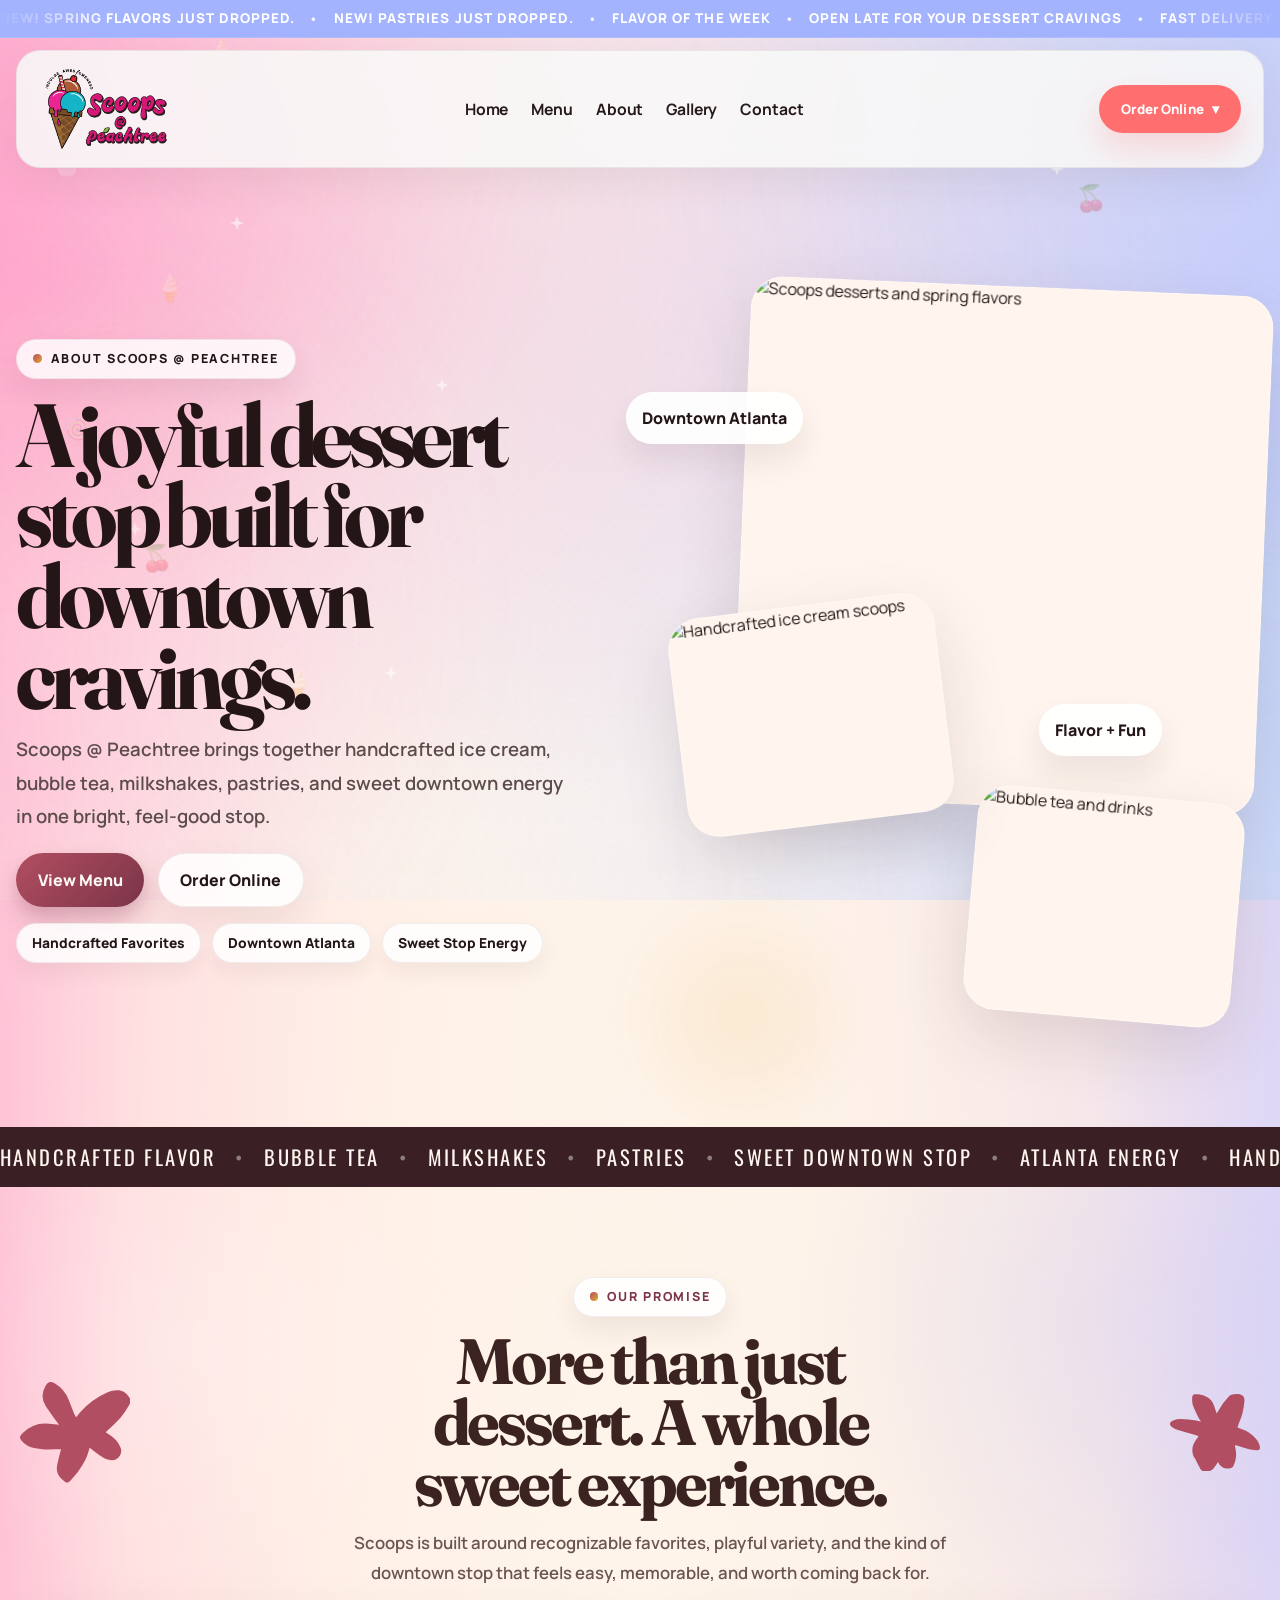
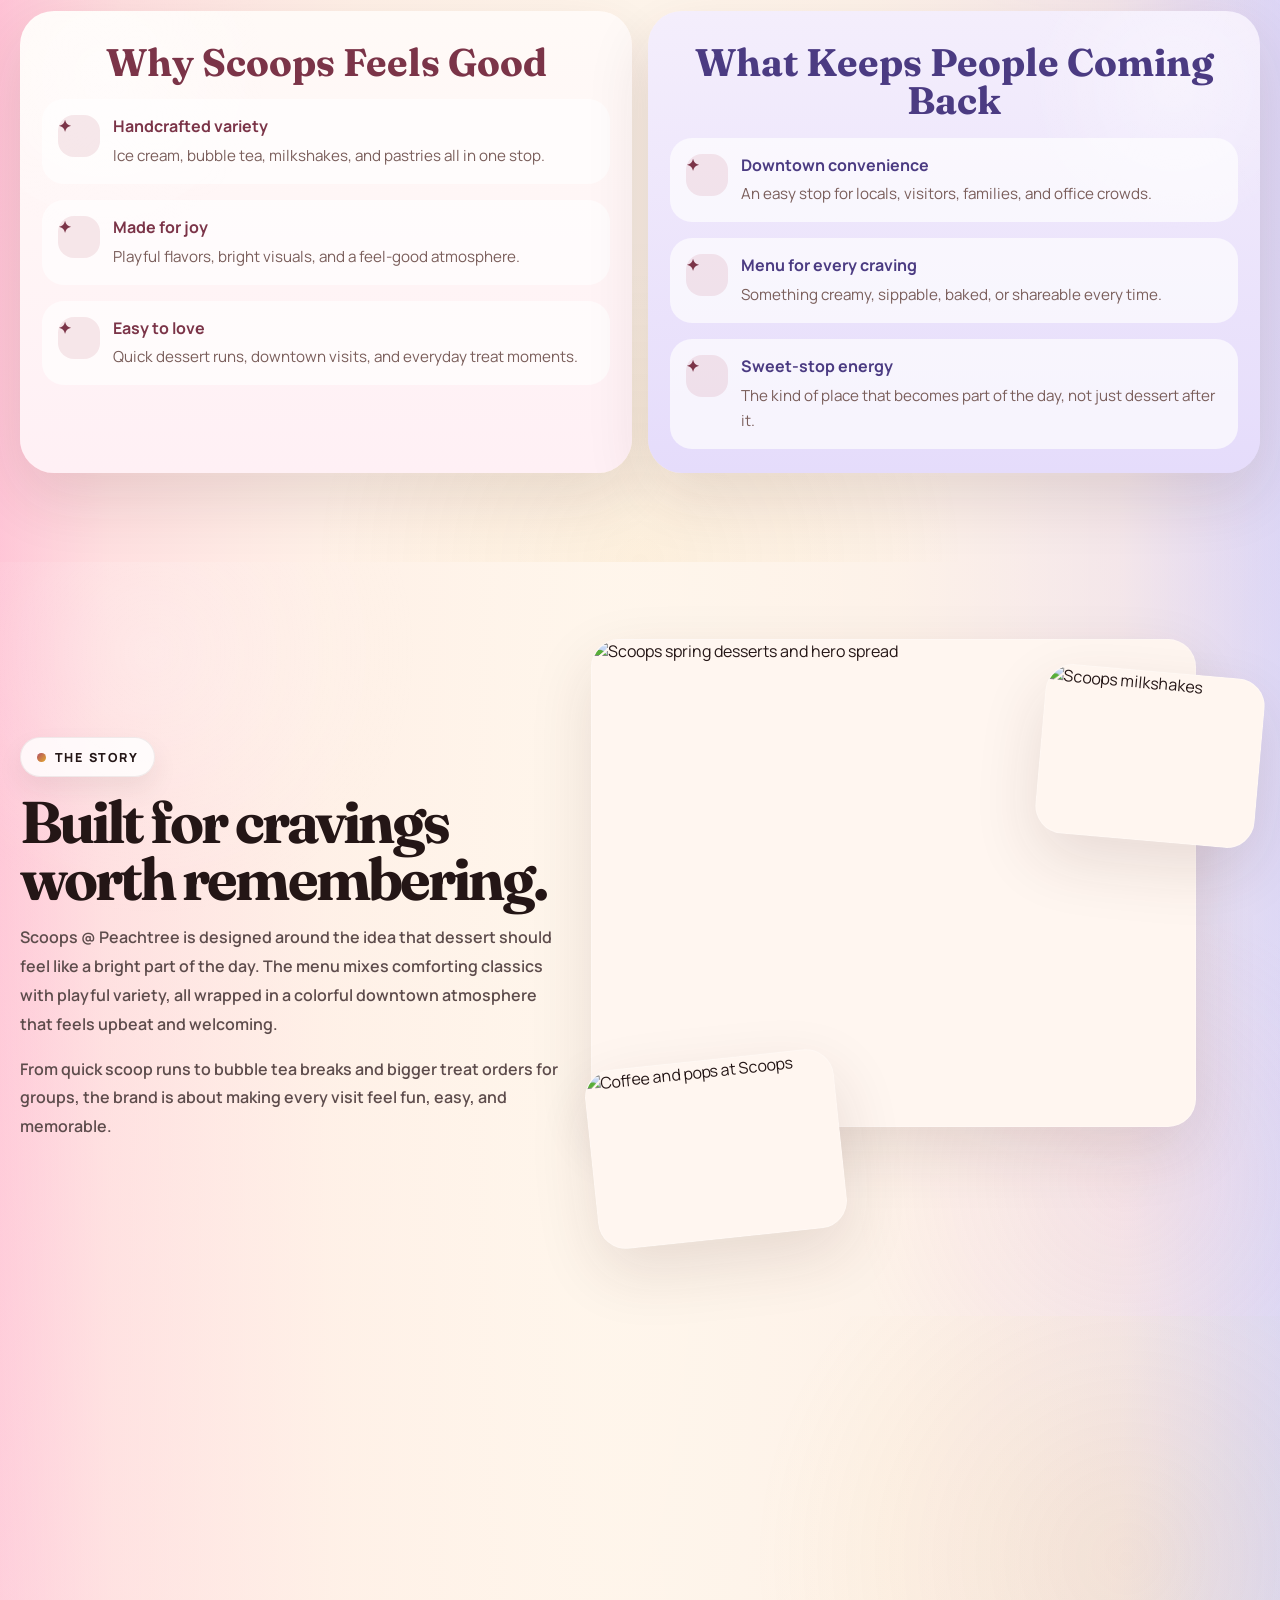
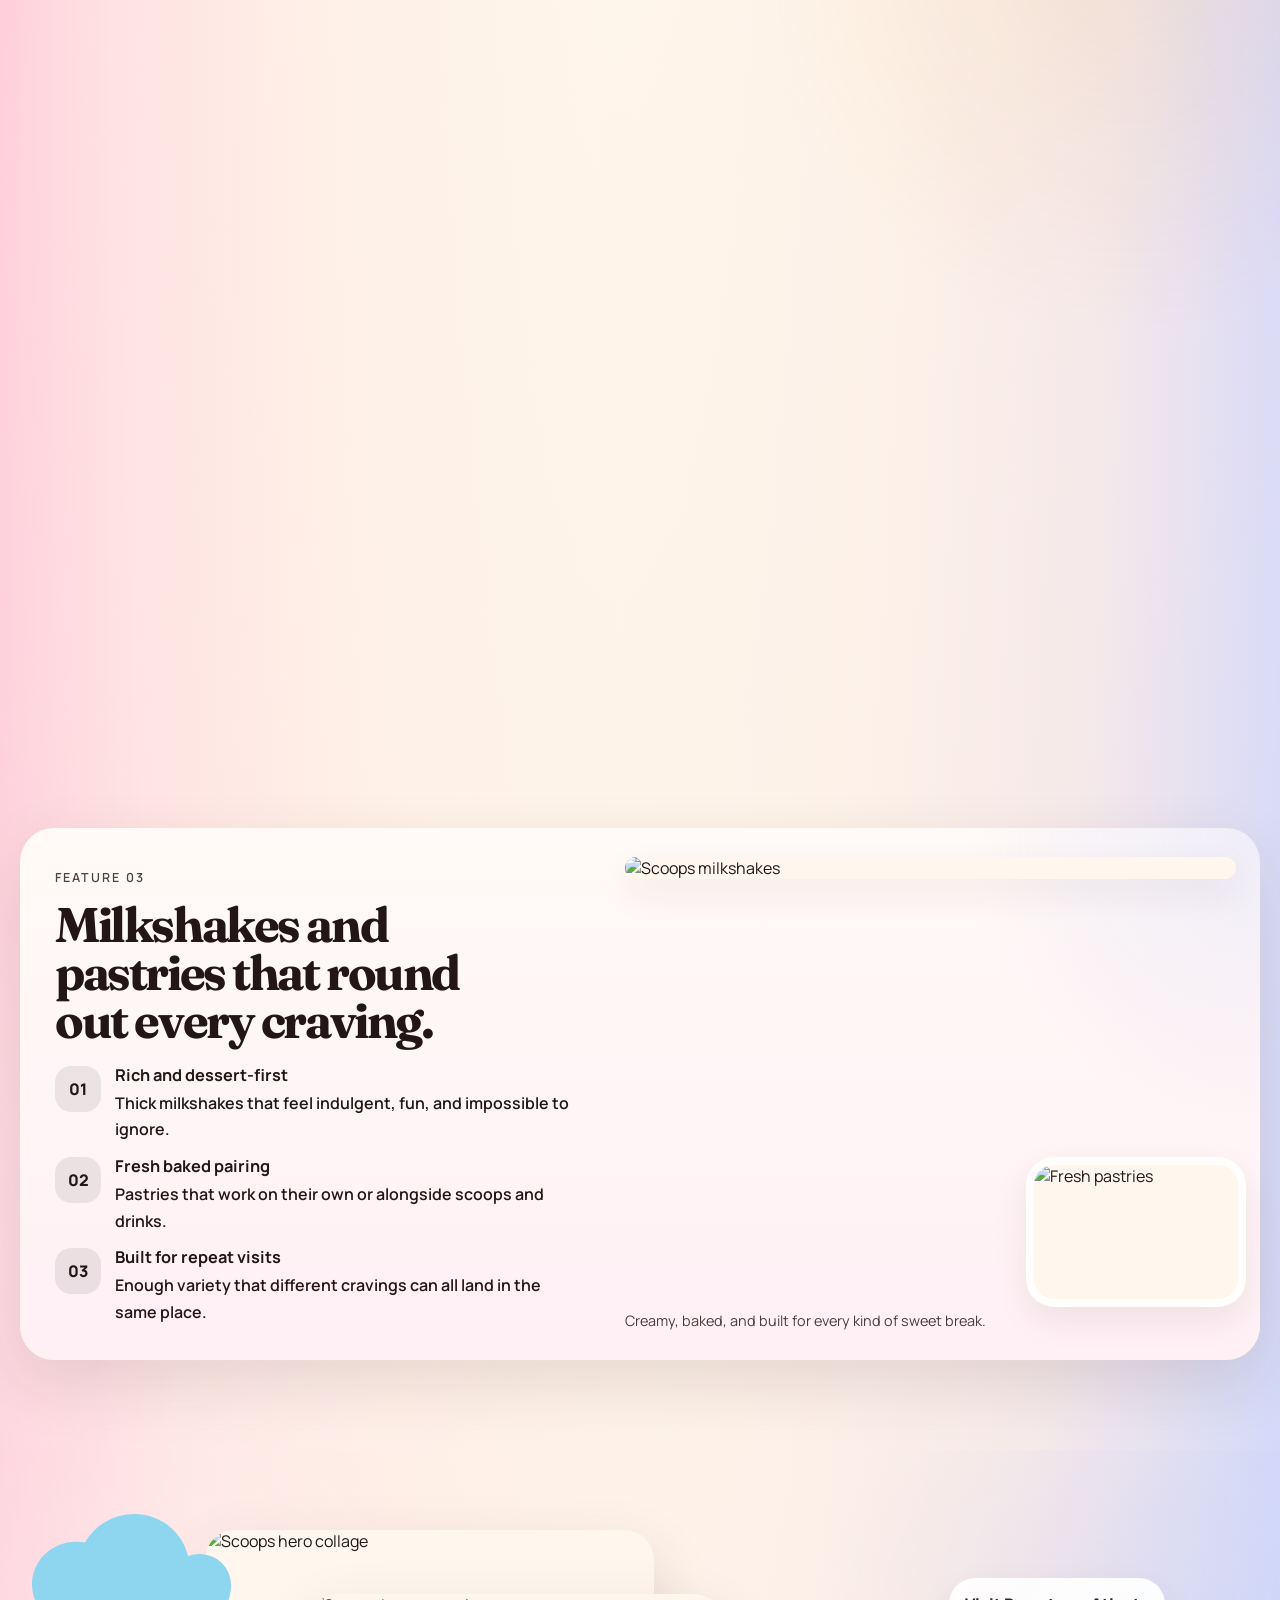
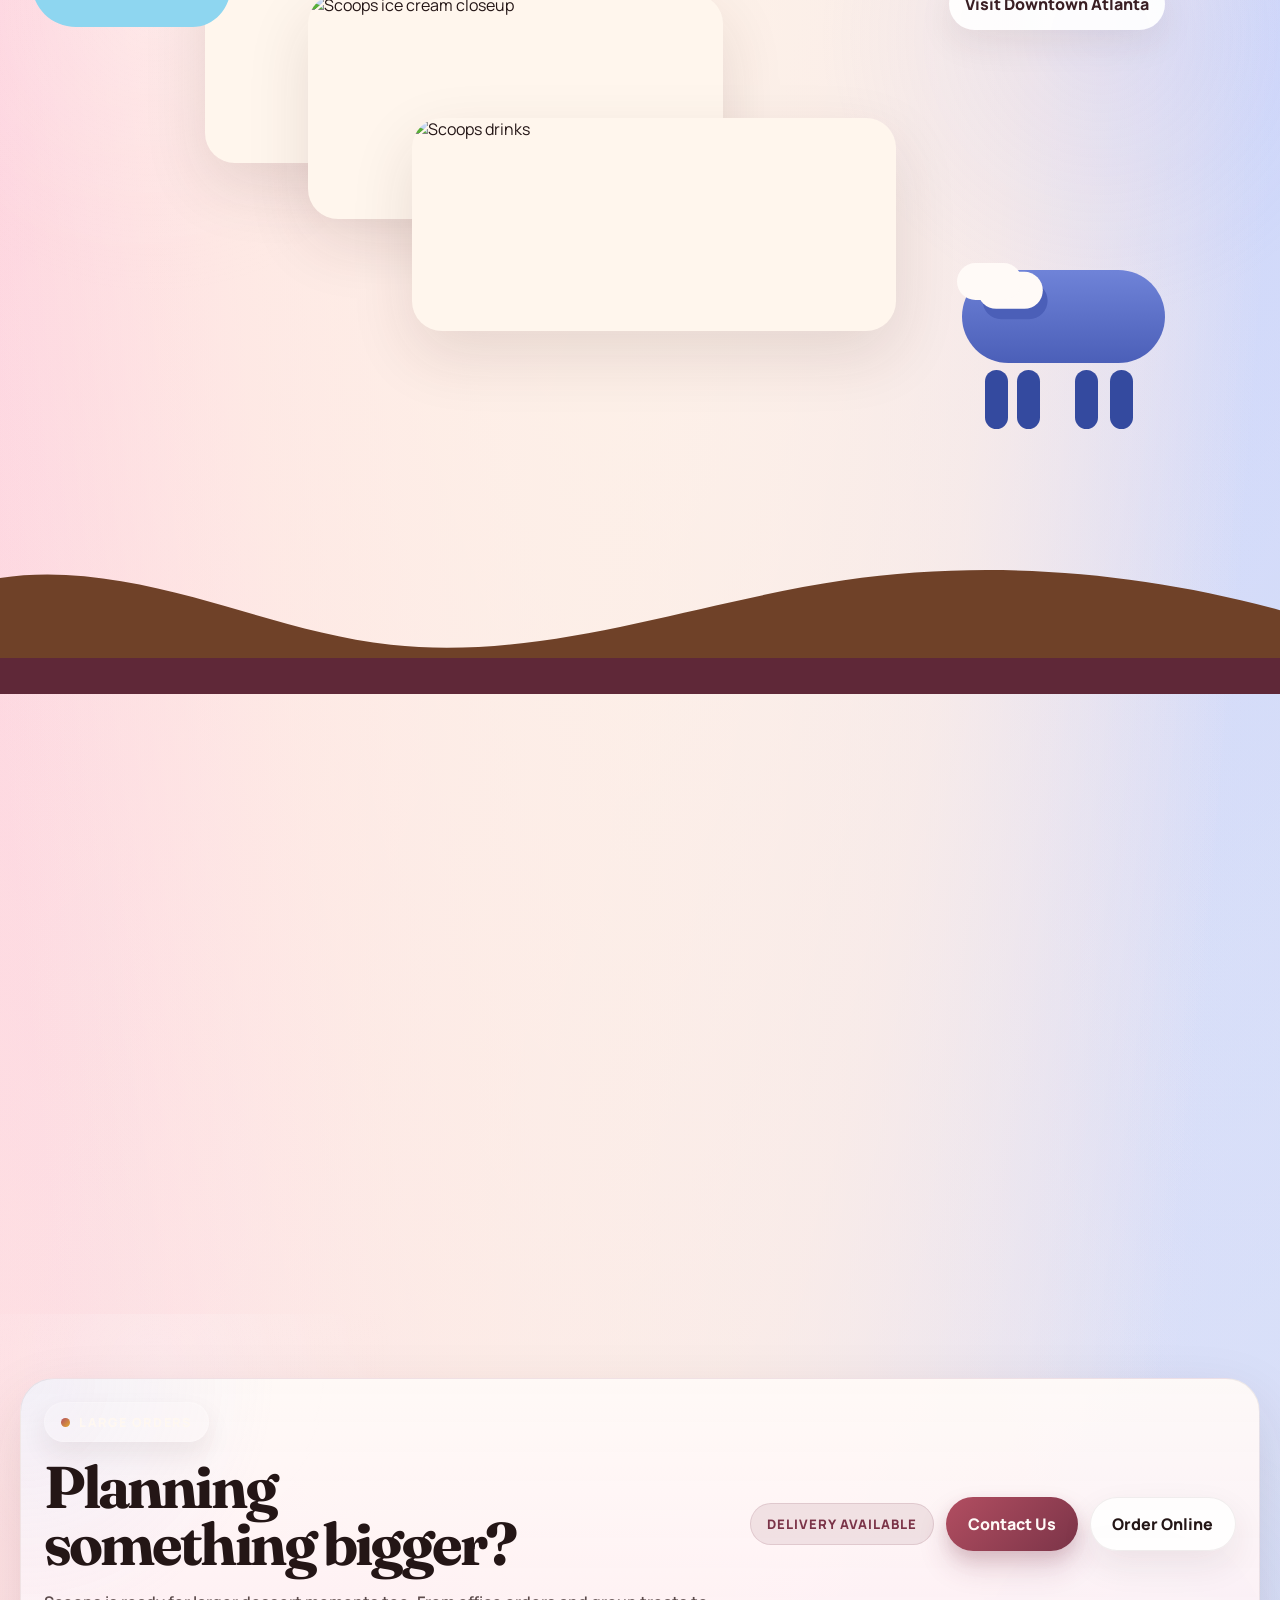
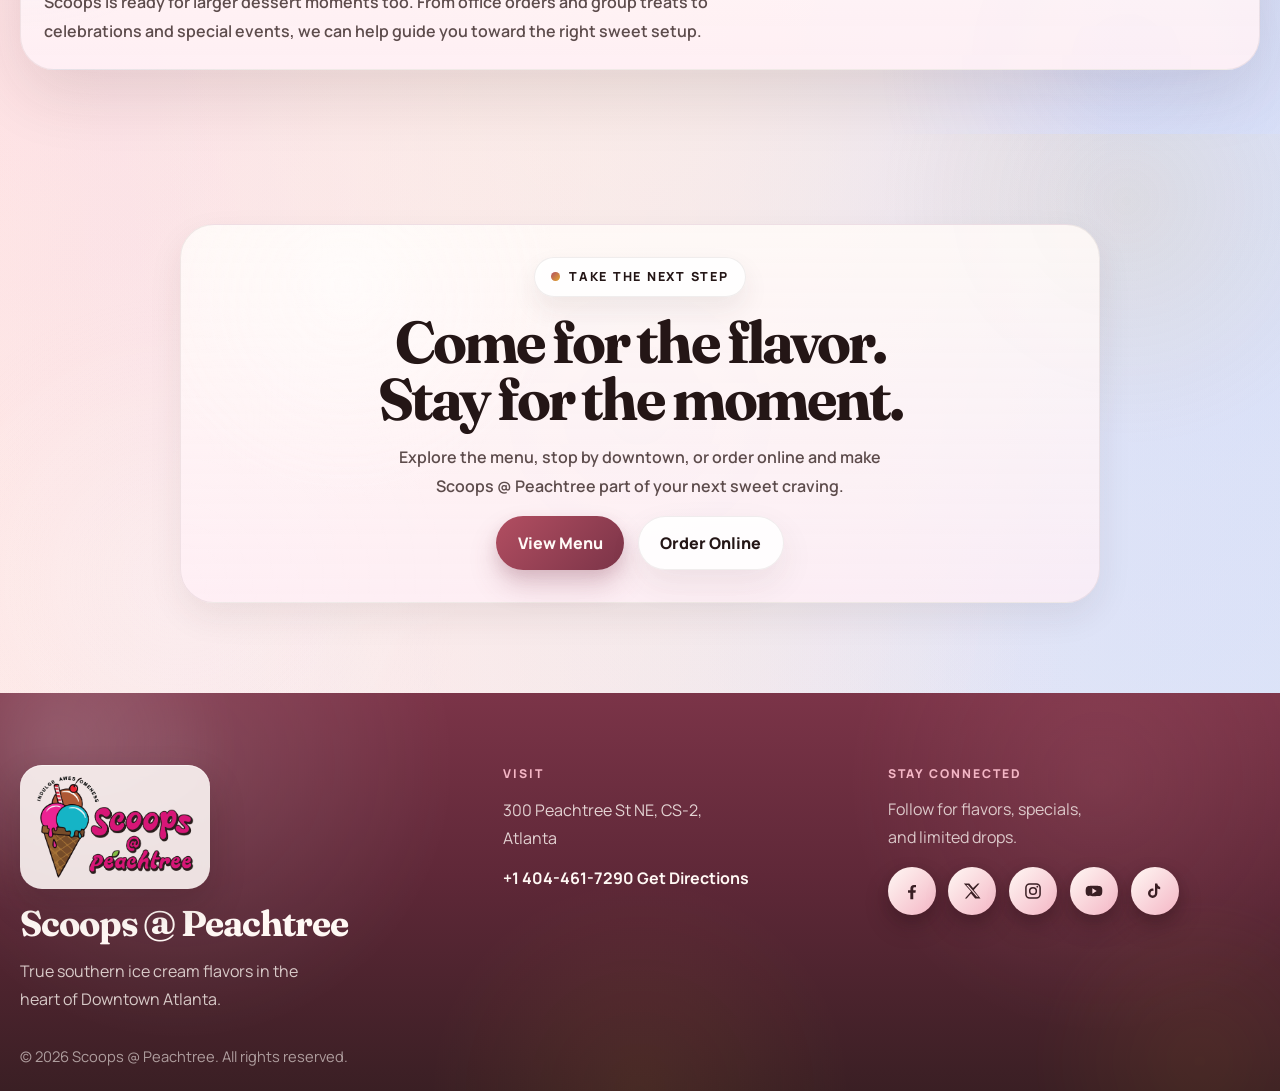
==== commit 9d6b3447: "updated the social account links" ====
--- a/about.html
+++ b/about.html
@@ -714,7 +714,7 @@
           </div>
         </div>
       </section>
-
+      <!-- Footer -->
       <footer class="site-footer" id="contact" aria-labelledby="footer-title">
         <div class="site-footer__glow site-footer__glow--left" aria-hidden="true"></div>
         <div class="site-footer__glow site-footer__glow--right" aria-hidden="true"></div>
@@ -739,7 +739,7 @@
               <p class="site-footer__label">Visit</p>
               <p class="site-footer__text">300 Peachtree St NE, CS-2, Atlanta</p>
               <a class="site-footer__phone" href="tel:+14044617290">+1 404-461-7290</a>
-              <a class="site-footer__directions" href="./index.html#visit">Get Directions</a>
+              <a class="site-footer__directions" href="#visit">Get Directions</a>
             </div>
 
             <div class="site-footer__social">
@@ -749,7 +749,13 @@
               </p>
 
               <div class="site-footer__icons" aria-label="Footer social media links">
-                <a class="site-footer__icon" href="#" aria-label="Facebook" target="_blank" rel="noopener noreferrer">
+                <a
+                  class="site-footer__icon"
+                  href="https://www.facebook.com/share/1JMHfgwtU4/"
+                  aria-label="Facebook"
+                  target="_blank"
+                  rel="noopener noreferrer"
+                >
                   <svg viewBox="0 0 24 24" fill="currentColor" aria-hidden="true">
                     <path d="M13.5 22v-8h2.7l.4-3h-3.1V9.1c0-.9.3-1.6 1.6-1.6h1.7V4.8c-.3 0-1.3-.1-2.5-.1-2.5 0-4.2 1.5-4.2 4.4V11H7.2v3h2.8v8h3.5Z"/>
                   </svg>
@@ -760,9 +766,13 @@
                     <path d="M18.9 3H21l-6.9 7.9L22.2 21h-6.4l-5-6-5.2 6H3.5l7.4-8.4L2.2 3h6.5l4.5 5.4L18.9 3Zm-1.1 16h1.8L7.2 4.9H5.3L17.8 19Z"/>
                   </svg>
                 </a>
-
-                <a class="site-footer__icon" href="#" aria-label="Instagram" target="_blank" rel="noopener noreferrer">
-                  <svg viewBox="0 0 24 24" fill="none" aria-hidden="true">
+                <a
+                  class="site-footer__icon"
+                  href="https://www.instagram.com/scoops_at_peachtree?igsh=MTVlZjNndXl3eXMyeQ=="
+                  aria-label="Instagram"
+                  target="_blank"
+                  rel="noopener noreferrer"
+                >                  <svg viewBox="0 0 24 24" fill="none" aria-hidden="true">
                     <rect x="3.5" y="3.5" width="17" height="17" rx="4.5" stroke="currentColor" stroke-width="1.8"/>
                     <circle cx="12" cy="12" r="4" stroke="currentColor" stroke-width="1.8"/>
                     <circle cx="17.2" cy="6.8" r="1.1" fill="currentColor"/>
@@ -789,6 +799,9 @@
           </div>
         </div>
       </footer>
+
+
+
     </main>
 
     <script src="https://unpkg.com/@lottiefiles/lottie-player@latest/dist/lottie-player.js"></script>
--- a/css/announcement-header.css
+++ b/css/announcement-header.css
@@ -31,7 +31,7 @@
   margin: 0;
   font-family: "Manrope", sans-serif;
   color: var(--text-main);
-  background: #dfead8;
+  /* background: #dfead8; */
   overflow-x: hidden;
 }
 
@@ -646,4 +646,71 @@
   .top-offset {
     height: calc(var(--announcement-height) + var(--header-height));
   }
+}
+
+/* =========================
+   Mobile Header Polish
+========================= */
+
+@media (max-width: 640px) {
+  :root {
+    --announcement-height: 36px;
+    --header-height: 78px;
+    --header-height-scrolled: 70px;
+  }
+
+  .site-header__inner {
+    min-height: var(--header-height);
+    width: calc(100% - 28px);
+    margin-top: 10px;
+    padding: 0 18px;
+    display: flex;
+    align-items: center;
+    justify-content: space-between;
+    border-radius: 22px;
+  }
+
+  .site-header.is-condensed .site-header__inner {
+    min-height: var(--header-height-scrolled);
+  }
+
+  .site-logo {
+    display: flex;
+    align-items: center;
+  }
+
+  .site-logo img {
+    height: 56px;
+  }
+
+  .site-header.is-condensed .site-logo img {
+    height: 50px;
+  }
+
+  .site-header__actions {
+    display: flex;
+    align-items: center;
+  }
+
+  .menu-toggle {
+    width: 48px;
+    height: 48px;
+    flex: 0 0 48px;
+  }
+
+  .top-offset {
+    height: calc(var(--announcement-height) + var(--header-height) + 4px);
+  }
+}
+
+@media (max-width: 380px) {
+  .site-logo img {
+    height: 50px;
+  }
+
+  .menu-toggle {
+    width: 44px;
+    height: 44px;
+    flex-basis: 44px;
+  }
 }
--- a/css/global-background.css
+++ b/css/global-background.css
@@ -1,11 +1,11 @@
 /* =========================
    GLOBAL BACKGROUND SYSTEM
-   Sunny Scoop Festival Background
+   Ice Cream Layer Pastel Background + Animated Elements
 ========================= */
 
 :root {
-  --scoop-cream: #fbf7e8;
-  --scoop-cream-deep: #f7f0d6;
+  --scoop-cream: #fff8f0;
+  --scoop-cream-deep: #fcf8f0;
 
   --scoop-pink: #ff92c8;
   --scoop-pink-soft: #ffd9eb;
@@ -23,6 +23,7 @@
 
 /* =========================
    PAGE BASE
+   CSS-only ice cream layer approximation
 ========================= */
 
 body {
@@ -31,10 +32,113 @@
   overflow-x: hidden;
 
   background:
-    radial-gradient(circle at 12% 10%, rgba(255, 146, 200, 0.14), transparent 22%),
-    radial-gradient(circle at 86% 12%, rgba(171, 216, 255, 0.12), transparent 24%),
-    radial-gradient(circle at 50% 96%, rgba(183, 176, 255, 0.06), transparent 26%),
-    linear-gradient(135deg, #fbf7e8 0%, #faf5e2 55%, #f8f2df 100%);
+    /* warm cream center veil */
+    radial-gradient(
+      ellipse at 48% 34%,
+      rgba(255, 247, 236, 0.98) 0%,
+      rgba(255, 244, 232, 0.92) 30%,
+      rgba(255, 239, 229, 0.72) 54%,
+      rgba(255, 239, 229, 0) 78%
+    ),
+
+    /* strong pink left / upper-left band */
+    radial-gradient(
+      ellipse at -10% 24%,
+      rgba(255, 139, 190, 0.76) 0%,
+      rgba(255, 169, 207, 0.58) 20%,
+      rgba(255, 204, 224, 0.34) 42%,
+      rgba(255, 243, 235, 0) 70%
+    ),
+
+    /* broader pink lower-left layer */
+    radial-gradient(
+      ellipse at 7% 62%,
+      rgba(255, 185, 211, 0.48) 0%,
+      rgba(255, 215, 226, 0.30) 36%,
+      rgba(255, 244, 235, 0) 70%
+    ),
+
+    /* lavender/purple upper-right band */
+    radial-gradient(
+      ellipse at 92% 22%,
+      rgba(184, 178, 255, 0.56) 0%,
+      rgba(205, 207, 255, 0.46) 26%,
+      rgba(230, 227, 255, 0.28) 50%,
+      rgba(255, 244, 235, 0) 76%
+    ),
+
+    /* soft blue lower-right layer */
+    radial-gradient(
+      ellipse at 96% 66%,
+      rgba(160, 195, 255, 0.46) 0%,
+      rgba(198, 216, 255, 0.34) 34%,
+      rgba(232, 237, 255, 0.20) 56%,
+      rgba(255, 244, 235, 0) 78%
+    ),
+
+    /* subtle horizontal ice-cream-band wash */
+    linear-gradient(
+      100deg,
+      rgba(255, 190, 214, 0.40) 0%,
+      rgba(255, 226, 230, 0.24) 21%,
+      rgba(255, 244, 232, 0.72) 42%,
+      rgba(245, 232, 248, 0.38) 64%,
+      rgba(205, 222, 255, 0.44) 100%
+    ),
+
+    /* base */
+    linear-gradient(
+      180deg,
+      #fff4ec 0%,
+      #fff0e8 45%,
+      #fbf2e8 100%
+    );
+}
+
+/* Fixed wash that creates the cream center and dessert-layer softness */
+body::before {
+  content: "";
+  position: fixed;
+  inset: 0;
+  z-index: -5;
+  pointer-events: none;
+
+  background:
+    /* cream center restoration */
+    radial-gradient(
+      ellipse at 48% 40%,
+      rgba(255, 242, 224, 0.68) 0%,
+      rgba(255, 245, 232, 0.52) 34%,
+      rgba(255, 248, 240, 0.18) 62%,
+      rgba(255, 248, 240, 0) 84%
+    ),
+
+    /* pink horizontal layer similar to reference */
+    linear-gradient(
+      105deg,
+      rgba(255, 152, 197, 0.46) 0%,
+      rgba(255, 188, 215, 0.32) 18%,
+      rgba(255, 231, 231, 0.20) 36%,
+      rgba(255, 248, 240, 0.08) 52%,
+      rgba(255, 248, 240, 0) 68%
+    ),
+
+    /* blue/lavender horizontal layer similar to reference */
+    linear-gradient(
+      82deg,
+      rgba(255, 248, 240, 0) 0%,
+      rgba(255, 248, 240, 0.08) 34%,
+      rgba(222, 218, 255, 0.26) 62%,
+      rgba(173, 202, 255, 0.42) 100%
+    ),
+
+    /* very soft overall cream glaze */
+    linear-gradient(
+      180deg,
+      rgba(255, 238, 230, 0.26) 0%,
+      rgba(255, 244, 234, 0.46) 42%,
+      rgba(252, 244, 232, 0.42) 100%
+    );
 }
 
 /* =========================
@@ -49,108 +153,144 @@
   overflow: hidden;
 }
 
+/* Extra fixed atmosphere layer */
+.background::before {
+  content: "";
+  position: absolute;
+  inset: 0;
+  z-index: -2;
+  pointer-events: none;
+
+  background:
+    /* left pink glow layer */
+    radial-gradient(
+      ellipse at 2% 30%,
+      rgba(255, 128, 188, 0.32) 0%,
+      rgba(255, 179, 210, 0.24) 30%,
+      rgba(255, 248, 240, 0) 66%
+    ),
+
+    /* right lavender-blue glow layer */
+    radial-gradient(
+      ellipse at 95% 32%,
+      rgba(177, 185, 255, 0.34) 0%,
+      rgba(207, 216, 255, 0.26) 34%,
+      rgba(255, 248, 240, 0) 70%
+    ),
+
+    /* low blue softness */
+    radial-gradient(
+      ellipse at 96% 74%,
+      rgba(157, 196, 255, 0.22) 0%,
+      rgba(214, 228, 255, 0.18) 38%,
+      rgba(255, 248, 240, 0) 72%
+    );
+}
+
 /* =========================
    SOFT GLOW BLOBS
+   Tuned to support ice-cream layer background
 ========================= */
 
 .bg-glow {
   position: absolute;
   border-radius: 50%;
-  filter: blur(60px);
-  opacity: 0.26;
+  filter: blur(92px);
+  opacity: 0.38;
   will-change: transform;
-  animation: bgGlowFloat 12s ease-in-out infinite alternate;
+  animation: bgGlowFloat 13s ease-in-out infinite alternate;
 }
 
 .bg-glow--pink-top {
-  width: 360px;
-  height: 360px;
-  top: -40px;
-  left: -100px;
-  background: rgba(255, 146, 200, 0.30);
+  width: 760px;
+  height: 760px;
+  top: -250px;
+  left: -360px;
+  background: rgba(255, 118, 184, 0.40);
 }
 
 .bg-glow--blue-top {
-  width: 300px;
-  height: 300px;
-  top: 120px;
-  right: -80px;
-  background: rgba(171, 216, 255, 0.28);
+  width: 800px;
+  height: 800px;
+  top: -250px;
+  right: -360px;
+  background: rgba(166, 183, 255, 0.40);
   animation-delay: 1s;
 }
 
 .bg-glow--pink-mid {
-  width: 420px;
-  height: 420px;
-  top: 48%;
-  left: 8%;
-  background: rgba(255, 146, 200, 0.14);
+  width: 720px;
+  height: 720px;
+  top: 28%;
+  left: -360px;
+  background: rgba(255, 170, 204, 0.30);
   animation-delay: 2s;
 }
 
 .bg-glow--blue-bottom {
-  width: 390px;
-  height: 390px;
-  bottom: -90px;
-  right: 8%;
-  background: rgba(171, 216, 255, 0.14);
+  width: 760px;
+  height: 760px;
+  bottom: -300px;
+  right: -300px;
+  background: rgba(166, 204, 255, 0.28);
   animation-delay: 0.6s;
 }
 
 /* =========================
    MOVING SUNBURST RAYS
+   Softened to avoid patching
 ========================= */
 
 .sunburst-rays {
   position: absolute;
-  width: 720px;
-  height: 720px;
+  width: 920px;
+  height: 920px;
   border-radius: 50%;
-  opacity: 0.85;
+  opacity: 0.10;
   will-change: transform;
   pointer-events: none;
 
   background:
     repeating-conic-gradient(
       from 0deg,
-      rgba(255, 255, 255, 0) 0deg 10deg,
-      rgba(255, 146, 200, 0.065) 10deg 13deg,
-      rgba(255, 255, 255, 0) 13deg 20deg,
-      rgba(171, 216, 255, 0.065) 20deg 23deg,
-      rgba(255, 255, 255, 0) 23deg 32deg
+      rgba(255, 255, 255, 0) 0deg 12deg,
+      rgba(255, 146, 200, 0.022) 12deg 15deg,
+      rgba(255, 255, 255, 0) 15deg 24deg,
+      rgba(171, 216, 255, 0.022) 24deg 27deg,
+      rgba(255, 255, 255, 0) 27deg 38deg
     );
 
   mask-image: radial-gradient(
-    circle at 20% 55%,
-    rgba(0, 0, 0, 0.78) 0%,
-    rgba(0, 0, 0, 0.46) 40%,
+    circle at 28% 48%,
+    rgba(0, 0, 0, 0.42),
+    rgba(0, 0, 0, 0.16) 42%,
     transparent 72%
   );
 
   -webkit-mask-image: radial-gradient(
-    circle at 20% 55%,
-    rgba(0, 0, 0, 0.78) 0%,
-    rgba(0, 0, 0, 0.46) 40%,
+    circle at 28% 48%,
+    rgba(0, 0, 0, 0.42),
+    rgba(0, 0, 0, 0.16) 42%,
     transparent 72%
   );
 
-  animation: sunburstSweep 9s ease-in-out infinite alternate;
+  animation: sunburstSweep 15s ease-in-out infinite alternate;
 }
 
 .sunburst-rays--hero {
-  top: -140px;
-  right: -90px;
-  transform-origin: 16% 58%;
+  top: -260px;
+  right: -290px;
+  transform-origin: 22% 52%;
 }
 
 .sunburst-rays--footer {
-  width: 560px;
-  height: 560px;
-  bottom: -160px;
-  left: -140px;
-  opacity: 0.45;
+  width: 620px;
+  height: 620px;
+  bottom: -220px;
+  left: -220px;
+  opacity: 0.08;
   transform-origin: 76% 42%;
-  animation-duration: 12s;
+  animation-duration: 18s;
   animation-direction: alternate-reverse;
 }
 
@@ -161,7 +301,7 @@
 .confetti-piece {
   position: absolute;
   display: block;
-  opacity: 0.34;
+  opacity: 0.22;
   border-radius: 999px;
   will-change: transform;
   animation: confettiDrift linear infinite;
@@ -303,7 +443,7 @@
 .dessert-icon {
   position: absolute;
   font-size: clamp(1.25rem, 2vw, 2rem);
-  opacity: 0.30;
+  opacity: 0.22;
   filter:
     brightness(1.12)
     saturate(1.1)
@@ -409,7 +549,7 @@
   position: absolute;
   width: 14px;
   height: 14px;
-  background: rgba(255, 255, 255, 0.95);
+  background: rgba(255, 255, 255, 0.90);
   clip-path: polygon(
     50% 0%,
     62% 38%,
@@ -420,7 +560,7 @@
     0% 50%,
     38% 38%
   );
-  opacity: 0.74;
+  opacity: 0.64;
   will-change: transform, opacity;
   animation: sparkleTwinkle 2s ease-in-out infinite alternate;
 }
@@ -495,29 +635,21 @@
   }
 
   to {
-    transform: translate3d(22px, -16px, 0) scale(1.06);
+    transform: translate3d(18px, -14px, 0) scale(1.05);
   }
 }
 
 @keyframes sunburstSweep {
   0% {
-    transform: rotate(-8deg) translate3d(0, 0, 0);
-  }
-
-  25% {
-    transform: rotate(2deg) translate3d(-12px, 8px, 0);
+    transform: rotate(-5deg) translate3d(0, 0, 0);
   }
 
   50% {
-    transform: rotate(10deg) translate3d(-24px, 0, 0);
-  }
-
-  75% {
-    transform: rotate(-2deg) translate3d(-12px, -6px, 0);
+    transform: rotate(7deg) translate3d(-16px, 0, 0);
   }
 
   100% {
-    transform: rotate(7deg) translate3d(-18px, 10px, 0);
+    transform: rotate(5deg) translate3d(-12px, 8px, 0);
   }
 }
 
@@ -560,12 +692,12 @@
 @keyframes sparkleTwinkle {
   from {
     transform: scale(0.7) rotate(0deg);
-    opacity: 0.32;
+    opacity: 0.28;
   }
 
   to {
     transform: scale(1.25) rotate(45deg);
-    opacity: 0.98;
+    opacity: 0.86;
   }
 }
 
@@ -595,7 +727,6 @@
   box-shadow: 0 20px 38px rgba(255, 111, 111, 0.30);
 }
 
-
 /* =========================
    CONTENT LAYER FIX
 ========================= */
@@ -621,7 +752,7 @@
 
   box-shadow:
     0 20px 50px rgba(120, 60, 80, 0.10),
-    inset 0 1px 0 rgba(255,255,255,0.55);
+    inset 0 1px 0 rgba(255, 255, 255, 0.55);
 }
 
 /* =========================
@@ -629,20 +760,72 @@
 ========================= */
 
 @media (max-width: 768px) {
+  body {
+    background:
+      radial-gradient(
+        ellipse at 50% 26%,
+        rgba(255, 247, 236, 0.98) 0%,
+        rgba(255, 244, 232, 0.84) 42%,
+        rgba(255, 239, 229, 0.54) 68%,
+        rgba(255, 239, 229, 0) 86%
+      ),
+      radial-gradient(
+        ellipse at -16% 18%,
+        rgba(255, 139, 190, 0.62) 0%,
+        rgba(255, 186, 214, 0.42) 32%,
+        rgba(255, 248, 240, 0) 72%
+      ),
+      radial-gradient(
+        ellipse at 112% 20%,
+        rgba(184, 178, 255, 0.52) 0%,
+        rgba(208, 213, 255, 0.38) 36%,
+        rgba(255, 248, 240, 0) 74%
+      ),
+      radial-gradient(
+        ellipse at 106% 70%,
+        rgba(160, 195, 255, 0.34) 0%,
+        rgba(209, 225, 255, 0.24) 42%,
+        rgba(255, 248, 240, 0) 74%
+      ),
+      linear-gradient(
+        105deg,
+        rgba(255, 190, 214, 0.34) 0%,
+        rgba(255, 244, 232, 0.68) 44%,
+        rgba(205, 222, 255, 0.34) 100%
+      ),
+      linear-gradient(180deg, #fff4ec 0%, #fff0e8 48%, #fbf2e8 100%);
+  }
+
+  body::before {
+    background:
+      radial-gradient(
+        ellipse at 50% 38%,
+        rgba(255, 242, 224, 0.54) 0%,
+        rgba(255, 245, 232, 0.40) 44%,
+        rgba(255, 248, 240, 0) 82%
+      ),
+      linear-gradient(
+        90deg,
+        rgba(255, 166, 204, 0.28) 0%,
+        rgba(255, 244, 232, 0.30) 46%,
+        rgba(191, 211, 255, 0.30) 100%
+      );
+  }
+
   .dessert-icon {
-    opacity: 0.22;
+    opacity: 0.20;
     font-size: 1.35rem;
   }
 
   .confetti-piece {
-    opacity: 0.24;
+    opacity: 0.20;
   }
 
   .sunburst-rays--hero {
     width: 520px;
     height: 520px;
-    top: -120px;
-    right: -160px;
+    top: -130px;
+    right: -180px;
   }
 
   .sunburst-rays--footer {
@@ -650,7 +833,34 @@
   }
 
   .bg-glow {
-    opacity: 0.20;
+    opacity: 0.28;
+    filter: blur(76px);
+  }
+
+  .bg-glow--pink-top {
+    width: 520px;
+    height: 520px;
+    top: -170px;
+    left: -250px;
+  }
+
+  .bg-glow--blue-top {
+    width: 520px;
+    height: 520px;
+    top: -150px;
+    right: -250px;
+  }
+
+  .bg-glow--pink-mid {
+    width: 440px;
+    height: 440px;
+    left: -230px;
+  }
+
+  .bg-glow--blue-bottom {
+    width: 460px;
+    height: 460px;
+    right: -220px;
   }
 }
 
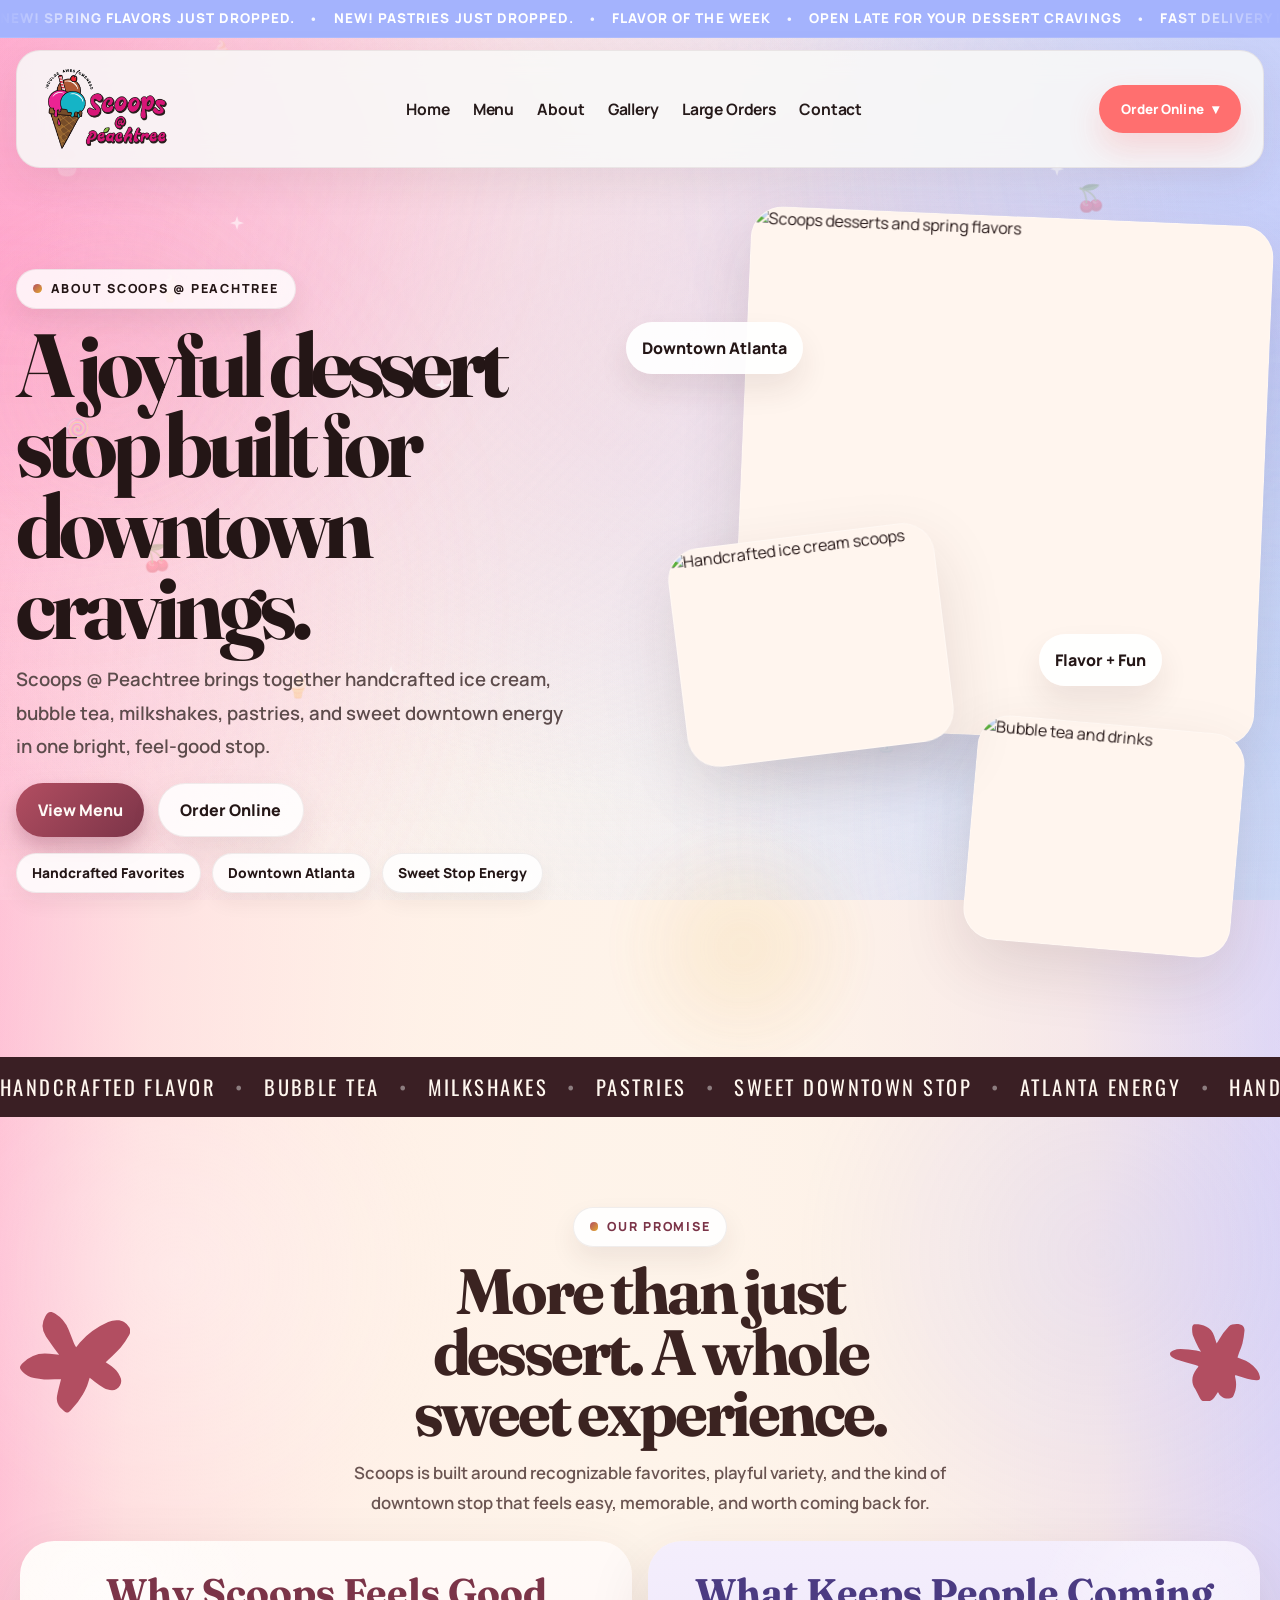
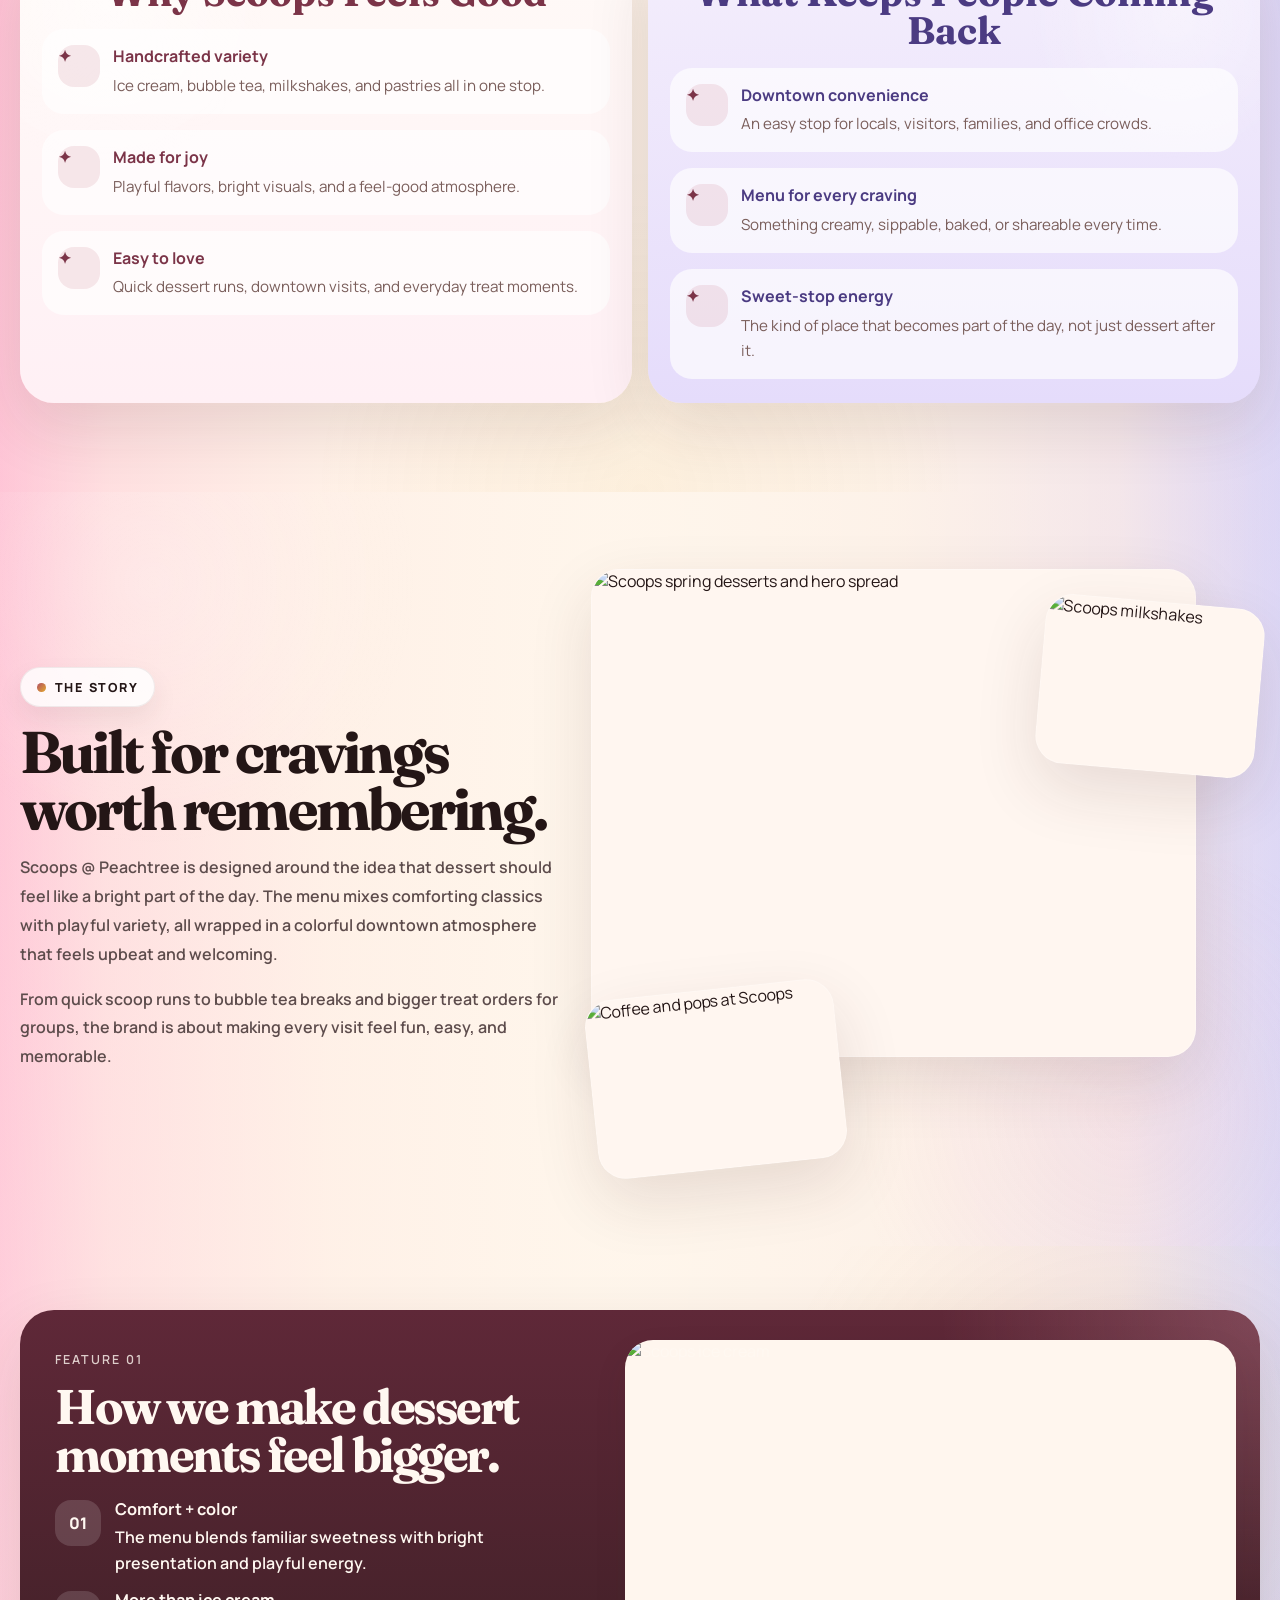
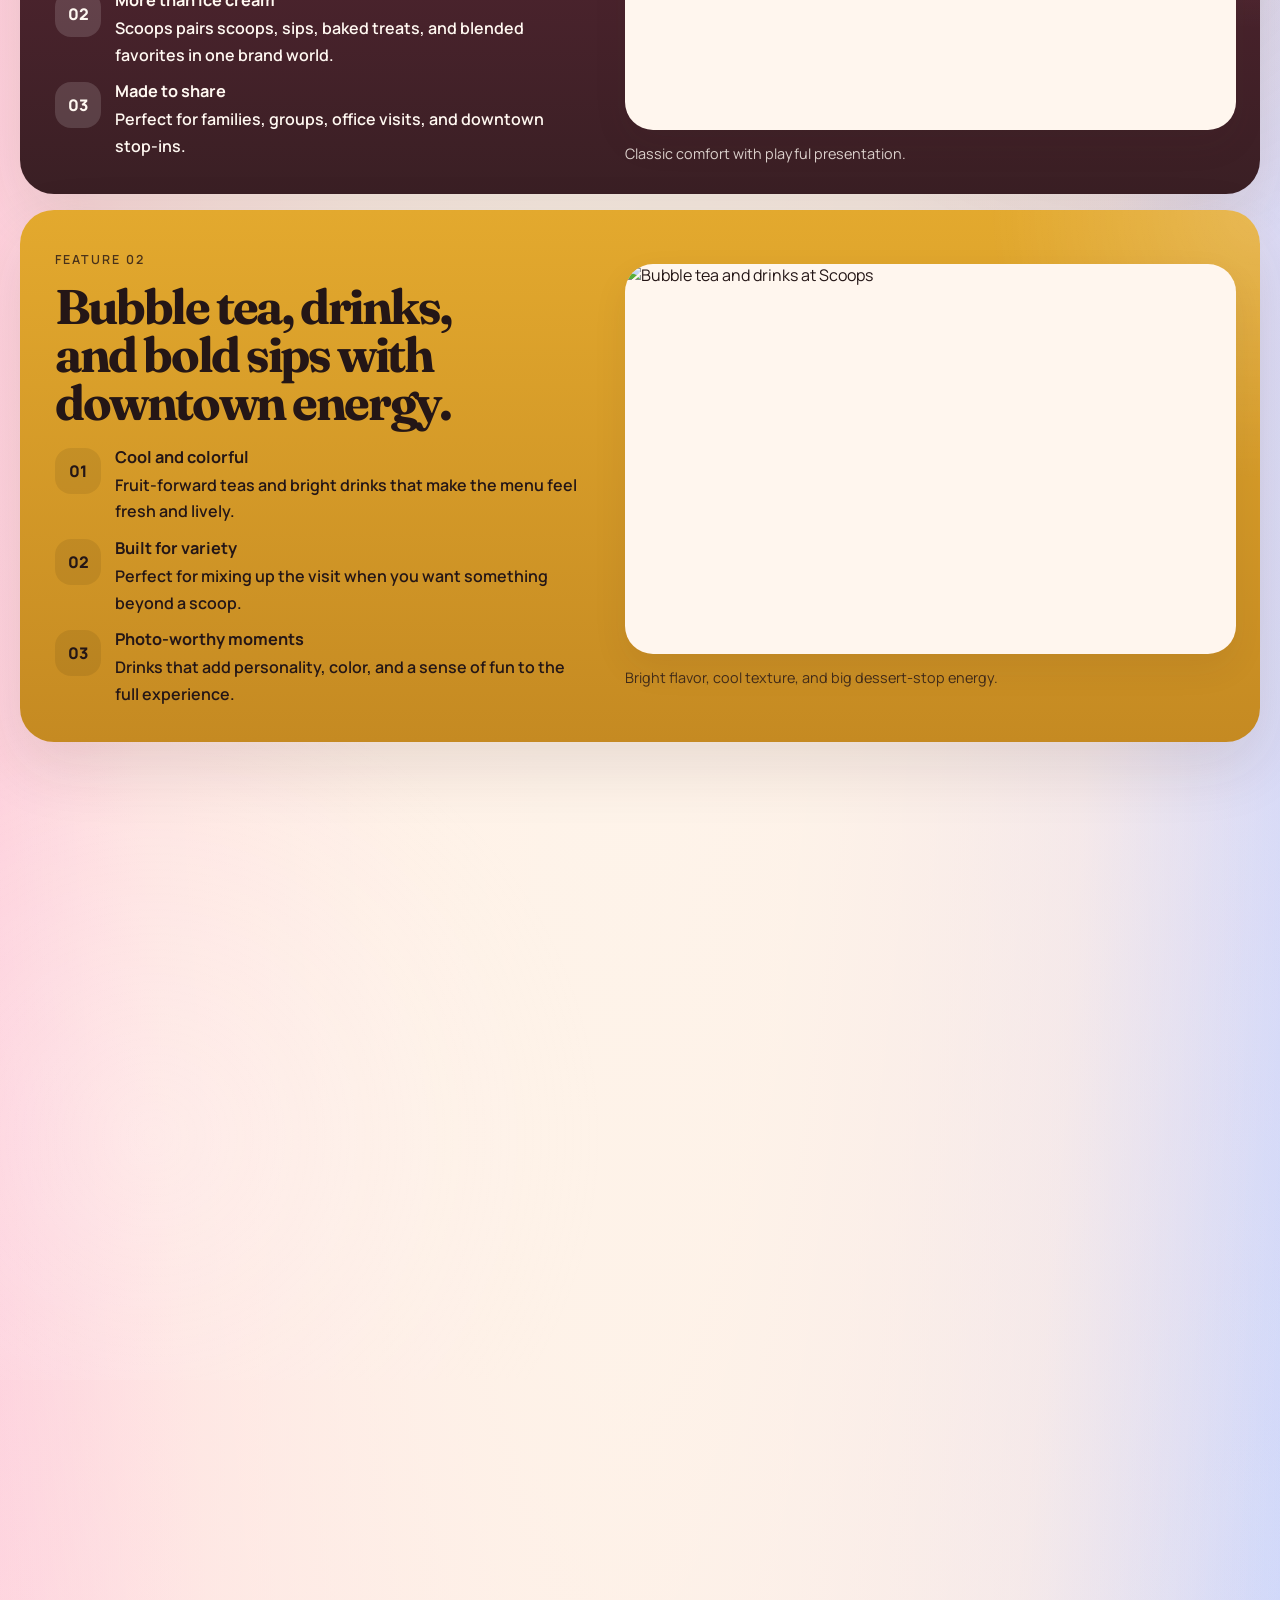
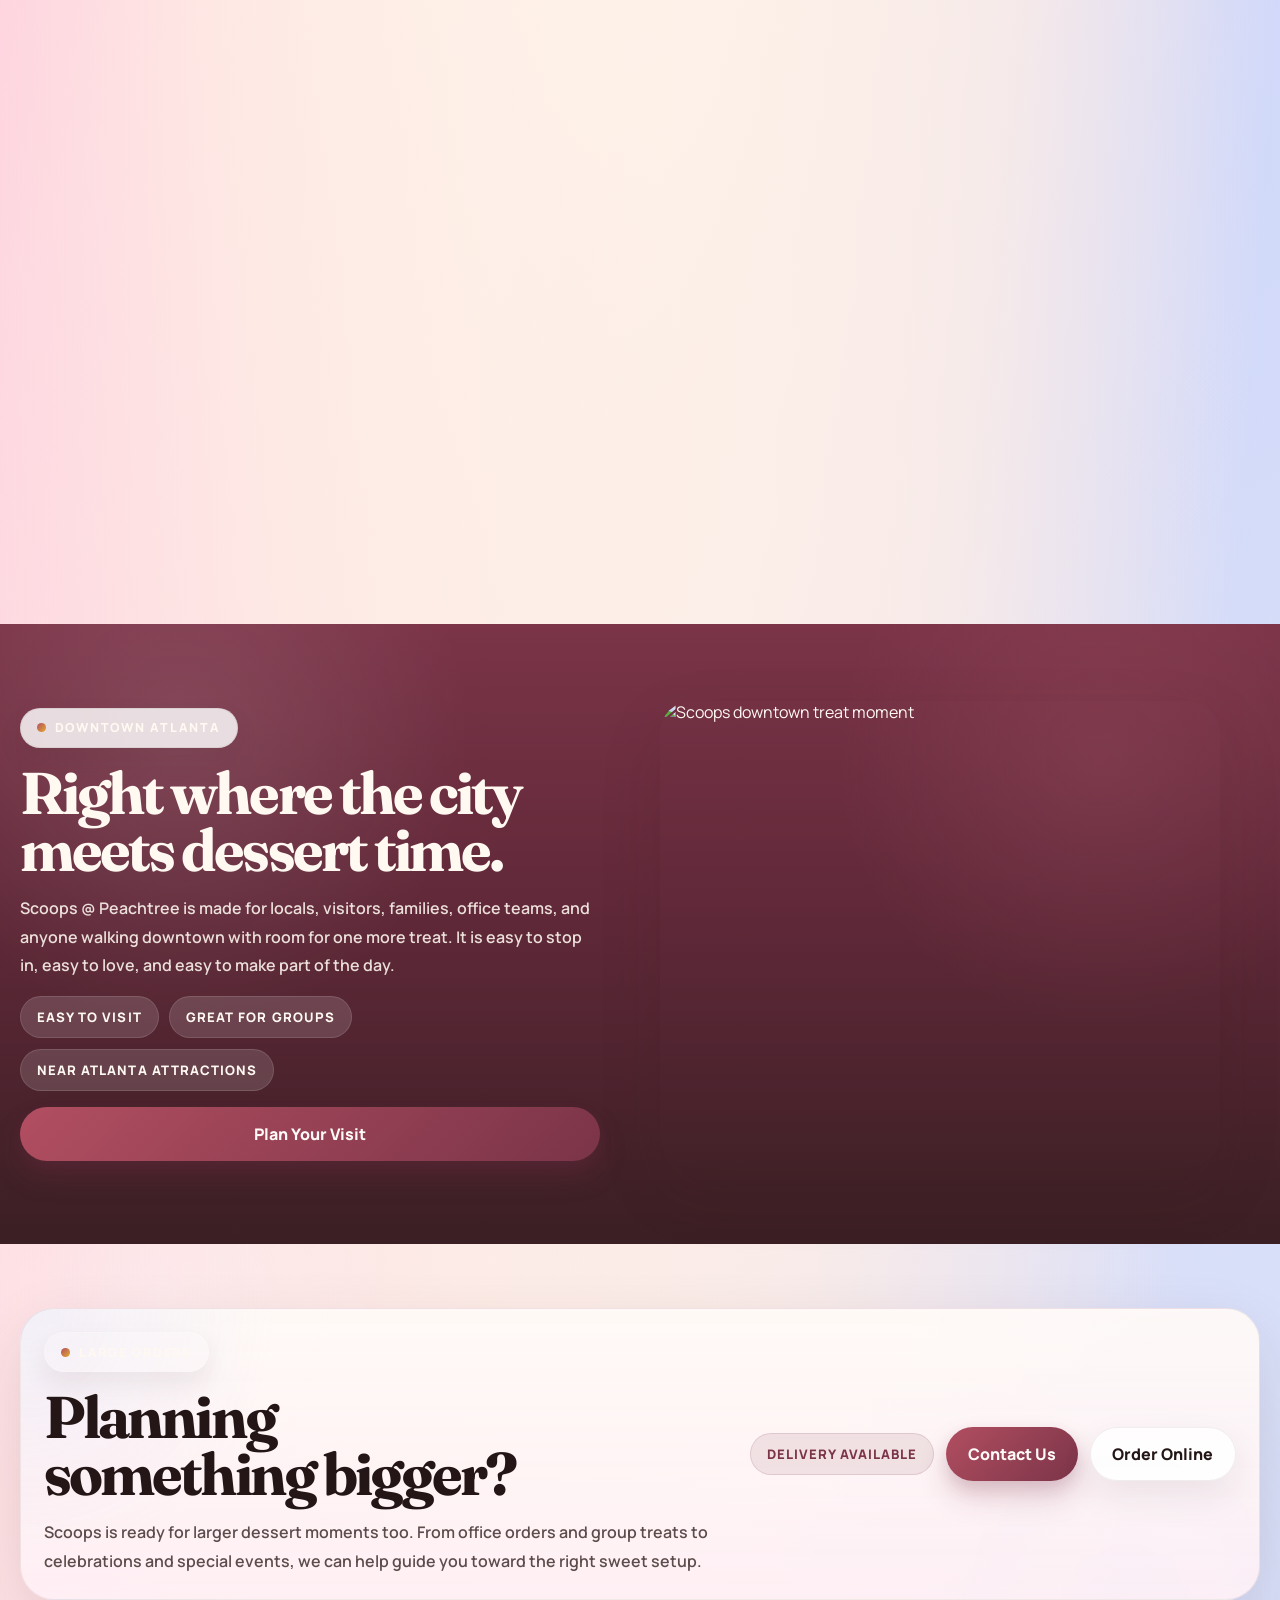
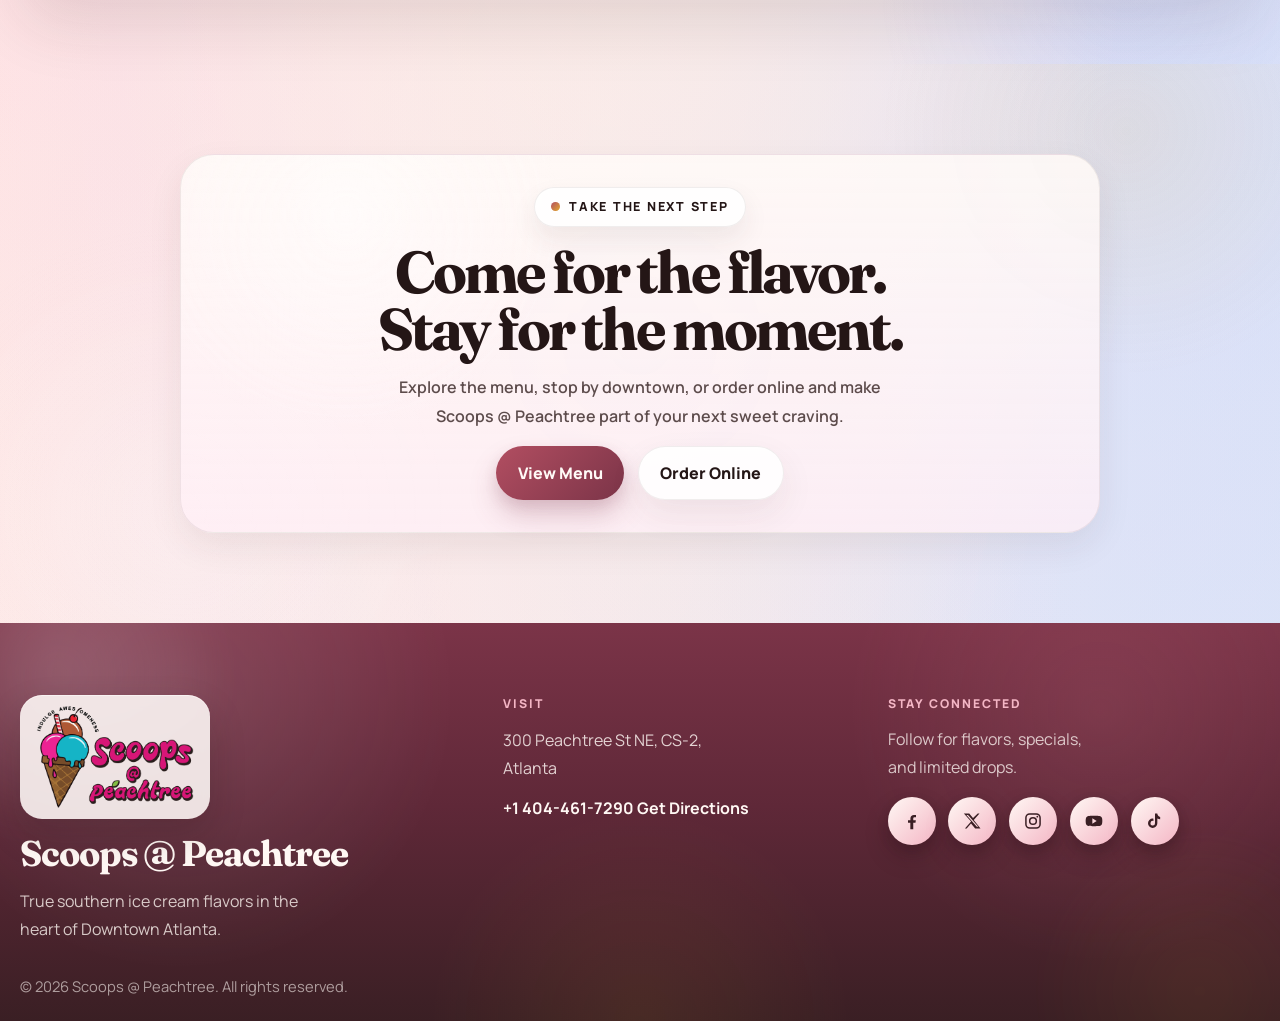
==== commit b2685f50: "updates on the testimonial sections ad header offsets" ====
--- a/about.html
+++ b/about.html
@@ -123,6 +123,7 @@
           <a href="./menu.html">Menu</a>
           <a href="./about.html">About</a>
           <a href="./gallery.html">Gallery</a>
+          <a href="./gallery.html#large-orders">Large Orders</a>
           <a href="./contact.html">Contact</a>
         </nav>
 
@@ -199,6 +200,7 @@
           <a href="./menu.html">Menu</a>
           <a href="./about.html">About</a>
           <a href="./gallery.html">Gallery</a>
+          <a href="./gallery.html#large-orders">Large Orders</a>
           <a href="./contact.html">Contact</a>
 
           <div class="mobile-order-dropdown">
--- a/css/announcement-header.css
+++ b/css/announcement-header.css
@@ -529,7 +529,7 @@
 ========================= */
 
 .top-offset {
-  height: calc(var(--announcement-height) + var(--header-height));
+  height: calc(var(--announcement-height) + var(--header-height) - 70px);
 }
 
 /* =========================
@@ -699,7 +699,7 @@
   }
 
   .top-offset {
-    height: calc(var(--announcement-height) + var(--header-height) + 4px);
+    height: calc(var(--announcement-height) + var(--header-height) - 24px);
   }
 }
 
